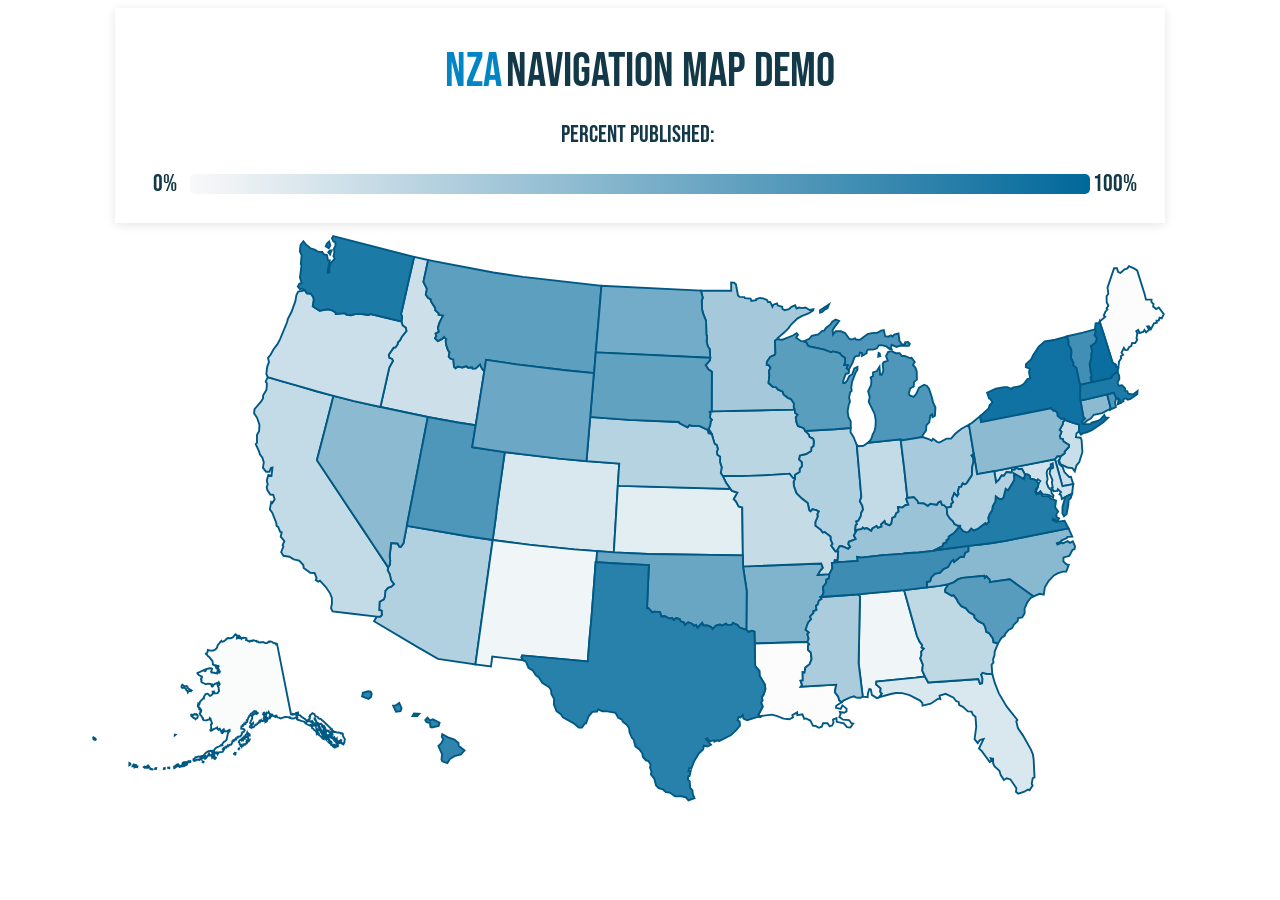
==== index.html @ e5244e14 "added key and tooltip updates" ====
<!DOCTYPE html>
<html lang="en">
    <head>
        <meta charset="UTF-8" />
        <meta name="viewport" content="width=device-width, initial-scale=1.0" />
        <title>Navigation Map</title>
        <link rel="stylesheet" href="styles.css" />
        <link rel="preconnect" href="https://fonts.googleapis.com" />
        <link rel="preconnect" href="https://fonts.gstatic.com" crossorigin />
        <link
            href="https://fonts.googleapis.com/css2?family=Bebas+Neue&display=swap"
            rel="stylesheet"
        />
    </head>
    <body onload="stateFill()">
        <div class="container">
            <div class="card">
                <div class="text-container">
                    <span class="h2">NZA</span>
                    <span class="h1">NAVIGATION MAP DEMO</span>
                </div>
                <div class="text-container">
                    <span class="h3">Percent published:</span>
                </div>
                <div class="legend">
                    <span class="legend-number">0%</span>
                    <div class="bar"></div>
                    <span class="legend-number">100%</span>
                </div>
            </div>
            <svg
                viewBox="0 0 700 400"
                fill="none"
                xmlns="http://www.w3.org/2000/svg"
                class="outer-container"
            >
                <a xlink:href="https://www.zoningatlas.org/" target="_blank">
                    <path
                        id="AL"
                        d="M518.092 227.282L521.397 239.113L526.256 256.478L528.012 260.235L529.585 262.332L529.195 263.754L530.664 264.442L528.897 266.455L529.153 268.187L528.381 270.683L530.024 274.747L529.619 278.529L531.338 282.193L525.5 282.941L500.462 285.439L500.232 287.3L503.158 289.733L502.917 292.064L503.919 293.127L502.363 295.362L500.771 295.973L497.532 293.947L496.902 290.539L495.969 290.19L495.067 292.916L494.881 295.452L491.729 295.026L489.131 273.72L489.654 246.829L489.988 231.287L488.699 229.932L498.244 229.018L518.092 227.282Z"
                        stroke="#005984"
                        stroke-width="1.2"
                        class="state"
                    />
                </a>
                <a xlink:href="https://www.zoningatlas.org/" target="_blank">
                    <path
                        id="AK"
                        d="M158.229 324.336L158.05 323.547L158.775 323.796L158.967 324.612L158.25 324.754L158.229 324.336ZM157.129 323.128L157.813 323.504L157.825 324.414L157.505 324.21L157.129 323.128ZM152.571 319.416L153.164 319.111L153.49 319.207L153.632 319.914L153.127 320.253L152.488 319.977L152.571 319.416ZM151.11 320.342L152.273 320.14L152.854 320.938L154.3 321.558L154.899 322.049L155.094 322.549L155.397 322.556L155.671 323.203L156.352 323.71L156.611 324.266L156.845 323.982L157.14 324.399L157.81 326.182L157.762 326.654L156.993 326.823L156.475 325.993L156.236 326.152L155.468 325.64L155.38 325.92L154.856 325.842L155.159 326.51L155.524 326.185L155.884 326.348L156.061 327.339L155.511 327.411L154.352 326.461L153.93 325.925L153.773 325.272L153.164 325.515L153.01 325.033L153.464 324.825L153.785 324.252L153.34 323.552L152.734 323.574L152.253 322.369L151.862 321.821L151.636 322.378L151.269 321.728L151.555 321.278L150.988 320.583L151.11 320.342ZM151.915 324.163L152.521 324.314L152.745 323.821L153.15 323.894L152.997 324.694L152.376 324.673L151.915 324.163ZM149.451 317.88L148.947 317.521L149.27 317.093L150.783 317.082L151.384 316.872L152.094 317.597L153.127 318.04L153.222 318.605L152.896 319.027L152.278 319.089L151.98 319.562L151.345 319.532L150.797 319.941L150.327 318.87L150.146 318.13L149.687 318.259L149.451 317.88ZM149.576 320.15L149.112 319.888L148.492 319.236L148.278 318.662L148.491 318.286L148.901 318.472L148.823 317.965L150.089 318.492L150.457 319.282L150.127 319.495L150.198 320.487L150.533 320.664L150.554 321.843L150.08 321.74L150.234 322.411L149.876 322.162L149.316 320.9L149.576 320.15ZM148.511 321.487L148.584 322.04L148.14 321.846L146.555 320.045L145.769 319.59L145.845 319.041L145.263 317.921L144.327 317.164L144.736 316.04L145.154 316.339L145.833 316.467L146.382 316.367L146.626 317.103L147.886 319.403L148.511 321.487ZM145.588 312.417L146.527 312.524L146.999 312.332L147.085 312.696L148.19 313.759L147.64 313.711L147.644 314.179L148.388 314.681L148.922 315.812L148.476 316.294L148.427 316.762L147.803 317.872L147.536 317.936L147.155 317.055L147.174 316.473L146.851 315.698L146.25 314.804L146.155 314.272L145.582 313.073L145.096 312.626L144.73 311.723L145.588 312.417ZM143.935 317.461L144.304 317.357L144.918 318.113V318.748L144.378 319.04L144.2 318.083L143.935 317.461ZM141.731 313.614L142.49 313.42L142.865 312.881L143.73 313.241L143.522 313.967L143.732 314.171L143.88 313.368L144.806 313.349L145.422 313.727L145.428 314.736L145.676 314.757L146.322 315.903L145.716 316.284L144.199 315.635L144.541 316.655L144.267 317.181L143.751 317.125L143.298 316.555L142.655 316.253L142.007 315.456L141.377 315.178L141.211 314.419L141.48 314.069L141.408 313.393L141.731 313.614ZM113.441 308.978L112.545 310.314L112.512 310.798L111.708 311.204L111.821 310.444L112.633 309.57L113.101 308.668L113.441 308.978ZM112.098 307.253L112.061 308.276L111.821 309.349L111.314 309.051L111.597 307.811L112.098 307.253ZM107.15 260.292L107.344 260.494L108.239 260.61L108.69 260.43L109.32 260.361L110.035 260.469L110.425 260.318L110.875 260.66L111.651 261.001L112.639 260.969L112.862 260.671L113.488 260.431L113.71 260.042L114.401 259.889L114.43 260.121L114.825 259.925L115.733 260.143L116.421 260.647L117.015 260.824L117.18 261.061L117.69 261.027L118.25 261.383L118.393 261.654L118.64 261.352L119.026 261.47L127.911 306.279L129.091 306.452L129.148 305.998L130.429 306.354L130.952 305.447L132.371 305.053L132.408 306.392L132.867 306.762L133.79 306.992L134.129 307.633L137.199 309.543L137.99 311.036L138.309 310.477L139.182 309.447L139.764 309.261L139.89 308.608L139.627 307.767L140.053 307.652L139.945 306.861L140.644 306.482L141.559 305.525L142.954 306.317L143.052 307.02L143.507 307.618L144.17 307.592L145.247 308.358L145.277 308.661L145.804 309.094L146.979 309.401L149.471 311.583L149.944 312.213L150.689 312.77L151.977 314.087L153.195 315.186L153.104 315.847L153.973 315.772L154.052 316.658L154.815 316.758L155.225 317.673L155.86 317.388L157.455 317.913L158.308 317.81L158.878 318.109L159.307 318.094L159.597 318.511L160.469 318.328L160.926 318.776L160.929 319.952L161.309 320.779L162.204 322.048L162.06 322.516L161.899 324.037L161.321 325.297L160.886 324.917L160.594 325.198L159.997 324.323L159.929 323.905L159.457 323.521L159.877 322.799L159.645 322.694L159.269 323.541L158.791 323.254L158.501 323.609L157.052 322.981L157.032 321.743L156.48 322.36L156.644 322.917L155.959 322.68L155.654 322.187L155.831 321.466L155.511 320.93L155.163 321.583L154.301 320.711L154.056 321.028L153.571 320.216L153.882 319.5L154.363 319.338L153.986 318.695L153.936 317.721L153.552 317.882L152.495 317.371L151.627 316.652L150.074 316.418L149.511 314.531L149.018 314.437L148.869 313.64L148.36 313.565L147.402 312.739L147.062 312.25L145.925 312.41L144.312 311.363L142.854 308.26L142.832 309.074L143.129 309.718L143.993 310.866L143.93 311.118L144.561 312.083L144.693 312.791L144.177 312.786L143.58 312.104L143.036 312.119L142.405 312.53L142.103 311.406L141.408 310.592L141.099 310.987L139.305 310.418L139.244 310.743L140.17 310.821L141.033 311.422L141.294 311.382L141.544 311.979L142.092 312.617L141.35 313.269L140.781 313.144L140.943 313.796L140.158 313.465L139.843 313.162L139.436 313.268L138.072 312.617L137.047 311.996L136.841 311.509L136.205 310.896L134.822 310.676L133.998 310.285L132.649 309.934L131.719 309.496L131.644 308.826L131.903 308.982L132.084 308.514L131.605 307.626L131.824 307.028L131.613 306.815L131.241 307.951L130.142 308.872L128.614 308.94L127.253 308.567L127.118 308.106L126.553 308.319L125.871 308.096L124.443 308.018L123.629 308.128L121.87 308.687L121.256 308.979L120.339 308.408L119.279 308.23L118.904 307.845L118.682 307.152L117.995 307.291L117.847 307.974L116.503 307.274L116.267 306.928L115.076 307.777L114.55 308.663L114.205 307.92L114.416 307.461L114.797 307.524L115.939 306.833L115.731 306.421L115.188 306.697L114.9 306.159L114.38 306.143L113.703 304.776L113.543 305.154L112.844 305.408L112.594 305.254L112.396 305.723L111.474 305.663L111.477 306.173L110.89 306.362L110.583 306.194L110.713 305.269L110.45 305.322L110.124 306.324L110.719 306.587L110.837 307.281L111.253 308.008L111.123 308.829L110.637 308.602L110.536 309.016L111.003 309.14L111.349 310.187L110.718 310.454L110.336 310.276L109.79 310.621L109.473 310.392L108.723 310.479L108.715 310.076L108.371 310.37L108.213 310.891L107.862 310.466L107.505 311.134L107.697 311.42L107.159 311.83L106.656 311.921L106.479 312.441L105.951 312.935L105.56 312.792L105.171 313.351L104.833 313.338L104.174 314.475L103.418 314.597L103.158 314.249L102.713 314.863L101.738 314.432L101.933 313.59L102.551 313.271L102.959 313.315L103.062 312.983L103.764 312.311L103.776 311.773L102.849 312.542L102.037 312.138L101.924 311.843L102.295 310.591L102.934 309.671L103.008 308.951L103.206 308.808L103.252 308.015L102.882 307.178L103.683 306.816L105.188 305.501L105.58 305.973L106.076 306.079L106.753 305.513L105.928 304.891L105.591 304.402L104.968 304.496L104.526 304.265L104.406 304.495L103.685 304.873L103.384 305.559L102.649 305.753L101.91 306.556L101.85 307.08L101.276 307.367L101.158 307.938L100.751 308.292L100.573 309.297L99.7698 309.956L100.178 310.456L99.8625 311.224L99.0853 311.372L99.0303 312.343L98.3069 312.695L98.0723 312.294L97.7193 313.058L97.279 313.075L97.3621 313.627L96.3964 313.942L96.2056 315.419L97.3113 315.508L98.1968 315.906L98.4499 316.381L98.1017 317.175L97.5099 317.657L96.9499 317.688L96.8906 318.121L96.5323 318.285L96.6998 318.822L96.3139 319.628L95.5013 320.37L95.0293 320.366L94.5781 320.63L94.13 320.579L93.7854 320.872L93.8763 321.276L93.2391 321.474L93.0931 322.067L92.6617 321.67L92.1436 322.82L91.3352 322.723L91.3657 323.336L90.8913 323.156L90.5371 323.413L90.5077 324.247L89.901 325.522L89.0083 325.65L88.2574 326.198L88.1162 326.519L87.6759 326.035L86.8197 327.228L86.6126 326.873L86.1663 326.952L86.0245 327.645L85.5536 327.885L85.0043 327.746L84.5406 328.416L85.2748 328.674L84.357 330.18L81.9493 330.508L81.1799 331.819L81.0375 331.508L81.2008 330.655L80.7509 330.482L80.1316 330.755L80.0101 331.088L79.0432 331.565L78.5921 332.179L78.5083 331.707L78.2092 332.216L77.7012 331.82L76.6051 332.526L75.8548 332.428L76.0319 331.789L75.7662 331.144L75.4114 331.613L75.3755 332.148L74.1687 333.652L73.8659 333.21L73.6846 333.818L72.9954 333.611L73.0145 332.638L72.6136 332.376L72.4114 332.709L72.7471 333.174L72.4778 333.813L71.8562 334.091L71.5408 333.283L71.0263 333.167L70.8941 333.449L71.359 333.934L70.3071 334.492L70.9228 334.774L70.8911 335.1L70.4004 334.776L69.5849 335.32L68.1825 335.081L67.4322 335.401L67.3179 335.699L66.4521 335.952L65.8927 335.725L65.846 334.783L66.4712 334.585L67.0887 333.585L67.6673 333.647L69.0279 333.119L70.0343 333.237L70.3131 333.983L70.6841 333.525L70.702 332.927L71.3105 332.741L71.9333 332.826L72.9427 331.668L74.003 330.633L75.3169 329.758L76.7708 329.474L77.3356 329.745L77.928 329.508L78.0369 329.954L77.6659 330.409L77.974 330.816L78.1374 330.234L78.8458 330.26L79.0145 330.651L79.4256 330.824L79.495 330.368L78.8171 329.898L78.7794 329.625L79.3729 328.411L80.073 327.759L80.9932 327.139L82.4028 326.63L83.4475 325.829L83.8873 326.175L84.2846 326.069L84.1607 325.507L84.3109 324.98L85.1312 323.9L86.1884 323.235L87.0422 322.314L87.0357 321.776L87.8691 317.995L88.8958 317.015L88.827 316.205L86.4302 317.242L85.702 317.061L85.5566 316.558L85.1569 316.322L85.0642 315.777L84.6699 315.988L84.3731 316.805L84.7022 317.876L84.1793 318.302L83.761 318.106L83.0604 316.374L82.5638 315.494L82.2694 315.469L82.0265 316.077L81.7698 316.159L81.4377 315.62L80.998 315.503L80.8651 314.651L79.4351 315.454L78.1505 315.992L78.0147 316.352L76.991 316.806L76.5775 316.246L77.0843 315.705L77.0963 314.294L76.9575 312.789L77.6533 312.255L77.2818 310.963L76.9323 310.214L76.7068 309.149L76.2526 308.654L76.0032 309.526L75.3558 309.622L74.2794 310.048L73.0486 310.129L72.409 309.973L71.8975 309.593L71.9483 308.815L71.5109 308.505L70.9312 307.309L70.3394 307L69.8135 305.715L70.3897 305.267L70.6655 304.299L70.2574 304.443L70.3053 303.83L70.5674 303.344L70.1749 302.823L70.0391 303.284L69.5036 303.009L69.573 302.173L69.1475 301.99L69.0111 301.39L69.1475 300.701L68.6509 300.929L68.6982 300.255L69.2594 300.206L68.9591 299.377L69.7459 299.459L69.9062 298.563L70.1928 297.993L71.9411 296.296L72.33 295.756L72.5203 295.893L72.5299 295.064L73.2844 293.736L73.833 293.25L74.7156 293.145L75.3324 293.479L76.1312 294.468L76.7415 294.448L77.6826 293.732L78.689 292.583L79.1318 292.503L79.2036 292.842L80.2201 292.962L81.1547 292.795L82.0929 291.56L82.1258 291.234L81.8619 289.979L81.8883 289.248L81.3587 288.412L81.208 287.707L81.8051 287.966L82.4423 287.465L82.5363 286.936L81.8931 285.865L81.254 286.589L80.7443 286.396L80.2082 286.767L79.6308 286.802L79.4573 287.08L78.7704 287.413L78.4802 288.111L78.1164 288.363L78.0835 287.487L77.7162 287.258L77.3506 287.884L77.2393 287.537L76.5835 286.962L75.1105 286.755L73.9826 287.117L73.568 287.139L72.7656 286.67L71.2201 286.014L70.8594 285.644L70.7552 285.14L71.0335 284.511L70.5668 283.846L70.7995 283.255L71.2088 283.015L71.2429 282.219L70.6876 282.112L70.267 281.818L69.4 281.476L69.0141 280.986L68.3715 280.439L68.4128 279.931L69.6687 279.514L71.289 278.689L72.3839 278.219L72.8745 278.687L73.4298 278.863L73.6517 278.36L73.3179 278.225L73.3723 277.768L74.8442 277.273L76.4477 276.965L77.271 277.033L77.6952 277.291L77.341 278.048L77.3398 278.617L77.1065 278.987L77.3069 279.663L77.8574 279.637L78.5263 279.837L79.3298 279.812L79.5303 280.077L80.0418 280.203L80.5253 280.024L81.0865 280.361L81.783 279.366L82.2042 279.354L82.4567 279.606L82.6619 279.001L81.9146 278.62L81.1356 278.768L81.3037 277.982L80.8245 277.073L80.2249 276.728L80.137 275.925L80.6527 275.812L81.1876 276.655L80.9968 277.244L81.2463 277.766L81.856 278.405L82.0779 277.834L81.4048 276.979L81.8919 275.635L81.6603 275.369L80.8831 275.573L80.1346 275.388L80.049 275.137L79.6344 275.321L78.1224 274.525L78.1775 273.905L77.9142 272.49L77.6073 271.935L77.0759 271.417L76.0612 270.067L75.5927 269.523L75.0656 269.325L74.3961 268.393L73.69 267.793L73.687 267.628L74.3183 267.508L74.7156 266.818L75.0123 265.362L76.5482 265.757L78.4946 265.719L79.0295 265.533L79.909 264.921L80.8035 263.891L81.1104 262.793L81.5544 261.863L82.2891 261.133L82.6356 260.558L83.5223 259.695L83.609 259.97L84.2439 260.117L85.2299 259.723L85.8683 259.26L87.403 257.762L87.9313 257.732L87.9666 257.969L88.5123 257.821L89.0239 257.917L90.0692 257.766L91.1049 257.126L92.1609 255.706L92.5725 255.404L92.6306 255.667L94.1246 256.323L94.2365 256.733L93.6956 257.272L93.4575 257.294L93.4431 258.036L94.2197 257.809L94.2748 257.417L94.6338 257.061L94.7451 257.267L95.0179 256.443L95.7634 257.208L95.6354 257.788L96.111 257.952L96.3875 258.287L96.8039 257.735L97.5339 257.702L97.9395 257.524L99.0015 257.681L99.5448 257.887L99.3097 259.014L100.323 259.277L100.402 259.566L101.4 260.025L101.406 259.791L102.095 259.438L102.767 259.433L102.79 259.694L103.183 259.701L103.575 259.312L104.249 259.21L104.728 259.336L105.406 259.68L105.705 259.583L106.181 260.085L106.406 259.86L106.828 259.984L107.15 260.292ZM99.4264 320.516L99.4174 320.741L98.5283 320.424L99.1398 319.148L99.7147 319.034L100.088 317.863L100.54 318.883L100.892 318.517L101.614 319.065L101.638 319.855L100.614 319.986L100.162 320.339L99.4264 320.516ZM96.7979 322.939L97.5446 322.281L96.8709 322.149L96.8583 321.582L97.4052 321.208L97.8085 321.474L97.8731 322.041L98.0903 321.666L98.1076 320.831L98.5851 321.199L98.6641 320.661L99.0931 320.984L99.6035 320.976L99.9989 320.671L100.665 321.164L100.698 322.595L101.529 322.47L101.001 323.423L99.9834 323.057L100.378 323.676L100.104 324.189L99.5676 323.96L99.5711 324.929L98.779 325.208L98.5217 325.614L98.0197 325.245L97.5015 326.263L97.0887 326.368L96.6501 326.83L96.5005 325.728L95.8735 326.322L95.8502 325.964L95.3027 325.618L95.2608 324.618L94.7319 324.211L95.04 323.066L96.0997 322.342L96.7369 322.403L96.7979 322.939ZM95.2501 327.525L94.684 328.518L94.5081 328.352L95.2501 327.525ZM92.2046 330.812L92.6402 330.867L92.475 331.891L91.7552 331.739L91.6362 331.378L92.2046 330.812ZM80.2824 333.28L80.0329 334.303L79.0881 335.082L79.6302 333.803L79.9054 333.962L80.2824 333.28ZM78.5765 332.731L79.0959 332.781L79.0319 333.313L78.4527 333.855L78.0363 333.41L77.712 333.751L77.6354 332.83L77.8089 332.549L78.5765 332.731ZM73.5512 334.041L73.55 334.475L73.2018 334.701L73.0109 334.212L73.5512 334.041ZM78.4772 291.821L78.0913 292.266L78.0458 291.825L78.4772 291.821ZM71.7042 336.231L72.2744 336.5L72.1697 336.892L71.6826 336.797L71.7042 336.231ZM63.8159 335.96L63.917 336.55L63.4515 336.71L63.3941 336.112L63.8159 335.96ZM63.1517 336.551L62.1944 336.921L62.076 336.522L62.5325 336.122L63.1517 336.551ZM67.0277 306.306L67.6075 306.217L67.6649 306.591L68.1597 306.591L68.5702 306.998L68.4146 308.396L68.0879 308.793L67.419 308.945L67.194 309.404L66.3881 308.707L65.9567 308.64L65.1884 307.79L64.8743 307.728L64.428 307.226L64.3813 306.547L64.6697 306.438L65.5169 306.775L66.0381 306.36L66.494 306.387L66.7471 306.086L67.0277 306.306ZM61.2359 336.909L61.6326 337.361L60.5155 338.087L60.5012 338.236L61.8259 337.805L61.769 338.187L61.2066 338.535L60.3612 338.677L60.1936 339.114L59.2566 339.415L58.5117 339.298L57.9362 339.651L56.9393 339.855L56.5426 339.332L57.5993 339.037L57.8931 339.173L58.69 338.895L58.6093 338.394L59.125 337.968L59.6773 338.334L59.8071 338.026L59.1729 337.795L58.8833 337.374L59.3153 336.87L60.4718 336.733L60.5849 337.436L61.2359 336.909ZM53.4906 339.561L54.7961 338.896L54.9493 338.519L55.4591 338.175L56.1609 338.099L56.4589 338.405L56.4577 339.072L55.0744 339.488L54.1972 340.327L53.5923 340.557L53.4906 339.561ZM50.4463 340.174L50.4565 340.664L49.7056 340.512L49.6984 340.19L50.4463 340.174ZM54.4012 319.324L53.928 319.682L53.9681 319.216L54.4012 319.324ZM47.5648 340.449L47.6408 340.942L47.0209 341.105L47.058 340.624L47.5648 340.449ZM58.7379 287.473L60.2194 288.624L61.3406 288.267L61.7594 288.433L62.0712 288.864L62.0377 289.47L62.8053 289.994L63.0052 290.349L64.0845 290.739L64.7104 291.095L64.1767 291.723L63.6795 291.441L63.0656 291.435L62.6976 291.685L62.2584 292.316L62.0018 291.564L61.626 291.011L61.1988 290.844L61.1121 290.3L60.1996 289.39L59.7078 289.245L58.8019 289.575L58.3011 289.145L58.212 288.503L58.7379 287.473ZM42.0746 340.513L41.9747 341.07L41.3901 341.011L41.6294 340.586L42.0746 340.513ZM38.2938 340.619L38.6222 340.95L39.7022 341.243L39.6968 341.411L38.3518 341.255L38.2938 340.619ZM36.4856 339.391L36.6149 338.935L37.075 338.878L37.5117 339.511L37.1599 339.882L36.8183 339.745L36.7848 340.277L36.2176 340.145L34.8803 340.277L34.2694 339.908L34.5728 339.617L35.2686 339.905L36.4856 339.391ZM29.6659 339.315L30.2062 339.41L30.0016 339.997L29.3703 339.682L28.3191 340.077L28.3203 339.056L28.6793 339.153L28.9587 338.499L29.3973 338.624L29.219 339.126L29.6659 339.315ZM27.8638 338.184L28.0905 338.517L27.5939 339.219L27.0692 339.28L27.2283 338.802L27.8638 338.184ZM25.0576 337.282L25.5261 337.491L25.7583 338.21L25.0504 338.672L25.0576 337.282ZM3.35461 321.61L3.69565 322.147L3.48205 322.604L2.29976 322.303L2 321.226L2.1783 320.902L3.35461 321.61Z"
                        stroke="#005984"
                        stroke-width="1.2"
                        class="state"
                    />
                </a>
                <a xlink:href="https://www.zoningatlas.org/" target="_blank">
                    <path
                        id="AZ"
                        d="M256.255 195.371L245.267 274.534L221.42 270.981L208.493 263.512L180.751 247.041L182.448 244.156L184.807 244.101L185.692 243.012L185.552 240.326L184.015 239.935L184.295 234.626L186.978 233.108L187.694 231.155L187.916 227.796L189.772 225.63L191.742 225.099L193.421 223.505L191.591 221.098L190.776 217.184L189.391 214.551L189.741 212.786L190.795 211.029L191.043 208.412L190.685 205.588L191.632 197.337L195.756 197.585L196.768 199.53L197.868 199.655L199.456 197.516L201.602 186.352L240.306 192.957L256.255 195.371Z"
                        stroke="#005984"
                        stroke-width="1.2"
                        class="state"
                    />
                </a>
                <a xlink:href="https://www.zoningatlas.org/" target="_blank">
                    <path
                        id="AR"
                        d="M470.45 217.098L470.254 219.733L468.621 220.612L468.391 222.818L466.425 225.262L466.845 228.629L465.883 231.179L464.79 231.631L465.557 232.83L463.809 234.008L463.149 236.449L461.958 237.162L462.328 239.887L460.281 240.774L460.44 241.709L458.147 244.15L458.929 245.652L456.947 248.029L455.382 252.437L457.483 254.172L456.51 255.379L457.313 258.25L456.541 260.26L428.026 261.087L423.001 261.202L422.846 253.718L421.207 253.151L418.94 253.877L417.671 252.571L417.912 227.761L415.566 212.186L417.184 212.16L465.295 210.379L466.402 213.018L464.834 214.833L463.209 217.552L470.45 217.098Z"
                        stroke="#005984"
                        stroke-width="1.2"
                        class="state"
                    />
                </a>
                <a xlink:href="https://www.zoningatlas.org/" target="_blank">
                    <path
                        id="CA"
                        d="M154.964 103.599L148.911 127.256L144.395 144.562L154.814 160.225L164.943 175.457L173.065 187.661L179.012 196.623L189.742 212.787L189.391 214.552L190.776 217.184L191.591 221.099L193.421 223.505L191.742 225.099L189.773 225.631L187.917 227.796L187.695 231.156L186.978 233.108L184.296 234.626L184.016 239.935L185.553 240.327L185.693 243.013L184.808 244.102L182.449 244.157L166.971 242.308L154.361 240.802L153.375 238.694L153.976 235.806L153.892 232.234L152.852 229.451L150.067 225.337L146.308 221.197L145.214 221.817L143.659 220.872L144.189 219.591L142.918 216.334L140.156 216.279L135.99 213.134L135.727 211.302L133.113 208.481L129.606 207.675L126.881 205.999L123.099 205.408L121.652 203.121L123.076 199.42L122.559 198.662L123.685 196.079L121.351 193.283L121.993 190.481L120.952 190.068L119.814 187.185L118.686 186.301L118.583 184.673L115.963 177.946L114.455 175.746L115.277 171.254L115.977 171.85L117.505 169.47L116.622 166.64L114.692 166.411L112.856 163.572L112.442 161.625L113.111 160.031L112.485 157.531L113.513 153.942L115.487 154.506L116.121 149.288L115.084 149.571L114.24 151.963L112.017 151.905L110.047 149.323L110.592 145.996L109.713 143.011L108.078 140.83L107.484 138.729L105.473 134.322L106.265 133.441L106.226 128.501L107.604 126.183L107.833 122.131L106.344 117.602L104.407 114.767L104.691 112.162L109.047 107.043L110.129 105.178L110.135 103.478L112.306 99.7058L112.591 95.7641L111.798 94.5369L113.118 91.7176L122.816 94.5854L131.298 96.9542L144.623 100.871L154.964 103.599Z"
                        stroke="#005984"
                        stroke-width="1.2"
                        class="state"
                    />
                </a>
                <a xlink:href="https://www.zoningatlas.org/" target="_blank">
                    <path
                        id="CO"
                        d="M315.937 145.157L336.788 146.707L335.888 160.824L333.339 203.223L322.736 202.408L307.993 201.302L280.123 198.476L274.055 197.675L256.255 195.372L258.51 179.049L258.569 177.498L260.264 165.604L263.935 139.404L275.668 140.91L298.437 143.558L315.937 145.157Z"
                        stroke="#005984"
                        stroke-width="1.2"
                        class="state"
                    />
                </a>
                <a
                    xlink:href="https://www.zoningatlas.org/connecticut"
                    target="_blank"
                >
                    <path
                        id="CT"
                        d="M647.342 102.954L649.434 110.992L649.154 112.437L648.202 112.462L644.064 114.627L638.727 115.657L636.907 118.091L634.574 119.278L632.095 121.551L631 120.138L633.117 118.044L632.133 117.091L630.296 106.568L634.659 105.681L647.277 102.706L647.342 102.954Z"
                        stroke="#005984"
                        stroke-width="1.2"
                        class="state"
                    />
                </a>
                <a xlink:href="https://www.zoningatlas.org/" target="_blank">
                    <path
                        id="DE"
                        d="M617.745 142.002L617.128 143.849L616.205 145.017L616.925 147.143L618.944 148.853L620.084 152.16L623.092 155.229L624.207 155.113L625.721 159.786L618.831 161.13L614.088 143.984L615.518 142.094L617.745 142.002Z"
                        stroke="#005984"
                        stroke-width="1.2"
                        class="state"
                    />
                </a>
                <a xlink:href="https://www.zoningatlas.org/" target="_blank">
                    <path
                        id="FL"
                        d="M531.338 282.193L533.425 286.024L549.899 284.91L565.272 283.845L566.324 286.747L567.708 286.457L567.849 283.552L567.023 281.048L567.922 279.838L570.815 280.566L574.172 280.57L575.827 286.476L578.388 292.966L583.284 301.27L590.157 309.87L589.468 310.67L590.472 315.014L593.574 319.522L598.801 328.762L600.018 331.725L600.496 334.896L601.059 346.422L599.924 346.868L599.267 350.559L599.867 351.61L597.867 354.582L596.817 354.116L594.616 355.538L590.682 356.805L589.274 355.582L589.532 353.372L585.748 347.749L583.338 346.971L581.58 348.091L579.541 344.951L578.71 342.221L575.674 339.519L574.729 337.57L574.706 334.587L573.17 334.258L573.777 335.961L572.561 336.608L567.527 329.695L565.695 328.033L568.663 321.97L566.29 322.652L564.917 324.598L562.92 322.1L563.987 314.251L563.497 307.895L561.804 306.591L561.061 304.594L558.669 304.454L555.495 301.501L553.163 300.443L552.718 298.401L551.094 297.844L549.554 295.73L544.549 293.287L540.64 294.461L541.125 296.544L539.726 296.33L535.016 299.55L529.769 300.754L529.71 299.22L528.264 297.543L521.558 294.081L516.879 292.815L512.842 292.75L509.555 293.37L502.363 295.362L503.919 293.127L502.917 292.064L503.158 289.733L500.232 287.299L500.462 285.439L525.501 282.941L531.338 282.193Z"
                        stroke="#005984"
                        stroke-width="1.2"
                        class="state"
                    />
                </a>
                <a xlink:href="https://www.zoningatlas.org/" target="_blank">
                    <path
                        id="GA"
                        d="M546.24 223.557L544.217 226.901L544.252 228.366L548.423 230.826L549.563 230.453L551.744 233.262L552.343 234.821L554.567 237.447L557.443 238.85L559.32 241.215L562.731 243.134L562.863 244.758L565.244 247.04L568.649 248.727L569.758 250.892L570.377 253.825L572.109 254.593L574.541 258.018L574.969 260.371L577.839 261.168L575.743 266.343L575.572 268.832L574.697 271.172L574.929 273.38L573.76 274.597L574.173 280.571L570.815 280.567L567.922 279.838L567.023 281.048L567.849 283.552L567.708 286.457L566.324 286.747L565.272 283.845L549.899 284.91L533.426 286.025L531.338 282.193L529.619 278.529L530.025 274.747L528.382 270.683L529.154 268.187L528.897 266.455L530.664 264.442L529.195 263.754L529.585 262.332L528.013 260.235L526.256 256.478L521.397 239.114L518.092 227.282L532.581 225.505L540.519 224.582L546.24 223.557Z"
                        stroke="#005984"
                        stroke-width="1.2"
                        class="state"
                    />
                </a>
                <a xlink:href="https://www.zoningatlas.org/" target="_blank">
                    <path
                        id="HI"
                        d="M227.405 337.405L224.17 336.191L223.668 334.963L224.088 331.823L221.712 326.493L223.562 324.708L224.851 322.246L223.854 320.684L224.156 318.99L227.875 320.961L231.965 322.375L234.517 324.517L234.53 326.338L238.333 329.273L236.059 331.75L231.911 332.925L229.005 334.766L227.405 337.405ZM214.747 308.409L216.291 310.307L218.199 309.458L222.459 311.683L221.85 313.671L217.534 314.657L216.607 314.279L216.417 311.828L214.197 311.325L213.332 309.932L214.747 308.409ZM209.573 305.923L208.279 307.358L205.263 307.355L206.188 305.753L209.573 305.923ZM196.857 299.108L198.259 302.403L197.576 304.299L194.745 304.583L192.918 300.693L194.578 300.617L196.857 299.108ZM177.027 291.604L178.558 291.787L179.28 293.225L178.832 295.284L177.286 296.534L173.13 294.932L173.645 292.622L177.027 291.604Z"
                        stroke="#005984"
                        stroke-width="1.2"
                        class="state"
                    />
                </a>
                <a xlink:href="https://www.zoningatlas.org/" target="_blank">
                    <path
                        id="ID"
                        d="M215.176 17.1926L212.199 31.0929L214.387 35.524L213.692 39.26L215.103 41.2386L216.902 42.2588L216.881 43.2472L219.649 47.6527L219.745 49.2263L221.94 51.1325L221.891 52.0725L224.656 52.5302L222.275 57.3748L221.377 60.5262L221.989 62.8525L219.944 64.0079L220.338 65.5575L219.592 66.969L221.343 68.7849L224.098 67.3717L225.332 66.0517L226.781 67.7552L226.342 68.8393L226.793 71.6497L227.863 74.7065L228.812 75.9217L228.277 78.5495L229.209 79.891L231.189 80.4271L231.666 85.1018L232.68 86.0639L233.924 84.9444L236.988 85.5727L239.451 84.747L240.661 85.6893L243.066 85.45L243.445 86.2913L245.507 86.1172L248.235 83.588L249.401 86.2799L250.921 87.9905L245.432 122.363L234.056 120.564L214.964 117.091L184.807 110.716L190.452 85.617L192.744 81.4101L192.219 80.113L190.401 79.441L190.142 77.4157L193.196 72.9971L194.296 72.7637L195.747 70.9508L195.889 69.6746L197.341 68.2548L198.46 65.9764L201.367 62.3942L200.97 60.3509L198.955 58.8623L198.17 56.2955L198.618 53.8746L197.916 51.196L198.344 50.1196L202.385 31.9598L206.24 15.2307L215.176 17.1926Z"
                        stroke="#005984"
                        stroke-width="1.2"
                        class="state"
                    />
                </a>
                <a xlink:href="https://www.zoningatlas.org/" target="_blank">
                    <path
                        id="IL"
                        d="M455.088 125.944L474.037 124.903L484.093 124.086L483.99 126.8L485.85 129.816L487.949 134.829L490.865 168.006L489.89 170.676L491.513 173.547L491.937 176.008L490.753 178.138L490.561 180.007L488.843 183.171L487.647 183.532L488.05 185.264L487.293 186.016L486.911 189.408L487.347 190.318L486.082 192.448L487.31 194.8L482.895 196.494L482.599 197.981L483.776 199.738L482.477 201.047L478.283 199.174L477.006 199.44L475.531 201.999L476.104 202.732L474.335 202.73L471.576 198.879L472.439 197.873L471.327 195.24L471.181 193.099L467.446 190.294L466.292 190.713L464.997 188.903L461.612 186.272L461.527 183.999L463.136 180.29L462.752 178.981L463.707 177.203L462.133 176.311L459.724 175.809L458.539 177.21L457.684 176.399L456.721 171.812L452.998 169.005L449.515 165.53L447.962 161.268L447.727 158.403L448.571 156.345L448.598 153.812L451.478 152.123L451.661 149.925L452.964 148.484L452.979 145.994L451.163 144.073L451.717 141.557L455.723 140.654L458.88 138.712L459.089 136.512L460.389 135.49L460.611 132.775L460.214 131.041L457.816 129.771L457.442 128.336L455.088 125.944Z"
                        stroke="#005984"
                        stroke-width="1.2"
                        class="state"
                    />
                </a>
                <a xlink:href="https://www.zoningatlas.org/" target="_blank">
                    <path
                        id="IN"
                        d="M515.957 132.136L518.033 148.845L520.152 168.46L519.426 169.193L520.731 172.927L518.881 173.231L517.015 174.742L514.178 174.458L514.588 177.219L512.897 178.571L512.385 180.44L510.584 181.327L509.947 184.976L508.769 186.007L506.193 184.981L505.62 183.4L503.459 185.387L503.766 186.91L501.373 187.707L500.526 186.41L497.904 188.04L497.173 189.575L494.227 187.778L492.836 188.334L491.779 187.437L490.999 188.497L488.257 188.906L487.346 190.318L486.91 189.408L487.293 186.016L488.049 185.264L487.646 183.532L488.843 183.171L490.56 180.007L490.752 178.138L491.936 176.008L491.513 173.547L489.89 170.676L490.865 168.006L487.948 134.829L489.049 135.676L492.198 135.386L495.091 133.476L503.69 132.605L515.851 131.243L515.957 132.136Z"
                        stroke="#005984"
                        stroke-width="1.2"
                        class="state"
                    />
                </a>
                <a xlink:href="https://www.zoningatlas.org/" target="_blank">
                    <path
                        id="IA"
                        d="M448.484 112.304L448.684 114.389L450.272 115.676L449.125 117.446L449.619 120.587L450.545 122.765L454.268 124.191L455.088 125.944L457.441 128.336L457.815 129.771L460.213 131.041L460.611 132.775L460.389 135.49L459.089 136.512L458.88 138.712L455.722 140.654L451.717 141.557L451.163 144.073L452.979 145.995L452.964 148.484L451.661 149.926L451.478 152.123L448.598 153.812L448.571 156.346L447.362 155.931L445.109 153.203L444.026 153.294L429.043 154.225L414.582 154.709L402.631 154.595L401.394 152.711L401.979 149.111L400.945 145.942L400.991 142.387L399.188 141.145L398.898 139.217L399.531 137.506L398.855 135.023L397.453 134.121L395.597 127.782L393.695 124.692L394.618 122.604L394.967 119.828L395.734 118.849L394.457 117.432L394.803 114.958L394.289 113.802L395.617 113.51L446.923 112.382L448.484 112.304Z"
                        stroke="#005984"
                        stroke-width="1.2"
                        class="state"
                    />
                </a>
                <a xlink:href="https://www.zoningatlas.org/" target="_blank">
                    <path
                        id="KS"
                        d="M407.53 162.846L408.586 164.124L412.038 165.204L409.681 169.304L411.049 170.706L412.796 173.989L415.071 174.645L415.464 205.151L354.944 204.289L333.339 203.223L335.888 160.824L337.477 160.924L407.53 162.846Z"
                        stroke="#005984"
                        stroke-width="1.2"
                        class="state"
                    />
                </a>
                <a xlink:href="https://www.zoningatlas.org/" target="_blank">
                    <path
                        id="KY"
                        d="M545.196 174.893L545.54 179.135L547.187 181.632L549.212 183.464L550.005 184.997L552.328 186.305L553.785 186.306L550.154 190.699L546.45 193.307L546.605 194.412L545.086 195.534L545.155 196.781L543.12 197.625L542.608 199.254L536.935 202.044L536.808 202.277L527.316 203.297L519.084 203.83L516.87 204.207L504.582 204.982L490.701 206.569L488.206 206.135L488.577 208.687L474.767 209.581L473.425 209.846L473.924 208.006L475.634 208.53L476.104 202.732L475.531 201.999L477.006 199.44L478.283 199.173L482.477 201.047L483.776 199.738L482.599 197.981L482.895 196.494L487.31 194.8L486.082 192.448L487.347 190.318L488.257 188.906L490.999 188.497L491.78 187.437L492.837 188.334L494.227 187.778L497.173 189.574L497.904 188.04L500.527 186.41L501.373 187.706L503.766 186.909L503.459 185.387L505.621 183.4L506.194 184.98L508.77 186.007L509.947 184.976L510.585 181.327L512.386 180.44L512.898 178.571L514.589 177.218L514.178 174.458L517.015 174.742L518.881 173.231L520.732 172.927L519.427 169.193L520.152 168.46L524.256 167.966L526.773 170.638L527.128 171.848L530.507 171.94L533.173 173.586L534.749 172.34L538.962 172.858L539.931 171.339L541.373 170.664L542.206 172.974L543.466 173.188L545.196 174.893Z"
                        stroke="#005984"
                        stroke-width="1.2"
                        class="state"
                    />
                </a>
                <a xlink:href="https://www.zoningatlas.org/" target="_blank">
                    <path
                        id="LA"
                        d="M456.541 260.259L457.66 261.786L456.873 262.468L456.91 265.334L458.701 266.996L459.195 271.12L457.928 274.436L455.262 276.579L454.695 279.769L453.514 279.527L453.591 284.69L452.146 284.886L453.113 287.615L452.32 288.676L474.871 287.415L473.994 292.085L476.163 295.015L476.767 297.279L478.332 298.623L474.901 300.814L474.706 302.19L477.715 302.929L478.808 300.595L481.456 302.671L481.409 304.422L479.985 305.289L477.213 304.796L477.642 306.087L476.862 308.099L479.319 309.722L483.064 310.013L484.524 311.951L485.632 312.169L483.859 314.682L481.711 314.409L479.709 312.08L475.167 311.063L475.013 308.689L472.839 309.594L473.136 311.576L472.221 313.462L470.639 313.9L469.314 311.895L466.509 311.974L465.66 314.192L463.803 314.89L461.729 313.684L460.12 313.641L458.402 310.283L455.59 308.89L454.517 309.154L453.358 306.314L450.134 306.841L450 305.059L446.945 306.89L447.396 308.148L445.051 309.474L441.324 309.018L436.932 307.252L433.835 306.496L427.254 307.35L426.413 307.922L425.358 306.543L428.08 301.501L427.054 298.844L427.923 297.375L427.482 295.469L428.627 293.95L429.772 290.341L429.469 287.321L426.096 281.729L425.97 278.658L423.297 275.599L423.001 261.202L428.026 261.087L456.541 260.259Z"
                        stroke="#005984"
                        stroke-width="1.2"
                        class="state"
                    />
                </a>
                <a xlink:href="https://www.zoningatlas.org/" target="_blank">
                    <path
                        id="ME"
                        d="M654.38 85.7228L652.927 85.0999L652.696 83.7016L650.759 82.5445L645.287 64.9376L642.489 56.305L646.078 53.351L645.145 52.5487L646.134 50.0758L647.454 48.6554L646.919 47.9218L648.078 46.28L646.981 44.0303L646.925 40.2603L648.037 38.6741L647.508 34.7749L651.698 22.4572L653.499 22.4177L654.306 24.8666L655.77 25.4075L658.303 23.074L660.147 22.5248L661.183 21.1552L664.358 22.5349L666.389 23.816L671.105 38.7663L671.979 42.4059L675.523 42.382L675.505 44.0333L676.805 45.2767L676.547 46.7808L678.5 48.4011L680.138 47.445L683.309 51.6668L682.021 54.3921L680.612 53.9398L680.134 55.6941L678.685 55.7407L678.896 57.0577L677.108 57.4286L675.13 61.1933L673.855 59.3977L672.823 59.5311L673.966 61.5451L672.031 63.2383L671.038 61.7114L670.218 62.8895L667.749 63.6183L667.128 61.6689L665.814 62.4982L666.456 63.8642L665.966 67.204L666.475 67.9442L665.132 70.0658L663.159 70.0126L662.6 71.9918L661.174 72.6643L660.345 74.4073L658.81 74.5287L657.941 73.1771L656.414 76.128L657.418 77.4438L655.97 78.4214L656.232 79.7222L654.833 81.7906L654.38 85.7228Z"
                        stroke="#005984"
                        stroke-width="1.2"
                        class="state"
                    />
                </a>
                <a xlink:href="https://www.zoningatlas.org/" target="_blank">
                    <path
                        id="MD"
                        d="M575.442 151.546L614.088 143.984L618.831 161.13L625.722 159.786L624.929 166.074L623.327 166.648L620.61 168.121L618.442 169.248L617.997 166.929L616.959 166.23L617.941 164.966L615.86 163.042L615.526 164.167L613.28 164.38L611.961 162.07L612.658 161.924L612.067 158.627L612.495 157.222L610.626 153.012L611.218 150.213L612.938 149.364L612.618 146.669L611.358 147.245L611.594 148.598L609.215 150.941L608.76 152.702L609.395 156.732L608.748 158.839L609.908 161.929L611.757 163.823L611.909 165.544L613.161 167.036L612.898 168.275L609.993 166.601L606.272 166.225L604.797 164.335L603.047 165.957L601.962 164.424L603.134 162.001L603.579 159.591L604.727 157.87L603.108 156.753L602.387 157.775L600.748 156.79L598.429 156.508L598.029 154.488L596.621 153.585L594.993 153.641L593.01 150.005L591.241 150.347L589.231 149.42L588.447 150.659L586.71 150.899L586.55 152.499L583.267 152.103L581.565 154.506L580.107 154.334L578.446 157.027L576.597 158.704L575.442 151.546Z"
                        stroke="#005984"
                        stroke-width="1.2"
                        class="state"
                    />
                </a>
                <a xlink:href="https://www.zoningatlas.org/" target="_blank">
                    <path
                        id="MA"
                        d="M653.924 88.5927L654.932 90.8436L655.042 92.8959L653.945 95.0977L654.466 97.217L656.732 96.9136L658.62 98.705L658.861 100.502L660.06 100.662L660.631 102.193L663.756 102.751L666.626 100.571L666.457 102.664L662.122 105.601L660.406 106.16L659.024 105.161L657.482 105.978L657.703 106.983L655.976 108.069L654.524 105.842L654.168 105.449L652.824 104.744L651.464 101.695L649.967 102.09L647.343 102.954L647.277 102.706L634.659 105.681L630.296 106.568L629.93 106.084L630.184 96.5163L638.274 94.7273L649.843 92.212L650.623 90.6767L652.888 88.6071L653.924 88.5927Z"
                        stroke="#005984"
                        stroke-width="1.2"
                        class="state"
                    />
                </a>
                <a xlink:href="https://www.zoningatlas.org/" target="_blank">
                    <path
                        id="MI"
                        d="M529.826 129.878L515.957 132.137L515.851 131.244L503.69 132.606L495.091 133.477L497.032 131.394L498.114 128.103L499.217 126.057L499.852 123.283L500.03 119.396L499.367 115.296L495.562 107.441L496.195 104.289L495.172 100.705L497.074 96.6984L497.261 93.5099L496.767 91.8908L498.315 91.0454L498.302 88.6928L500.729 87.8354L502.432 85.0825L502.804 90.179L503.844 90.2789L504.853 87.5966L504.42 83.3216L505.126 82.1722L507.704 81.1928L506.541 78.3328L507.978 75.6002L510.14 75.1742L512.79 76.4798L515.234 76.4355L516.621 78.2742L518.461 78.1689L521.76 79.627L522.799 79.4044L524.839 82.1351L523.723 83.9152L525.285 85.8101L526.11 88.1052L526.201 93.3364L524.334 94.9177L524.22 97.6419L521.964 98.8816L521.016 102.229L521.687 103.391L524.225 104.225L525.871 102.243L527.585 98.3557L530.845 96.5326L532.668 97.3547L533.973 99.1958L535.824 104.839L536.422 107.687L538.01 111.041L537.69 116.226L536.135 117.224L535.831 115.41L534.769 116.121L534.068 120.493L532.236 122.385L532.052 125.692L529.866 128.706L529.826 129.878ZM502.515 76.6072L502.839 78.2807L501.594 78.7169L501.881 76.2925L502.515 76.6072ZM483.063 87.4752L481.417 86.1678L482.162 84.0965L479.841 83.9995L480.548 82.0191L480.473 79.5522L478.274 78.0354L477.036 76.393L472.786 75.3747L471.545 75.897L467.212 74.1804L457.088 72.0151L455.857 69.7133L454.044 68.9726L457.701 67.3075L459.259 65.5113L463.44 64.5522L465.986 62.2929L467.234 62.117L468.203 60.6032L470.997 58.3541L472.372 56.4652L474.505 55.1477L476.722 55.9369L473.325 60.5015L472.548 62.0488L472.843 64.6144L474.478 62.4868L477.821 62.5047L480.499 63.6738L483.177 67.2602L484.502 67.8202L486.88 67.0017L487.501 67.7939L489.977 67.9794L494.834 64.2955L497.448 63.6792L501.057 63.4573L503.361 62.1332L505.144 61.8442L505.996 65.6675L507.95 65.9936L509.764 65.1373L510.64 65.9708L511.761 64.6814L514.499 63.9581L515.152 68.7889L516.678 70.691L518.693 70.989L518.695 69.5769L520.546 69.3358L521.73 70.6348L521.06 71.8362L515.642 71.5921L513.178 72.4967L510.216 71.1894L509.581 72.8037L510.141 74.0195L508.88 73.8699L506.844 72.1856L503.589 71.4048L501.995 71.4975L500.657 73.5229L498.161 74.2187L495.352 74.1296L494.339 75.0019L494.221 76.5498L491.3 78.1659L491.303 76.3308L489.9 76.0843L489.584 78.0342L487.357 78.3322L486.387 79.2764L485.224 82.6694L482.799 87.1138L483.063 87.4752ZM468.043 48.4226L465.786 50.3234L464.565 50.6657L464.592 49.1842L470.257 45.5051L469.288 47.8619L468.043 48.4226Z"
                        stroke="#005984"
                        stroke-width="1.2"
                        class="state"
                    />
                </a>
                <a xlink:href="https://www.zoningatlas.org/" target="_blank">
                    <path
                        id="MN"
                        d="M438.516 67.8471L437.77 67.2847L435.877 68.5047L436.197 76.7215L435.638 77.592L432.898 78.8395L430.761 81.9287L430.689 83.9283L431.795 84.0192L433.097 85.7598L432.02 87.9239L432.332 90.2963L431.812 95.4664L434.505 97.886L436.564 98.0649L437.696 99.5553L440.794 100.963L441.388 102.772L444.308 105.031L445.93 105.509L448.008 108.482L447.836 110.713L448.484 112.304L446.923 112.382L395.617 113.51L395.736 88.3284L393.488 86.6997L391.763 84.0085L394.49 81.0139L394.682 79.402L394.352 73.8435L393.229 72.3525L392.438 69.2957L392.65 65.5729L392.25 64.9345L392.016 56.0165L390.199 51.3166L389.521 48.6541L389.282 43.0113L389.918 41.1272L388.749 36.7026L408.047 36.7415L408 31.4583L409.821 31.6078L411.046 32.6411L412.359 39.7995L413.333 40.6264L416.401 40.8274L416.763 41.4933L420.361 41.7129L420.834 43.2165L423.896 42.7612L423.88 42.173L426.268 41.3491L428.38 41.5789L430.784 42.6349L431.536 44.0398L432.892 43.8645L434.283 46.8866L434.851 45.6014L437.201 44.8751L437.695 46.1603L440.51 46.9644L440.565 48.185L441.978 49.0897L444.822 48.404L446.429 46.9728L448.719 46.0077L449.626 48.0253L451.231 47.4706L453.154 47.823L455.341 47.3952L457.966 48.9604L460.374 48.5063L460.249 49.2752L457.177 51.2077L452.874 52.8651L450.115 54.459L446.164 58.2632L444.531 60.5446L441.918 63.2077L437.748 66.7349L438.516 67.8471Z"
                        stroke="#005984"
                        stroke-width="1.2"
                        class="state"
                    />
                </a>
                <a xlink:href="https://www.zoningatlas.org/" target="_blank">
                    <path
                        id="MS"
                        d="M488.7 229.932L489.989 231.287L489.655 246.829L489.131 273.72L491.729 295.026L490.485 295.765L487.529 295.653L486.279 294.852L483.451 295.659L479.507 297.561L478.332 298.624L476.767 297.279L476.163 295.015L473.994 292.085L474.871 287.416L452.32 288.676L453.113 287.616L452.146 284.886L453.591 284.69L453.514 279.527L454.695 279.769L455.262 276.579L457.928 274.436L459.195 271.12L458.701 266.996L456.91 265.335L456.873 262.469L457.66 261.786L456.541 260.26L457.313 258.25L456.511 255.378L457.483 254.172L455.382 252.436L456.947 248.029L458.93 245.651L458.148 244.15L460.44 241.709L460.281 240.774L462.328 239.887L461.958 237.162L463.15 236.449L463.81 234.007L465.557 232.83L464.79 231.631L485.673 230.176L488.7 229.932Z"
                        stroke="#005984"
                        stroke-width="1.2"
                        class="state"
                    />
                </a>
                <a xlink:href="https://www.zoningatlas.org/" target="_blank">
                    <path
                        id="MO"
                        d="M448.571 156.345L447.726 158.403L447.962 161.268L449.515 165.53L452.998 169.005L456.72 171.812L457.684 176.399L458.539 177.21L459.724 175.809L462.133 176.311L463.707 177.203L462.751 178.981L463.136 180.29L461.527 183.999L461.612 186.272L464.997 188.903L466.292 190.713L467.446 190.294L471.181 193.099L471.327 195.239L472.439 197.873L471.576 198.878L474.335 202.73L476.104 202.732L475.634 208.53L473.924 208.006L473.424 209.846L472.695 209.897L472.122 209.936L472.41 213.399L470.449 217.099L463.209 217.552L464.834 214.833L466.402 213.018L465.295 210.379L417.184 212.161L415.566 212.186L415.463 205.151L415.07 174.645L412.796 173.989L411.048 170.706L409.681 169.304L412.038 165.204L408.586 164.124L407.53 162.846L404.874 159.131L402.631 154.595L414.582 154.708L429.042 154.224L444.026 153.293L445.109 153.202L447.362 155.931L448.571 156.345Z"
                        stroke="#005984"
                        stroke-width="1.2"
                        class="state"
                    />
                </a>
                <a xlink:href="https://www.zoningatlas.org/" target="_blank">
                    <path
                        id="MT"
                        d="M325.453 33.6119L324.159 49.3772L321.857 75.9745L320.782 89.1897L320.644 89.1777L302.349 87.3576L271.319 83.5852L252.037 80.7096L250.921 87.9906L249.401 86.28L248.235 83.5882L245.507 86.1173L243.445 86.2914L243.066 85.4501L240.661 85.6895L239.451 84.7471L236.988 85.5728L233.924 84.9446L232.68 86.064L231.666 85.1019L231.189 80.4272L229.209 79.8911L228.277 78.5497L228.812 75.9218L227.863 74.7066L226.793 71.6498L226.342 68.8395L226.781 67.7553L225.332 66.0519L224.098 67.3718L221.343 68.785L219.592 66.9691L220.338 65.5577L219.944 64.008L221.989 62.8526L221.377 60.5264L222.275 57.375L224.656 52.5303L221.891 52.0726L221.94 51.1327L219.745 49.2264L219.649 47.6528L216.881 43.2473L216.902 42.2589L215.103 41.2388L213.692 39.2601L214.387 35.5242L212.199 31.093L215.176 17.1927L256.678 25.1319L275.508 27.938L325.453 33.6119Z"
                        stroke="#005984"
                        stroke-width="1.2"
                        class="state"
                    />
                </a>
                <a xlink:href="https://www.zoningatlas.org/" target="_blank">
                    <path
                        id="NE"
                        d="M395.597 127.782L397.453 134.121L398.855 135.022L399.531 137.506L398.898 139.217L399.188 141.145L400.991 142.387L400.945 145.942L401.979 149.111L401.394 152.711L402.631 154.595L404.874 159.131L407.53 162.846L337.477 160.925L335.888 160.824L336.788 146.707L315.937 145.157L318.323 117.057L325.691 117.654L342.911 118.915L374.742 120.277L375.058 120.969L380.255 123.655L381.478 122.269L382.953 122.638L387.733 122.711L393.068 125.372L393.726 127.387L395.597 127.782Z"
                        stroke="#005984"
                        stroke-width="1.2"
                        class="state"
                    />
                </a>
                <a xlink:href="https://www.zoningatlas.org/" target="_blank">
                    <path
                        id="NV"
                        d="M184.806 110.716L214.964 117.091L201.602 186.352L199.456 197.516L197.868 199.656L196.768 199.53L195.756 197.585L191.632 197.338L190.686 205.588L191.043 208.413L190.795 211.029L189.741 212.787L179.012 196.623L173.065 187.661L164.943 175.457L154.814 160.225L144.394 144.562L148.911 127.256L154.964 103.599L167.993 106.954L184.806 110.716Z"
                        stroke="#005984"
                        stroke-width="1.2"
                        class="state"
                    />
                </a>
                <a xlink:href="https://www.zoningatlas.org/" target="_blank">
                    <path
                        id="NH"
                        d="M642.489 56.3048L645.287 64.9375L650.759 82.5443L652.696 83.7015L652.927 85.0998L654.38 85.7226L653.924 88.5928L652.888 88.6072L650.623 90.6768L649.843 92.2121L638.274 94.7274L637.131 93.9137L636.712 91.8597L637.402 90.8916L636.828 89.0098L636.106 83.0691L637.115 79.95L637.198 76.6694L637.775 75.3322L636.868 72.0001L639.749 69.8874L640.723 67.1656L639.239 65.178L639.956 62.6124L639.509 61.2781L639.936 57.4698L642.219 57.2574L642.489 56.3048Z"
                        stroke="#005984"
                        stroke-width="1.2"
                        class="state"
                    />
                </a>
                <a xlink:href="https://www.zoningatlas.org/" target="_blank">
                    <path
                        id="NJ"
                        d="M629.225 126.284L627.76 127.596L627.38 129.885L630.419 130.275L631.034 131.804L631.512 139.488L629.528 145.764L627.787 147.837L626.701 151.692L625.206 149.655L621.907 149.208L617.513 147.015L616.82 145.015L616.707 144.732L617.129 143.85L617.745 142.002L620.262 140.214L620.175 139.135L622.87 136.156L623.08 134.833L619.556 132.727L619.018 131.003L617.613 130.833L617.163 129.265L618.218 126.526L617.027 125.256L618.972 121.833L619.204 120.2L620.31 118.894L625.674 120.822L629.524 121.987L629.225 126.284Z"
                        stroke="#005984"
                        stroke-width="1.2"
                        class="state"
                    />
                </a>
                <a xlink:href="https://www.zoningatlas.org/" target="_blank">
                    <path
                        id="NM"
                        d="M322.736 202.408L322.218 209.425L321.801 209.394L319.15 244.399L317.819 258.631L316.772 272.693L275.055 268.801L274.572 270.122L275.77 271.888L255.989 269.511L255.169 275.858L245.267 274.534L256.255 195.371L274.055 197.675L280.124 198.476L307.993 201.302L322.736 202.408Z"
                        stroke="#005984"
                        stroke-width="1.2"
                        class="state"
                    />
                </a>
                <a xlink:href="https://www.zoningatlas.org/" target="_blank">
                    <path
                        id="NY"
                        d="M621.869 65.7457L622.698 68.5662L622.769 71.2221L624.279 73.4856L624.641 76.1607L624.175 79.2128L625.949 82.7333L625.67 83.9868L627.777 85.8464L629.75 95.346L630.184 96.5163L629.93 106.084L630.296 106.568L632.132 117.091L633.117 118.044L631 120.138L632.095 121.551L636.711 121.624L637.414 120.57L641.133 119.65L642.923 118.716L645.466 115.774L646.106 117.291L647.892 117.541L644.649 120.534L637.551 125.478L634.383 126.863L632.144 127.267L630.668 128.322L629.225 126.284L629.524 121.987L625.674 120.823L620.31 118.894L619.615 118.042L618.074 118.304L615.695 116.381L615.473 114.28L613.897 113.01L613.149 113.22L611.597 111.59L567.016 120.349L566.412 116.85L566.376 116.639L571.886 111.587L572.537 109.515L574.279 107.853L573.051 105.644L572.177 105.368L570.878 101.652L576.431 99.0281L581.612 98.0911L583.735 98.0725L586.276 99.1854L587.597 98.2718L591.899 97.4951L594.299 95.9586L596.571 92.9138L598.313 92.4608L597.567 88.6926L598.029 86.3274L595.505 85.2905L595.642 83.4321L599.038 80.2706L600.06 77.9156L603.74 72.3147L607.616 69.0478L614.245 67.914L621.869 65.7457Z"
                        stroke="#005984"
                        stroke-width="1.2"
                        class="state"
                    />
                </a>
                <a xlink:href="https://www.zoningatlas.org/" target="_blank">
                    <path
                        id="NC"
                        d="M622.676 187.955L625.097 193.225L621.954 193.33L621.635 194.099L618.115 195.718L617.707 196.593L615.28 197.314L615.643 198.291L618.489 196.998L619.024 197.5L622.227 196.122L623.576 197.15L625.423 196.226L626.861 199.381L626.534 201.119L625.278 201.565L623.206 205.558L619.547 206.458L619.412 208.938L621.465 210.962L622.866 211.149L621.269 215.511L619.183 215.462L615.697 216.568L613.401 217.906L610.088 221.314L607.655 225.41L606.917 230.131L604.335 229.578L600.419 231.271L585.243 220.334L572.622 222.229L572.52 220.596L570.457 218.497L569.383 219.535L569.102 218.105L555.175 219.485L552.203 220.475L549.967 222.133L546.241 223.557L540.519 224.582L532.581 225.505L532.488 222.149L534.664 221.574L535.268 219.165L537.731 216.732L540.819 216.285L543.251 213.753L546.022 212.597L548.036 209.113L549.413 207.966L549.924 209.323L553.906 206.02L556.006 206.232L557.021 203.436L558.938 202.453L558.953 199.067L566.692 198.254L574.253 197.281L582.851 195.854L622.676 187.955Z"
                        stroke="#005984"
                        stroke-width="1.2"
                        class="state"
                    />
                </a>
                <a xlink:href="https://www.zoningatlas.org/" target="_blank">
                    <path
                        id="ND"
                        d="M388.749 36.7026L389.918 41.1272L389.282 43.0114L389.522 48.6542L390.199 51.3167L392.017 56.0165L392.251 64.9346L392.65 65.573L392.439 69.2958L393.229 72.3526L394.352 73.8436L394.682 79.4021L321.857 75.9743L324.159 49.3769L325.453 33.6117L388.749 36.7026Z"
                        stroke="#005984"
                        stroke-width="1.2"
                        class="state"
                    />
                </a>
                <a xlink:href="https://www.zoningatlas.org/" target="_blank">
                    <path
                        id="OH"
                        d="M559.342 121.989L562.404 140.628L561.019 141.636L562.006 143.082L562.303 145.206L561.426 148.78L561.269 154.062L557.883 159.247L556.635 160.05L555.35 159.294L554.414 161.477L553.159 161.582L552.274 164.492L552.76 166.025L551.858 167.505L549.993 165.614L548.486 169.261L549.305 171.353L548.16 172.3L548.023 174.185L545.195 174.894L543.466 173.188L542.205 172.974L541.372 170.664L539.931 171.34L538.962 172.858L534.748 172.341L533.172 173.586L530.507 171.94L527.127 171.848L526.772 170.638L524.256 167.966L520.152 168.46L518.033 148.845L515.957 132.136L529.826 129.877L534.083 131.248L535.591 132.207L536.457 131.006L539.035 132.892L540.533 133.371L545.046 130.852L547.947 130.808L550.584 127.762L554.6 124.533L559.342 121.989Z"
                        stroke="#005984"
                        stroke-width="1.2"
                        class="state"
                    />
                </a>
                <a xlink:href="https://www.zoningatlas.org/" target="_blank">
                    <path
                        id="OK"
                        d="M415.464 205.15L415.566 212.185L417.912 227.761L417.672 252.571L413.263 251.092L412.108 249.478L409.124 248.136L408.377 249.384L405.404 249.316L404.753 248.549L402.055 249.927L400.918 249.157L398.432 249.884L396.153 252.018L395.291 250.773L392.863 249.775L390.322 249.755L389.526 248.121L386.626 251.257L385.676 249.447L384.316 249.985L383.361 248.815L380.679 247.7L378.592 249.502L377.766 247.558L376.099 247.309L375.217 245.704L373.024 245.053L371.536 246.342L370.651 245.162L368.332 245.226L365.894 243.909L363.523 244.004L362.808 241.28L359.221 240.979L357.808 241.396L355.344 238.597L354.481 238.732L355.633 211.36L335.451 210.318L322.218 209.425L322.735 202.408L333.339 203.223L354.944 204.289L415.464 205.15Z"
                        stroke="#005984"
                        stroke-width="1.2"
                        class="state"
                    />
                </a>
                <a xlink:href="https://www.zoningatlas.org/" target="_blank">
                    <path
                        id="OR"
                        d="M198.17 56.2956L198.955 58.8624L200.97 60.351L201.367 62.3943L198.46 65.9764L197.342 68.2549L195.889 69.6747L195.747 70.9509L194.296 72.7638L193.196 72.9972L190.142 77.4158L190.402 79.4411L192.219 80.113L192.745 81.4102L190.452 85.617L184.807 110.716L167.993 106.955L154.964 103.6L144.623 100.871L131.298 96.9547L122.816 94.5859L113.118 91.7181L112.208 89.7383L112.759 85.1635L113.875 82.1958L113.281 79.4172L114.921 77.5085L116.71 74.1262L119.293 70.7206L120.961 67.5267L125.504 56.478L125.796 54.8757L128.249 50.1508L130.684 43.3825L131.36 39.4174L132.486 37.2754L136.831 36.4114L137.985 38.4356L139.576 38.5074L140.498 38.6013L142.048 40.6009L142.463 42.4443L141.765 46.6625L146.153 49.51L150.914 48.5084L153.532 49.0127L156.336 50.5726L156.401 51.5586L162.099 51.0207L163.165 52.0056L166.055 52.3675L168.754 51.619L173.167 51.5185L177.06 52.1438L178.56 51.5963L198.17 56.2956Z"
                        stroke="#005984"
                        stroke-width="1.2"
                        class="state"
                    />
                </a>
                <a xlink:href="https://www.zoningatlas.org/" target="_blank">
                    <path
                        id="PA"
                        d="M620.31 118.894L619.204 120.2L618.972 121.833L617.027 125.256L618.217 126.526L617.163 129.265L617.613 130.833L619.017 131.003L619.556 132.727L623.079 134.833L622.87 136.156L620.174 139.135L620.262 140.214L617.745 142.002L615.518 142.094L614.088 143.984L575.442 151.546L564.504 153.405L562.405 140.628L559.342 121.989L561.119 120.871L566.376 116.639L566.413 116.85L567.016 120.349L611.597 111.59L613.149 113.22L613.897 113.01L615.473 114.28L615.695 116.38L618.074 118.304L619.616 118.042L620.31 118.894Z"
                        stroke="#005984"
                        stroke-width="1.2"
                        class="state"
                    />
                </a>
                <a xlink:href="https://www.zoningatlas.org/" target="_blank">
                    <path
                        id="RI"
                        d="M654.523 105.842L655.976 108.069L654.075 108.886L654.523 105.842ZM654.167 105.449L652.88 105.526L652.383 107.828L652.808 110.772L649.154 112.437L649.434 110.992L647.342 102.954L649.967 102.09L651.464 101.695L652.824 104.744L654.167 105.449Z"
                        stroke="#005984"
                        stroke-width="1.2"
                        class="state"
                    />
                </a>
                <a xlink:href="https://www.zoningatlas.org/" target="_blank">
                    <path
                        id="SC"
                        d="M600.419 231.271L598.575 232.308L596.487 235.039L594.728 239.053L594.765 242.044L593.235 244.662L590.651 245.116L590.398 246.853L587.965 249.182L586.789 251.421L584.54 252.624L582.293 255.207L582.181 256.222L579.974 257.752L577.839 261.168L574.969 260.372L574.541 258.018L572.109 254.593L570.377 253.825L569.757 250.892L568.649 248.727L565.243 247.04L562.863 244.758L562.73 243.134L559.32 241.216L557.443 238.85L554.566 237.447L552.343 234.821L551.743 233.262L549.563 230.453L548.423 230.826L544.251 228.367L544.217 226.901L546.24 223.557L549.966 222.133L552.203 220.475L555.174 219.484L569.102 218.105L569.383 219.535L570.457 218.497L572.52 220.595L572.621 222.229L585.243 220.333L600.419 231.271Z"
                        stroke="#005984"
                        stroke-width="1.2"
                        class="state"
                    />
                </a>
                <a xlink:href="https://www.zoningatlas.org/" target="_blank">
                    <path
                        id="SD"
                        d="M321.857 75.974L394.682 79.4018L394.49 81.0137L391.763 84.0083L393.488 86.6996L395.736 88.3282L395.617 113.51L394.289 113.802L394.804 114.958L394.457 117.432L395.735 118.849L394.967 119.828L394.618 122.604L393.695 124.693L395.598 127.782L393.726 127.387L393.068 125.372L387.733 122.711L382.953 122.638L381.478 122.269L380.255 123.655L375.058 120.969L374.742 120.277L342.911 118.915L325.691 117.654L318.323 117.057L320.644 89.1772L320.782 89.1892L321.857 75.974Z"
                        stroke="#005984"
                        stroke-width="1.2"
                        class="state"
                    />
                </a>
                <a xlink:href="https://www.zoningatlas.org/" target="_blank">
                    <path
                        id="TN"
                        d="M536.935 202.044L558.952 199.067L558.937 202.453L557.021 203.436L556.005 206.232L553.906 206.02L549.923 209.323L549.413 207.966L548.036 209.112L546.021 212.597L543.251 213.753L540.818 216.285L537.731 216.732L535.267 219.165L534.663 221.574L532.488 222.149L532.581 225.505L518.092 227.282L498.244 229.018L488.699 229.932L485.673 230.176L464.79 231.631L465.883 231.179L466.845 228.629L466.424 225.262L468.391 222.818L468.62 220.612L470.254 219.733L470.449 217.098L472.41 213.399L472.122 209.936L472.695 209.896L473.424 209.846L474.767 209.58L488.577 208.686L488.206 206.135L490.701 206.568L504.582 204.982L516.87 204.207L519.083 203.829L527.316 203.297L536.808 202.277L536.935 202.044Z"
                        stroke="#005984"
                        stroke-width="1.2"
                        class="state"
                    />
                </a>
                <a xlink:href="https://www.zoningatlas.org/" target="_blank">
                    <path
                        id="TX"
                        d="M417.672 252.571L418.941 253.877L421.207 253.151L422.846 253.717L423.001 261.202L423.298 275.599L425.97 278.659L426.096 281.729L429.469 287.321L429.772 290.341L428.627 293.95L427.482 295.469L427.923 297.375L427.055 298.844L428.08 301.501L425.358 306.543L426.413 307.923L424.422 308.051L418.131 310.079L415.834 309.007L415.405 306.717L413.832 308.352L412.746 307.983L412.14 309.986L413.404 310.823L413.663 313.412L411.401 316.196L407.754 319.664L400.335 323.379L399.585 322.743L397.392 323.672L397.336 322.824L394.277 323.449L392.845 321.66L391.978 322.035L395.19 325.658L392.813 326.79L390.62 326.096L390.252 328.593L387.441 331.192L384.532 335.94L382.592 340.946L381.251 340.545L380.869 342.399L382.342 341.957L381.582 345.579L380.639 345.733L380.546 347.8L381.648 348.958L381.938 353.139L383.338 354.593L383.657 357.252L384.695 359.624L380.806 361L379.229 359.163L376.27 358.434L372.284 358.517L368.957 356.118L366.413 355.838L364.51 353.97L361.866 353.256L360.149 351.47L359.111 347.255L356.966 344.645L357.277 342.543L356.365 340.184L356.787 338.253L355.295 335.954L353.962 335.691L351.944 333.621L351.409 331.056L349.649 328.693L347.069 326.671L345.991 322.421L344.834 321.22L343.385 317.796L343.004 315.015L341.558 312.944L339.022 311.027L338.516 309.766L336.18 308.575L334.475 305.414L329.234 304.422L325.99 304.345L323.394 303.11L322.673 304.51L319.746 304.778L317.322 307.547L315.673 312.113L314.924 312.143L313.061 314.772L311.053 314.662L308.186 312.309L300.939 308.258L299.62 306.268L296.877 304.276L295.198 300.11L295.359 296.493L293.599 293.424L293.388 290.838L292.195 289.1L287.779 286.317L285.648 282.847L283.761 281.497L281.881 278.514L279.041 276.754L277.396 272.841L275.77 271.888L274.572 270.122L275.055 268.801L316.771 272.693L317.819 258.631L319.15 244.399L321.801 209.394L322.218 209.425L335.451 210.318L355.633 211.36L354.481 238.732L355.344 238.597L357.808 241.396L359.221 240.979L362.808 241.28L363.523 244.004L365.894 243.909L368.332 245.225L370.651 245.162L371.536 246.342L373.024 245.053L375.217 245.704L376.099 247.309L377.766 247.558L378.592 249.502L380.679 247.7L383.361 248.815L384.316 249.985L385.676 249.447L386.626 251.257L389.526 248.121L390.322 249.755L392.863 249.775L395.291 250.773L396.153 252.018L398.432 249.884L400.919 249.157L402.055 249.926L404.753 248.549L405.404 249.316L408.377 249.384L409.124 248.136L412.108 249.478L413.263 251.091L417.672 252.571Z"
                        stroke="#005984"
                        stroke-width="1.2"
                        class="state"
                    />
                </a>
                <a xlink:href="https://www.zoningatlas.org/" target="_blank">
                    <path
                        id="UT"
                        d="M245.432 122.362L243.204 136.317L263.935 139.404L260.265 165.605L258.569 177.498L258.51 179.05L256.255 195.372L240.306 192.958L201.602 186.352L214.964 117.091L234.056 120.564L245.432 122.362Z"
                        stroke="#005984"
                        stroke-width="1.2"
                        class="state"
                    />
                </a>
                <a xlink:href="https://www.zoningatlas.org/" target="_blank">
                    <path
                        id="VT"
                        d="M639.509 61.2781L639.956 62.6124L639.239 65.178L640.723 67.1656L639.749 69.8874L636.868 72.0001L637.775 75.3321L637.198 76.6694L637.115 79.95L636.106 83.0691L636.828 89.0098L637.402 90.8916L636.712 91.8597L637.131 93.9137L638.274 94.7274L630.184 96.5164L629.751 95.3461L627.777 85.8465L625.67 83.9869L625.949 82.7334L624.175 79.2129L624.641 76.1608L624.279 73.4857L622.769 71.2223L622.698 68.5663L621.87 65.7458L631.842 63.4405L639.509 61.2781Z"
                        stroke="#005984"
                        stroke-width="1.2"
                        class="state"
                    />
                </a>
                <a xlink:href="https://www.zoningatlas.org/" target="_blank">
                    <path
                        id="VA"
                        d="M594.993 153.641L596.621 153.585L598.03 154.488L598.429 156.508L600.748 156.791L602.387 157.775L603.579 159.591L603.135 162.001L601.959 162.849L601.556 164.986L602.29 166.327L605.043 165.293L606.045 167.41L609.976 167.524L611.393 169.071L614.746 170.341L614.202 174.49L616.098 177.248L614.932 178.984L615.099 180.791L616.688 181.553L615.568 183.542L612.821 181.79L612.47 182.651L614.782 183.837L620.195 183.09L622.676 187.955L582.851 195.855L574.253 197.282L566.692 198.254L558.952 199.067L536.935 202.044L542.608 199.254L543.12 197.625L545.154 196.781L545.086 195.534L546.605 194.413L546.45 193.307L550.154 190.699L553.785 186.306L553.752 187.483L555.587 189.639L557.652 190.499L559.019 190.203L560.781 188.065L562.538 189.267L565.225 188.06L569.734 184.592L570.28 185.371L571.958 183.832L571.593 181.326L572.432 178.879L574.059 176.516L574.483 173.832L576.15 170.889L576.395 167.537L578.529 169.124L580.394 169.449L581.343 168.104L582.693 162.716L584.26 163.697L588.14 157.177L587.958 152.934L594.323 156.524L594.993 153.641ZM624.929 166.074L624.048 168.73L622.779 169.887L622.562 173.229L621.462 178.868L619.815 180.32L618.855 178.55L618.857 174.118L620.61 168.121L623.327 166.648L624.929 166.074Z"
                        stroke="#005984"
                        stroke-width="1.2"
                        class="state"
                    />
                </a>
                <a xlink:href="https://www.zoningatlas.org/" target="_blank">
                    <path
                        id="WA"
                        d="M206.24 15.2307L202.385 31.9599L198.344 50.1196L197.916 51.196L198.618 53.8747L198.17 56.2955L178.56 51.5963L177.06 52.1438L173.167 51.5185L168.754 51.619L166.055 52.3675L163.165 52.0056L162.099 51.0207L156.401 51.5586L156.336 50.5726L153.532 49.0127L150.914 48.5084L146.153 49.5099L141.765 46.6625L142.463 42.4443L142.048 40.6009L140.498 38.6013L139.576 38.5074L137.985 38.4356L136.831 36.4114L135.279 35.4158L133.655 35.7682L132.26 34.1049L133.174 32.3452L134.67 31.7804L133.616 28.407L134.569 20.8263L134.139 19.6338L134.681 14.2357L133.512 11.7102L134.008 7.58416L135.788 5.27224L137.211 7.07798L140.418 9.86318L142.965 10.5872L145.269 11.9783L147.831 12.0321L148.643 13.4992L150.776 14.0766L151.466 17.4338L152.601 17.4966L151.676 21.5323L151.299 25.2892L152.306 25.1809L152.284 21.8374L153.396 18.908L155.753 16.291L154.919 14.6964L155.456 12.485L155.261 9.80394L156.18 8.18608L156.168 5.99681L154.832 5.26386L153.974 3.35461L154.729 2L206.24 15.2307ZM152.405 11.3033L153.764 11.0383L152.773 13.6883L151.624 12.2607L152.405 11.3033ZM150.73 6.83087L152.203 5.37754L152.899 7.8552L151.981 9.60351L150.066 8.47686L150.73 6.83087Z"
                        stroke="#005984"
                        stroke-width="1.2"
                        class="state"
                    />
                </a>
                <a xlink:href="https://www.zoningatlas.org/" target="_blank">
                    <path
                        id="WV"
                        d="M562.405 140.628L564.504 153.405L575.442 151.546L576.597 158.704L578.446 157.027L580.107 154.334L581.566 154.506L583.267 152.103L586.55 152.499L586.71 150.899L588.447 150.66L589.231 149.42L591.241 150.347L593.01 150.006L594.993 153.641L594.323 156.524L587.958 152.934L588.14 157.177L584.26 163.697L582.693 162.716L581.343 168.104L580.394 169.449L578.529 169.125L576.395 167.537L576.15 170.89L574.483 173.832L574.059 176.516L572.432 178.88L571.593 181.326L571.958 183.832L570.28 185.371L569.734 184.592L565.225 188.06L562.538 189.267L560.781 188.065L559.019 190.203L557.652 190.499L555.587 189.639L553.752 187.483L553.785 186.307L552.328 186.305L550.005 184.997L549.212 183.465L547.187 181.632L545.54 179.136L545.196 174.894L548.023 174.185L548.161 172.3L549.305 171.353L548.487 169.261L549.994 165.614L551.859 167.505L552.76 166.025L552.275 164.492L553.159 161.582L554.415 161.477L555.35 159.294L556.636 160.05L557.883 159.247L561.269 154.062L561.427 148.78L562.303 145.206L562.006 143.082L561.02 141.636L562.405 140.628Z"
                        stroke="#005984"
                        stroke-width="1.2"
                        class="state"
                    />
                </a>
                <a xlink:href="https://www.zoningatlas.org/" target="_blank">
                    <path
                        id="WI"
                        d="M454.045 68.9725L455.857 69.7132L457.088 72.0149L467.212 74.1803L471.546 75.8969L472.787 75.3745L477.036 76.3929L478.275 78.0353L480.473 79.552L480.549 82.0189L479.842 83.9994L482.162 84.0963L481.418 86.1677L483.064 87.475L482.798 89.2066L480.978 89.6649L479.635 93.0263L479.217 95.2838L480.365 95.5716L481.772 93.9974L483.152 91.0979L485.09 89.8564L486.381 86.1916L488.379 85.2361L488.367 87.0742L487.143 88.8985L484.898 94.9607L484.443 98.2527L484.694 100.541L483.734 101.397L483.073 104.623L483.635 107.272L482.892 109.094L482.088 113.577L482.667 117.001L484.121 119.964L484.093 124.086L474.037 124.903L455.088 125.944L454.268 124.191L450.545 122.765L449.619 120.587L449.125 117.446L450.272 115.676L448.684 114.389L448.484 112.304L447.836 110.713L448.008 108.482L445.93 105.509L444.308 105.03L441.388 102.772L440.794 100.962L437.696 99.5552L436.564 98.0648L434.505 97.8859L431.812 95.4663L432.332 90.2961L432.02 87.9238L433.097 85.7596L431.795 84.0191L430.689 83.9282L430.761 81.9286L432.898 78.8394L435.638 77.5919L436.197 76.7214L435.877 68.5046L437.77 67.2846L438.517 67.847L440.688 67.923L447.285 65.2329L449.687 63.7922L450.551 64.7621L449.345 66.6504L452.633 68.8426L454.045 68.9725Z"
                        stroke="#005984"
                        stroke-width="1.2"
                        class="state"
                    />
                </a>
                <a xlink:href="https://www.zoningatlas.org/" target="_blank">
                    <path
                        id="WY"
                        d="M320.644 89.1773L318.323 117.057L315.937 145.157L298.437 143.558L275.668 140.911L263.935 139.404L243.204 136.317L245.432 122.363L250.92 87.9902L252.036 80.7092L271.319 83.5847L302.348 87.3572L320.644 89.1773Z"
                        stroke="#005984"
                        stroke-width="1.2"
                        class="state"
                    />
                </a>
            </svg>
            <div class="tooltip" id="tooltip"></div>
            <!-- Tooltip element -->
        </div>
    </body>
    <script src="script.js"></script>
</html>
---- styles.css ----
.h1 {
    font-family: "Bebas Neue", sans-serif;
    font-weight: 400;
    font-style: normal;
    color: hsl(197, 58%, 18%);
    font-size: 300%;
}

.h2 {
    font-family: "Bebas Neue", sans-serif;
    font-weight: 400;
    color: #0185c4;
    font-style: normal;
    padding-right: 0.5%;
    font-size: 300%;
}

.h3 {
    font-family: "Bebas Neue", sans-serif;
    font-weight: 400;
    color: #133847;
    font-style: normal;
    padding-right: 0.5%;
    font-size: 150%;
}

.text-container {
    display: flex;
    justify-content: center;
    padding: 10px;
}

.container {
    text-align: center;
    margin: auto;
}

.card {
    background-color: white;
    box-shadow: 0 2px 10px rgba(0, 0, 0, 0.1);
    padding: 25px;
    max-width: 1000px;
    margin: auto;
    position: relative;
    z-index: 10;
}
.outer-container {
    max-height: auto;
    width: 1100px;
    padding: 10px;
    position: relative;
}

.legend {
    display: flex;
    align-items: center;
    justify-content: center;
    margin-top: 10px;
}

.legend-number {
    font-size: 150%;
    color: black;
    width: 50px;
    text-align: center;
    font-family: "Bebas Neue", sans-serif;
    font-weight: 400;
    color: #133847;
    font-style: normal;
}

.bar {
    flex-grow: 1;
    height: 20px;
    background: linear-gradient(
        to right,
        rgb(249, 249, 249) 0%,
        rgb(0, 104, 154) 100%
    );
    border-radius: 5px;
}

.div-container {
    border: 2px solid #000;
}

.state {
    transition: filter 0.2s ease;
}

.state:hover {
    filter: brightness(1.1) drop-shadow(0 0 10px rgba(0, 0, 0, 0.2));
}

.tooltip {
    position: absolute;
    background-color: rgba(249, 249, 249, 1);
    color: #0071a5;
    padding: 10px 30px;
    border-radius: 1px;
    filter: drop-shadow(5px 5px 5px rgb(0, 0, 0, 0.2));
    display: none;
    pointer-events: none;
    font-family: "Bebas Neue", sans-serif;
    font-weight: 400;
    font-style: normal;
    font-size: xx-large;
}
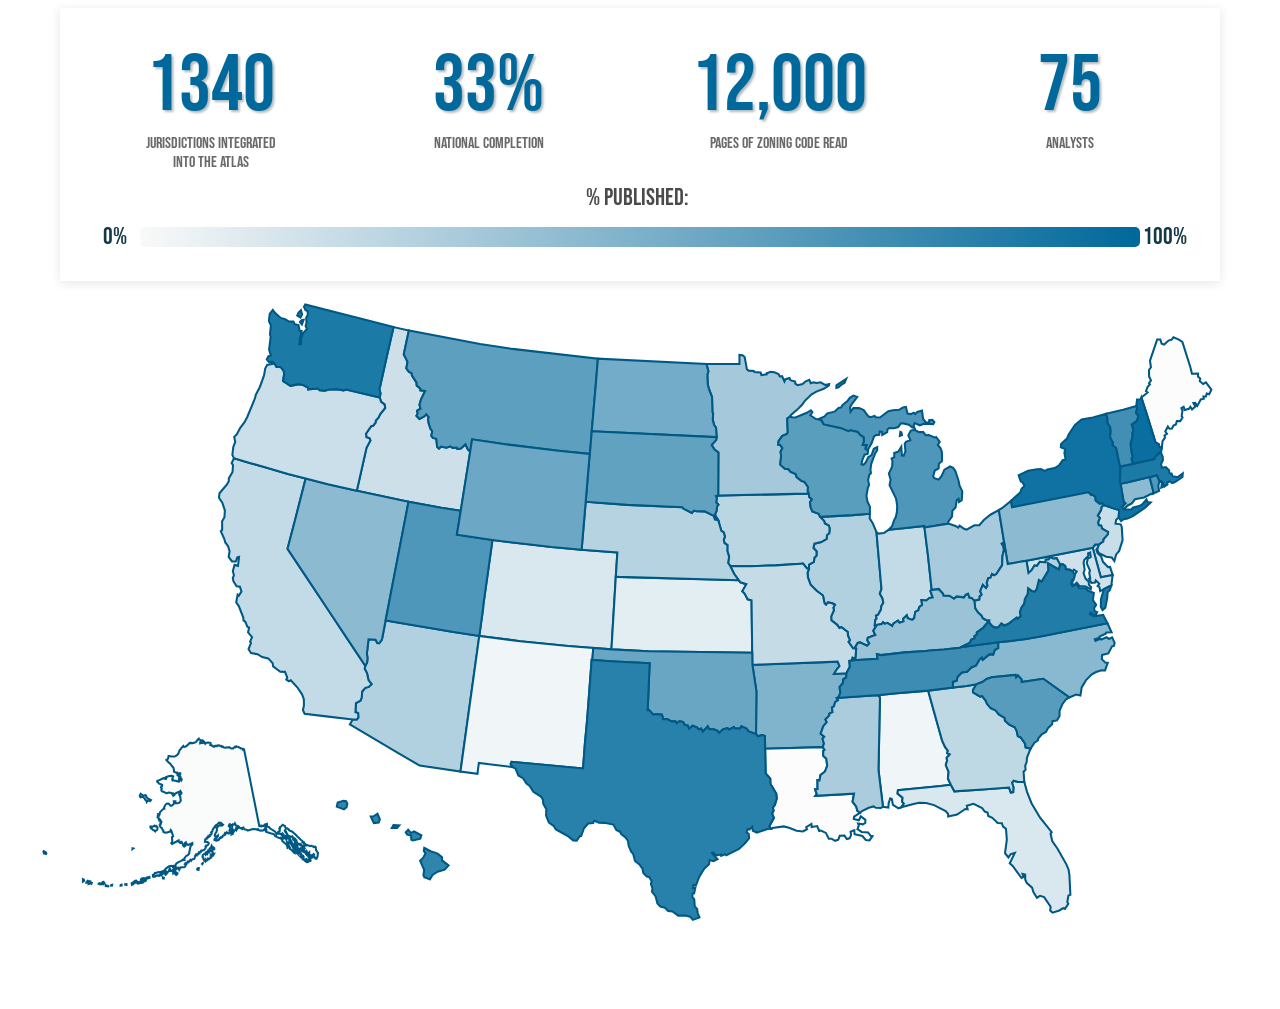
==== commit 356b968a: "added stats" ====
--- a/index.html
+++ b/index.html
@@ -12,15 +12,31 @@
             rel="stylesheet"
         />
     </head>
-    <body onload="stateFill()">
-        <div class="container">
+    <body onload="loadData()">
+        <div class="main-container">
             <div class="card">
-                <div class="text-container">
-                    <span class="h2">NZA</span>
-                    <span class="h1">NAVIGATION MAP DEMO</span>
+                <div class="stats-container">
+                    <div class="box">
+                        <div class="stats-percentage" id="jurisdictions"></div>
+                        <div class="stats-label">
+                            Jurisdictions integrated into the atlas
+                        </div>
+                    </div>
+                    <div class="box">
+                        <div class="stats-percentage" id="completion"></div>
+                        <div class="stats-label">National Completion</div>
+                    </div>
+                    <div class="box">
+                        <div class="stats-percentage" id="pages"></div>
+                        <div class="stats-label">Pages of Zoning Code Read</div>
+                    </div>
+                    <div class="box">
+                        <div class="stats-percentage" id="analysts"></div>
+                        <div class="stats-label">Analysts</div>
+                    </div>
                 </div>
                 <div class="text-container">
-                    <span class="h3">Percent published:</span>
+                    <span class="h3">% published:</span>
                 </div>
                 <div class="legend">
                     <span class="legend-number">0%</span>
@@ -32,7 +48,7 @@
                 viewBox="0 0 700 400"
                 fill="none"
                 xmlns="http://www.w3.org/2000/svg"
-                class="outer-container"
+                class="svg-container"
             >
                 <a xlink:href="https://www.zoningatlas.org/" target="_blank">
                     <path
--- a/styles.css
+++ b/styles.css
@@ -18,44 +18,42 @@
 .h3 {
     font-family: "Bebas Neue", sans-serif;
     font-weight: 400;
-    color: #133847;
+    color: #4b4b4b;
     font-style: normal;
     padding-right: 0.5%;
     font-size: 150%;
 }
 
 .text-container {
-    display: flex;
     justify-content: center;
-    padding: 10px;
+    padding-bottom: 10px;
 }
 
-.container {
+.main-container {
+    display: flexbox;
     text-align: center;
-    margin: auto;
 }
 
 .card {
     background-color: white;
     box-shadow: 0 2px 10px rgba(0, 0, 0, 0.1);
-    padding: 25px;
-    max-width: 1000px;
+    padding: 30px;
+    max-width: 1100px;
     margin: auto;
-    position: relative;
     z-index: 10;
+    min-width: 1100px;
 }
-.outer-container {
+.svg-container {
     max-height: auto;
-    width: 1100px;
+    width: 1200px;
     padding: 10px;
-    position: relative;
+    padding-top: 20px;
 }
 
 .legend {
     display: flex;
     align-items: center;
     justify-content: center;
-    margin-top: 10px;
 }
 
 .legend-number {
@@ -106,3 +104,39 @@
     font-style: normal;
     font-size: xx-large;
 }
+
+.stats-container {
+    display: flex;
+    gap: 8em;
+    justify-content: center;
+    width: 100%;
+    padding-bottom: 1%;
+}
+
+.box {
+    text-align: center;
+}
+
+.stats-percentage {
+    font-family: "Bebas Neue", sans-serif;
+    font-weight: 400;
+    font-style: normal;
+    color: #00689a;
+    font-size: 5em;
+    filter: drop-shadow(2px 2px 1px #00202e4e);
+    text-align: center;
+}
+
+.stats-label {
+    font-family: "Bebas Neue", sans-serif;
+    font-weight: 400;
+    font-style: normal;
+    color: hsl(0, 0%, 41%);
+    font-size: 1em;
+    word-wrap: break-word;
+    white-space: normal;
+    /*border: 2px solid #000;*/
+    width: 150px;
+    text-align: center;
+    margin: auto;
+}
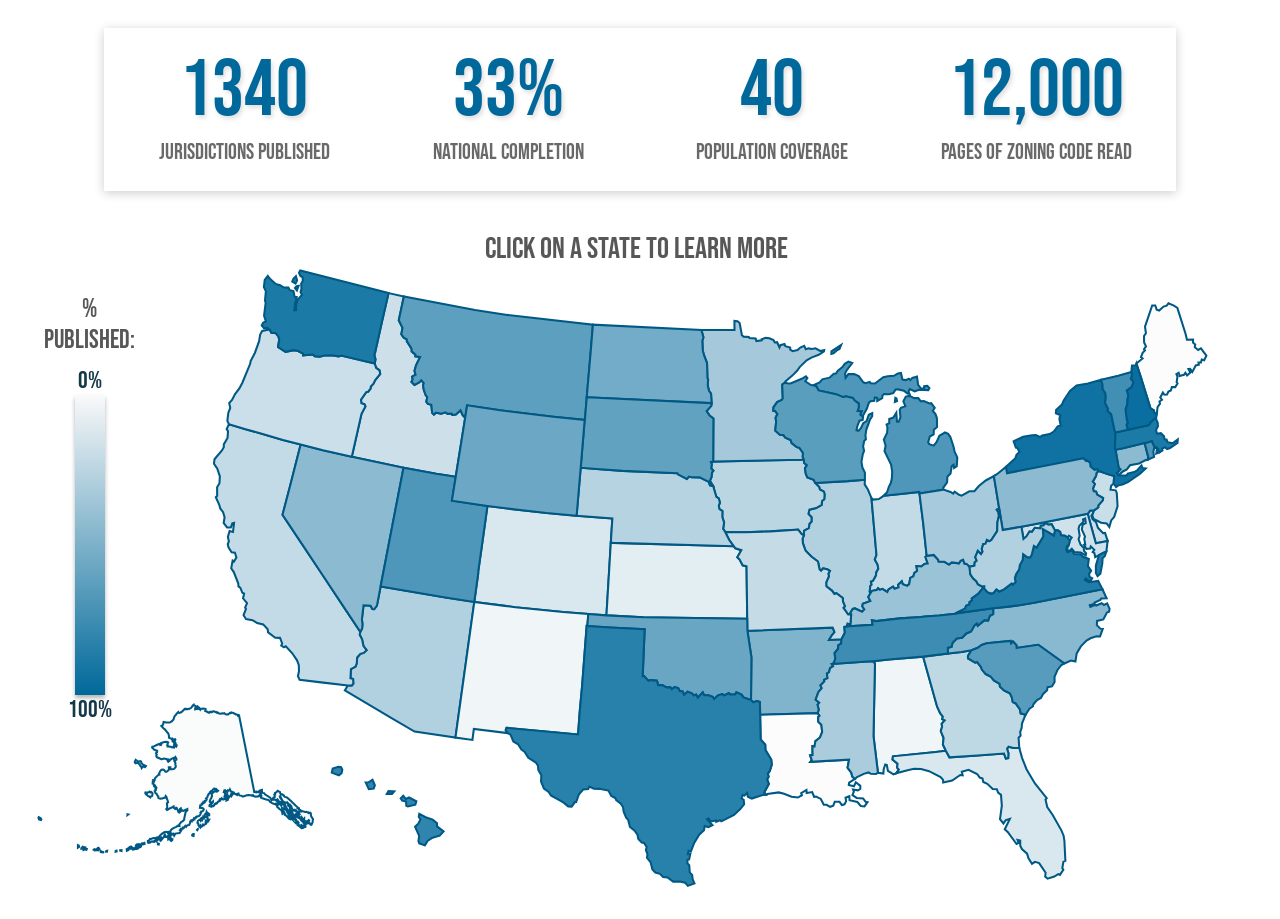
==== commit 89b3fd95: "changed legend and tooltip" ====
--- a/index.html
+++ b/index.html
@@ -13,498 +13,661 @@
         />
     </head>
     <body onload="loadData()">
-        <div class="main-container">
-            <div class="card">
-                <div class="stats-container">
-                    <div class="box">
-                        <div class="stats-percentage" id="jurisdictions"></div>
-                        <div class="stats-label">
-                            Jurisdictions integrated into the atlas
+        <div>
+            <div class="card-container">
+                <div class="card">
+                    <div class="stats-container">
+                        <div class="box">
+                            <div
+                                class="stats-percentage"
+                                id="jurisdictions"
+                            ></div>
+                            <div class="stats-label">
+                                Jurisdictions Published
+                            </div>
+                        </div>
+                        <div class="box">
+                            <div class="stats-percentage" id="completion"></div>
+                            <div class="stats-label">National Completion</div>
+                        </div>
+                        <div class="box">
+                            <div class="stats-percentage" id="population"></div>
+                            <div class="stats-label">Population Coverage</div>
+                        </div>
+                        <div class="box">
+                            <div class="stats-percentage" id="pages"></div>
+                            <div class="stats-label">
+                                Pages of Zoning Code Read
+                            </div>
                         </div>
                     </div>
-                    <div class="box">
-                        <div class="stats-percentage" id="completion"></div>
-                        <div class="stats-label">National Completion</div>
+                </div>
+            </div>
+            <div class="title-container">
+                <div class="map-title">Click on a state to learn more</div>
+            </div>
+
+            <div class="map-container">
+                <div class="legend">
+                    <div class="legend-title" style="padding-bottom: 10px">
+                        % Published:
                     </div>
-                    <div class="box">
-                        <div class="stats-percentage" id="pages"></div>
-                        <div class="stats-label">Pages of Zoning Code Read</div>
-                    </div>
-                    <div class="box">
-                        <div class="stats-percentage" id="analysts"></div>
-                        <div class="stats-label">Analysts</div>
-                    </div>
-                </div>
-                <div class="text-container">
-                    <span class="h3">% published:</span>
-                </div>
-                <div class="legend">
                     <span class="legend-number">0%</span>
-                    <div class="bar"></div>
+                    <div class="gradient-bar"></div>
                     <span class="legend-number">100%</span>
                 </div>
+                <svg
+                    viewBox="0 0 700 370"
+                    fill="none"
+                    xmlns="http://www.w3.org/2000/svg"
+                    class="svg-container"
+                >
+                    <a
+                        xlink:href="https://www.zoningatlas.org/"
+                        target="_blank"
+                    >
+                        <path
+                            id="AL"
+                            d="M518.092 227.282L521.397 239.113L526.256 256.478L528.012 260.235L529.585 262.332L529.195 263.754L530.664 264.442L528.897 266.455L529.153 268.187L528.381 270.683L530.024 274.747L529.619 278.529L531.338 282.193L525.5 282.941L500.462 285.439L500.232 287.3L503.158 289.733L502.917 292.064L503.919 293.127L502.363 295.362L500.771 295.973L497.532 293.947L496.902 290.539L495.969 290.19L495.067 292.916L494.881 295.452L491.729 295.026L489.131 273.72L489.654 246.829L489.988 231.287L488.699 229.932L498.244 229.018L518.092 227.282Z"
+                            stroke="#005984"
+                            stroke-width="1.2"
+                            class="state"
+                        />
+                    </a>
+                    <a
+                        xlink:href="https://www.zoningatlas.org/"
+                        target="_blank"
+                    >
+                        <path
+                            id="AK"
+                            d="M158.229 324.336L158.05 323.547L158.775 323.796L158.967 324.612L158.25 324.754L158.229 324.336ZM157.129 323.128L157.813 323.504L157.825 324.414L157.505 324.21L157.129 323.128ZM152.571 319.416L153.164 319.111L153.49 319.207L153.632 319.914L153.127 320.253L152.488 319.977L152.571 319.416ZM151.11 320.342L152.273 320.14L152.854 320.938L154.3 321.558L154.899 322.049L155.094 322.549L155.397 322.556L155.671 323.203L156.352 323.71L156.611 324.266L156.845 323.982L157.14 324.399L157.81 326.182L157.762 326.654L156.993 326.823L156.475 325.993L156.236 326.152L155.468 325.64L155.38 325.92L154.856 325.842L155.159 326.51L155.524 326.185L155.884 326.348L156.061 327.339L155.511 327.411L154.352 326.461L153.93 325.925L153.773 325.272L153.164 325.515L153.01 325.033L153.464 324.825L153.785 324.252L153.34 323.552L152.734 323.574L152.253 322.369L151.862 321.821L151.636 322.378L151.269 321.728L151.555 321.278L150.988 320.583L151.11 320.342ZM151.915 324.163L152.521 324.314L152.745 323.821L153.15 323.894L152.997 324.694L152.376 324.673L151.915 324.163ZM149.451 317.88L148.947 317.521L149.27 317.093L150.783 317.082L151.384 316.872L152.094 317.597L153.127 318.04L153.222 318.605L152.896 319.027L152.278 319.089L151.98 319.562L151.345 319.532L150.797 319.941L150.327 318.87L150.146 318.13L149.687 318.259L149.451 317.88ZM149.576 320.15L149.112 319.888L148.492 319.236L148.278 318.662L148.491 318.286L148.901 318.472L148.823 317.965L150.089 318.492L150.457 319.282L150.127 319.495L150.198 320.487L150.533 320.664L150.554 321.843L150.08 321.74L150.234 322.411L149.876 322.162L149.316 320.9L149.576 320.15ZM148.511 321.487L148.584 322.04L148.14 321.846L146.555 320.045L145.769 319.59L145.845 319.041L145.263 317.921L144.327 317.164L144.736 316.04L145.154 316.339L145.833 316.467L146.382 316.367L146.626 317.103L147.886 319.403L148.511 321.487ZM145.588 312.417L146.527 312.524L146.999 312.332L147.085 312.696L148.19 313.759L147.64 313.711L147.644 314.179L148.388 314.681L148.922 315.812L148.476 316.294L148.427 316.762L147.803 317.872L147.536 317.936L147.155 317.055L147.174 316.473L146.851 315.698L146.25 314.804L146.155 314.272L145.582 313.073L145.096 312.626L144.73 311.723L145.588 312.417ZM143.935 317.461L144.304 317.357L144.918 318.113V318.748L144.378 319.04L144.2 318.083L143.935 317.461ZM141.731 313.614L142.49 313.42L142.865 312.881L143.73 313.241L143.522 313.967L143.732 314.171L143.88 313.368L144.806 313.349L145.422 313.727L145.428 314.736L145.676 314.757L146.322 315.903L145.716 316.284L144.199 315.635L144.541 316.655L144.267 317.181L143.751 317.125L143.298 316.555L142.655 316.253L142.007 315.456L141.377 315.178L141.211 314.419L141.48 314.069L141.408 313.393L141.731 313.614ZM113.441 308.978L112.545 310.314L112.512 310.798L111.708 311.204L111.821 310.444L112.633 309.57L113.101 308.668L113.441 308.978ZM112.098 307.253L112.061 308.276L111.821 309.349L111.314 309.051L111.597 307.811L112.098 307.253ZM107.15 260.292L107.344 260.494L108.239 260.61L108.69 260.43L109.32 260.361L110.035 260.469L110.425 260.318L110.875 260.66L111.651 261.001L112.639 260.969L112.862 260.671L113.488 260.431L113.71 260.042L114.401 259.889L114.43 260.121L114.825 259.925L115.733 260.143L116.421 260.647L117.015 260.824L117.18 261.061L117.69 261.027L118.25 261.383L118.393 261.654L118.64 261.352L119.026 261.47L127.911 306.279L129.091 306.452L129.148 305.998L130.429 306.354L130.952 305.447L132.371 305.053L132.408 306.392L132.867 306.762L133.79 306.992L134.129 307.633L137.199 309.543L137.99 311.036L138.309 310.477L139.182 309.447L139.764 309.261L139.89 308.608L139.627 307.767L140.053 307.652L139.945 306.861L140.644 306.482L141.559 305.525L142.954 306.317L143.052 307.02L143.507 307.618L144.17 307.592L145.247 308.358L145.277 308.661L145.804 309.094L146.979 309.401L149.471 311.583L149.944 312.213L150.689 312.77L151.977 314.087L153.195 315.186L153.104 315.847L153.973 315.772L154.052 316.658L154.815 316.758L155.225 317.673L155.86 317.388L157.455 317.913L158.308 317.81L158.878 318.109L159.307 318.094L159.597 318.511L160.469 318.328L160.926 318.776L160.929 319.952L161.309 320.779L162.204 322.048L162.06 322.516L161.899 324.037L161.321 325.297L160.886 324.917L160.594 325.198L159.997 324.323L159.929 323.905L159.457 323.521L159.877 322.799L159.645 322.694L159.269 323.541L158.791 323.254L158.501 323.609L157.052 322.981L157.032 321.743L156.48 322.36L156.644 322.917L155.959 322.68L155.654 322.187L155.831 321.466L155.511 320.93L155.163 321.583L154.301 320.711L154.056 321.028L153.571 320.216L153.882 319.5L154.363 319.338L153.986 318.695L153.936 317.721L153.552 317.882L152.495 317.371L151.627 316.652L150.074 316.418L149.511 314.531L149.018 314.437L148.869 313.64L148.36 313.565L147.402 312.739L147.062 312.25L145.925 312.41L144.312 311.363L142.854 308.26L142.832 309.074L143.129 309.718L143.993 310.866L143.93 311.118L144.561 312.083L144.693 312.791L144.177 312.786L143.58 312.104L143.036 312.119L142.405 312.53L142.103 311.406L141.408 310.592L141.099 310.987L139.305 310.418L139.244 310.743L140.17 310.821L141.033 311.422L141.294 311.382L141.544 311.979L142.092 312.617L141.35 313.269L140.781 313.144L140.943 313.796L140.158 313.465L139.843 313.162L139.436 313.268L138.072 312.617L137.047 311.996L136.841 311.509L136.205 310.896L134.822 310.676L133.998 310.285L132.649 309.934L131.719 309.496L131.644 308.826L131.903 308.982L132.084 308.514L131.605 307.626L131.824 307.028L131.613 306.815L131.241 307.951L130.142 308.872L128.614 308.94L127.253 308.567L127.118 308.106L126.553 308.319L125.871 308.096L124.443 308.018L123.629 308.128L121.87 308.687L121.256 308.979L120.339 308.408L119.279 308.23L118.904 307.845L118.682 307.152L117.995 307.291L117.847 307.974L116.503 307.274L116.267 306.928L115.076 307.777L114.55 308.663L114.205 307.92L114.416 307.461L114.797 307.524L115.939 306.833L115.731 306.421L115.188 306.697L114.9 306.159L114.38 306.143L113.703 304.776L113.543 305.154L112.844 305.408L112.594 305.254L112.396 305.723L111.474 305.663L111.477 306.173L110.89 306.362L110.583 306.194L110.713 305.269L110.45 305.322L110.124 306.324L110.719 306.587L110.837 307.281L111.253 308.008L111.123 308.829L110.637 308.602L110.536 309.016L111.003 309.14L111.349 310.187L110.718 310.454L110.336 310.276L109.79 310.621L109.473 310.392L108.723 310.479L108.715 310.076L108.371 310.37L108.213 310.891L107.862 310.466L107.505 311.134L107.697 311.42L107.159 311.83L106.656 311.921L106.479 312.441L105.951 312.935L105.56 312.792L105.171 313.351L104.833 313.338L104.174 314.475L103.418 314.597L103.158 314.249L102.713 314.863L101.738 314.432L101.933 313.59L102.551 313.271L102.959 313.315L103.062 312.983L103.764 312.311L103.776 311.773L102.849 312.542L102.037 312.138L101.924 311.843L102.295 310.591L102.934 309.671L103.008 308.951L103.206 308.808L103.252 308.015L102.882 307.178L103.683 306.816L105.188 305.501L105.58 305.973L106.076 306.079L106.753 305.513L105.928 304.891L105.591 304.402L104.968 304.496L104.526 304.265L104.406 304.495L103.685 304.873L103.384 305.559L102.649 305.753L101.91 306.556L101.85 307.08L101.276 307.367L101.158 307.938L100.751 308.292L100.573 309.297L99.7698 309.956L100.178 310.456L99.8625 311.224L99.0853 311.372L99.0303 312.343L98.3069 312.695L98.0723 312.294L97.7193 313.058L97.279 313.075L97.3621 313.627L96.3964 313.942L96.2056 315.419L97.3113 315.508L98.1968 315.906L98.4499 316.381L98.1017 317.175L97.5099 317.657L96.9499 317.688L96.8906 318.121L96.5323 318.285L96.6998 318.822L96.3139 319.628L95.5013 320.37L95.0293 320.366L94.5781 320.63L94.13 320.579L93.7854 320.872L93.8763 321.276L93.2391 321.474L93.0931 322.067L92.6617 321.67L92.1436 322.82L91.3352 322.723L91.3657 323.336L90.8913 323.156L90.5371 323.413L90.5077 324.247L89.901 325.522L89.0083 325.65L88.2574 326.198L88.1162 326.519L87.6759 326.035L86.8197 327.228L86.6126 326.873L86.1663 326.952L86.0245 327.645L85.5536 327.885L85.0043 327.746L84.5406 328.416L85.2748 328.674L84.357 330.18L81.9493 330.508L81.1799 331.819L81.0375 331.508L81.2008 330.655L80.7509 330.482L80.1316 330.755L80.0101 331.088L79.0432 331.565L78.5921 332.179L78.5083 331.707L78.2092 332.216L77.7012 331.82L76.6051 332.526L75.8548 332.428L76.0319 331.789L75.7662 331.144L75.4114 331.613L75.3755 332.148L74.1687 333.652L73.8659 333.21L73.6846 333.818L72.9954 333.611L73.0145 332.638L72.6136 332.376L72.4114 332.709L72.7471 333.174L72.4778 333.813L71.8562 334.091L71.5408 333.283L71.0263 333.167L70.8941 333.449L71.359 333.934L70.3071 334.492L70.9228 334.774L70.8911 335.1L70.4004 334.776L69.5849 335.32L68.1825 335.081L67.4322 335.401L67.3179 335.699L66.4521 335.952L65.8927 335.725L65.846 334.783L66.4712 334.585L67.0887 333.585L67.6673 333.647L69.0279 333.119L70.0343 333.237L70.3131 333.983L70.6841 333.525L70.702 332.927L71.3105 332.741L71.9333 332.826L72.9427 331.668L74.003 330.633L75.3169 329.758L76.7708 329.474L77.3356 329.745L77.928 329.508L78.0369 329.954L77.6659 330.409L77.974 330.816L78.1374 330.234L78.8458 330.26L79.0145 330.651L79.4256 330.824L79.495 330.368L78.8171 329.898L78.7794 329.625L79.3729 328.411L80.073 327.759L80.9932 327.139L82.4028 326.63L83.4475 325.829L83.8873 326.175L84.2846 326.069L84.1607 325.507L84.3109 324.98L85.1312 323.9L86.1884 323.235L87.0422 322.314L87.0357 321.776L87.8691 317.995L88.8958 317.015L88.827 316.205L86.4302 317.242L85.702 317.061L85.5566 316.558L85.1569 316.322L85.0642 315.777L84.6699 315.988L84.3731 316.805L84.7022 317.876L84.1793 318.302L83.761 318.106L83.0604 316.374L82.5638 315.494L82.2694 315.469L82.0265 316.077L81.7698 316.159L81.4377 315.62L80.998 315.503L80.8651 314.651L79.4351 315.454L78.1505 315.992L78.0147 316.352L76.991 316.806L76.5775 316.246L77.0843 315.705L77.0963 314.294L76.9575 312.789L77.6533 312.255L77.2818 310.963L76.9323 310.214L76.7068 309.149L76.2526 308.654L76.0032 309.526L75.3558 309.622L74.2794 310.048L73.0486 310.129L72.409 309.973L71.8975 309.593L71.9483 308.815L71.5109 308.505L70.9312 307.309L70.3394 307L69.8135 305.715L70.3897 305.267L70.6655 304.299L70.2574 304.443L70.3053 303.83L70.5674 303.344L70.1749 302.823L70.0391 303.284L69.5036 303.009L69.573 302.173L69.1475 301.99L69.0111 301.39L69.1475 300.701L68.6509 300.929L68.6982 300.255L69.2594 300.206L68.9591 299.377L69.7459 299.459L69.9062 298.563L70.1928 297.993L71.9411 296.296L72.33 295.756L72.5203 295.893L72.5299 295.064L73.2844 293.736L73.833 293.25L74.7156 293.145L75.3324 293.479L76.1312 294.468L76.7415 294.448L77.6826 293.732L78.689 292.583L79.1318 292.503L79.2036 292.842L80.2201 292.962L81.1547 292.795L82.0929 291.56L82.1258 291.234L81.8619 289.979L81.8883 289.248L81.3587 288.412L81.208 287.707L81.8051 287.966L82.4423 287.465L82.5363 286.936L81.8931 285.865L81.254 286.589L80.7443 286.396L80.2082 286.767L79.6308 286.802L79.4573 287.08L78.7704 287.413L78.4802 288.111L78.1164 288.363L78.0835 287.487L77.7162 287.258L77.3506 287.884L77.2393 287.537L76.5835 286.962L75.1105 286.755L73.9826 287.117L73.568 287.139L72.7656 286.67L71.2201 286.014L70.8594 285.644L70.7552 285.14L71.0335 284.511L70.5668 283.846L70.7995 283.255L71.2088 283.015L71.2429 282.219L70.6876 282.112L70.267 281.818L69.4 281.476L69.0141 280.986L68.3715 280.439L68.4128 279.931L69.6687 279.514L71.289 278.689L72.3839 278.219L72.8745 278.687L73.4298 278.863L73.6517 278.36L73.3179 278.225L73.3723 277.768L74.8442 277.273L76.4477 276.965L77.271 277.033L77.6952 277.291L77.341 278.048L77.3398 278.617L77.1065 278.987L77.3069 279.663L77.8574 279.637L78.5263 279.837L79.3298 279.812L79.5303 280.077L80.0418 280.203L80.5253 280.024L81.0865 280.361L81.783 279.366L82.2042 279.354L82.4567 279.606L82.6619 279.001L81.9146 278.62L81.1356 278.768L81.3037 277.982L80.8245 277.073L80.2249 276.728L80.137 275.925L80.6527 275.812L81.1876 276.655L80.9968 277.244L81.2463 277.766L81.856 278.405L82.0779 277.834L81.4048 276.979L81.8919 275.635L81.6603 275.369L80.8831 275.573L80.1346 275.388L80.049 275.137L79.6344 275.321L78.1224 274.525L78.1775 273.905L77.9142 272.49L77.6073 271.935L77.0759 271.417L76.0612 270.067L75.5927 269.523L75.0656 269.325L74.3961 268.393L73.69 267.793L73.687 267.628L74.3183 267.508L74.7156 266.818L75.0123 265.362L76.5482 265.757L78.4946 265.719L79.0295 265.533L79.909 264.921L80.8035 263.891L81.1104 262.793L81.5544 261.863L82.2891 261.133L82.6356 260.558L83.5223 259.695L83.609 259.97L84.2439 260.117L85.2299 259.723L85.8683 259.26L87.403 257.762L87.9313 257.732L87.9666 257.969L88.5123 257.821L89.0239 257.917L90.0692 257.766L91.1049 257.126L92.1609 255.706L92.5725 255.404L92.6306 255.667L94.1246 256.323L94.2365 256.733L93.6956 257.272L93.4575 257.294L93.4431 258.036L94.2197 257.809L94.2748 257.417L94.6338 257.061L94.7451 257.267L95.0179 256.443L95.7634 257.208L95.6354 257.788L96.111 257.952L96.3875 258.287L96.8039 257.735L97.5339 257.702L97.9395 257.524L99.0015 257.681L99.5448 257.887L99.3097 259.014L100.323 259.277L100.402 259.566L101.4 260.025L101.406 259.791L102.095 259.438L102.767 259.433L102.79 259.694L103.183 259.701L103.575 259.312L104.249 259.21L104.728 259.336L105.406 259.68L105.705 259.583L106.181 260.085L106.406 259.86L106.828 259.984L107.15 260.292ZM99.4264 320.516L99.4174 320.741L98.5283 320.424L99.1398 319.148L99.7147 319.034L100.088 317.863L100.54 318.883L100.892 318.517L101.614 319.065L101.638 319.855L100.614 319.986L100.162 320.339L99.4264 320.516ZM96.7979 322.939L97.5446 322.281L96.8709 322.149L96.8583 321.582L97.4052 321.208L97.8085 321.474L97.8731 322.041L98.0903 321.666L98.1076 320.831L98.5851 321.199L98.6641 320.661L99.0931 320.984L99.6035 320.976L99.9989 320.671L100.665 321.164L100.698 322.595L101.529 322.47L101.001 323.423L99.9834 323.057L100.378 323.676L100.104 324.189L99.5676 323.96L99.5711 324.929L98.779 325.208L98.5217 325.614L98.0197 325.245L97.5015 326.263L97.0887 326.368L96.6501 326.83L96.5005 325.728L95.8735 326.322L95.8502 325.964L95.3027 325.618L95.2608 324.618L94.7319 324.211L95.04 323.066L96.0997 322.342L96.7369 322.403L96.7979 322.939ZM95.2501 327.525L94.684 328.518L94.5081 328.352L95.2501 327.525ZM92.2046 330.812L92.6402 330.867L92.475 331.891L91.7552 331.739L91.6362 331.378L92.2046 330.812ZM80.2824 333.28L80.0329 334.303L79.0881 335.082L79.6302 333.803L79.9054 333.962L80.2824 333.28ZM78.5765 332.731L79.0959 332.781L79.0319 333.313L78.4527 333.855L78.0363 333.41L77.712 333.751L77.6354 332.83L77.8089 332.549L78.5765 332.731ZM73.5512 334.041L73.55 334.475L73.2018 334.701L73.0109 334.212L73.5512 334.041ZM78.4772 291.821L78.0913 292.266L78.0458 291.825L78.4772 291.821ZM71.7042 336.231L72.2744 336.5L72.1697 336.892L71.6826 336.797L71.7042 336.231ZM63.8159 335.96L63.917 336.55L63.4515 336.71L63.3941 336.112L63.8159 335.96ZM63.1517 336.551L62.1944 336.921L62.076 336.522L62.5325 336.122L63.1517 336.551ZM67.0277 306.306L67.6075 306.217L67.6649 306.591L68.1597 306.591L68.5702 306.998L68.4146 308.396L68.0879 308.793L67.419 308.945L67.194 309.404L66.3881 308.707L65.9567 308.64L65.1884 307.79L64.8743 307.728L64.428 307.226L64.3813 306.547L64.6697 306.438L65.5169 306.775L66.0381 306.36L66.494 306.387L66.7471 306.086L67.0277 306.306ZM61.2359 336.909L61.6326 337.361L60.5155 338.087L60.5012 338.236L61.8259 337.805L61.769 338.187L61.2066 338.535L60.3612 338.677L60.1936 339.114L59.2566 339.415L58.5117 339.298L57.9362 339.651L56.9393 339.855L56.5426 339.332L57.5993 339.037L57.8931 339.173L58.69 338.895L58.6093 338.394L59.125 337.968L59.6773 338.334L59.8071 338.026L59.1729 337.795L58.8833 337.374L59.3153 336.87L60.4718 336.733L60.5849 337.436L61.2359 336.909ZM53.4906 339.561L54.7961 338.896L54.9493 338.519L55.4591 338.175L56.1609 338.099L56.4589 338.405L56.4577 339.072L55.0744 339.488L54.1972 340.327L53.5923 340.557L53.4906 339.561ZM50.4463 340.174L50.4565 340.664L49.7056 340.512L49.6984 340.19L50.4463 340.174ZM54.4012 319.324L53.928 319.682L53.9681 319.216L54.4012 319.324ZM47.5648 340.449L47.6408 340.942L47.0209 341.105L47.058 340.624L47.5648 340.449ZM58.7379 287.473L60.2194 288.624L61.3406 288.267L61.7594 288.433L62.0712 288.864L62.0377 289.47L62.8053 289.994L63.0052 290.349L64.0845 290.739L64.7104 291.095L64.1767 291.723L63.6795 291.441L63.0656 291.435L62.6976 291.685L62.2584 292.316L62.0018 291.564L61.626 291.011L61.1988 290.844L61.1121 290.3L60.1996 289.39L59.7078 289.245L58.8019 289.575L58.3011 289.145L58.212 288.503L58.7379 287.473ZM42.0746 340.513L41.9747 341.07L41.3901 341.011L41.6294 340.586L42.0746 340.513ZM38.2938 340.619L38.6222 340.95L39.7022 341.243L39.6968 341.411L38.3518 341.255L38.2938 340.619ZM36.4856 339.391L36.6149 338.935L37.075 338.878L37.5117 339.511L37.1599 339.882L36.8183 339.745L36.7848 340.277L36.2176 340.145L34.8803 340.277L34.2694 339.908L34.5728 339.617L35.2686 339.905L36.4856 339.391ZM29.6659 339.315L30.2062 339.41L30.0016 339.997L29.3703 339.682L28.3191 340.077L28.3203 339.056L28.6793 339.153L28.9587 338.499L29.3973 338.624L29.219 339.126L29.6659 339.315ZM27.8638 338.184L28.0905 338.517L27.5939 339.219L27.0692 339.28L27.2283 338.802L27.8638 338.184ZM25.0576 337.282L25.5261 337.491L25.7583 338.21L25.0504 338.672L25.0576 337.282ZM3.35461 321.61L3.69565 322.147L3.48205 322.604L2.29976 322.303L2 321.226L2.1783 320.902L3.35461 321.61Z"
+                            stroke="#005984"
+                            stroke-width="1.2"
+                            class="state"
+                        />
+                    </a>
+                    <a
+                        xlink:href="https://www.zoningatlas.org/"
+                        target="_blank"
+                    >
+                        <path
+                            id="AZ"
+                            d="M256.255 195.371L245.267 274.534L221.42 270.981L208.493 263.512L180.751 247.041L182.448 244.156L184.807 244.101L185.692 243.012L185.552 240.326L184.015 239.935L184.295 234.626L186.978 233.108L187.694 231.155L187.916 227.796L189.772 225.63L191.742 225.099L193.421 223.505L191.591 221.098L190.776 217.184L189.391 214.551L189.741 212.786L190.795 211.029L191.043 208.412L190.685 205.588L191.632 197.337L195.756 197.585L196.768 199.53L197.868 199.655L199.456 197.516L201.602 186.352L240.306 192.957L256.255 195.371Z"
+                            stroke="#005984"
+                            stroke-width="1.2"
+                            class="state"
+                        />
+                    </a>
+                    <a
+                        xlink:href="https://www.zoningatlas.org/"
+                        target="_blank"
+                    >
+                        <path
+                            id="AR"
+                            d="M470.45 217.098L470.254 219.733L468.621 220.612L468.391 222.818L466.425 225.262L466.845 228.629L465.883 231.179L464.79 231.631L465.557 232.83L463.809 234.008L463.149 236.449L461.958 237.162L462.328 239.887L460.281 240.774L460.44 241.709L458.147 244.15L458.929 245.652L456.947 248.029L455.382 252.437L457.483 254.172L456.51 255.379L457.313 258.25L456.541 260.26L428.026 261.087L423.001 261.202L422.846 253.718L421.207 253.151L418.94 253.877L417.671 252.571L417.912 227.761L415.566 212.186L417.184 212.16L465.295 210.379L466.402 213.018L464.834 214.833L463.209 217.552L470.45 217.098Z"
+                            stroke="#005984"
+                            stroke-width="1.2"
+                            class="state"
+                        />
+                    </a>
+                    <a
+                        xlink:href="https://www.zoningatlas.org/"
+                        target="_blank"
+                    >
+                        <path
+                            id="CA"
+                            d="M154.964 103.599L148.911 127.256L144.395 144.562L154.814 160.225L164.943 175.457L173.065 187.661L179.012 196.623L189.742 212.787L189.391 214.552L190.776 217.184L191.591 221.099L193.421 223.505L191.742 225.099L189.773 225.631L187.917 227.796L187.695 231.156L186.978 233.108L184.296 234.626L184.016 239.935L185.553 240.327L185.693 243.013L184.808 244.102L182.449 244.157L166.971 242.308L154.361 240.802L153.375 238.694L153.976 235.806L153.892 232.234L152.852 229.451L150.067 225.337L146.308 221.197L145.214 221.817L143.659 220.872L144.189 219.591L142.918 216.334L140.156 216.279L135.99 213.134L135.727 211.302L133.113 208.481L129.606 207.675L126.881 205.999L123.099 205.408L121.652 203.121L123.076 199.42L122.559 198.662L123.685 196.079L121.351 193.283L121.993 190.481L120.952 190.068L119.814 187.185L118.686 186.301L118.583 184.673L115.963 177.946L114.455 175.746L115.277 171.254L115.977 171.85L117.505 169.47L116.622 166.64L114.692 166.411L112.856 163.572L112.442 161.625L113.111 160.031L112.485 157.531L113.513 153.942L115.487 154.506L116.121 149.288L115.084 149.571L114.24 151.963L112.017 151.905L110.047 149.323L110.592 145.996L109.713 143.011L108.078 140.83L107.484 138.729L105.473 134.322L106.265 133.441L106.226 128.501L107.604 126.183L107.833 122.131L106.344 117.602L104.407 114.767L104.691 112.162L109.047 107.043L110.129 105.178L110.135 103.478L112.306 99.7058L112.591 95.7641L111.798 94.5369L113.118 91.7176L122.816 94.5854L131.298 96.9542L144.623 100.871L154.964 103.599Z"
+                            stroke="#005984"
+                            stroke-width="1.2"
+                            class="state"
+                        />
+                    </a>
+                    <a
+                        xlink:href="https://www.zoningatlas.org/"
+                        target="_blank"
+                    >
+                        <path
+                            id="CO"
+                            d="M315.937 145.157L336.788 146.707L335.888 160.824L333.339 203.223L322.736 202.408L307.993 201.302L280.123 198.476L274.055 197.675L256.255 195.372L258.51 179.049L258.569 177.498L260.264 165.604L263.935 139.404L275.668 140.91L298.437 143.558L315.937 145.157Z"
+                            stroke="#005984"
+                            stroke-width="1.2"
+                            class="state"
+                        />
+                    </a>
+                    <a
+                        xlink:href="https://www.zoningatlas.org/connecticut"
+                        target="_blank"
+                    >
+                        <path
+                            id="CT"
+                            d="M647.342 102.954L649.434 110.992L649.154 112.437L648.202 112.462L644.064 114.627L638.727 115.657L636.907 118.091L634.574 119.278L632.095 121.551L631 120.138L633.117 118.044L632.133 117.091L630.296 106.568L634.659 105.681L647.277 102.706L647.342 102.954Z"
+                            stroke="#005984"
+                            stroke-width="1.2"
+                            class="state"
+                        />
+                    </a>
+                    <a
+                        xlink:href="https://www.zoningatlas.org/"
+                        target="_blank"
+                    >
+                        <path
+                            id="DE"
+                            d="M617.745 142.002L617.128 143.849L616.205 145.017L616.925 147.143L618.944 148.853L620.084 152.16L623.092 155.229L624.207 155.113L625.721 159.786L618.831 161.13L614.088 143.984L615.518 142.094L617.745 142.002Z"
+                            stroke="#005984"
+                            stroke-width="1.2"
+                            class="state"
+                        />
+                    </a>
+                    <a
+                        xlink:href="https://www.zoningatlas.org/"
+                        target="_blank"
+                    >
+                        <path
+                            id="FL"
+                            d="M531.338 282.193L533.425 286.024L549.899 284.91L565.272 283.845L566.324 286.747L567.708 286.457L567.849 283.552L567.023 281.048L567.922 279.838L570.815 280.566L574.172 280.57L575.827 286.476L578.388 292.966L583.284 301.27L590.157 309.87L589.468 310.67L590.472 315.014L593.574 319.522L598.801 328.762L600.018 331.725L600.496 334.896L601.059 346.422L599.924 346.868L599.267 350.559L599.867 351.61L597.867 354.582L596.817 354.116L594.616 355.538L590.682 356.805L589.274 355.582L589.532 353.372L585.748 347.749L583.338 346.971L581.58 348.091L579.541 344.951L578.71 342.221L575.674 339.519L574.729 337.57L574.706 334.587L573.17 334.258L573.777 335.961L572.561 336.608L567.527 329.695L565.695 328.033L568.663 321.97L566.29 322.652L564.917 324.598L562.92 322.1L563.987 314.251L563.497 307.895L561.804 306.591L561.061 304.594L558.669 304.454L555.495 301.501L553.163 300.443L552.718 298.401L551.094 297.844L549.554 295.73L544.549 293.287L540.64 294.461L541.125 296.544L539.726 296.33L535.016 299.55L529.769 300.754L529.71 299.22L528.264 297.543L521.558 294.081L516.879 292.815L512.842 292.75L509.555 293.37L502.363 295.362L503.919 293.127L502.917 292.064L503.158 289.733L500.232 287.299L500.462 285.439L525.501 282.941L531.338 282.193Z"
+                            stroke="#005984"
+                            stroke-width="1.2"
+                            class="state"
+                        />
+                    </a>
+                    <a
+                        xlink:href="https://www.zoningatlas.org/"
+                        target="_blank"
+                    >
+                        <path
+                            id="GA"
+                            d="M546.24 223.557L544.217 226.901L544.252 228.366L548.423 230.826L549.563 230.453L551.744 233.262L552.343 234.821L554.567 237.447L557.443 238.85L559.32 241.215L562.731 243.134L562.863 244.758L565.244 247.04L568.649 248.727L569.758 250.892L570.377 253.825L572.109 254.593L574.541 258.018L574.969 260.371L577.839 261.168L575.743 266.343L575.572 268.832L574.697 271.172L574.929 273.38L573.76 274.597L574.173 280.571L570.815 280.567L567.922 279.838L567.023 281.048L567.849 283.552L567.708 286.457L566.324 286.747L565.272 283.845L549.899 284.91L533.426 286.025L531.338 282.193L529.619 278.529L530.025 274.747L528.382 270.683L529.154 268.187L528.897 266.455L530.664 264.442L529.195 263.754L529.585 262.332L528.013 260.235L526.256 256.478L521.397 239.114L518.092 227.282L532.581 225.505L540.519 224.582L546.24 223.557Z"
+                            stroke="#005984"
+                            stroke-width="1.2"
+                            class="state"
+                        />
+                    </a>
+                    <a
+                        xlink:href="https://www.zoningatlas.org/"
+                        target="_blank"
+                    >
+                        <path
+                            id="HI"
+                            d="M227.405 337.405L224.17 336.191L223.668 334.963L224.088 331.823L221.712 326.493L223.562 324.708L224.851 322.246L223.854 320.684L224.156 318.99L227.875 320.961L231.965 322.375L234.517 324.517L234.53 326.338L238.333 329.273L236.059 331.75L231.911 332.925L229.005 334.766L227.405 337.405ZM214.747 308.409L216.291 310.307L218.199 309.458L222.459 311.683L221.85 313.671L217.534 314.657L216.607 314.279L216.417 311.828L214.197 311.325L213.332 309.932L214.747 308.409ZM209.573 305.923L208.279 307.358L205.263 307.355L206.188 305.753L209.573 305.923ZM196.857 299.108L198.259 302.403L197.576 304.299L194.745 304.583L192.918 300.693L194.578 300.617L196.857 299.108ZM177.027 291.604L178.558 291.787L179.28 293.225L178.832 295.284L177.286 296.534L173.13 294.932L173.645 292.622L177.027 291.604Z"
+                            stroke="#005984"
+                            stroke-width="1.2"
+                            class="state"
+                        />
+                    </a>
+                    <a
+                        xlink:href="https://www.zoningatlas.org/"
+                        target="_blank"
+                    >
+                        <path
+                            id="ID"
+                            d="M215.176 17.1926L212.199 31.0929L214.387 35.524L213.692 39.26L215.103 41.2386L216.902 42.2588L216.881 43.2472L219.649 47.6527L219.745 49.2263L221.94 51.1325L221.891 52.0725L224.656 52.5302L222.275 57.3748L221.377 60.5262L221.989 62.8525L219.944 64.0079L220.338 65.5575L219.592 66.969L221.343 68.7849L224.098 67.3717L225.332 66.0517L226.781 67.7552L226.342 68.8393L226.793 71.6497L227.863 74.7065L228.812 75.9217L228.277 78.5495L229.209 79.891L231.189 80.4271L231.666 85.1018L232.68 86.0639L233.924 84.9444L236.988 85.5727L239.451 84.747L240.661 85.6893L243.066 85.45L243.445 86.2913L245.507 86.1172L248.235 83.588L249.401 86.2799L250.921 87.9905L245.432 122.363L234.056 120.564L214.964 117.091L184.807 110.716L190.452 85.617L192.744 81.4101L192.219 80.113L190.401 79.441L190.142 77.4157L193.196 72.9971L194.296 72.7637L195.747 70.9508L195.889 69.6746L197.341 68.2548L198.46 65.9764L201.367 62.3942L200.97 60.3509L198.955 58.8623L198.17 56.2955L198.618 53.8746L197.916 51.196L198.344 50.1196L202.385 31.9598L206.24 15.2307L215.176 17.1926Z"
+                            stroke="#005984"
+                            stroke-width="1.2"
+                            class="state"
+                        />
+                    </a>
+                    <a
+                        xlink:href="https://www.zoningatlas.org/"
+                        target="_blank"
+                    >
+                        <path
+                            id="IL"
+                            d="M455.088 125.944L474.037 124.903L484.093 124.086L483.99 126.8L485.85 129.816L487.949 134.829L490.865 168.006L489.89 170.676L491.513 173.547L491.937 176.008L490.753 178.138L490.561 180.007L488.843 183.171L487.647 183.532L488.05 185.264L487.293 186.016L486.911 189.408L487.347 190.318L486.082 192.448L487.31 194.8L482.895 196.494L482.599 197.981L483.776 199.738L482.477 201.047L478.283 199.174L477.006 199.44L475.531 201.999L476.104 202.732L474.335 202.73L471.576 198.879L472.439 197.873L471.327 195.24L471.181 193.099L467.446 190.294L466.292 190.713L464.997 188.903L461.612 186.272L461.527 183.999L463.136 180.29L462.752 178.981L463.707 177.203L462.133 176.311L459.724 175.809L458.539 177.21L457.684 176.399L456.721 171.812L452.998 169.005L449.515 165.53L447.962 161.268L447.727 158.403L448.571 156.345L448.598 153.812L451.478 152.123L451.661 149.925L452.964 148.484L452.979 145.994L451.163 144.073L451.717 141.557L455.723 140.654L458.88 138.712L459.089 136.512L460.389 135.49L460.611 132.775L460.214 131.041L457.816 129.771L457.442 128.336L455.088 125.944Z"
+                            stroke="#005984"
+                            stroke-width="1.2"
+                            class="state"
+                        />
+                    </a>
+                    <a
+                        xlink:href="https://www.zoningatlas.org/"
+                        target="_blank"
+                    >
+                        <path
+                            id="IN"
+                            d="M515.957 132.136L518.033 148.845L520.152 168.46L519.426 169.193L520.731 172.927L518.881 173.231L517.015 174.742L514.178 174.458L514.588 177.219L512.897 178.571L512.385 180.44L510.584 181.327L509.947 184.976L508.769 186.007L506.193 184.981L505.62 183.4L503.459 185.387L503.766 186.91L501.373 187.707L500.526 186.41L497.904 188.04L497.173 189.575L494.227 187.778L492.836 188.334L491.779 187.437L490.999 188.497L488.257 188.906L487.346 190.318L486.91 189.408L487.293 186.016L488.049 185.264L487.646 183.532L488.843 183.171L490.56 180.007L490.752 178.138L491.936 176.008L491.513 173.547L489.89 170.676L490.865 168.006L487.948 134.829L489.049 135.676L492.198 135.386L495.091 133.476L503.69 132.605L515.851 131.243L515.957 132.136Z"
+                            stroke="#005984"
+                            stroke-width="1.2"
+                            class="state"
+                        />
+                    </a>
+                    <a
+                        xlink:href="https://www.zoningatlas.org/"
+                        target="_blank"
+                    >
+                        <path
+                            id="IA"
+                            d="M448.484 112.304L448.684 114.389L450.272 115.676L449.125 117.446L449.619 120.587L450.545 122.765L454.268 124.191L455.088 125.944L457.441 128.336L457.815 129.771L460.213 131.041L460.611 132.775L460.389 135.49L459.089 136.512L458.88 138.712L455.722 140.654L451.717 141.557L451.163 144.073L452.979 145.995L452.964 148.484L451.661 149.926L451.478 152.123L448.598 153.812L448.571 156.346L447.362 155.931L445.109 153.203L444.026 153.294L429.043 154.225L414.582 154.709L402.631 154.595L401.394 152.711L401.979 149.111L400.945 145.942L400.991 142.387L399.188 141.145L398.898 139.217L399.531 137.506L398.855 135.023L397.453 134.121L395.597 127.782L393.695 124.692L394.618 122.604L394.967 119.828L395.734 118.849L394.457 117.432L394.803 114.958L394.289 113.802L395.617 113.51L446.923 112.382L448.484 112.304Z"
+                            stroke="#005984"
+                            stroke-width="1.2"
+                            class="state"
+                        />
+                    </a>
+                    <a
+                        xlink:href="https://www.zoningatlas.org/"
+                        target="_blank"
+                    >
+                        <path
+                            id="KS"
+                            d="M407.53 162.846L408.586 164.124L412.038 165.204L409.681 169.304L411.049 170.706L412.796 173.989L415.071 174.645L415.464 205.151L354.944 204.289L333.339 203.223L335.888 160.824L337.477 160.924L407.53 162.846Z"
+                            stroke="#005984"
+                            stroke-width="1.2"
+                            class="state"
+                        />
+                    </a>
+                    <a
+                        xlink:href="https://www.zoningatlas.org/"
+                        target="_blank"
+                    >
+                        <path
+                            id="KY"
+                            d="M545.196 174.893L545.54 179.135L547.187 181.632L549.212 183.464L550.005 184.997L552.328 186.305L553.785 186.306L550.154 190.699L546.45 193.307L546.605 194.412L545.086 195.534L545.155 196.781L543.12 197.625L542.608 199.254L536.935 202.044L536.808 202.277L527.316 203.297L519.084 203.83L516.87 204.207L504.582 204.982L490.701 206.569L488.206 206.135L488.577 208.687L474.767 209.581L473.425 209.846L473.924 208.006L475.634 208.53L476.104 202.732L475.531 201.999L477.006 199.44L478.283 199.173L482.477 201.047L483.776 199.738L482.599 197.981L482.895 196.494L487.31 194.8L486.082 192.448L487.347 190.318L488.257 188.906L490.999 188.497L491.78 187.437L492.837 188.334L494.227 187.778L497.173 189.574L497.904 188.04L500.527 186.41L501.373 187.706L503.766 186.909L503.459 185.387L505.621 183.4L506.194 184.98L508.77 186.007L509.947 184.976L510.585 181.327L512.386 180.44L512.898 178.571L514.589 177.218L514.178 174.458L517.015 174.742L518.881 173.231L520.732 172.927L519.427 169.193L520.152 168.46L524.256 167.966L526.773 170.638L527.128 171.848L530.507 171.94L533.173 173.586L534.749 172.34L538.962 172.858L539.931 171.339L541.373 170.664L542.206 172.974L543.466 173.188L545.196 174.893Z"
+                            stroke="#005984"
+                            stroke-width="1.2"
+                            class="state"
+                        />
+                    </a>
+                    <a
+                        xlink:href="https://www.zoningatlas.org/"
+                        target="_blank"
+                    >
+                        <path
+                            id="LA"
+                            d="M456.541 260.259L457.66 261.786L456.873 262.468L456.91 265.334L458.701 266.996L459.195 271.12L457.928 274.436L455.262 276.579L454.695 279.769L453.514 279.527L453.591 284.69L452.146 284.886L453.113 287.615L452.32 288.676L474.871 287.415L473.994 292.085L476.163 295.015L476.767 297.279L478.332 298.623L474.901 300.814L474.706 302.19L477.715 302.929L478.808 300.595L481.456 302.671L481.409 304.422L479.985 305.289L477.213 304.796L477.642 306.087L476.862 308.099L479.319 309.722L483.064 310.013L484.524 311.951L485.632 312.169L483.859 314.682L481.711 314.409L479.709 312.08L475.167 311.063L475.013 308.689L472.839 309.594L473.136 311.576L472.221 313.462L470.639 313.9L469.314 311.895L466.509 311.974L465.66 314.192L463.803 314.89L461.729 313.684L460.12 313.641L458.402 310.283L455.59 308.89L454.517 309.154L453.358 306.314L450.134 306.841L450 305.059L446.945 306.89L447.396 308.148L445.051 309.474L441.324 309.018L436.932 307.252L433.835 306.496L427.254 307.35L426.413 307.922L425.358 306.543L428.08 301.501L427.054 298.844L427.923 297.375L427.482 295.469L428.627 293.95L429.772 290.341L429.469 287.321L426.096 281.729L425.97 278.658L423.297 275.599L423.001 261.202L428.026 261.087L456.541 260.259Z"
+                            stroke="#005984"
+                            stroke-width="1.2"
+                            class="state"
+                        />
+                    </a>
+                    <a
+                        xlink:href="https://www.zoningatlas.org/"
+                        target="_blank"
+                    >
+                        <path
+                            id="ME"
+                            d="M654.38 85.7228L652.927 85.0999L652.696 83.7016L650.759 82.5445L645.287 64.9376L642.489 56.305L646.078 53.351L645.145 52.5487L646.134 50.0758L647.454 48.6554L646.919 47.9218L648.078 46.28L646.981 44.0303L646.925 40.2603L648.037 38.6741L647.508 34.7749L651.698 22.4572L653.499 22.4177L654.306 24.8666L655.77 25.4075L658.303 23.074L660.147 22.5248L661.183 21.1552L664.358 22.5349L666.389 23.816L671.105 38.7663L671.979 42.4059L675.523 42.382L675.505 44.0333L676.805 45.2767L676.547 46.7808L678.5 48.4011L680.138 47.445L683.309 51.6668L682.021 54.3921L680.612 53.9398L680.134 55.6941L678.685 55.7407L678.896 57.0577L677.108 57.4286L675.13 61.1933L673.855 59.3977L672.823 59.5311L673.966 61.5451L672.031 63.2383L671.038 61.7114L670.218 62.8895L667.749 63.6183L667.128 61.6689L665.814 62.4982L666.456 63.8642L665.966 67.204L666.475 67.9442L665.132 70.0658L663.159 70.0126L662.6 71.9918L661.174 72.6643L660.345 74.4073L658.81 74.5287L657.941 73.1771L656.414 76.128L657.418 77.4438L655.97 78.4214L656.232 79.7222L654.833 81.7906L654.38 85.7228Z"
+                            stroke="#005984"
+                            stroke-width="1.2"
+                            class="state"
+                        />
+                    </a>
+                    <a
+                        xlink:href="https://www.zoningatlas.org/"
+                        target="_blank"
+                    >
+                        <path
+                            id="MD"
+                            d="M575.442 151.546L614.088 143.984L618.831 161.13L625.722 159.786L624.929 166.074L623.327 166.648L620.61 168.121L618.442 169.248L617.997 166.929L616.959 166.23L617.941 164.966L615.86 163.042L615.526 164.167L613.28 164.38L611.961 162.07L612.658 161.924L612.067 158.627L612.495 157.222L610.626 153.012L611.218 150.213L612.938 149.364L612.618 146.669L611.358 147.245L611.594 148.598L609.215 150.941L608.76 152.702L609.395 156.732L608.748 158.839L609.908 161.929L611.757 163.823L611.909 165.544L613.161 167.036L612.898 168.275L609.993 166.601L606.272 166.225L604.797 164.335L603.047 165.957L601.962 164.424L603.134 162.001L603.579 159.591L604.727 157.87L603.108 156.753L602.387 157.775L600.748 156.79L598.429 156.508L598.029 154.488L596.621 153.585L594.993 153.641L593.01 150.005L591.241 150.347L589.231 149.42L588.447 150.659L586.71 150.899L586.55 152.499L583.267 152.103L581.565 154.506L580.107 154.334L578.446 157.027L576.597 158.704L575.442 151.546Z"
+                            stroke="#005984"
+                            stroke-width="1.2"
+                            class="state"
+                        />
+                    </a>
+                    <a
+                        xlink:href="https://www.zoningatlas.org/"
+                        target="_blank"
+                    >
+                        <path
+                            id="MA"
+                            d="M653.924 88.5927L654.932 90.8436L655.042 92.8959L653.945 95.0977L654.466 97.217L656.732 96.9136L658.62 98.705L658.861 100.502L660.06 100.662L660.631 102.193L663.756 102.751L666.626 100.571L666.457 102.664L662.122 105.601L660.406 106.16L659.024 105.161L657.482 105.978L657.703 106.983L655.976 108.069L654.524 105.842L654.168 105.449L652.824 104.744L651.464 101.695L649.967 102.09L647.343 102.954L647.277 102.706L634.659 105.681L630.296 106.568L629.93 106.084L630.184 96.5163L638.274 94.7273L649.843 92.212L650.623 90.6767L652.888 88.6071L653.924 88.5927Z"
+                            stroke="#005984"
+                            stroke-width="1.2"
+                            class="state"
+                        />
+                    </a>
+                    <a
+                        xlink:href="https://www.zoningatlas.org/"
+                        target="_blank"
+                    >
+                        <path
+                            id="MI"
+                            d="M529.826 129.878L515.957 132.137L515.851 131.244L503.69 132.606L495.091 133.477L497.032 131.394L498.114 128.103L499.217 126.057L499.852 123.283L500.03 119.396L499.367 115.296L495.562 107.441L496.195 104.289L495.172 100.705L497.074 96.6984L497.261 93.5099L496.767 91.8908L498.315 91.0454L498.302 88.6928L500.729 87.8354L502.432 85.0825L502.804 90.179L503.844 90.2789L504.853 87.5966L504.42 83.3216L505.126 82.1722L507.704 81.1928L506.541 78.3328L507.978 75.6002L510.14 75.1742L512.79 76.4798L515.234 76.4355L516.621 78.2742L518.461 78.1689L521.76 79.627L522.799 79.4044L524.839 82.1351L523.723 83.9152L525.285 85.8101L526.11 88.1052L526.201 93.3364L524.334 94.9177L524.22 97.6419L521.964 98.8816L521.016 102.229L521.687 103.391L524.225 104.225L525.871 102.243L527.585 98.3557L530.845 96.5326L532.668 97.3547L533.973 99.1958L535.824 104.839L536.422 107.687L538.01 111.041L537.69 116.226L536.135 117.224L535.831 115.41L534.769 116.121L534.068 120.493L532.236 122.385L532.052 125.692L529.866 128.706L529.826 129.878ZM502.515 76.6072L502.839 78.2807L501.594 78.7169L501.881 76.2925L502.515 76.6072ZM483.063 87.4752L481.417 86.1678L482.162 84.0965L479.841 83.9995L480.548 82.0191L480.473 79.5522L478.274 78.0354L477.036 76.393L472.786 75.3747L471.545 75.897L467.212 74.1804L457.088 72.0151L455.857 69.7133L454.044 68.9726L457.701 67.3075L459.259 65.5113L463.44 64.5522L465.986 62.2929L467.234 62.117L468.203 60.6032L470.997 58.3541L472.372 56.4652L474.505 55.1477L476.722 55.9369L473.325 60.5015L472.548 62.0488L472.843 64.6144L474.478 62.4868L477.821 62.5047L480.499 63.6738L483.177 67.2602L484.502 67.8202L486.88 67.0017L487.501 67.7939L489.977 67.9794L494.834 64.2955L497.448 63.6792L501.057 63.4573L503.361 62.1332L505.144 61.8442L505.996 65.6675L507.95 65.9936L509.764 65.1373L510.64 65.9708L511.761 64.6814L514.499 63.9581L515.152 68.7889L516.678 70.691L518.693 70.989L518.695 69.5769L520.546 69.3358L521.73 70.6348L521.06 71.8362L515.642 71.5921L513.178 72.4967L510.216 71.1894L509.581 72.8037L510.141 74.0195L508.88 73.8699L506.844 72.1856L503.589 71.4048L501.995 71.4975L500.657 73.5229L498.161 74.2187L495.352 74.1296L494.339 75.0019L494.221 76.5498L491.3 78.1659L491.303 76.3308L489.9 76.0843L489.584 78.0342L487.357 78.3322L486.387 79.2764L485.224 82.6694L482.799 87.1138L483.063 87.4752ZM468.043 48.4226L465.786 50.3234L464.565 50.6657L464.592 49.1842L470.257 45.5051L469.288 47.8619L468.043 48.4226Z"
+                            stroke="#005984"
+                            stroke-width="1.2"
+                            class="state"
+                        />
+                    </a>
+                    <a
+                        xlink:href="https://www.zoningatlas.org/"
+                        target="_blank"
+                    >
+                        <path
+                            id="MN"
+                            d="M438.516 67.8471L437.77 67.2847L435.877 68.5047L436.197 76.7215L435.638 77.592L432.898 78.8395L430.761 81.9287L430.689 83.9283L431.795 84.0192L433.097 85.7598L432.02 87.9239L432.332 90.2963L431.812 95.4664L434.505 97.886L436.564 98.0649L437.696 99.5553L440.794 100.963L441.388 102.772L444.308 105.031L445.93 105.509L448.008 108.482L447.836 110.713L448.484 112.304L446.923 112.382L395.617 113.51L395.736 88.3284L393.488 86.6997L391.763 84.0085L394.49 81.0139L394.682 79.402L394.352 73.8435L393.229 72.3525L392.438 69.2957L392.65 65.5729L392.25 64.9345L392.016 56.0165L390.199 51.3166L389.521 48.6541L389.282 43.0113L389.918 41.1272L388.749 36.7026L408.047 36.7415L408 31.4583L409.821 31.6078L411.046 32.6411L412.359 39.7995L413.333 40.6264L416.401 40.8274L416.763 41.4933L420.361 41.7129L420.834 43.2165L423.896 42.7612L423.88 42.173L426.268 41.3491L428.38 41.5789L430.784 42.6349L431.536 44.0398L432.892 43.8645L434.283 46.8866L434.851 45.6014L437.201 44.8751L437.695 46.1603L440.51 46.9644L440.565 48.185L441.978 49.0897L444.822 48.404L446.429 46.9728L448.719 46.0077L449.626 48.0253L451.231 47.4706L453.154 47.823L455.341 47.3952L457.966 48.9604L460.374 48.5063L460.249 49.2752L457.177 51.2077L452.874 52.8651L450.115 54.459L446.164 58.2632L444.531 60.5446L441.918 63.2077L437.748 66.7349L438.516 67.8471Z"
+                            stroke="#005984"
+                            stroke-width="1.2"
+                            class="state"
+                        />
+                    </a>
+                    <a
+                        xlink:href="https://www.zoningatlas.org/"
+                        target="_blank"
+                    >
+                        <path
+                            id="MS"
+                            d="M488.7 229.932L489.989 231.287L489.655 246.829L489.131 273.72L491.729 295.026L490.485 295.765L487.529 295.653L486.279 294.852L483.451 295.659L479.507 297.561L478.332 298.624L476.767 297.279L476.163 295.015L473.994 292.085L474.871 287.416L452.32 288.676L453.113 287.616L452.146 284.886L453.591 284.69L453.514 279.527L454.695 279.769L455.262 276.579L457.928 274.436L459.195 271.12L458.701 266.996L456.91 265.335L456.873 262.469L457.66 261.786L456.541 260.26L457.313 258.25L456.511 255.378L457.483 254.172L455.382 252.436L456.947 248.029L458.93 245.651L458.148 244.15L460.44 241.709L460.281 240.774L462.328 239.887L461.958 237.162L463.15 236.449L463.81 234.007L465.557 232.83L464.79 231.631L485.673 230.176L488.7 229.932Z"
+                            stroke="#005984"
+                            stroke-width="1.2"
+                            class="state"
+                        />
+                    </a>
+                    <a
+                        xlink:href="https://www.zoningatlas.org/"
+                        target="_blank"
+                    >
+                        <path
+                            id="MO"
+                            d="M448.571 156.345L447.726 158.403L447.962 161.268L449.515 165.53L452.998 169.005L456.72 171.812L457.684 176.399L458.539 177.21L459.724 175.809L462.133 176.311L463.707 177.203L462.751 178.981L463.136 180.29L461.527 183.999L461.612 186.272L464.997 188.903L466.292 190.713L467.446 190.294L471.181 193.099L471.327 195.239L472.439 197.873L471.576 198.878L474.335 202.73L476.104 202.732L475.634 208.53L473.924 208.006L473.424 209.846L472.695 209.897L472.122 209.936L472.41 213.399L470.449 217.099L463.209 217.552L464.834 214.833L466.402 213.018L465.295 210.379L417.184 212.161L415.566 212.186L415.463 205.151L415.07 174.645L412.796 173.989L411.048 170.706L409.681 169.304L412.038 165.204L408.586 164.124L407.53 162.846L404.874 159.131L402.631 154.595L414.582 154.708L429.042 154.224L444.026 153.293L445.109 153.202L447.362 155.931L448.571 156.345Z"
+                            stroke="#005984"
+                            stroke-width="1.2"
+                            class="state"
+                        />
+                    </a>
+                    <a
+                        xlink:href="https://www.zoningatlas.org/"
+                        target="_blank"
+                    >
+                        <path
+                            id="MT"
+                            d="M325.453 33.6119L324.159 49.3772L321.857 75.9745L320.782 89.1897L320.644 89.1777L302.349 87.3576L271.319 83.5852L252.037 80.7096L250.921 87.9906L249.401 86.28L248.235 83.5882L245.507 86.1173L243.445 86.2914L243.066 85.4501L240.661 85.6895L239.451 84.7471L236.988 85.5728L233.924 84.9446L232.68 86.064L231.666 85.1019L231.189 80.4272L229.209 79.8911L228.277 78.5497L228.812 75.9218L227.863 74.7066L226.793 71.6498L226.342 68.8395L226.781 67.7553L225.332 66.0519L224.098 67.3718L221.343 68.785L219.592 66.9691L220.338 65.5577L219.944 64.008L221.989 62.8526L221.377 60.5264L222.275 57.375L224.656 52.5303L221.891 52.0726L221.94 51.1327L219.745 49.2264L219.649 47.6528L216.881 43.2473L216.902 42.2589L215.103 41.2388L213.692 39.2601L214.387 35.5242L212.199 31.093L215.176 17.1927L256.678 25.1319L275.508 27.938L325.453 33.6119Z"
+                            stroke="#005984"
+                            stroke-width="1.2"
+                            class="state"
+                        />
+                    </a>
+                    <a
+                        xlink:href="https://www.zoningatlas.org/"
+                        target="_blank"
+                    >
+                        <path
+                            id="NE"
+                            d="M395.597 127.782L397.453 134.121L398.855 135.022L399.531 137.506L398.898 139.217L399.188 141.145L400.991 142.387L400.945 145.942L401.979 149.111L401.394 152.711L402.631 154.595L404.874 159.131L407.53 162.846L337.477 160.925L335.888 160.824L336.788 146.707L315.937 145.157L318.323 117.057L325.691 117.654L342.911 118.915L374.742 120.277L375.058 120.969L380.255 123.655L381.478 122.269L382.953 122.638L387.733 122.711L393.068 125.372L393.726 127.387L395.597 127.782Z"
+                            stroke="#005984"
+                            stroke-width="1.2"
+                            class="state"
+                        />
+                    </a>
+                    <a
+                        xlink:href="https://www.zoningatlas.org/"
+                        target="_blank"
+                    >
+                        <path
+                            id="NV"
+                            d="M184.806 110.716L214.964 117.091L201.602 186.352L199.456 197.516L197.868 199.656L196.768 199.53L195.756 197.585L191.632 197.338L190.686 205.588L191.043 208.413L190.795 211.029L189.741 212.787L179.012 196.623L173.065 187.661L164.943 175.457L154.814 160.225L144.394 144.562L148.911 127.256L154.964 103.599L167.993 106.954L184.806 110.716Z"
+                            stroke="#005984"
+                            stroke-width="1.2"
+                            class="state"
+                        />
+                    </a>
+                    <a
+                        xlink:href="https://www.zoningatlas.org/"
+                        target="_blank"
+                    >
+                        <path
+                            id="NH"
+                            d="M642.489 56.3048L645.287 64.9375L650.759 82.5443L652.696 83.7015L652.927 85.0998L654.38 85.7226L653.924 88.5928L652.888 88.6072L650.623 90.6768L649.843 92.2121L638.274 94.7274L637.131 93.9137L636.712 91.8597L637.402 90.8916L636.828 89.0098L636.106 83.0691L637.115 79.95L637.198 76.6694L637.775 75.3322L636.868 72.0001L639.749 69.8874L640.723 67.1656L639.239 65.178L639.956 62.6124L639.509 61.2781L639.936 57.4698L642.219 57.2574L642.489 56.3048Z"
+                            stroke="#005984"
+                            stroke-width="1.2"
+                            class="state"
+                        />
+                    </a>
+                    <a
+                        xlink:href="https://www.zoningatlas.org/"
+                        target="_blank"
+                    >
+                        <path
+                            id="NJ"
+                            d="M629.225 126.284L627.76 127.596L627.38 129.885L630.419 130.275L631.034 131.804L631.512 139.488L629.528 145.764L627.787 147.837L626.701 151.692L625.206 149.655L621.907 149.208L617.513 147.015L616.82 145.015L616.707 144.732L617.129 143.85L617.745 142.002L620.262 140.214L620.175 139.135L622.87 136.156L623.08 134.833L619.556 132.727L619.018 131.003L617.613 130.833L617.163 129.265L618.218 126.526L617.027 125.256L618.972 121.833L619.204 120.2L620.31 118.894L625.674 120.822L629.524 121.987L629.225 126.284Z"
+                            stroke="#005984"
+                            stroke-width="1.2"
+                            class="state"
+                        />
+                    </a>
+                    <a
+                        xlink:href="https://www.zoningatlas.org/"
+                        target="_blank"
+                    >
+                        <path
+                            id="NM"
+                            d="M322.736 202.408L322.218 209.425L321.801 209.394L319.15 244.399L317.819 258.631L316.772 272.693L275.055 268.801L274.572 270.122L275.77 271.888L255.989 269.511L255.169 275.858L245.267 274.534L256.255 195.371L274.055 197.675L280.124 198.476L307.993 201.302L322.736 202.408Z"
+                            stroke="#005984"
+                            stroke-width="1.2"
+                            class="state"
+                        />
+                    </a>
+                    <a
+                        xlink:href="https://www.zoningatlas.org/"
+                        target="_blank"
+                    >
+                        <path
+                            id="NY"
+                            d="M621.869 65.7457L622.698 68.5662L622.769 71.2221L624.279 73.4856L624.641 76.1607L624.175 79.2128L625.949 82.7333L625.67 83.9868L627.777 85.8464L629.75 95.346L630.184 96.5163L629.93 106.084L630.296 106.568L632.132 117.091L633.117 118.044L631 120.138L632.095 121.551L636.711 121.624L637.414 120.57L641.133 119.65L642.923 118.716L645.466 115.774L646.106 117.291L647.892 117.541L644.649 120.534L637.551 125.478L634.383 126.863L632.144 127.267L630.668 128.322L629.225 126.284L629.524 121.987L625.674 120.823L620.31 118.894L619.615 118.042L618.074 118.304L615.695 116.381L615.473 114.28L613.897 113.01L613.149 113.22L611.597 111.59L567.016 120.349L566.412 116.85L566.376 116.639L571.886 111.587L572.537 109.515L574.279 107.853L573.051 105.644L572.177 105.368L570.878 101.652L576.431 99.0281L581.612 98.0911L583.735 98.0725L586.276 99.1854L587.597 98.2718L591.899 97.4951L594.299 95.9586L596.571 92.9138L598.313 92.4608L597.567 88.6926L598.029 86.3274L595.505 85.2905L595.642 83.4321L599.038 80.2706L600.06 77.9156L603.74 72.3147L607.616 69.0478L614.245 67.914L621.869 65.7457Z"
+                            stroke="#005984"
+                            stroke-width="1.2"
+                            class="state"
+                        />
+                    </a>
+                    <a
+                        xlink:href="https://www.zoningatlas.org/"
+                        target="_blank"
+                    >
+                        <path
+                            id="NC"
+                            d="M622.676 187.955L625.097 193.225L621.954 193.33L621.635 194.099L618.115 195.718L617.707 196.593L615.28 197.314L615.643 198.291L618.489 196.998L619.024 197.5L622.227 196.122L623.576 197.15L625.423 196.226L626.861 199.381L626.534 201.119L625.278 201.565L623.206 205.558L619.547 206.458L619.412 208.938L621.465 210.962L622.866 211.149L621.269 215.511L619.183 215.462L615.697 216.568L613.401 217.906L610.088 221.314L607.655 225.41L606.917 230.131L604.335 229.578L600.419 231.271L585.243 220.334L572.622 222.229L572.52 220.596L570.457 218.497L569.383 219.535L569.102 218.105L555.175 219.485L552.203 220.475L549.967 222.133L546.241 223.557L540.519 224.582L532.581 225.505L532.488 222.149L534.664 221.574L535.268 219.165L537.731 216.732L540.819 216.285L543.251 213.753L546.022 212.597L548.036 209.113L549.413 207.966L549.924 209.323L553.906 206.02L556.006 206.232L557.021 203.436L558.938 202.453L558.953 199.067L566.692 198.254L574.253 197.281L582.851 195.854L622.676 187.955Z"
+                            stroke="#005984"
+                            stroke-width="1.2"
+                            class="state"
+                        />
+                    </a>
+                    <a
+                        xlink:href="https://www.zoningatlas.org/"
+                        target="_blank"
+                    >
+                        <path
+                            id="ND"
+                            d="M388.749 36.7026L389.918 41.1272L389.282 43.0114L389.522 48.6542L390.199 51.3167L392.017 56.0165L392.251 64.9346L392.65 65.573L392.439 69.2958L393.229 72.3526L394.352 73.8436L394.682 79.4021L321.857 75.9743L324.159 49.3769L325.453 33.6117L388.749 36.7026Z"
+                            stroke="#005984"
+                            stroke-width="1.2"
+                            class="state"
+                        />
+                    </a>
+                    <a
+                        xlink:href="https://www.zoningatlas.org/"
+                        target="_blank"
+                    >
+                        <path
+                            id="OH"
+                            d="M559.342 121.989L562.404 140.628L561.019 141.636L562.006 143.082L562.303 145.206L561.426 148.78L561.269 154.062L557.883 159.247L556.635 160.05L555.35 159.294L554.414 161.477L553.159 161.582L552.274 164.492L552.76 166.025L551.858 167.505L549.993 165.614L548.486 169.261L549.305 171.353L548.16 172.3L548.023 174.185L545.195 174.894L543.466 173.188L542.205 172.974L541.372 170.664L539.931 171.34L538.962 172.858L534.748 172.341L533.172 173.586L530.507 171.94L527.127 171.848L526.772 170.638L524.256 167.966L520.152 168.46L518.033 148.845L515.957 132.136L529.826 129.877L534.083 131.248L535.591 132.207L536.457 131.006L539.035 132.892L540.533 133.371L545.046 130.852L547.947 130.808L550.584 127.762L554.6 124.533L559.342 121.989Z"
+                            stroke="#005984"
+                            stroke-width="1.2"
+                            class="state"
+                        />
+                    </a>
+                    <a
+                        xlink:href="https://www.zoningatlas.org/"
+                        target="_blank"
+                    >
+                        <path
+                            id="OK"
+                            d="M415.464 205.15L415.566 212.185L417.912 227.761L417.672 252.571L413.263 251.092L412.108 249.478L409.124 248.136L408.377 249.384L405.404 249.316L404.753 248.549L402.055 249.927L400.918 249.157L398.432 249.884L396.153 252.018L395.291 250.773L392.863 249.775L390.322 249.755L389.526 248.121L386.626 251.257L385.676 249.447L384.316 249.985L383.361 248.815L380.679 247.7L378.592 249.502L377.766 247.558L376.099 247.309L375.217 245.704L373.024 245.053L371.536 246.342L370.651 245.162L368.332 245.226L365.894 243.909L363.523 244.004L362.808 241.28L359.221 240.979L357.808 241.396L355.344 238.597L354.481 238.732L355.633 211.36L335.451 210.318L322.218 209.425L322.735 202.408L333.339 203.223L354.944 204.289L415.464 205.15Z"
+                            stroke="#005984"
+                            stroke-width="1.2"
+                            class="state"
+                        />
+                    </a>
+                    <a
+                        xlink:href="https://www.zoningatlas.org/"
+                        target="_blank"
+                    >
+                        <path
+                            id="OR"
+                            d="M198.17 56.2956L198.955 58.8624L200.97 60.351L201.367 62.3943L198.46 65.9764L197.342 68.2549L195.889 69.6747L195.747 70.9509L194.296 72.7638L193.196 72.9972L190.142 77.4158L190.402 79.4411L192.219 80.113L192.745 81.4102L190.452 85.617L184.807 110.716L167.993 106.955L154.964 103.6L144.623 100.871L131.298 96.9547L122.816 94.5859L113.118 91.7181L112.208 89.7383L112.759 85.1635L113.875 82.1958L113.281 79.4172L114.921 77.5085L116.71 74.1262L119.293 70.7206L120.961 67.5267L125.504 56.478L125.796 54.8757L128.249 50.1508L130.684 43.3825L131.36 39.4174L132.486 37.2754L136.831 36.4114L137.985 38.4356L139.576 38.5074L140.498 38.6013L142.048 40.6009L142.463 42.4443L141.765 46.6625L146.153 49.51L150.914 48.5084L153.532 49.0127L156.336 50.5726L156.401 51.5586L162.099 51.0207L163.165 52.0056L166.055 52.3675L168.754 51.619L173.167 51.5185L177.06 52.1438L178.56 51.5963L198.17 56.2956Z"
+                            stroke="#005984"
+                            stroke-width="1.2"
+                            class="state"
+                        />
+                    </a>
+                    <a
+                        xlink:href="https://www.zoningatlas.org/"
+                        target="_blank"
+                    >
+                        <path
+                            id="PA"
+                            d="M620.31 118.894L619.204 120.2L618.972 121.833L617.027 125.256L618.217 126.526L617.163 129.265L617.613 130.833L619.017 131.003L619.556 132.727L623.079 134.833L622.87 136.156L620.174 139.135L620.262 140.214L617.745 142.002L615.518 142.094L614.088 143.984L575.442 151.546L564.504 153.405L562.405 140.628L559.342 121.989L561.119 120.871L566.376 116.639L566.413 116.85L567.016 120.349L611.597 111.59L613.149 113.22L613.897 113.01L615.473 114.28L615.695 116.38L618.074 118.304L619.616 118.042L620.31 118.894Z"
+                            stroke="#005984"
+                            stroke-width="1.2"
+                            class="state"
+                        />
+                    </a>
+                    <a
+                        xlink:href="https://www.zoningatlas.org/"
+                        target="_blank"
+                    >
+                        <path
+                            id="RI"
+                            d="M654.523 105.842L655.976 108.069L654.075 108.886L654.523 105.842ZM654.167 105.449L652.88 105.526L652.383 107.828L652.808 110.772L649.154 112.437L649.434 110.992L647.342 102.954L649.967 102.09L651.464 101.695L652.824 104.744L654.167 105.449Z"
+                            stroke="#005984"
+                            stroke-width="1.2"
+                            class="state"
+                        />
+                    </a>
+                    <a
+                        xlink:href="https://www.zoningatlas.org/"
+                        target="_blank"
+                    >
+                        <path
+                            id="SC"
+                            d="M600.419 231.271L598.575 232.308L596.487 235.039L594.728 239.053L594.765 242.044L593.235 244.662L590.651 245.116L590.398 246.853L587.965 249.182L586.789 251.421L584.54 252.624L582.293 255.207L582.181 256.222L579.974 257.752L577.839 261.168L574.969 260.372L574.541 258.018L572.109 254.593L570.377 253.825L569.757 250.892L568.649 248.727L565.243 247.04L562.863 244.758L562.73 243.134L559.32 241.216L557.443 238.85L554.566 237.447L552.343 234.821L551.743 233.262L549.563 230.453L548.423 230.826L544.251 228.367L544.217 226.901L546.24 223.557L549.966 222.133L552.203 220.475L555.174 219.484L569.102 218.105L569.383 219.535L570.457 218.497L572.52 220.595L572.621 222.229L585.243 220.333L600.419 231.271Z"
+                            stroke="#005984"
+                            stroke-width="1.2"
+                            class="state"
+                        />
+                    </a>
+                    <a
+                        xlink:href="https://www.zoningatlas.org/"
+                        target="_blank"
+                    >
+                        <path
+                            id="SD"
+                            d="M321.857 75.974L394.682 79.4018L394.49 81.0137L391.763 84.0083L393.488 86.6996L395.736 88.3282L395.617 113.51L394.289 113.802L394.804 114.958L394.457 117.432L395.735 118.849L394.967 119.828L394.618 122.604L393.695 124.693L395.598 127.782L393.726 127.387L393.068 125.372L387.733 122.711L382.953 122.638L381.478 122.269L380.255 123.655L375.058 120.969L374.742 120.277L342.911 118.915L325.691 117.654L318.323 117.057L320.644 89.1772L320.782 89.1892L321.857 75.974Z"
+                            stroke="#005984"
+                            stroke-width="1.2"
+                            class="state"
+                        />
+                    </a>
+                    <a
+                        xlink:href="https://www.zoningatlas.org/"
+                        target="_blank"
+                    >
+                        <path
+                            id="TN"
+                            d="M536.935 202.044L558.952 199.067L558.937 202.453L557.021 203.436L556.005 206.232L553.906 206.02L549.923 209.323L549.413 207.966L548.036 209.112L546.021 212.597L543.251 213.753L540.818 216.285L537.731 216.732L535.267 219.165L534.663 221.574L532.488 222.149L532.581 225.505L518.092 227.282L498.244 229.018L488.699 229.932L485.673 230.176L464.79 231.631L465.883 231.179L466.845 228.629L466.424 225.262L468.391 222.818L468.62 220.612L470.254 219.733L470.449 217.098L472.41 213.399L472.122 209.936L472.695 209.896L473.424 209.846L474.767 209.58L488.577 208.686L488.206 206.135L490.701 206.568L504.582 204.982L516.87 204.207L519.083 203.829L527.316 203.297L536.808 202.277L536.935 202.044Z"
+                            stroke="#005984"
+                            stroke-width="1.2"
+                            class="state"
+                        />
+                    </a>
+                    <a
+                        xlink:href="https://www.zoningatlas.org/"
+                        target="_blank"
+                    >
+                        <path
+                            id="TX"
+                            d="M417.672 252.571L418.941 253.877L421.207 253.151L422.846 253.717L423.001 261.202L423.298 275.599L425.97 278.659L426.096 281.729L429.469 287.321L429.772 290.341L428.627 293.95L427.482 295.469L427.923 297.375L427.055 298.844L428.08 301.501L425.358 306.543L426.413 307.923L424.422 308.051L418.131 310.079L415.834 309.007L415.405 306.717L413.832 308.352L412.746 307.983L412.14 309.986L413.404 310.823L413.663 313.412L411.401 316.196L407.754 319.664L400.335 323.379L399.585 322.743L397.392 323.672L397.336 322.824L394.277 323.449L392.845 321.66L391.978 322.035L395.19 325.658L392.813 326.79L390.62 326.096L390.252 328.593L387.441 331.192L384.532 335.94L382.592 340.946L381.251 340.545L380.869 342.399L382.342 341.957L381.582 345.579L380.639 345.733L380.546 347.8L381.648 348.958L381.938 353.139L383.338 354.593L383.657 357.252L384.695 359.624L380.806 361L379.229 359.163L376.27 358.434L372.284 358.517L368.957 356.118L366.413 355.838L364.51 353.97L361.866 353.256L360.149 351.47L359.111 347.255L356.966 344.645L357.277 342.543L356.365 340.184L356.787 338.253L355.295 335.954L353.962 335.691L351.944 333.621L351.409 331.056L349.649 328.693L347.069 326.671L345.991 322.421L344.834 321.22L343.385 317.796L343.004 315.015L341.558 312.944L339.022 311.027L338.516 309.766L336.18 308.575L334.475 305.414L329.234 304.422L325.99 304.345L323.394 303.11L322.673 304.51L319.746 304.778L317.322 307.547L315.673 312.113L314.924 312.143L313.061 314.772L311.053 314.662L308.186 312.309L300.939 308.258L299.62 306.268L296.877 304.276L295.198 300.11L295.359 296.493L293.599 293.424L293.388 290.838L292.195 289.1L287.779 286.317L285.648 282.847L283.761 281.497L281.881 278.514L279.041 276.754L277.396 272.841L275.77 271.888L274.572 270.122L275.055 268.801L316.771 272.693L317.819 258.631L319.15 244.399L321.801 209.394L322.218 209.425L335.451 210.318L355.633 211.36L354.481 238.732L355.344 238.597L357.808 241.396L359.221 240.979L362.808 241.28L363.523 244.004L365.894 243.909L368.332 245.225L370.651 245.162L371.536 246.342L373.024 245.053L375.217 245.704L376.099 247.309L377.766 247.558L378.592 249.502L380.679 247.7L383.361 248.815L384.316 249.985L385.676 249.447L386.626 251.257L389.526 248.121L390.322 249.755L392.863 249.775L395.291 250.773L396.153 252.018L398.432 249.884L400.919 249.157L402.055 249.926L404.753 248.549L405.404 249.316L408.377 249.384L409.124 248.136L412.108 249.478L413.263 251.091L417.672 252.571Z"
+                            stroke="#005984"
+                            stroke-width="1.2"
+                            class="state"
+                        />
+                    </a>
+                    <a
+                        xlink:href="https://www.zoningatlas.org/"
+                        target="_blank"
+                    >
+                        <path
+                            id="UT"
+                            d="M245.432 122.362L243.204 136.317L263.935 139.404L260.265 165.605L258.569 177.498L258.51 179.05L256.255 195.372L240.306 192.958L201.602 186.352L214.964 117.091L234.056 120.564L245.432 122.362Z"
+                            stroke="#005984"
+                            stroke-width="1.2"
+                            class="state"
+                        />
+                    </a>
+                    <a
+                        xlink:href="https://www.zoningatlas.org/"
+                        target="_blank"
+                    >
+                        <path
+                            id="VT"
+                            d="M639.509 61.2781L639.956 62.6124L639.239 65.178L640.723 67.1656L639.749 69.8874L636.868 72.0001L637.775 75.3321L637.198 76.6694L637.115 79.95L636.106 83.0691L636.828 89.0098L637.402 90.8916L636.712 91.8597L637.131 93.9137L638.274 94.7274L630.184 96.5164L629.751 95.3461L627.777 85.8465L625.67 83.9869L625.949 82.7334L624.175 79.2129L624.641 76.1608L624.279 73.4857L622.769 71.2223L622.698 68.5663L621.87 65.7458L631.842 63.4405L639.509 61.2781Z"
+                            stroke="#005984"
+                            stroke-width="1.2"
+                            class="state"
+                        />
+                    </a>
+                    <a
+                        xlink:href="https://www.zoningatlas.org/"
+                        target="_blank"
+                    >
+                        <path
+                            id="VA"
+                            d="M594.993 153.641L596.621 153.585L598.03 154.488L598.429 156.508L600.748 156.791L602.387 157.775L603.579 159.591L603.135 162.001L601.959 162.849L601.556 164.986L602.29 166.327L605.043 165.293L606.045 167.41L609.976 167.524L611.393 169.071L614.746 170.341L614.202 174.49L616.098 177.248L614.932 178.984L615.099 180.791L616.688 181.553L615.568 183.542L612.821 181.79L612.47 182.651L614.782 183.837L620.195 183.09L622.676 187.955L582.851 195.855L574.253 197.282L566.692 198.254L558.952 199.067L536.935 202.044L542.608 199.254L543.12 197.625L545.154 196.781L545.086 195.534L546.605 194.413L546.45 193.307L550.154 190.699L553.785 186.306L553.752 187.483L555.587 189.639L557.652 190.499L559.019 190.203L560.781 188.065L562.538 189.267L565.225 188.06L569.734 184.592L570.28 185.371L571.958 183.832L571.593 181.326L572.432 178.879L574.059 176.516L574.483 173.832L576.15 170.889L576.395 167.537L578.529 169.124L580.394 169.449L581.343 168.104L582.693 162.716L584.26 163.697L588.14 157.177L587.958 152.934L594.323 156.524L594.993 153.641ZM624.929 166.074L624.048 168.73L622.779 169.887L622.562 173.229L621.462 178.868L619.815 180.32L618.855 178.55L618.857 174.118L620.61 168.121L623.327 166.648L624.929 166.074Z"
+                            stroke="#005984"
+                            stroke-width="1.2"
+                            class="state"
+                        />
+                    </a>
+                    <a
+                        xlink:href="https://www.zoningatlas.org/"
+                        target="_blank"
+                    >
+                        <path
+                            id="WA"
+                            d="M206.24 15.2307L202.385 31.9599L198.344 50.1196L197.916 51.196L198.618 53.8747L198.17 56.2955L178.56 51.5963L177.06 52.1438L173.167 51.5185L168.754 51.619L166.055 52.3675L163.165 52.0056L162.099 51.0207L156.401 51.5586L156.336 50.5726L153.532 49.0127L150.914 48.5084L146.153 49.5099L141.765 46.6625L142.463 42.4443L142.048 40.6009L140.498 38.6013L139.576 38.5074L137.985 38.4356L136.831 36.4114L135.279 35.4158L133.655 35.7682L132.26 34.1049L133.174 32.3452L134.67 31.7804L133.616 28.407L134.569 20.8263L134.139 19.6338L134.681 14.2357L133.512 11.7102L134.008 7.58416L135.788 5.27224L137.211 7.07798L140.418 9.86318L142.965 10.5872L145.269 11.9783L147.831 12.0321L148.643 13.4992L150.776 14.0766L151.466 17.4338L152.601 17.4966L151.676 21.5323L151.299 25.2892L152.306 25.1809L152.284 21.8374L153.396 18.908L155.753 16.291L154.919 14.6964L155.456 12.485L155.261 9.80394L156.18 8.18608L156.168 5.99681L154.832 5.26386L153.974 3.35461L154.729 2L206.24 15.2307ZM152.405 11.3033L153.764 11.0383L152.773 13.6883L151.624 12.2607L152.405 11.3033ZM150.73 6.83087L152.203 5.37754L152.899 7.8552L151.981 9.60351L150.066 8.47686L150.73 6.83087Z"
+                            stroke="#005984"
+                            stroke-width="1.2"
+                            class="state"
+                        />
+                    </a>
+                    <a
+                        xlink:href="https://www.zoningatlas.org/"
+                        target="_blank"
+                    >
+                        <path
+                            id="WV"
+                            d="M562.405 140.628L564.504 153.405L575.442 151.546L576.597 158.704L578.446 157.027L580.107 154.334L581.566 154.506L583.267 152.103L586.55 152.499L586.71 150.899L588.447 150.66L589.231 149.42L591.241 150.347L593.01 150.006L594.993 153.641L594.323 156.524L587.958 152.934L588.14 157.177L584.26 163.697L582.693 162.716L581.343 168.104L580.394 169.449L578.529 169.125L576.395 167.537L576.15 170.89L574.483 173.832L574.059 176.516L572.432 178.88L571.593 181.326L571.958 183.832L570.28 185.371L569.734 184.592L565.225 188.06L562.538 189.267L560.781 188.065L559.019 190.203L557.652 190.499L555.587 189.639L553.752 187.483L553.785 186.307L552.328 186.305L550.005 184.997L549.212 183.465L547.187 181.632L545.54 179.136L545.196 174.894L548.023 174.185L548.161 172.3L549.305 171.353L548.487 169.261L549.994 165.614L551.859 167.505L552.76 166.025L552.275 164.492L553.159 161.582L554.415 161.477L555.35 159.294L556.636 160.05L557.883 159.247L561.269 154.062L561.427 148.78L562.303 145.206L562.006 143.082L561.02 141.636L562.405 140.628Z"
+                            stroke="#005984"
+                            stroke-width="1.2"
+                            class="state"
+                        />
+                    </a>
+                    <a
+                        xlink:href="https://www.zoningatlas.org/"
+                        target="_blank"
+                    >
+                        <path
+                            id="WI"
+                            d="M454.045 68.9725L455.857 69.7132L457.088 72.0149L467.212 74.1803L471.546 75.8969L472.787 75.3745L477.036 76.3929L478.275 78.0353L480.473 79.552L480.549 82.0189L479.842 83.9994L482.162 84.0963L481.418 86.1677L483.064 87.475L482.798 89.2066L480.978 89.6649L479.635 93.0263L479.217 95.2838L480.365 95.5716L481.772 93.9974L483.152 91.0979L485.09 89.8564L486.381 86.1916L488.379 85.2361L488.367 87.0742L487.143 88.8985L484.898 94.9607L484.443 98.2527L484.694 100.541L483.734 101.397L483.073 104.623L483.635 107.272L482.892 109.094L482.088 113.577L482.667 117.001L484.121 119.964L484.093 124.086L474.037 124.903L455.088 125.944L454.268 124.191L450.545 122.765L449.619 120.587L449.125 117.446L450.272 115.676L448.684 114.389L448.484 112.304L447.836 110.713L448.008 108.482L445.93 105.509L444.308 105.03L441.388 102.772L440.794 100.962L437.696 99.5552L436.564 98.0648L434.505 97.8859L431.812 95.4663L432.332 90.2961L432.02 87.9238L433.097 85.7596L431.795 84.0191L430.689 83.9282L430.761 81.9286L432.898 78.8394L435.638 77.5919L436.197 76.7214L435.877 68.5046L437.77 67.2846L438.517 67.847L440.688 67.923L447.285 65.2329L449.687 63.7922L450.551 64.7621L449.345 66.6504L452.633 68.8426L454.045 68.9725Z"
+                            stroke="#005984"
+                            stroke-width="1.2"
+                            class="state"
+                        />
+                    </a>
+                    <a
+                        xlink:href="https://www.zoningatlas.org/"
+                        target="_blank"
+                    >
+                        <path
+                            id="WY"
+                            d="M320.644 89.1773L318.323 117.057L315.937 145.157L298.437 143.558L275.668 140.911L263.935 139.404L243.204 136.317L245.432 122.363L250.92 87.9902L252.036 80.7092L271.319 83.5847L302.348 87.3572L320.644 89.1773Z"
+                            stroke="#005984"
+                            stroke-width="1.2"
+                            class="state"
+                        />
+                    </a>
+                </svg>
             </div>
-            <svg
-                viewBox="0 0 700 400"
-                fill="none"
-                xmlns="http://www.w3.org/2000/svg"
-                class="svg-container"
-            >
-                <a xlink:href="https://www.zoningatlas.org/" target="_blank">
-                    <path
-                        id="AL"
-                        d="M518.092 227.282L521.397 239.113L526.256 256.478L528.012 260.235L529.585 262.332L529.195 263.754L530.664 264.442L528.897 266.455L529.153 268.187L528.381 270.683L530.024 274.747L529.619 278.529L531.338 282.193L525.5 282.941L500.462 285.439L500.232 287.3L503.158 289.733L502.917 292.064L503.919 293.127L502.363 295.362L500.771 295.973L497.532 293.947L496.902 290.539L495.969 290.19L495.067 292.916L494.881 295.452L491.729 295.026L489.131 273.72L489.654 246.829L489.988 231.287L488.699 229.932L498.244 229.018L518.092 227.282Z"
-                        stroke="#005984"
-                        stroke-width="1.2"
-                        class="state"
-                    />
-                </a>
-                <a xlink:href="https://www.zoningatlas.org/" target="_blank">
-                    <path
-                        id="AK"
-                        d="M158.229 324.336L158.05 323.547L158.775 323.796L158.967 324.612L158.25 324.754L158.229 324.336ZM157.129 323.128L157.813 323.504L157.825 324.414L157.505 324.21L157.129 323.128ZM152.571 319.416L153.164 319.111L153.49 319.207L153.632 319.914L153.127 320.253L152.488 319.977L152.571 319.416ZM151.11 320.342L152.273 320.14L152.854 320.938L154.3 321.558L154.899 322.049L155.094 322.549L155.397 322.556L155.671 323.203L156.352 323.71L156.611 324.266L156.845 323.982L157.14 324.399L157.81 326.182L157.762 326.654L156.993 326.823L156.475 325.993L156.236 326.152L155.468 325.64L155.38 325.92L154.856 325.842L155.159 326.51L155.524 326.185L155.884 326.348L156.061 327.339L155.511 327.411L154.352 326.461L153.93 325.925L153.773 325.272L153.164 325.515L153.01 325.033L153.464 324.825L153.785 324.252L153.34 323.552L152.734 323.574L152.253 322.369L151.862 321.821L151.636 322.378L151.269 321.728L151.555 321.278L150.988 320.583L151.11 320.342ZM151.915 324.163L152.521 324.314L152.745 323.821L153.15 323.894L152.997 324.694L152.376 324.673L151.915 324.163ZM149.451 317.88L148.947 317.521L149.27 317.093L150.783 317.082L151.384 316.872L152.094 317.597L153.127 318.04L153.222 318.605L152.896 319.027L152.278 319.089L151.98 319.562L151.345 319.532L150.797 319.941L150.327 318.87L150.146 318.13L149.687 318.259L149.451 317.88ZM149.576 320.15L149.112 319.888L148.492 319.236L148.278 318.662L148.491 318.286L148.901 318.472L148.823 317.965L150.089 318.492L150.457 319.282L150.127 319.495L150.198 320.487L150.533 320.664L150.554 321.843L150.08 321.74L150.234 322.411L149.876 322.162L149.316 320.9L149.576 320.15ZM148.511 321.487L148.584 322.04L148.14 321.846L146.555 320.045L145.769 319.59L145.845 319.041L145.263 317.921L144.327 317.164L144.736 316.04L145.154 316.339L145.833 316.467L146.382 316.367L146.626 317.103L147.886 319.403L148.511 321.487ZM145.588 312.417L146.527 312.524L146.999 312.332L147.085 312.696L148.19 313.759L147.64 313.711L147.644 314.179L148.388 314.681L148.922 315.812L148.476 316.294L148.427 316.762L147.803 317.872L147.536 317.936L147.155 317.055L147.174 316.473L146.851 315.698L146.25 314.804L146.155 314.272L145.582 313.073L145.096 312.626L144.73 311.723L145.588 312.417ZM143.935 317.461L144.304 317.357L144.918 318.113V318.748L144.378 319.04L144.2 318.083L143.935 317.461ZM141.731 313.614L142.49 313.42L142.865 312.881L143.73 313.241L143.522 313.967L143.732 314.171L143.88 313.368L144.806 313.349L145.422 313.727L145.428 314.736L145.676 314.757L146.322 315.903L145.716 316.284L144.199 315.635L144.541 316.655L144.267 317.181L143.751 317.125L143.298 316.555L142.655 316.253L142.007 315.456L141.377 315.178L141.211 314.419L141.48 314.069L141.408 313.393L141.731 313.614ZM113.441 308.978L112.545 310.314L112.512 310.798L111.708 311.204L111.821 310.444L112.633 309.57L113.101 308.668L113.441 308.978ZM112.098 307.253L112.061 308.276L111.821 309.349L111.314 309.051L111.597 307.811L112.098 307.253ZM107.15 260.292L107.344 260.494L108.239 260.61L108.69 260.43L109.32 260.361L110.035 260.469L110.425 260.318L110.875 260.66L111.651 261.001L112.639 260.969L112.862 260.671L113.488 260.431L113.71 260.042L114.401 259.889L114.43 260.121L114.825 259.925L115.733 260.143L116.421 260.647L117.015 260.824L117.18 261.061L117.69 261.027L118.25 261.383L118.393 261.654L118.64 261.352L119.026 261.47L127.911 306.279L129.091 306.452L129.148 305.998L130.429 306.354L130.952 305.447L132.371 305.053L132.408 306.392L132.867 306.762L133.79 306.992L134.129 307.633L137.199 309.543L137.99 311.036L138.309 310.477L139.182 309.447L139.764 309.261L139.89 308.608L139.627 307.767L140.053 307.652L139.945 306.861L140.644 306.482L141.559 305.525L142.954 306.317L143.052 307.02L143.507 307.618L144.17 307.592L145.247 308.358L145.277 308.661L145.804 309.094L146.979 309.401L149.471 311.583L149.944 312.213L150.689 312.77L151.977 314.087L153.195 315.186L153.104 315.847L153.973 315.772L154.052 316.658L154.815 316.758L155.225 317.673L155.86 317.388L157.455 317.913L158.308 317.81L158.878 318.109L159.307 318.094L159.597 318.511L160.469 318.328L160.926 318.776L160.929 319.952L161.309 320.779L162.204 322.048L162.06 322.516L161.899 324.037L161.321 325.297L160.886 324.917L160.594 325.198L159.997 324.323L159.929 323.905L159.457 323.521L159.877 322.799L159.645 322.694L159.269 323.541L158.791 323.254L158.501 323.609L157.052 322.981L157.032 321.743L156.48 322.36L156.644 322.917L155.959 322.68L155.654 322.187L155.831 321.466L155.511 320.93L155.163 321.583L154.301 320.711L154.056 321.028L153.571 320.216L153.882 319.5L154.363 319.338L153.986 318.695L153.936 317.721L153.552 317.882L152.495 317.371L151.627 316.652L150.074 316.418L149.511 314.531L149.018 314.437L148.869 313.64L148.36 313.565L147.402 312.739L147.062 312.25L145.925 312.41L144.312 311.363L142.854 308.26L142.832 309.074L143.129 309.718L143.993 310.866L143.93 311.118L144.561 312.083L144.693 312.791L144.177 312.786L143.58 312.104L143.036 312.119L142.405 312.53L142.103 311.406L141.408 310.592L141.099 310.987L139.305 310.418L139.244 310.743L140.17 310.821L141.033 311.422L141.294 311.382L141.544 311.979L142.092 312.617L141.35 313.269L140.781 313.144L140.943 313.796L140.158 313.465L139.843 313.162L139.436 313.268L138.072 312.617L137.047 311.996L136.841 311.509L136.205 310.896L134.822 310.676L133.998 310.285L132.649 309.934L131.719 309.496L131.644 308.826L131.903 308.982L132.084 308.514L131.605 307.626L131.824 307.028L131.613 306.815L131.241 307.951L130.142 308.872L128.614 308.94L127.253 308.567L127.118 308.106L126.553 308.319L125.871 308.096L124.443 308.018L123.629 308.128L121.87 308.687L121.256 308.979L120.339 308.408L119.279 308.23L118.904 307.845L118.682 307.152L117.995 307.291L117.847 307.974L116.503 307.274L116.267 306.928L115.076 307.777L114.55 308.663L114.205 307.92L114.416 307.461L114.797 307.524L115.939 306.833L115.731 306.421L115.188 306.697L114.9 306.159L114.38 306.143L113.703 304.776L113.543 305.154L112.844 305.408L112.594 305.254L112.396 305.723L111.474 305.663L111.477 306.173L110.89 306.362L110.583 306.194L110.713 305.269L110.45 305.322L110.124 306.324L110.719 306.587L110.837 307.281L111.253 308.008L111.123 308.829L110.637 308.602L110.536 309.016L111.003 309.14L111.349 310.187L110.718 310.454L110.336 310.276L109.79 310.621L109.473 310.392L108.723 310.479L108.715 310.076L108.371 310.37L108.213 310.891L107.862 310.466L107.505 311.134L107.697 311.42L107.159 311.83L106.656 311.921L106.479 312.441L105.951 312.935L105.56 312.792L105.171 313.351L104.833 313.338L104.174 314.475L103.418 314.597L103.158 314.249L102.713 314.863L101.738 314.432L101.933 313.59L102.551 313.271L102.959 313.315L103.062 312.983L103.764 312.311L103.776 311.773L102.849 312.542L102.037 312.138L101.924 311.843L102.295 310.591L102.934 309.671L103.008 308.951L103.206 308.808L103.252 308.015L102.882 307.178L103.683 306.816L105.188 305.501L105.58 305.973L106.076 306.079L106.753 305.513L105.928 304.891L105.591 304.402L104.968 304.496L104.526 304.265L104.406 304.495L103.685 304.873L103.384 305.559L102.649 305.753L101.91 306.556L101.85 307.08L101.276 307.367L101.158 307.938L100.751 308.292L100.573 309.297L99.7698 309.956L100.178 310.456L99.8625 311.224L99.0853 311.372L99.0303 312.343L98.3069 312.695L98.0723 312.294L97.7193 313.058L97.279 313.075L97.3621 313.627L96.3964 313.942L96.2056 315.419L97.3113 315.508L98.1968 315.906L98.4499 316.381L98.1017 317.175L97.5099 317.657L96.9499 317.688L96.8906 318.121L96.5323 318.285L96.6998 318.822L96.3139 319.628L95.5013 320.37L95.0293 320.366L94.5781 320.63L94.13 320.579L93.7854 320.872L93.8763 321.276L93.2391 321.474L93.0931 322.067L92.6617 321.67L92.1436 322.82L91.3352 322.723L91.3657 323.336L90.8913 323.156L90.5371 323.413L90.5077 324.247L89.901 325.522L89.0083 325.65L88.2574 326.198L88.1162 326.519L87.6759 326.035L86.8197 327.228L86.6126 326.873L86.1663 326.952L86.0245 327.645L85.5536 327.885L85.0043 327.746L84.5406 328.416L85.2748 328.674L84.357 330.18L81.9493 330.508L81.1799 331.819L81.0375 331.508L81.2008 330.655L80.7509 330.482L80.1316 330.755L80.0101 331.088L79.0432 331.565L78.5921 332.179L78.5083 331.707L78.2092 332.216L77.7012 331.82L76.6051 332.526L75.8548 332.428L76.0319 331.789L75.7662 331.144L75.4114 331.613L75.3755 332.148L74.1687 333.652L73.8659 333.21L73.6846 333.818L72.9954 333.611L73.0145 332.638L72.6136 332.376L72.4114 332.709L72.7471 333.174L72.4778 333.813L71.8562 334.091L71.5408 333.283L71.0263 333.167L70.8941 333.449L71.359 333.934L70.3071 334.492L70.9228 334.774L70.8911 335.1L70.4004 334.776L69.5849 335.32L68.1825 335.081L67.4322 335.401L67.3179 335.699L66.4521 335.952L65.8927 335.725L65.846 334.783L66.4712 334.585L67.0887 333.585L67.6673 333.647L69.0279 333.119L70.0343 333.237L70.3131 333.983L70.6841 333.525L70.702 332.927L71.3105 332.741L71.9333 332.826L72.9427 331.668L74.003 330.633L75.3169 329.758L76.7708 329.474L77.3356 329.745L77.928 329.508L78.0369 329.954L77.6659 330.409L77.974 330.816L78.1374 330.234L78.8458 330.26L79.0145 330.651L79.4256 330.824L79.495 330.368L78.8171 329.898L78.7794 329.625L79.3729 328.411L80.073 327.759L80.9932 327.139L82.4028 326.63L83.4475 325.829L83.8873 326.175L84.2846 326.069L84.1607 325.507L84.3109 324.98L85.1312 323.9L86.1884 323.235L87.0422 322.314L87.0357 321.776L87.8691 317.995L88.8958 317.015L88.827 316.205L86.4302 317.242L85.702 317.061L85.5566 316.558L85.1569 316.322L85.0642 315.777L84.6699 315.988L84.3731 316.805L84.7022 317.876L84.1793 318.302L83.761 318.106L83.0604 316.374L82.5638 315.494L82.2694 315.469L82.0265 316.077L81.7698 316.159L81.4377 315.62L80.998 315.503L80.8651 314.651L79.4351 315.454L78.1505 315.992L78.0147 316.352L76.991 316.806L76.5775 316.246L77.0843 315.705L77.0963 314.294L76.9575 312.789L77.6533 312.255L77.2818 310.963L76.9323 310.214L76.7068 309.149L76.2526 308.654L76.0032 309.526L75.3558 309.622L74.2794 310.048L73.0486 310.129L72.409 309.973L71.8975 309.593L71.9483 308.815L71.5109 308.505L70.9312 307.309L70.3394 307L69.8135 305.715L70.3897 305.267L70.6655 304.299L70.2574 304.443L70.3053 303.83L70.5674 303.344L70.1749 302.823L70.0391 303.284L69.5036 303.009L69.573 302.173L69.1475 301.99L69.0111 301.39L69.1475 300.701L68.6509 300.929L68.6982 300.255L69.2594 300.206L68.9591 299.377L69.7459 299.459L69.9062 298.563L70.1928 297.993L71.9411 296.296L72.33 295.756L72.5203 295.893L72.5299 295.064L73.2844 293.736L73.833 293.25L74.7156 293.145L75.3324 293.479L76.1312 294.468L76.7415 294.448L77.6826 293.732L78.689 292.583L79.1318 292.503L79.2036 292.842L80.2201 292.962L81.1547 292.795L82.0929 291.56L82.1258 291.234L81.8619 289.979L81.8883 289.248L81.3587 288.412L81.208 287.707L81.8051 287.966L82.4423 287.465L82.5363 286.936L81.8931 285.865L81.254 286.589L80.7443 286.396L80.2082 286.767L79.6308 286.802L79.4573 287.08L78.7704 287.413L78.4802 288.111L78.1164 288.363L78.0835 287.487L77.7162 287.258L77.3506 287.884L77.2393 287.537L76.5835 286.962L75.1105 286.755L73.9826 287.117L73.568 287.139L72.7656 286.67L71.2201 286.014L70.8594 285.644L70.7552 285.14L71.0335 284.511L70.5668 283.846L70.7995 283.255L71.2088 283.015L71.2429 282.219L70.6876 282.112L70.267 281.818L69.4 281.476L69.0141 280.986L68.3715 280.439L68.4128 279.931L69.6687 279.514L71.289 278.689L72.3839 278.219L72.8745 278.687L73.4298 278.863L73.6517 278.36L73.3179 278.225L73.3723 277.768L74.8442 277.273L76.4477 276.965L77.271 277.033L77.6952 277.291L77.341 278.048L77.3398 278.617L77.1065 278.987L77.3069 279.663L77.8574 279.637L78.5263 279.837L79.3298 279.812L79.5303 280.077L80.0418 280.203L80.5253 280.024L81.0865 280.361L81.783 279.366L82.2042 279.354L82.4567 279.606L82.6619 279.001L81.9146 278.62L81.1356 278.768L81.3037 277.982L80.8245 277.073L80.2249 276.728L80.137 275.925L80.6527 275.812L81.1876 276.655L80.9968 277.244L81.2463 277.766L81.856 278.405L82.0779 277.834L81.4048 276.979L81.8919 275.635L81.6603 275.369L80.8831 275.573L80.1346 275.388L80.049 275.137L79.6344 275.321L78.1224 274.525L78.1775 273.905L77.9142 272.49L77.6073 271.935L77.0759 271.417L76.0612 270.067L75.5927 269.523L75.0656 269.325L74.3961 268.393L73.69 267.793L73.687 267.628L74.3183 267.508L74.7156 266.818L75.0123 265.362L76.5482 265.757L78.4946 265.719L79.0295 265.533L79.909 264.921L80.8035 263.891L81.1104 262.793L81.5544 261.863L82.2891 261.133L82.6356 260.558L83.5223 259.695L83.609 259.97L84.2439 260.117L85.2299 259.723L85.8683 259.26L87.403 257.762L87.9313 257.732L87.9666 257.969L88.5123 257.821L89.0239 257.917L90.0692 257.766L91.1049 257.126L92.1609 255.706L92.5725 255.404L92.6306 255.667L94.1246 256.323L94.2365 256.733L93.6956 257.272L93.4575 257.294L93.4431 258.036L94.2197 257.809L94.2748 257.417L94.6338 257.061L94.7451 257.267L95.0179 256.443L95.7634 257.208L95.6354 257.788L96.111 257.952L96.3875 258.287L96.8039 257.735L97.5339 257.702L97.9395 257.524L99.0015 257.681L99.5448 257.887L99.3097 259.014L100.323 259.277L100.402 259.566L101.4 260.025L101.406 259.791L102.095 259.438L102.767 259.433L102.79 259.694L103.183 259.701L103.575 259.312L104.249 259.21L104.728 259.336L105.406 259.68L105.705 259.583L106.181 260.085L106.406 259.86L106.828 259.984L107.15 260.292ZM99.4264 320.516L99.4174 320.741L98.5283 320.424L99.1398 319.148L99.7147 319.034L100.088 317.863L100.54 318.883L100.892 318.517L101.614 319.065L101.638 319.855L100.614 319.986L100.162 320.339L99.4264 320.516ZM96.7979 322.939L97.5446 322.281L96.8709 322.149L96.8583 321.582L97.4052 321.208L97.8085 321.474L97.8731 322.041L98.0903 321.666L98.1076 320.831L98.5851 321.199L98.6641 320.661L99.0931 320.984L99.6035 320.976L99.9989 320.671L100.665 321.164L100.698 322.595L101.529 322.47L101.001 323.423L99.9834 323.057L100.378 323.676L100.104 324.189L99.5676 323.96L99.5711 324.929L98.779 325.208L98.5217 325.614L98.0197 325.245L97.5015 326.263L97.0887 326.368L96.6501 326.83L96.5005 325.728L95.8735 326.322L95.8502 325.964L95.3027 325.618L95.2608 324.618L94.7319 324.211L95.04 323.066L96.0997 322.342L96.7369 322.403L96.7979 322.939ZM95.2501 327.525L94.684 328.518L94.5081 328.352L95.2501 327.525ZM92.2046 330.812L92.6402 330.867L92.475 331.891L91.7552 331.739L91.6362 331.378L92.2046 330.812ZM80.2824 333.28L80.0329 334.303L79.0881 335.082L79.6302 333.803L79.9054 333.962L80.2824 333.28ZM78.5765 332.731L79.0959 332.781L79.0319 333.313L78.4527 333.855L78.0363 333.41L77.712 333.751L77.6354 332.83L77.8089 332.549L78.5765 332.731ZM73.5512 334.041L73.55 334.475L73.2018 334.701L73.0109 334.212L73.5512 334.041ZM78.4772 291.821L78.0913 292.266L78.0458 291.825L78.4772 291.821ZM71.7042 336.231L72.2744 336.5L72.1697 336.892L71.6826 336.797L71.7042 336.231ZM63.8159 335.96L63.917 336.55L63.4515 336.71L63.3941 336.112L63.8159 335.96ZM63.1517 336.551L62.1944 336.921L62.076 336.522L62.5325 336.122L63.1517 336.551ZM67.0277 306.306L67.6075 306.217L67.6649 306.591L68.1597 306.591L68.5702 306.998L68.4146 308.396L68.0879 308.793L67.419 308.945L67.194 309.404L66.3881 308.707L65.9567 308.64L65.1884 307.79L64.8743 307.728L64.428 307.226L64.3813 306.547L64.6697 306.438L65.5169 306.775L66.0381 306.36L66.494 306.387L66.7471 306.086L67.0277 306.306ZM61.2359 336.909L61.6326 337.361L60.5155 338.087L60.5012 338.236L61.8259 337.805L61.769 338.187L61.2066 338.535L60.3612 338.677L60.1936 339.114L59.2566 339.415L58.5117 339.298L57.9362 339.651L56.9393 339.855L56.5426 339.332L57.5993 339.037L57.8931 339.173L58.69 338.895L58.6093 338.394L59.125 337.968L59.6773 338.334L59.8071 338.026L59.1729 337.795L58.8833 337.374L59.3153 336.87L60.4718 336.733L60.5849 337.436L61.2359 336.909ZM53.4906 339.561L54.7961 338.896L54.9493 338.519L55.4591 338.175L56.1609 338.099L56.4589 338.405L56.4577 339.072L55.0744 339.488L54.1972 340.327L53.5923 340.557L53.4906 339.561ZM50.4463 340.174L50.4565 340.664L49.7056 340.512L49.6984 340.19L50.4463 340.174ZM54.4012 319.324L53.928 319.682L53.9681 319.216L54.4012 319.324ZM47.5648 340.449L47.6408 340.942L47.0209 341.105L47.058 340.624L47.5648 340.449ZM58.7379 287.473L60.2194 288.624L61.3406 288.267L61.7594 288.433L62.0712 288.864L62.0377 289.47L62.8053 289.994L63.0052 290.349L64.0845 290.739L64.7104 291.095L64.1767 291.723L63.6795 291.441L63.0656 291.435L62.6976 291.685L62.2584 292.316L62.0018 291.564L61.626 291.011L61.1988 290.844L61.1121 290.3L60.1996 289.39L59.7078 289.245L58.8019 289.575L58.3011 289.145L58.212 288.503L58.7379 287.473ZM42.0746 340.513L41.9747 341.07L41.3901 341.011L41.6294 340.586L42.0746 340.513ZM38.2938 340.619L38.6222 340.95L39.7022 341.243L39.6968 341.411L38.3518 341.255L38.2938 340.619ZM36.4856 339.391L36.6149 338.935L37.075 338.878L37.5117 339.511L37.1599 339.882L36.8183 339.745L36.7848 340.277L36.2176 340.145L34.8803 340.277L34.2694 339.908L34.5728 339.617L35.2686 339.905L36.4856 339.391ZM29.6659 339.315L30.2062 339.41L30.0016 339.997L29.3703 339.682L28.3191 340.077L28.3203 339.056L28.6793 339.153L28.9587 338.499L29.3973 338.624L29.219 339.126L29.6659 339.315ZM27.8638 338.184L28.0905 338.517L27.5939 339.219L27.0692 339.28L27.2283 338.802L27.8638 338.184ZM25.0576 337.282L25.5261 337.491L25.7583 338.21L25.0504 338.672L25.0576 337.282ZM3.35461 321.61L3.69565 322.147L3.48205 322.604L2.29976 322.303L2 321.226L2.1783 320.902L3.35461 321.61Z"
-                        stroke="#005984"
-                        stroke-width="1.2"
-                        class="state"
-                    />
-                </a>
-                <a xlink:href="https://www.zoningatlas.org/" target="_blank">
-                    <path
-                        id="AZ"
-                        d="M256.255 195.371L245.267 274.534L221.42 270.981L208.493 263.512L180.751 247.041L182.448 244.156L184.807 244.101L185.692 243.012L185.552 240.326L184.015 239.935L184.295 234.626L186.978 233.108L187.694 231.155L187.916 227.796L189.772 225.63L191.742 225.099L193.421 223.505L191.591 221.098L190.776 217.184L189.391 214.551L189.741 212.786L190.795 211.029L191.043 208.412L190.685 205.588L191.632 197.337L195.756 197.585L196.768 199.53L197.868 199.655L199.456 197.516L201.602 186.352L240.306 192.957L256.255 195.371Z"
-                        stroke="#005984"
-                        stroke-width="1.2"
-                        class="state"
-                    />
-                </a>
-                <a xlink:href="https://www.zoningatlas.org/" target="_blank">
-                    <path
-                        id="AR"
-                        d="M470.45 217.098L470.254 219.733L468.621 220.612L468.391 222.818L466.425 225.262L466.845 228.629L465.883 231.179L464.79 231.631L465.557 232.83L463.809 234.008L463.149 236.449L461.958 237.162L462.328 239.887L460.281 240.774L460.44 241.709L458.147 244.15L458.929 245.652L456.947 248.029L455.382 252.437L457.483 254.172L456.51 255.379L457.313 258.25L456.541 260.26L428.026 261.087L423.001 261.202L422.846 253.718L421.207 253.151L418.94 253.877L417.671 252.571L417.912 227.761L415.566 212.186L417.184 212.16L465.295 210.379L466.402 213.018L464.834 214.833L463.209 217.552L470.45 217.098Z"
-                        stroke="#005984"
-                        stroke-width="1.2"
-                        class="state"
-                    />
-                </a>
-                <a xlink:href="https://www.zoningatlas.org/" target="_blank">
-                    <path
-                        id="CA"
-                        d="M154.964 103.599L148.911 127.256L144.395 144.562L154.814 160.225L164.943 175.457L173.065 187.661L179.012 196.623L189.742 212.787L189.391 214.552L190.776 217.184L191.591 221.099L193.421 223.505L191.742 225.099L189.773 225.631L187.917 227.796L187.695 231.156L186.978 233.108L184.296 234.626L184.016 239.935L185.553 240.327L185.693 243.013L184.808 244.102L182.449 244.157L166.971 242.308L154.361 240.802L153.375 238.694L153.976 235.806L153.892 232.234L152.852 229.451L150.067 225.337L146.308 221.197L145.214 221.817L143.659 220.872L144.189 219.591L142.918 216.334L140.156 216.279L135.99 213.134L135.727 211.302L133.113 208.481L129.606 207.675L126.881 205.999L123.099 205.408L121.652 203.121L123.076 199.42L122.559 198.662L123.685 196.079L121.351 193.283L121.993 190.481L120.952 190.068L119.814 187.185L118.686 186.301L118.583 184.673L115.963 177.946L114.455 175.746L115.277 171.254L115.977 171.85L117.505 169.47L116.622 166.64L114.692 166.411L112.856 163.572L112.442 161.625L113.111 160.031L112.485 157.531L113.513 153.942L115.487 154.506L116.121 149.288L115.084 149.571L114.24 151.963L112.017 151.905L110.047 149.323L110.592 145.996L109.713 143.011L108.078 140.83L107.484 138.729L105.473 134.322L106.265 133.441L106.226 128.501L107.604 126.183L107.833 122.131L106.344 117.602L104.407 114.767L104.691 112.162L109.047 107.043L110.129 105.178L110.135 103.478L112.306 99.7058L112.591 95.7641L111.798 94.5369L113.118 91.7176L122.816 94.5854L131.298 96.9542L144.623 100.871L154.964 103.599Z"
-                        stroke="#005984"
-                        stroke-width="1.2"
-                        class="state"
-                    />
-                </a>
-                <a xlink:href="https://www.zoningatlas.org/" target="_blank">
-                    <path
-                        id="CO"
-                        d="M315.937 145.157L336.788 146.707L335.888 160.824L333.339 203.223L322.736 202.408L307.993 201.302L280.123 198.476L274.055 197.675L256.255 195.372L258.51 179.049L258.569 177.498L260.264 165.604L263.935 139.404L275.668 140.91L298.437 143.558L315.937 145.157Z"
-                        stroke="#005984"
-                        stroke-width="1.2"
-                        class="state"
-                    />
-                </a>
-                <a
-                    xlink:href="https://www.zoningatlas.org/connecticut"
-                    target="_blank"
-                >
-                    <path
-                        id="CT"
-                        d="M647.342 102.954L649.434 110.992L649.154 112.437L648.202 112.462L644.064 114.627L638.727 115.657L636.907 118.091L634.574 119.278L632.095 121.551L631 120.138L633.117 118.044L632.133 117.091L630.296 106.568L634.659 105.681L647.277 102.706L647.342 102.954Z"
-                        stroke="#005984"
-                        stroke-width="1.2"
-                        class="state"
-                    />
-                </a>
-                <a xlink:href="https://www.zoningatlas.org/" target="_blank">
-                    <path
-                        id="DE"
-                        d="M617.745 142.002L617.128 143.849L616.205 145.017L616.925 147.143L618.944 148.853L620.084 152.16L623.092 155.229L624.207 155.113L625.721 159.786L618.831 161.13L614.088 143.984L615.518 142.094L617.745 142.002Z"
-                        stroke="#005984"
-                        stroke-width="1.2"
-                        class="state"
-                    />
-                </a>
-                <a xlink:href="https://www.zoningatlas.org/" target="_blank">
-                    <path
-                        id="FL"
-                        d="M531.338 282.193L533.425 286.024L549.899 284.91L565.272 283.845L566.324 286.747L567.708 286.457L567.849 283.552L567.023 281.048L567.922 279.838L570.815 280.566L574.172 280.57L575.827 286.476L578.388 292.966L583.284 301.27L590.157 309.87L589.468 310.67L590.472 315.014L593.574 319.522L598.801 328.762L600.018 331.725L600.496 334.896L601.059 346.422L599.924 346.868L599.267 350.559L599.867 351.61L597.867 354.582L596.817 354.116L594.616 355.538L590.682 356.805L589.274 355.582L589.532 353.372L585.748 347.749L583.338 346.971L581.58 348.091L579.541 344.951L578.71 342.221L575.674 339.519L574.729 337.57L574.706 334.587L573.17 334.258L573.777 335.961L572.561 336.608L567.527 329.695L565.695 328.033L568.663 321.97L566.29 322.652L564.917 324.598L562.92 322.1L563.987 314.251L563.497 307.895L561.804 306.591L561.061 304.594L558.669 304.454L555.495 301.501L553.163 300.443L552.718 298.401L551.094 297.844L549.554 295.73L544.549 293.287L540.64 294.461L541.125 296.544L539.726 296.33L535.016 299.55L529.769 300.754L529.71 299.22L528.264 297.543L521.558 294.081L516.879 292.815L512.842 292.75L509.555 293.37L502.363 295.362L503.919 293.127L502.917 292.064L503.158 289.733L500.232 287.299L500.462 285.439L525.501 282.941L531.338 282.193Z"
-                        stroke="#005984"
-                        stroke-width="1.2"
-                        class="state"
-                    />
-                </a>
-                <a xlink:href="https://www.zoningatlas.org/" target="_blank">
-                    <path
-                        id="GA"
-                        d="M546.24 223.557L544.217 226.901L544.252 228.366L548.423 230.826L549.563 230.453L551.744 233.262L552.343 234.821L554.567 237.447L557.443 238.85L559.32 241.215L562.731 243.134L562.863 244.758L565.244 247.04L568.649 248.727L569.758 250.892L570.377 253.825L572.109 254.593L574.541 258.018L574.969 260.371L577.839 261.168L575.743 266.343L575.572 268.832L574.697 271.172L574.929 273.38L573.76 274.597L574.173 280.571L570.815 280.567L567.922 279.838L567.023 281.048L567.849 283.552L567.708 286.457L566.324 286.747L565.272 283.845L549.899 284.91L533.426 286.025L531.338 282.193L529.619 278.529L530.025 274.747L528.382 270.683L529.154 268.187L528.897 266.455L530.664 264.442L529.195 263.754L529.585 262.332L528.013 260.235L526.256 256.478L521.397 239.114L518.092 227.282L532.581 225.505L540.519 224.582L546.24 223.557Z"
-                        stroke="#005984"
-                        stroke-width="1.2"
-                        class="state"
-                    />
-                </a>
-                <a xlink:href="https://www.zoningatlas.org/" target="_blank">
-                    <path
-                        id="HI"
-                        d="M227.405 337.405L224.17 336.191L223.668 334.963L224.088 331.823L221.712 326.493L223.562 324.708L224.851 322.246L223.854 320.684L224.156 318.99L227.875 320.961L231.965 322.375L234.517 324.517L234.53 326.338L238.333 329.273L236.059 331.75L231.911 332.925L229.005 334.766L227.405 337.405ZM214.747 308.409L216.291 310.307L218.199 309.458L222.459 311.683L221.85 313.671L217.534 314.657L216.607 314.279L216.417 311.828L214.197 311.325L213.332 309.932L214.747 308.409ZM209.573 305.923L208.279 307.358L205.263 307.355L206.188 305.753L209.573 305.923ZM196.857 299.108L198.259 302.403L197.576 304.299L194.745 304.583L192.918 300.693L194.578 300.617L196.857 299.108ZM177.027 291.604L178.558 291.787L179.28 293.225L178.832 295.284L177.286 296.534L173.13 294.932L173.645 292.622L177.027 291.604Z"
-                        stroke="#005984"
-                        stroke-width="1.2"
-                        class="state"
-                    />
-                </a>
-                <a xlink:href="https://www.zoningatlas.org/" target="_blank">
-                    <path
-                        id="ID"
-                        d="M215.176 17.1926L212.199 31.0929L214.387 35.524L213.692 39.26L215.103 41.2386L216.902 42.2588L216.881 43.2472L219.649 47.6527L219.745 49.2263L221.94 51.1325L221.891 52.0725L224.656 52.5302L222.275 57.3748L221.377 60.5262L221.989 62.8525L219.944 64.0079L220.338 65.5575L219.592 66.969L221.343 68.7849L224.098 67.3717L225.332 66.0517L226.781 67.7552L226.342 68.8393L226.793 71.6497L227.863 74.7065L228.812 75.9217L228.277 78.5495L229.209 79.891L231.189 80.4271L231.666 85.1018L232.68 86.0639L233.924 84.9444L236.988 85.5727L239.451 84.747L240.661 85.6893L243.066 85.45L243.445 86.2913L245.507 86.1172L248.235 83.588L249.401 86.2799L250.921 87.9905L245.432 122.363L234.056 120.564L214.964 117.091L184.807 110.716L190.452 85.617L192.744 81.4101L192.219 80.113L190.401 79.441L190.142 77.4157L193.196 72.9971L194.296 72.7637L195.747 70.9508L195.889 69.6746L197.341 68.2548L198.46 65.9764L201.367 62.3942L200.97 60.3509L198.955 58.8623L198.17 56.2955L198.618 53.8746L197.916 51.196L198.344 50.1196L202.385 31.9598L206.24 15.2307L215.176 17.1926Z"
-                        stroke="#005984"
-                        stroke-width="1.2"
-                        class="state"
-                    />
-                </a>
-                <a xlink:href="https://www.zoningatlas.org/" target="_blank">
-                    <path
-                        id="IL"
-                        d="M455.088 125.944L474.037 124.903L484.093 124.086L483.99 126.8L485.85 129.816L487.949 134.829L490.865 168.006L489.89 170.676L491.513 173.547L491.937 176.008L490.753 178.138L490.561 180.007L488.843 183.171L487.647 183.532L488.05 185.264L487.293 186.016L486.911 189.408L487.347 190.318L486.082 192.448L487.31 194.8L482.895 196.494L482.599 197.981L483.776 199.738L482.477 201.047L478.283 199.174L477.006 199.44L475.531 201.999L476.104 202.732L474.335 202.73L471.576 198.879L472.439 197.873L471.327 195.24L471.181 193.099L467.446 190.294L466.292 190.713L464.997 188.903L461.612 186.272L461.527 183.999L463.136 180.29L462.752 178.981L463.707 177.203L462.133 176.311L459.724 175.809L458.539 177.21L457.684 176.399L456.721 171.812L452.998 169.005L449.515 165.53L447.962 161.268L447.727 158.403L448.571 156.345L448.598 153.812L451.478 152.123L451.661 149.925L452.964 148.484L452.979 145.994L451.163 144.073L451.717 141.557L455.723 140.654L458.88 138.712L459.089 136.512L460.389 135.49L460.611 132.775L460.214 131.041L457.816 129.771L457.442 128.336L455.088 125.944Z"
-                        stroke="#005984"
-                        stroke-width="1.2"
-                        class="state"
-                    />
-                </a>
-                <a xlink:href="https://www.zoningatlas.org/" target="_blank">
-                    <path
-                        id="IN"
-                        d="M515.957 132.136L518.033 148.845L520.152 168.46L519.426 169.193L520.731 172.927L518.881 173.231L517.015 174.742L514.178 174.458L514.588 177.219L512.897 178.571L512.385 180.44L510.584 181.327L509.947 184.976L508.769 186.007L506.193 184.981L505.62 183.4L503.459 185.387L503.766 186.91L501.373 187.707L500.526 186.41L497.904 188.04L497.173 189.575L494.227 187.778L492.836 188.334L491.779 187.437L490.999 188.497L488.257 188.906L487.346 190.318L486.91 189.408L487.293 186.016L488.049 185.264L487.646 183.532L488.843 183.171L490.56 180.007L490.752 178.138L491.936 176.008L491.513 173.547L489.89 170.676L490.865 168.006L487.948 134.829L489.049 135.676L492.198 135.386L495.091 133.476L503.69 132.605L515.851 131.243L515.957 132.136Z"
-                        stroke="#005984"
-                        stroke-width="1.2"
-                        class="state"
-                    />
-                </a>
-                <a xlink:href="https://www.zoningatlas.org/" target="_blank">
-                    <path
-                        id="IA"
-                        d="M448.484 112.304L448.684 114.389L450.272 115.676L449.125 117.446L449.619 120.587L450.545 122.765L454.268 124.191L455.088 125.944L457.441 128.336L457.815 129.771L460.213 131.041L460.611 132.775L460.389 135.49L459.089 136.512L458.88 138.712L455.722 140.654L451.717 141.557L451.163 144.073L452.979 145.995L452.964 148.484L451.661 149.926L451.478 152.123L448.598 153.812L448.571 156.346L447.362 155.931L445.109 153.203L444.026 153.294L429.043 154.225L414.582 154.709L402.631 154.595L401.394 152.711L401.979 149.111L400.945 145.942L400.991 142.387L399.188 141.145L398.898 139.217L399.531 137.506L398.855 135.023L397.453 134.121L395.597 127.782L393.695 124.692L394.618 122.604L394.967 119.828L395.734 118.849L394.457 117.432L394.803 114.958L394.289 113.802L395.617 113.51L446.923 112.382L448.484 112.304Z"
-                        stroke="#005984"
-                        stroke-width="1.2"
-                        class="state"
-                    />
-                </a>
-                <a xlink:href="https://www.zoningatlas.org/" target="_blank">
-                    <path
-                        id="KS"
-                        d="M407.53 162.846L408.586 164.124L412.038 165.204L409.681 169.304L411.049 170.706L412.796 173.989L415.071 174.645L415.464 205.151L354.944 204.289L333.339 203.223L335.888 160.824L337.477 160.924L407.53 162.846Z"
-                        stroke="#005984"
-                        stroke-width="1.2"
-                        class="state"
-                    />
-                </a>
-                <a xlink:href="https://www.zoningatlas.org/" target="_blank">
-                    <path
-                        id="KY"
-                        d="M545.196 174.893L545.54 179.135L547.187 181.632L549.212 183.464L550.005 184.997L552.328 186.305L553.785 186.306L550.154 190.699L546.45 193.307L546.605 194.412L545.086 195.534L545.155 196.781L543.12 197.625L542.608 199.254L536.935 202.044L536.808 202.277L527.316 203.297L519.084 203.83L516.87 204.207L504.582 204.982L490.701 206.569L488.206 206.135L488.577 208.687L474.767 209.581L473.425 209.846L473.924 208.006L475.634 208.53L476.104 202.732L475.531 201.999L477.006 199.44L478.283 199.173L482.477 201.047L483.776 199.738L482.599 197.981L482.895 196.494L487.31 194.8L486.082 192.448L487.347 190.318L488.257 188.906L490.999 188.497L491.78 187.437L492.837 188.334L494.227 187.778L497.173 189.574L497.904 188.04L500.527 186.41L501.373 187.706L503.766 186.909L503.459 185.387L505.621 183.4L506.194 184.98L508.77 186.007L509.947 184.976L510.585 181.327L512.386 180.44L512.898 178.571L514.589 177.218L514.178 174.458L517.015 174.742L518.881 173.231L520.732 172.927L519.427 169.193L520.152 168.46L524.256 167.966L526.773 170.638L527.128 171.848L530.507 171.94L533.173 173.586L534.749 172.34L538.962 172.858L539.931 171.339L541.373 170.664L542.206 172.974L543.466 173.188L545.196 174.893Z"
-                        stroke="#005984"
-                        stroke-width="1.2"
-                        class="state"
-                    />
-                </a>
-                <a xlink:href="https://www.zoningatlas.org/" target="_blank">
-                    <path
-                        id="LA"
-                        d="M456.541 260.259L457.66 261.786L456.873 262.468L456.91 265.334L458.701 266.996L459.195 271.12L457.928 274.436L455.262 276.579L454.695 279.769L453.514 279.527L453.591 284.69L452.146 284.886L453.113 287.615L452.32 288.676L474.871 287.415L473.994 292.085L476.163 295.015L476.767 297.279L478.332 298.623L474.901 300.814L474.706 302.19L477.715 302.929L478.808 300.595L481.456 302.671L481.409 304.422L479.985 305.289L477.213 304.796L477.642 306.087L476.862 308.099L479.319 309.722L483.064 310.013L484.524 311.951L485.632 312.169L483.859 314.682L481.711 314.409L479.709 312.08L475.167 311.063L475.013 308.689L472.839 309.594L473.136 311.576L472.221 313.462L470.639 313.9L469.314 311.895L466.509 311.974L465.66 314.192L463.803 314.89L461.729 313.684L460.12 313.641L458.402 310.283L455.59 308.89L454.517 309.154L453.358 306.314L450.134 306.841L450 305.059L446.945 306.89L447.396 308.148L445.051 309.474L441.324 309.018L436.932 307.252L433.835 306.496L427.254 307.35L426.413 307.922L425.358 306.543L428.08 301.501L427.054 298.844L427.923 297.375L427.482 295.469L428.627 293.95L429.772 290.341L429.469 287.321L426.096 281.729L425.97 278.658L423.297 275.599L423.001 261.202L428.026 261.087L456.541 260.259Z"
-                        stroke="#005984"
-                        stroke-width="1.2"
-                        class="state"
-                    />
-                </a>
-                <a xlink:href="https://www.zoningatlas.org/" target="_blank">
-                    <path
-                        id="ME"
-                        d="M654.38 85.7228L652.927 85.0999L652.696 83.7016L650.759 82.5445L645.287 64.9376L642.489 56.305L646.078 53.351L645.145 52.5487L646.134 50.0758L647.454 48.6554L646.919 47.9218L648.078 46.28L646.981 44.0303L646.925 40.2603L648.037 38.6741L647.508 34.7749L651.698 22.4572L653.499 22.4177L654.306 24.8666L655.77 25.4075L658.303 23.074L660.147 22.5248L661.183 21.1552L664.358 22.5349L666.389 23.816L671.105 38.7663L671.979 42.4059L675.523 42.382L675.505 44.0333L676.805 45.2767L676.547 46.7808L678.5 48.4011L680.138 47.445L683.309 51.6668L682.021 54.3921L680.612 53.9398L680.134 55.6941L678.685 55.7407L678.896 57.0577L677.108 57.4286L675.13 61.1933L673.855 59.3977L672.823 59.5311L673.966 61.5451L672.031 63.2383L671.038 61.7114L670.218 62.8895L667.749 63.6183L667.128 61.6689L665.814 62.4982L666.456 63.8642L665.966 67.204L666.475 67.9442L665.132 70.0658L663.159 70.0126L662.6 71.9918L661.174 72.6643L660.345 74.4073L658.81 74.5287L657.941 73.1771L656.414 76.128L657.418 77.4438L655.97 78.4214L656.232 79.7222L654.833 81.7906L654.38 85.7228Z"
-                        stroke="#005984"
-                        stroke-width="1.2"
-                        class="state"
-                    />
-                </a>
-                <a xlink:href="https://www.zoningatlas.org/" target="_blank">
-                    <path
-                        id="MD"
-                        d="M575.442 151.546L614.088 143.984L618.831 161.13L625.722 159.786L624.929 166.074L623.327 166.648L620.61 168.121L618.442 169.248L617.997 166.929L616.959 166.23L617.941 164.966L615.86 163.042L615.526 164.167L613.28 164.38L611.961 162.07L612.658 161.924L612.067 158.627L612.495 157.222L610.626 153.012L611.218 150.213L612.938 149.364L612.618 146.669L611.358 147.245L611.594 148.598L609.215 150.941L608.76 152.702L609.395 156.732L608.748 158.839L609.908 161.929L611.757 163.823L611.909 165.544L613.161 167.036L612.898 168.275L609.993 166.601L606.272 166.225L604.797 164.335L603.047 165.957L601.962 164.424L603.134 162.001L603.579 159.591L604.727 157.87L603.108 156.753L602.387 157.775L600.748 156.79L598.429 156.508L598.029 154.488L596.621 153.585L594.993 153.641L593.01 150.005L591.241 150.347L589.231 149.42L588.447 150.659L586.71 150.899L586.55 152.499L583.267 152.103L581.565 154.506L580.107 154.334L578.446 157.027L576.597 158.704L575.442 151.546Z"
-                        stroke="#005984"
-                        stroke-width="1.2"
-                        class="state"
-                    />
-                </a>
-                <a xlink:href="https://www.zoningatlas.org/" target="_blank">
-                    <path
-                        id="MA"
-                        d="M653.924 88.5927L654.932 90.8436L655.042 92.8959L653.945 95.0977L654.466 97.217L656.732 96.9136L658.62 98.705L658.861 100.502L660.06 100.662L660.631 102.193L663.756 102.751L666.626 100.571L666.457 102.664L662.122 105.601L660.406 106.16L659.024 105.161L657.482 105.978L657.703 106.983L655.976 108.069L654.524 105.842L654.168 105.449L652.824 104.744L651.464 101.695L649.967 102.09L647.343 102.954L647.277 102.706L634.659 105.681L630.296 106.568L629.93 106.084L630.184 96.5163L638.274 94.7273L649.843 92.212L650.623 90.6767L652.888 88.6071L653.924 88.5927Z"
-                        stroke="#005984"
-                        stroke-width="1.2"
-                        class="state"
-                    />
-                </a>
-                <a xlink:href="https://www.zoningatlas.org/" target="_blank">
-                    <path
-                        id="MI"
-                        d="M529.826 129.878L515.957 132.137L515.851 131.244L503.69 132.606L495.091 133.477L497.032 131.394L498.114 128.103L499.217 126.057L499.852 123.283L500.03 119.396L499.367 115.296L495.562 107.441L496.195 104.289L495.172 100.705L497.074 96.6984L497.261 93.5099L496.767 91.8908L498.315 91.0454L498.302 88.6928L500.729 87.8354L502.432 85.0825L502.804 90.179L503.844 90.2789L504.853 87.5966L504.42 83.3216L505.126 82.1722L507.704 81.1928L506.541 78.3328L507.978 75.6002L510.14 75.1742L512.79 76.4798L515.234 76.4355L516.621 78.2742L518.461 78.1689L521.76 79.627L522.799 79.4044L524.839 82.1351L523.723 83.9152L525.285 85.8101L526.11 88.1052L526.201 93.3364L524.334 94.9177L524.22 97.6419L521.964 98.8816L521.016 102.229L521.687 103.391L524.225 104.225L525.871 102.243L527.585 98.3557L530.845 96.5326L532.668 97.3547L533.973 99.1958L535.824 104.839L536.422 107.687L538.01 111.041L537.69 116.226L536.135 117.224L535.831 115.41L534.769 116.121L534.068 120.493L532.236 122.385L532.052 125.692L529.866 128.706L529.826 129.878ZM502.515 76.6072L502.839 78.2807L501.594 78.7169L501.881 76.2925L502.515 76.6072ZM483.063 87.4752L481.417 86.1678L482.162 84.0965L479.841 83.9995L480.548 82.0191L480.473 79.5522L478.274 78.0354L477.036 76.393L472.786 75.3747L471.545 75.897L467.212 74.1804L457.088 72.0151L455.857 69.7133L454.044 68.9726L457.701 67.3075L459.259 65.5113L463.44 64.5522L465.986 62.2929L467.234 62.117L468.203 60.6032L470.997 58.3541L472.372 56.4652L474.505 55.1477L476.722 55.9369L473.325 60.5015L472.548 62.0488L472.843 64.6144L474.478 62.4868L477.821 62.5047L480.499 63.6738L483.177 67.2602L484.502 67.8202L486.88 67.0017L487.501 67.7939L489.977 67.9794L494.834 64.2955L497.448 63.6792L501.057 63.4573L503.361 62.1332L505.144 61.8442L505.996 65.6675L507.95 65.9936L509.764 65.1373L510.64 65.9708L511.761 64.6814L514.499 63.9581L515.152 68.7889L516.678 70.691L518.693 70.989L518.695 69.5769L520.546 69.3358L521.73 70.6348L521.06 71.8362L515.642 71.5921L513.178 72.4967L510.216 71.1894L509.581 72.8037L510.141 74.0195L508.88 73.8699L506.844 72.1856L503.589 71.4048L501.995 71.4975L500.657 73.5229L498.161 74.2187L495.352 74.1296L494.339 75.0019L494.221 76.5498L491.3 78.1659L491.303 76.3308L489.9 76.0843L489.584 78.0342L487.357 78.3322L486.387 79.2764L485.224 82.6694L482.799 87.1138L483.063 87.4752ZM468.043 48.4226L465.786 50.3234L464.565 50.6657L464.592 49.1842L470.257 45.5051L469.288 47.8619L468.043 48.4226Z"
-                        stroke="#005984"
-                        stroke-width="1.2"
-                        class="state"
-                    />
-                </a>
-                <a xlink:href="https://www.zoningatlas.org/" target="_blank">
-                    <path
-                        id="MN"
-                        d="M438.516 67.8471L437.77 67.2847L435.877 68.5047L436.197 76.7215L435.638 77.592L432.898 78.8395L430.761 81.9287L430.689 83.9283L431.795 84.0192L433.097 85.7598L432.02 87.9239L432.332 90.2963L431.812 95.4664L434.505 97.886L436.564 98.0649L437.696 99.5553L440.794 100.963L441.388 102.772L444.308 105.031L445.93 105.509L448.008 108.482L447.836 110.713L448.484 112.304L446.923 112.382L395.617 113.51L395.736 88.3284L393.488 86.6997L391.763 84.0085L394.49 81.0139L394.682 79.402L394.352 73.8435L393.229 72.3525L392.438 69.2957L392.65 65.5729L392.25 64.9345L392.016 56.0165L390.199 51.3166L389.521 48.6541L389.282 43.0113L389.918 41.1272L388.749 36.7026L408.047 36.7415L408 31.4583L409.821 31.6078L411.046 32.6411L412.359 39.7995L413.333 40.6264L416.401 40.8274L416.763 41.4933L420.361 41.7129L420.834 43.2165L423.896 42.7612L423.88 42.173L426.268 41.3491L428.38 41.5789L430.784 42.6349L431.536 44.0398L432.892 43.8645L434.283 46.8866L434.851 45.6014L437.201 44.8751L437.695 46.1603L440.51 46.9644L440.565 48.185L441.978 49.0897L444.822 48.404L446.429 46.9728L448.719 46.0077L449.626 48.0253L451.231 47.4706L453.154 47.823L455.341 47.3952L457.966 48.9604L460.374 48.5063L460.249 49.2752L457.177 51.2077L452.874 52.8651L450.115 54.459L446.164 58.2632L444.531 60.5446L441.918 63.2077L437.748 66.7349L438.516 67.8471Z"
-                        stroke="#005984"
-                        stroke-width="1.2"
-                        class="state"
-                    />
-                </a>
-                <a xlink:href="https://www.zoningatlas.org/" target="_blank">
-                    <path
-                        id="MS"
-                        d="M488.7 229.932L489.989 231.287L489.655 246.829L489.131 273.72L491.729 295.026L490.485 295.765L487.529 295.653L486.279 294.852L483.451 295.659L479.507 297.561L478.332 298.624L476.767 297.279L476.163 295.015L473.994 292.085L474.871 287.416L452.32 288.676L453.113 287.616L452.146 284.886L453.591 284.69L453.514 279.527L454.695 279.769L455.262 276.579L457.928 274.436L459.195 271.12L458.701 266.996L456.91 265.335L456.873 262.469L457.66 261.786L456.541 260.26L457.313 258.25L456.511 255.378L457.483 254.172L455.382 252.436L456.947 248.029L458.93 245.651L458.148 244.15L460.44 241.709L460.281 240.774L462.328 239.887L461.958 237.162L463.15 236.449L463.81 234.007L465.557 232.83L464.79 231.631L485.673 230.176L488.7 229.932Z"
-                        stroke="#005984"
-                        stroke-width="1.2"
-                        class="state"
-                    />
-                </a>
-                <a xlink:href="https://www.zoningatlas.org/" target="_blank">
-                    <path
-                        id="MO"
-                        d="M448.571 156.345L447.726 158.403L447.962 161.268L449.515 165.53L452.998 169.005L456.72 171.812L457.684 176.399L458.539 177.21L459.724 175.809L462.133 176.311L463.707 177.203L462.751 178.981L463.136 180.29L461.527 183.999L461.612 186.272L464.997 188.903L466.292 190.713L467.446 190.294L471.181 193.099L471.327 195.239L472.439 197.873L471.576 198.878L474.335 202.73L476.104 202.732L475.634 208.53L473.924 208.006L473.424 209.846L472.695 209.897L472.122 209.936L472.41 213.399L470.449 217.099L463.209 217.552L464.834 214.833L466.402 213.018L465.295 210.379L417.184 212.161L415.566 212.186L415.463 205.151L415.07 174.645L412.796 173.989L411.048 170.706L409.681 169.304L412.038 165.204L408.586 164.124L407.53 162.846L404.874 159.131L402.631 154.595L414.582 154.708L429.042 154.224L444.026 153.293L445.109 153.202L447.362 155.931L448.571 156.345Z"
-                        stroke="#005984"
-                        stroke-width="1.2"
-                        class="state"
-                    />
-                </a>
-                <a xlink:href="https://www.zoningatlas.org/" target="_blank">
-                    <path
-                        id="MT"
-                        d="M325.453 33.6119L324.159 49.3772L321.857 75.9745L320.782 89.1897L320.644 89.1777L302.349 87.3576L271.319 83.5852L252.037 80.7096L250.921 87.9906L249.401 86.28L248.235 83.5882L245.507 86.1173L243.445 86.2914L243.066 85.4501L240.661 85.6895L239.451 84.7471L236.988 85.5728L233.924 84.9446L232.68 86.064L231.666 85.1019L231.189 80.4272L229.209 79.8911L228.277 78.5497L228.812 75.9218L227.863 74.7066L226.793 71.6498L226.342 68.8395L226.781 67.7553L225.332 66.0519L224.098 67.3718L221.343 68.785L219.592 66.9691L220.338 65.5577L219.944 64.008L221.989 62.8526L221.377 60.5264L222.275 57.375L224.656 52.5303L221.891 52.0726L221.94 51.1327L219.745 49.2264L219.649 47.6528L216.881 43.2473L216.902 42.2589L215.103 41.2388L213.692 39.2601L214.387 35.5242L212.199 31.093L215.176 17.1927L256.678 25.1319L275.508 27.938L325.453 33.6119Z"
-                        stroke="#005984"
-                        stroke-width="1.2"
-                        class="state"
-                    />
-                </a>
-                <a xlink:href="https://www.zoningatlas.org/" target="_blank">
-                    <path
-                        id="NE"
-                        d="M395.597 127.782L397.453 134.121L398.855 135.022L399.531 137.506L398.898 139.217L399.188 141.145L400.991 142.387L400.945 145.942L401.979 149.111L401.394 152.711L402.631 154.595L404.874 159.131L407.53 162.846L337.477 160.925L335.888 160.824L336.788 146.707L315.937 145.157L318.323 117.057L325.691 117.654L342.911 118.915L374.742 120.277L375.058 120.969L380.255 123.655L381.478 122.269L382.953 122.638L387.733 122.711L393.068 125.372L393.726 127.387L395.597 127.782Z"
-                        stroke="#005984"
-                        stroke-width="1.2"
-                        class="state"
-                    />
-                </a>
-                <a xlink:href="https://www.zoningatlas.org/" target="_blank">
-                    <path
-                        id="NV"
-                        d="M184.806 110.716L214.964 117.091L201.602 186.352L199.456 197.516L197.868 199.656L196.768 199.53L195.756 197.585L191.632 197.338L190.686 205.588L191.043 208.413L190.795 211.029L189.741 212.787L179.012 196.623L173.065 187.661L164.943 175.457L154.814 160.225L144.394 144.562L148.911 127.256L154.964 103.599L167.993 106.954L184.806 110.716Z"
-                        stroke="#005984"
-                        stroke-width="1.2"
-                        class="state"
-                    />
-                </a>
-                <a xlink:href="https://www.zoningatlas.org/" target="_blank">
-                    <path
-                        id="NH"
-                        d="M642.489 56.3048L645.287 64.9375L650.759 82.5443L652.696 83.7015L652.927 85.0998L654.38 85.7226L653.924 88.5928L652.888 88.6072L650.623 90.6768L649.843 92.2121L638.274 94.7274L637.131 93.9137L636.712 91.8597L637.402 90.8916L636.828 89.0098L636.106 83.0691L637.115 79.95L637.198 76.6694L637.775 75.3322L636.868 72.0001L639.749 69.8874L640.723 67.1656L639.239 65.178L639.956 62.6124L639.509 61.2781L639.936 57.4698L642.219 57.2574L642.489 56.3048Z"
-                        stroke="#005984"
-                        stroke-width="1.2"
-                        class="state"
-                    />
-                </a>
-                <a xlink:href="https://www.zoningatlas.org/" target="_blank">
-                    <path
-                        id="NJ"
-                        d="M629.225 126.284L627.76 127.596L627.38 129.885L630.419 130.275L631.034 131.804L631.512 139.488L629.528 145.764L627.787 147.837L626.701 151.692L625.206 149.655L621.907 149.208L617.513 147.015L616.82 145.015L616.707 144.732L617.129 143.85L617.745 142.002L620.262 140.214L620.175 139.135L622.87 136.156L623.08 134.833L619.556 132.727L619.018 131.003L617.613 130.833L617.163 129.265L618.218 126.526L617.027 125.256L618.972 121.833L619.204 120.2L620.31 118.894L625.674 120.822L629.524 121.987L629.225 126.284Z"
-                        stroke="#005984"
-                        stroke-width="1.2"
-                        class="state"
-                    />
-                </a>
-                <a xlink:href="https://www.zoningatlas.org/" target="_blank">
-                    <path
-                        id="NM"
-                        d="M322.736 202.408L322.218 209.425L321.801 209.394L319.15 244.399L317.819 258.631L316.772 272.693L275.055 268.801L274.572 270.122L275.77 271.888L255.989 269.511L255.169 275.858L245.267 274.534L256.255 195.371L274.055 197.675L280.124 198.476L307.993 201.302L322.736 202.408Z"
-                        stroke="#005984"
-                        stroke-width="1.2"
-                        class="state"
-                    />
-                </a>
-                <a xlink:href="https://www.zoningatlas.org/" target="_blank">
-                    <path
-                        id="NY"
-                        d="M621.869 65.7457L622.698 68.5662L622.769 71.2221L624.279 73.4856L624.641 76.1607L624.175 79.2128L625.949 82.7333L625.67 83.9868L627.777 85.8464L629.75 95.346L630.184 96.5163L629.93 106.084L630.296 106.568L632.132 117.091L633.117 118.044L631 120.138L632.095 121.551L636.711 121.624L637.414 120.57L641.133 119.65L642.923 118.716L645.466 115.774L646.106 117.291L647.892 117.541L644.649 120.534L637.551 125.478L634.383 126.863L632.144 127.267L630.668 128.322L629.225 126.284L629.524 121.987L625.674 120.823L620.31 118.894L619.615 118.042L618.074 118.304L615.695 116.381L615.473 114.28L613.897 113.01L613.149 113.22L611.597 111.59L567.016 120.349L566.412 116.85L566.376 116.639L571.886 111.587L572.537 109.515L574.279 107.853L573.051 105.644L572.177 105.368L570.878 101.652L576.431 99.0281L581.612 98.0911L583.735 98.0725L586.276 99.1854L587.597 98.2718L591.899 97.4951L594.299 95.9586L596.571 92.9138L598.313 92.4608L597.567 88.6926L598.029 86.3274L595.505 85.2905L595.642 83.4321L599.038 80.2706L600.06 77.9156L603.74 72.3147L607.616 69.0478L614.245 67.914L621.869 65.7457Z"
-                        stroke="#005984"
-                        stroke-width="1.2"
-                        class="state"
-                    />
-                </a>
-                <a xlink:href="https://www.zoningatlas.org/" target="_blank">
-                    <path
-                        id="NC"
-                        d="M622.676 187.955L625.097 193.225L621.954 193.33L621.635 194.099L618.115 195.718L617.707 196.593L615.28 197.314L615.643 198.291L618.489 196.998L619.024 197.5L622.227 196.122L623.576 197.15L625.423 196.226L626.861 199.381L626.534 201.119L625.278 201.565L623.206 205.558L619.547 206.458L619.412 208.938L621.465 210.962L622.866 211.149L621.269 215.511L619.183 215.462L615.697 216.568L613.401 217.906L610.088 221.314L607.655 225.41L606.917 230.131L604.335 229.578L600.419 231.271L585.243 220.334L572.622 222.229L572.52 220.596L570.457 218.497L569.383 219.535L569.102 218.105L555.175 219.485L552.203 220.475L549.967 222.133L546.241 223.557L540.519 224.582L532.581 225.505L532.488 222.149L534.664 221.574L535.268 219.165L537.731 216.732L540.819 216.285L543.251 213.753L546.022 212.597L548.036 209.113L549.413 207.966L549.924 209.323L553.906 206.02L556.006 206.232L557.021 203.436L558.938 202.453L558.953 199.067L566.692 198.254L574.253 197.281L582.851 195.854L622.676 187.955Z"
-                        stroke="#005984"
-                        stroke-width="1.2"
-                        class="state"
-                    />
-                </a>
-                <a xlink:href="https://www.zoningatlas.org/" target="_blank">
-                    <path
-                        id="ND"
-                        d="M388.749 36.7026L389.918 41.1272L389.282 43.0114L389.522 48.6542L390.199 51.3167L392.017 56.0165L392.251 64.9346L392.65 65.573L392.439 69.2958L393.229 72.3526L394.352 73.8436L394.682 79.4021L321.857 75.9743L324.159 49.3769L325.453 33.6117L388.749 36.7026Z"
-                        stroke="#005984"
-                        stroke-width="1.2"
-                        class="state"
-                    />
-                </a>
-                <a xlink:href="https://www.zoningatlas.org/" target="_blank">
-                    <path
-                        id="OH"
-                        d="M559.342 121.989L562.404 140.628L561.019 141.636L562.006 143.082L562.303 145.206L561.426 148.78L561.269 154.062L557.883 159.247L556.635 160.05L555.35 159.294L554.414 161.477L553.159 161.582L552.274 164.492L552.76 166.025L551.858 167.505L549.993 165.614L548.486 169.261L549.305 171.353L548.16 172.3L548.023 174.185L545.195 174.894L543.466 173.188L542.205 172.974L541.372 170.664L539.931 171.34L538.962 172.858L534.748 172.341L533.172 173.586L530.507 171.94L527.127 171.848L526.772 170.638L524.256 167.966L520.152 168.46L518.033 148.845L515.957 132.136L529.826 129.877L534.083 131.248L535.591 132.207L536.457 131.006L539.035 132.892L540.533 133.371L545.046 130.852L547.947 130.808L550.584 127.762L554.6 124.533L559.342 121.989Z"
-                        stroke="#005984"
-                        stroke-width="1.2"
-                        class="state"
-                    />
-                </a>
-                <a xlink:href="https://www.zoningatlas.org/" target="_blank">
-                    <path
-                        id="OK"
-                        d="M415.464 205.15L415.566 212.185L417.912 227.761L417.672 252.571L413.263 251.092L412.108 249.478L409.124 248.136L408.377 249.384L405.404 249.316L404.753 248.549L402.055 249.927L400.918 249.157L398.432 249.884L396.153 252.018L395.291 250.773L392.863 249.775L390.322 249.755L389.526 248.121L386.626 251.257L385.676 249.447L384.316 249.985L383.361 248.815L380.679 247.7L378.592 249.502L377.766 247.558L376.099 247.309L375.217 245.704L373.024 245.053L371.536 246.342L370.651 245.162L368.332 245.226L365.894 243.909L363.523 244.004L362.808 241.28L359.221 240.979L357.808 241.396L355.344 238.597L354.481 238.732L355.633 211.36L335.451 210.318L322.218 209.425L322.735 202.408L333.339 203.223L354.944 204.289L415.464 205.15Z"
-                        stroke="#005984"
-                        stroke-width="1.2"
-                        class="state"
-                    />
-                </a>
-                <a xlink:href="https://www.zoningatlas.org/" target="_blank">
-                    <path
-                        id="OR"
-                        d="M198.17 56.2956L198.955 58.8624L200.97 60.351L201.367 62.3943L198.46 65.9764L197.342 68.2549L195.889 69.6747L195.747 70.9509L194.296 72.7638L193.196 72.9972L190.142 77.4158L190.402 79.4411L192.219 80.113L192.745 81.4102L190.452 85.617L184.807 110.716L167.993 106.955L154.964 103.6L144.623 100.871L131.298 96.9547L122.816 94.5859L113.118 91.7181L112.208 89.7383L112.759 85.1635L113.875 82.1958L113.281 79.4172L114.921 77.5085L116.71 74.1262L119.293 70.7206L120.961 67.5267L125.504 56.478L125.796 54.8757L128.249 50.1508L130.684 43.3825L131.36 39.4174L132.486 37.2754L136.831 36.4114L137.985 38.4356L139.576 38.5074L140.498 38.6013L142.048 40.6009L142.463 42.4443L141.765 46.6625L146.153 49.51L150.914 48.5084L153.532 49.0127L156.336 50.5726L156.401 51.5586L162.099 51.0207L163.165 52.0056L166.055 52.3675L168.754 51.619L173.167 51.5185L177.06 52.1438L178.56 51.5963L198.17 56.2956Z"
-                        stroke="#005984"
-                        stroke-width="1.2"
-                        class="state"
-                    />
-                </a>
-                <a xlink:href="https://www.zoningatlas.org/" target="_blank">
-                    <path
-                        id="PA"
-                        d="M620.31 118.894L619.204 120.2L618.972 121.833L617.027 125.256L618.217 126.526L617.163 129.265L617.613 130.833L619.017 131.003L619.556 132.727L623.079 134.833L622.87 136.156L620.174 139.135L620.262 140.214L617.745 142.002L615.518 142.094L614.088 143.984L575.442 151.546L564.504 153.405L562.405 140.628L559.342 121.989L561.119 120.871L566.376 116.639L566.413 116.85L567.016 120.349L611.597 111.59L613.149 113.22L613.897 113.01L615.473 114.28L615.695 116.38L618.074 118.304L619.616 118.042L620.31 118.894Z"
-                        stroke="#005984"
-                        stroke-width="1.2"
-                        class="state"
-                    />
-                </a>
-                <a xlink:href="https://www.zoningatlas.org/" target="_blank">
-                    <path
-                        id="RI"
-                        d="M654.523 105.842L655.976 108.069L654.075 108.886L654.523 105.842ZM654.167 105.449L652.88 105.526L652.383 107.828L652.808 110.772L649.154 112.437L649.434 110.992L647.342 102.954L649.967 102.09L651.464 101.695L652.824 104.744L654.167 105.449Z"
-                        stroke="#005984"
-                        stroke-width="1.2"
-                        class="state"
-                    />
-                </a>
-                <a xlink:href="https://www.zoningatlas.org/" target="_blank">
-                    <path
-                        id="SC"
-                        d="M600.419 231.271L598.575 232.308L596.487 235.039L594.728 239.053L594.765 242.044L593.235 244.662L590.651 245.116L590.398 246.853L587.965 249.182L586.789 251.421L584.54 252.624L582.293 255.207L582.181 256.222L579.974 257.752L577.839 261.168L574.969 260.372L574.541 258.018L572.109 254.593L570.377 253.825L569.757 250.892L568.649 248.727L565.243 247.04L562.863 244.758L562.73 243.134L559.32 241.216L557.443 238.85L554.566 237.447L552.343 234.821L551.743 233.262L549.563 230.453L548.423 230.826L544.251 228.367L544.217 226.901L546.24 223.557L549.966 222.133L552.203 220.475L555.174 219.484L569.102 218.105L569.383 219.535L570.457 218.497L572.52 220.595L572.621 222.229L585.243 220.333L600.419 231.271Z"
-                        stroke="#005984"
-                        stroke-width="1.2"
-                        class="state"
-                    />
-                </a>
-                <a xlink:href="https://www.zoningatlas.org/" target="_blank">
-                    <path
-                        id="SD"
-                        d="M321.857 75.974L394.682 79.4018L394.49 81.0137L391.763 84.0083L393.488 86.6996L395.736 88.3282L395.617 113.51L394.289 113.802L394.804 114.958L394.457 117.432L395.735 118.849L394.967 119.828L394.618 122.604L393.695 124.693L395.598 127.782L393.726 127.387L393.068 125.372L387.733 122.711L382.953 122.638L381.478 122.269L380.255 123.655L375.058 120.969L374.742 120.277L342.911 118.915L325.691 117.654L318.323 117.057L320.644 89.1772L320.782 89.1892L321.857 75.974Z"
-                        stroke="#005984"
-                        stroke-width="1.2"
-                        class="state"
-                    />
-                </a>
-                <a xlink:href="https://www.zoningatlas.org/" target="_blank">
-                    <path
-                        id="TN"
-                        d="M536.935 202.044L558.952 199.067L558.937 202.453L557.021 203.436L556.005 206.232L553.906 206.02L549.923 209.323L549.413 207.966L548.036 209.112L546.021 212.597L543.251 213.753L540.818 216.285L537.731 216.732L535.267 219.165L534.663 221.574L532.488 222.149L532.581 225.505L518.092 227.282L498.244 229.018L488.699 229.932L485.673 230.176L464.79 231.631L465.883 231.179L466.845 228.629L466.424 225.262L468.391 222.818L468.62 220.612L470.254 219.733L470.449 217.098L472.41 213.399L472.122 209.936L472.695 209.896L473.424 209.846L474.767 209.58L488.577 208.686L488.206 206.135L490.701 206.568L504.582 204.982L516.87 204.207L519.083 203.829L527.316 203.297L536.808 202.277L536.935 202.044Z"
-                        stroke="#005984"
-                        stroke-width="1.2"
-                        class="state"
-                    />
-                </a>
-                <a xlink:href="https://www.zoningatlas.org/" target="_blank">
-                    <path
-                        id="TX"
-                        d="M417.672 252.571L418.941 253.877L421.207 253.151L422.846 253.717L423.001 261.202L423.298 275.599L425.97 278.659L426.096 281.729L429.469 287.321L429.772 290.341L428.627 293.95L427.482 295.469L427.923 297.375L427.055 298.844L428.08 301.501L425.358 306.543L426.413 307.923L424.422 308.051L418.131 310.079L415.834 309.007L415.405 306.717L413.832 308.352L412.746 307.983L412.14 309.986L413.404 310.823L413.663 313.412L411.401 316.196L407.754 319.664L400.335 323.379L399.585 322.743L397.392 323.672L397.336 322.824L394.277 323.449L392.845 321.66L391.978 322.035L395.19 325.658L392.813 326.79L390.62 326.096L390.252 328.593L387.441 331.192L384.532 335.94L382.592 340.946L381.251 340.545L380.869 342.399L382.342 341.957L381.582 345.579L380.639 345.733L380.546 347.8L381.648 348.958L381.938 353.139L383.338 354.593L383.657 357.252L384.695 359.624L380.806 361L379.229 359.163L376.27 358.434L372.284 358.517L368.957 356.118L366.413 355.838L364.51 353.97L361.866 353.256L360.149 351.47L359.111 347.255L356.966 344.645L357.277 342.543L356.365 340.184L356.787 338.253L355.295 335.954L353.962 335.691L351.944 333.621L351.409 331.056L349.649 328.693L347.069 326.671L345.991 322.421L344.834 321.22L343.385 317.796L343.004 315.015L341.558 312.944L339.022 311.027L338.516 309.766L336.18 308.575L334.475 305.414L329.234 304.422L325.99 304.345L323.394 303.11L322.673 304.51L319.746 304.778L317.322 307.547L315.673 312.113L314.924 312.143L313.061 314.772L311.053 314.662L308.186 312.309L300.939 308.258L299.62 306.268L296.877 304.276L295.198 300.11L295.359 296.493L293.599 293.424L293.388 290.838L292.195 289.1L287.779 286.317L285.648 282.847L283.761 281.497L281.881 278.514L279.041 276.754L277.396 272.841L275.77 271.888L274.572 270.122L275.055 268.801L316.771 272.693L317.819 258.631L319.15 244.399L321.801 209.394L322.218 209.425L335.451 210.318L355.633 211.36L354.481 238.732L355.344 238.597L357.808 241.396L359.221 240.979L362.808 241.28L363.523 244.004L365.894 243.909L368.332 245.225L370.651 245.162L371.536 246.342L373.024 245.053L375.217 245.704L376.099 247.309L377.766 247.558L378.592 249.502L380.679 247.7L383.361 248.815L384.316 249.985L385.676 249.447L386.626 251.257L389.526 248.121L390.322 249.755L392.863 249.775L395.291 250.773L396.153 252.018L398.432 249.884L400.919 249.157L402.055 249.926L404.753 248.549L405.404 249.316L408.377 249.384L409.124 248.136L412.108 249.478L413.263 251.091L417.672 252.571Z"
-                        stroke="#005984"
-                        stroke-width="1.2"
-                        class="state"
-                    />
-                </a>
-                <a xlink:href="https://www.zoningatlas.org/" target="_blank">
-                    <path
-                        id="UT"
-                        d="M245.432 122.362L243.204 136.317L263.935 139.404L260.265 165.605L258.569 177.498L258.51 179.05L256.255 195.372L240.306 192.958L201.602 186.352L214.964 117.091L234.056 120.564L245.432 122.362Z"
-                        stroke="#005984"
-                        stroke-width="1.2"
-                        class="state"
-                    />
-                </a>
-                <a xlink:href="https://www.zoningatlas.org/" target="_blank">
-                    <path
-                        id="VT"
-                        d="M639.509 61.2781L639.956 62.6124L639.239 65.178L640.723 67.1656L639.749 69.8874L636.868 72.0001L637.775 75.3321L637.198 76.6694L637.115 79.95L636.106 83.0691L636.828 89.0098L637.402 90.8916L636.712 91.8597L637.131 93.9137L638.274 94.7274L630.184 96.5164L629.751 95.3461L627.777 85.8465L625.67 83.9869L625.949 82.7334L624.175 79.2129L624.641 76.1608L624.279 73.4857L622.769 71.2223L622.698 68.5663L621.87 65.7458L631.842 63.4405L639.509 61.2781Z"
-                        stroke="#005984"
-                        stroke-width="1.2"
-                        class="state"
-                    />
-                </a>
-                <a xlink:href="https://www.zoningatlas.org/" target="_blank">
-                    <path
-                        id="VA"
-                        d="M594.993 153.641L596.621 153.585L598.03 154.488L598.429 156.508L600.748 156.791L602.387 157.775L603.579 159.591L603.135 162.001L601.959 162.849L601.556 164.986L602.29 166.327L605.043 165.293L606.045 167.41L609.976 167.524L611.393 169.071L614.746 170.341L614.202 174.49L616.098 177.248L614.932 178.984L615.099 180.791L616.688 181.553L615.568 183.542L612.821 181.79L612.47 182.651L614.782 183.837L620.195 183.09L622.676 187.955L582.851 195.855L574.253 197.282L566.692 198.254L558.952 199.067L536.935 202.044L542.608 199.254L543.12 197.625L545.154 196.781L545.086 195.534L546.605 194.413L546.45 193.307L550.154 190.699L553.785 186.306L553.752 187.483L555.587 189.639L557.652 190.499L559.019 190.203L560.781 188.065L562.538 189.267L565.225 188.06L569.734 184.592L570.28 185.371L571.958 183.832L571.593 181.326L572.432 178.879L574.059 176.516L574.483 173.832L576.15 170.889L576.395 167.537L578.529 169.124L580.394 169.449L581.343 168.104L582.693 162.716L584.26 163.697L588.14 157.177L587.958 152.934L594.323 156.524L594.993 153.641ZM624.929 166.074L624.048 168.73L622.779 169.887L622.562 173.229L621.462 178.868L619.815 180.32L618.855 178.55L618.857 174.118L620.61 168.121L623.327 166.648L624.929 166.074Z"
-                        stroke="#005984"
-                        stroke-width="1.2"
-                        class="state"
-                    />
-                </a>
-                <a xlink:href="https://www.zoningatlas.org/" target="_blank">
-                    <path
-                        id="WA"
-                        d="M206.24 15.2307L202.385 31.9599L198.344 50.1196L197.916 51.196L198.618 53.8747L198.17 56.2955L178.56 51.5963L177.06 52.1438L173.167 51.5185L168.754 51.619L166.055 52.3675L163.165 52.0056L162.099 51.0207L156.401 51.5586L156.336 50.5726L153.532 49.0127L150.914 48.5084L146.153 49.5099L141.765 46.6625L142.463 42.4443L142.048 40.6009L140.498 38.6013L139.576 38.5074L137.985 38.4356L136.831 36.4114L135.279 35.4158L133.655 35.7682L132.26 34.1049L133.174 32.3452L134.67 31.7804L133.616 28.407L134.569 20.8263L134.139 19.6338L134.681 14.2357L133.512 11.7102L134.008 7.58416L135.788 5.27224L137.211 7.07798L140.418 9.86318L142.965 10.5872L145.269 11.9783L147.831 12.0321L148.643 13.4992L150.776 14.0766L151.466 17.4338L152.601 17.4966L151.676 21.5323L151.299 25.2892L152.306 25.1809L152.284 21.8374L153.396 18.908L155.753 16.291L154.919 14.6964L155.456 12.485L155.261 9.80394L156.18 8.18608L156.168 5.99681L154.832 5.26386L153.974 3.35461L154.729 2L206.24 15.2307ZM152.405 11.3033L153.764 11.0383L152.773 13.6883L151.624 12.2607L152.405 11.3033ZM150.73 6.83087L152.203 5.37754L152.899 7.8552L151.981 9.60351L150.066 8.47686L150.73 6.83087Z"
-                        stroke="#005984"
-                        stroke-width="1.2"
-                        class="state"
-                    />
-                </a>
-                <a xlink:href="https://www.zoningatlas.org/" target="_blank">
-                    <path
-                        id="WV"
-                        d="M562.405 140.628L564.504 153.405L575.442 151.546L576.597 158.704L578.446 157.027L580.107 154.334L581.566 154.506L583.267 152.103L586.55 152.499L586.71 150.899L588.447 150.66L589.231 149.42L591.241 150.347L593.01 150.006L594.993 153.641L594.323 156.524L587.958 152.934L588.14 157.177L584.26 163.697L582.693 162.716L581.343 168.104L580.394 169.449L578.529 169.125L576.395 167.537L576.15 170.89L574.483 173.832L574.059 176.516L572.432 178.88L571.593 181.326L571.958 183.832L570.28 185.371L569.734 184.592L565.225 188.06L562.538 189.267L560.781 188.065L559.019 190.203L557.652 190.499L555.587 189.639L553.752 187.483L553.785 186.307L552.328 186.305L550.005 184.997L549.212 183.465L547.187 181.632L545.54 179.136L545.196 174.894L548.023 174.185L548.161 172.3L549.305 171.353L548.487 169.261L549.994 165.614L551.859 167.505L552.76 166.025L552.275 164.492L553.159 161.582L554.415 161.477L555.35 159.294L556.636 160.05L557.883 159.247L561.269 154.062L561.427 148.78L562.303 145.206L562.006 143.082L561.02 141.636L562.405 140.628Z"
-                        stroke="#005984"
-                        stroke-width="1.2"
-                        class="state"
-                    />
-                </a>
-                <a xlink:href="https://www.zoningatlas.org/" target="_blank">
-                    <path
-                        id="WI"
-                        d="M454.045 68.9725L455.857 69.7132L457.088 72.0149L467.212 74.1803L471.546 75.8969L472.787 75.3745L477.036 76.3929L478.275 78.0353L480.473 79.552L480.549 82.0189L479.842 83.9994L482.162 84.0963L481.418 86.1677L483.064 87.475L482.798 89.2066L480.978 89.6649L479.635 93.0263L479.217 95.2838L480.365 95.5716L481.772 93.9974L483.152 91.0979L485.09 89.8564L486.381 86.1916L488.379 85.2361L488.367 87.0742L487.143 88.8985L484.898 94.9607L484.443 98.2527L484.694 100.541L483.734 101.397L483.073 104.623L483.635 107.272L482.892 109.094L482.088 113.577L482.667 117.001L484.121 119.964L484.093 124.086L474.037 124.903L455.088 125.944L454.268 124.191L450.545 122.765L449.619 120.587L449.125 117.446L450.272 115.676L448.684 114.389L448.484 112.304L447.836 110.713L448.008 108.482L445.93 105.509L444.308 105.03L441.388 102.772L440.794 100.962L437.696 99.5552L436.564 98.0648L434.505 97.8859L431.812 95.4663L432.332 90.2961L432.02 87.9238L433.097 85.7596L431.795 84.0191L430.689 83.9282L430.761 81.9286L432.898 78.8394L435.638 77.5919L436.197 76.7214L435.877 68.5046L437.77 67.2846L438.517 67.847L440.688 67.923L447.285 65.2329L449.687 63.7922L450.551 64.7621L449.345 66.6504L452.633 68.8426L454.045 68.9725Z"
-                        stroke="#005984"
-                        stroke-width="1.2"
-                        class="state"
-                    />
-                </a>
-                <a xlink:href="https://www.zoningatlas.org/" target="_blank">
-                    <path
-                        id="WY"
-                        d="M320.644 89.1773L318.323 117.057L315.937 145.157L298.437 143.558L275.668 140.911L263.935 139.404L243.204 136.317L245.432 122.363L250.92 87.9902L252.036 80.7092L271.319 83.5847L302.348 87.3572L320.644 89.1773Z"
-                        stroke="#005984"
-                        stroke-width="1.2"
-                        class="state"
-                    />
-                </a>
-            </svg>
-            <div class="tooltip" id="tooltip"></div>
+            <div class="tooltip" id="tooltip">
+                <div class="tooltip-label" id="tooltip-label"></div>
+                <div class="tooltip-stats" id="tooltip-stats"></div>
+            </div>
             <!-- Tooltip element -->
         </div>
     </body>
--- a/styles.css
+++ b/styles.css
@@ -29,31 +29,48 @@
     padding-bottom: 10px;
 }
 
-.main-container {
-    display: flexbox;
+.card-container {
+    display: flex;
+    align-items: flex-start; /* Aligns items to the top */
+    position: relative;
+    align-items: center; /* Center align items vertically */
+    min-width: 1200px;
+    justify-self: center;
+}
+.card {
+    background-color: white;
+    box-shadow: 0 2px 10px rgba(0, 0, 0, 0.2);
+    padding: 15px;
+    margin: auto;
+    margin-top: 20px;
+    z-index: 10;
     text-align: center;
+    padding-inline: 40px;
 }
 
-.card {
-    background-color: white;
-    box-shadow: 0 2px 10px rgba(0, 0, 0, 0.1);
-    padding: 30px;
-    max-width: 1100px;
+.title-container {
+    display: flex;
+    position: relative;
+    min-width: 1200px;
+    justify-self: center;
+    padding-top: 40px;
+}
+
+.map-title {
+    font-family: "Bebas Neue", sans-serif;
+    font-weight: 400;
+    color: #575757;
+    font-style: normal;
+    padding-right: 0.5%;
+    font-size: 190%;
+    text-align: center;
     margin: auto;
-    z-index: 10;
-    min-width: 1100px;
 }
 .svg-container {
     max-height: auto;
     width: 1200px;
     padding: 10px;
     padding-top: 20px;
-}
-
-.legend {
-    display: flex;
-    align-items: center;
-    justify-content: center;
 }
 
 .legend-number {
@@ -67,17 +84,6 @@
     font-style: normal;
 }
 
-.bar {
-    flex-grow: 1;
-    height: 20px;
-    background: linear-gradient(
-        to right,
-        rgb(249, 249, 249) 0%,
-        rgb(0, 104, 154) 100%
-    );
-    border-radius: 5px;
-}
-
 .div-container {
     border: 2px solid #000;
 }
@@ -87,18 +93,30 @@
 }
 
 .state:hover {
-    filter: brightness(1.1) drop-shadow(0 0 10px rgba(0, 0, 0, 0.2));
+    filter: brightness(1.1) drop-shadow(0 0 2px rgba(0, 0, 0, 0.3));
 }
 
 .tooltip {
+    display: flex;
     position: absolute;
     background-color: rgba(249, 249, 249, 1);
-    color: #0071a5;
     padding: 10px 30px;
     border-radius: 1px;
-    filter: drop-shadow(5px 5px 5px rgb(0, 0, 0, 0.2));
+    filter: drop-shadow(5px 5px 2px rgb(0, 0, 0, 0.2));
     display: none;
     pointer-events: none;
+}
+
+.tooltip-label {
+    color: #0071a5;
+    font-family: "Bebas Neue", sans-serif;
+    font-weight: 400;
+    font-style: normal;
+    font-size: xx-large;
+}
+
+.tooltip-stats {
+    color: #515151;
     font-family: "Bebas Neue", sans-serif;
     font-weight: 400;
     font-style: normal;
@@ -107,7 +125,7 @@
 
 .stats-container {
     display: flex;
-    gap: 8em;
+    gap: 4em;
     justify-content: center;
     width: 100%;
     padding-bottom: 1%;
@@ -123,7 +141,7 @@
     font-style: normal;
     color: #00689a;
     font-size: 5em;
-    filter: drop-shadow(2px 2px 1px #00202e4e);
+    filter: drop-shadow(2px 3px 2px #4949492b);
     text-align: center;
 }
 
@@ -132,11 +150,46 @@
     font-weight: 400;
     font-style: normal;
     color: hsl(0, 0%, 41%);
-    font-size: 1em;
+    font-size: 1.4em;
     word-wrap: break-word;
     white-space: normal;
     /*border: 2px solid #000;*/
-    width: 150px;
+    width: 200px;
     text-align: center;
     margin: auto;
 }
+
+.gradient-bar {
+    width: 30px;
+    height: 300px;
+    background: linear-gradient(to top, #00699a, #f9f9f9);
+    filter: drop-shadow(0px 3px 2px rgb(0, 0, 0, 0.3));
+    margin-left: 40px;
+}
+
+.legend {
+    margin-right: -120px;
+    margin-top: -140px;
+    width: 110px;
+    max-width: 110px;
+    text-align: center;
+}
+
+.legend-title {
+    font-family: "Bebas Neue", sans-serif;
+    font-weight: 400;
+    color: #575757;
+    font-style: normal;
+    padding-right: 0.5%;
+    font-size: 160%;
+}
+
+.map-container {
+    display: flex;
+    align-items: flex-start;
+    position: relative;
+    align-items: center;
+    justify-content: center;
+    min-width: 1200px;
+    margin-top: -20px;
+}
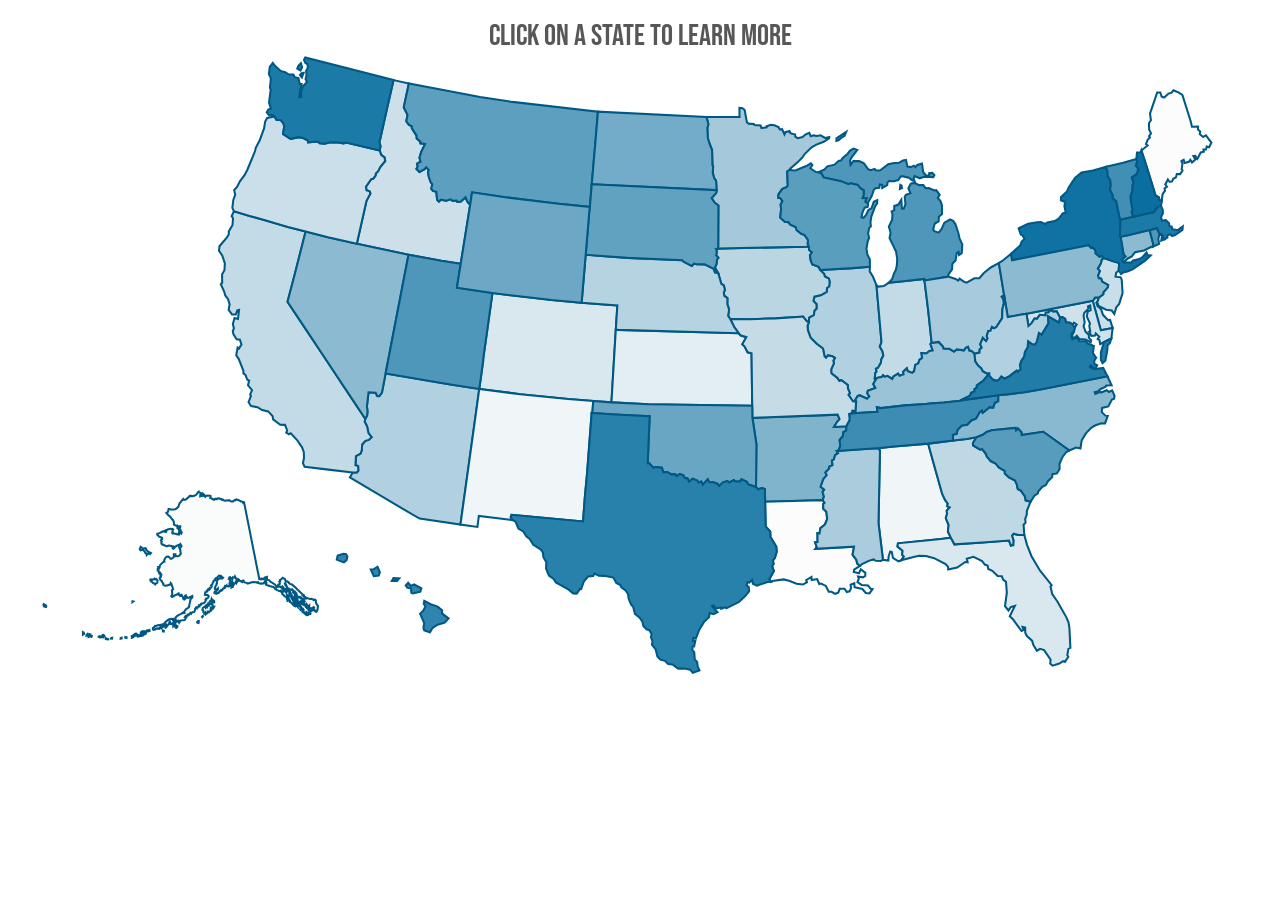
==== commit d5dbca17: "stats to its own route and changed flex" ====
--- a/index.html
+++ b/index.html
@@ -12,664 +12,486 @@
             rel="stylesheet"
         />
     </head>
-    <body onload="loadData()">
-        <div>
-            <div class="card-container">
-                <div class="card">
-                    <div class="stats-container">
-                        <div class="box">
-                            <div
-                                class="stats-percentage"
-                                id="jurisdictions"
-                            ></div>
-                            <div class="stats-label">
-                                Jurisdictions Published
-                            </div>
-                        </div>
-                        <div class="box">
-                            <div class="stats-percentage" id="completion"></div>
-                            <div class="stats-label">National Completion</div>
-                        </div>
-                        <div class="box">
-                            <div class="stats-percentage" id="population"></div>
-                            <div class="stats-label">Population Coverage</div>
-                        </div>
-                        <div class="box">
-                            <div class="stats-percentage" id="pages"></div>
-                            <div class="stats-label">
-                                Pages of Zoning Code Read
-                            </div>
-                        </div>
-                    </div>
+    <body onload="stateFill()">
+        <div class="map-title">Click on a state to learn more</div>
+
+        <div class="map-container">
+            <!--
+            <div class="legend">
+                <div class="legend-title" style="padding-bottom: 10px">
+                    % Published:
                 </div>
+                <span class="legend-number">0%</span>
+                <div class="gradient-bar"></div>
+                <span class="legend-number">100%</span>
             </div>
-            <div class="title-container">
-                <div class="map-title">Click on a state to learn more</div>
-            </div>
-
-            <div class="map-container">
-                <div class="legend">
-                    <div class="legend-title" style="padding-bottom: 10px">
-                        % Published:
-                    </div>
-                    <span class="legend-number">0%</span>
-                    <div class="gradient-bar"></div>
-                    <span class="legend-number">100%</span>
-                </div>
-                <svg
-                    viewBox="0 0 700 370"
-                    fill="none"
-                    xmlns="http://www.w3.org/2000/svg"
-                    class="svg-container"
+            -->
+            <svg
+                viewBox="0 0 700 370"
+                fill="none"
+                xmlns="http://www.w3.org/2000/svg"
+                class="svg-container"
+            >
+                <a xlink:href="https://www.zoningatlas.org/" target="_blank">
+                    <path
+                        id="AL"
+                        d="M518.092 227.282L521.397 239.113L526.256 256.478L528.012 260.235L529.585 262.332L529.195 263.754L530.664 264.442L528.897 266.455L529.153 268.187L528.381 270.683L530.024 274.747L529.619 278.529L531.338 282.193L525.5 282.941L500.462 285.439L500.232 287.3L503.158 289.733L502.917 292.064L503.919 293.127L502.363 295.362L500.771 295.973L497.532 293.947L496.902 290.539L495.969 290.19L495.067 292.916L494.881 295.452L491.729 295.026L489.131 273.72L489.654 246.829L489.988 231.287L488.699 229.932L498.244 229.018L518.092 227.282Z"
+                        stroke="#005984"
+                        stroke-width="1.2"
+                        class="state"
+                    />
+                </a>
+                <a xlink:href="https://www.zoningatlas.org/" target="_blank">
+                    <path
+                        id="AK"
+                        d="M158.229 324.336L158.05 323.547L158.775 323.796L158.967 324.612L158.25 324.754L158.229 324.336ZM157.129 323.128L157.813 323.504L157.825 324.414L157.505 324.21L157.129 323.128ZM152.571 319.416L153.164 319.111L153.49 319.207L153.632 319.914L153.127 320.253L152.488 319.977L152.571 319.416ZM151.11 320.342L152.273 320.14L152.854 320.938L154.3 321.558L154.899 322.049L155.094 322.549L155.397 322.556L155.671 323.203L156.352 323.71L156.611 324.266L156.845 323.982L157.14 324.399L157.81 326.182L157.762 326.654L156.993 326.823L156.475 325.993L156.236 326.152L155.468 325.64L155.38 325.92L154.856 325.842L155.159 326.51L155.524 326.185L155.884 326.348L156.061 327.339L155.511 327.411L154.352 326.461L153.93 325.925L153.773 325.272L153.164 325.515L153.01 325.033L153.464 324.825L153.785 324.252L153.34 323.552L152.734 323.574L152.253 322.369L151.862 321.821L151.636 322.378L151.269 321.728L151.555 321.278L150.988 320.583L151.11 320.342ZM151.915 324.163L152.521 324.314L152.745 323.821L153.15 323.894L152.997 324.694L152.376 324.673L151.915 324.163ZM149.451 317.88L148.947 317.521L149.27 317.093L150.783 317.082L151.384 316.872L152.094 317.597L153.127 318.04L153.222 318.605L152.896 319.027L152.278 319.089L151.98 319.562L151.345 319.532L150.797 319.941L150.327 318.87L150.146 318.13L149.687 318.259L149.451 317.88ZM149.576 320.15L149.112 319.888L148.492 319.236L148.278 318.662L148.491 318.286L148.901 318.472L148.823 317.965L150.089 318.492L150.457 319.282L150.127 319.495L150.198 320.487L150.533 320.664L150.554 321.843L150.08 321.74L150.234 322.411L149.876 322.162L149.316 320.9L149.576 320.15ZM148.511 321.487L148.584 322.04L148.14 321.846L146.555 320.045L145.769 319.59L145.845 319.041L145.263 317.921L144.327 317.164L144.736 316.04L145.154 316.339L145.833 316.467L146.382 316.367L146.626 317.103L147.886 319.403L148.511 321.487ZM145.588 312.417L146.527 312.524L146.999 312.332L147.085 312.696L148.19 313.759L147.64 313.711L147.644 314.179L148.388 314.681L148.922 315.812L148.476 316.294L148.427 316.762L147.803 317.872L147.536 317.936L147.155 317.055L147.174 316.473L146.851 315.698L146.25 314.804L146.155 314.272L145.582 313.073L145.096 312.626L144.73 311.723L145.588 312.417ZM143.935 317.461L144.304 317.357L144.918 318.113V318.748L144.378 319.04L144.2 318.083L143.935 317.461ZM141.731 313.614L142.49 313.42L142.865 312.881L143.73 313.241L143.522 313.967L143.732 314.171L143.88 313.368L144.806 313.349L145.422 313.727L145.428 314.736L145.676 314.757L146.322 315.903L145.716 316.284L144.199 315.635L144.541 316.655L144.267 317.181L143.751 317.125L143.298 316.555L142.655 316.253L142.007 315.456L141.377 315.178L141.211 314.419L141.48 314.069L141.408 313.393L141.731 313.614ZM113.441 308.978L112.545 310.314L112.512 310.798L111.708 311.204L111.821 310.444L112.633 309.57L113.101 308.668L113.441 308.978ZM112.098 307.253L112.061 308.276L111.821 309.349L111.314 309.051L111.597 307.811L112.098 307.253ZM107.15 260.292L107.344 260.494L108.239 260.61L108.69 260.43L109.32 260.361L110.035 260.469L110.425 260.318L110.875 260.66L111.651 261.001L112.639 260.969L112.862 260.671L113.488 260.431L113.71 260.042L114.401 259.889L114.43 260.121L114.825 259.925L115.733 260.143L116.421 260.647L117.015 260.824L117.18 261.061L117.69 261.027L118.25 261.383L118.393 261.654L118.64 261.352L119.026 261.47L127.911 306.279L129.091 306.452L129.148 305.998L130.429 306.354L130.952 305.447L132.371 305.053L132.408 306.392L132.867 306.762L133.79 306.992L134.129 307.633L137.199 309.543L137.99 311.036L138.309 310.477L139.182 309.447L139.764 309.261L139.89 308.608L139.627 307.767L140.053 307.652L139.945 306.861L140.644 306.482L141.559 305.525L142.954 306.317L143.052 307.02L143.507 307.618L144.17 307.592L145.247 308.358L145.277 308.661L145.804 309.094L146.979 309.401L149.471 311.583L149.944 312.213L150.689 312.77L151.977 314.087L153.195 315.186L153.104 315.847L153.973 315.772L154.052 316.658L154.815 316.758L155.225 317.673L155.86 317.388L157.455 317.913L158.308 317.81L158.878 318.109L159.307 318.094L159.597 318.511L160.469 318.328L160.926 318.776L160.929 319.952L161.309 320.779L162.204 322.048L162.06 322.516L161.899 324.037L161.321 325.297L160.886 324.917L160.594 325.198L159.997 324.323L159.929 323.905L159.457 323.521L159.877 322.799L159.645 322.694L159.269 323.541L158.791 323.254L158.501 323.609L157.052 322.981L157.032 321.743L156.48 322.36L156.644 322.917L155.959 322.68L155.654 322.187L155.831 321.466L155.511 320.93L155.163 321.583L154.301 320.711L154.056 321.028L153.571 320.216L153.882 319.5L154.363 319.338L153.986 318.695L153.936 317.721L153.552 317.882L152.495 317.371L151.627 316.652L150.074 316.418L149.511 314.531L149.018 314.437L148.869 313.64L148.36 313.565L147.402 312.739L147.062 312.25L145.925 312.41L144.312 311.363L142.854 308.26L142.832 309.074L143.129 309.718L143.993 310.866L143.93 311.118L144.561 312.083L144.693 312.791L144.177 312.786L143.58 312.104L143.036 312.119L142.405 312.53L142.103 311.406L141.408 310.592L141.099 310.987L139.305 310.418L139.244 310.743L140.17 310.821L141.033 311.422L141.294 311.382L141.544 311.979L142.092 312.617L141.35 313.269L140.781 313.144L140.943 313.796L140.158 313.465L139.843 313.162L139.436 313.268L138.072 312.617L137.047 311.996L136.841 311.509L136.205 310.896L134.822 310.676L133.998 310.285L132.649 309.934L131.719 309.496L131.644 308.826L131.903 308.982L132.084 308.514L131.605 307.626L131.824 307.028L131.613 306.815L131.241 307.951L130.142 308.872L128.614 308.94L127.253 308.567L127.118 308.106L126.553 308.319L125.871 308.096L124.443 308.018L123.629 308.128L121.87 308.687L121.256 308.979L120.339 308.408L119.279 308.23L118.904 307.845L118.682 307.152L117.995 307.291L117.847 307.974L116.503 307.274L116.267 306.928L115.076 307.777L114.55 308.663L114.205 307.92L114.416 307.461L114.797 307.524L115.939 306.833L115.731 306.421L115.188 306.697L114.9 306.159L114.38 306.143L113.703 304.776L113.543 305.154L112.844 305.408L112.594 305.254L112.396 305.723L111.474 305.663L111.477 306.173L110.89 306.362L110.583 306.194L110.713 305.269L110.45 305.322L110.124 306.324L110.719 306.587L110.837 307.281L111.253 308.008L111.123 308.829L110.637 308.602L110.536 309.016L111.003 309.14L111.349 310.187L110.718 310.454L110.336 310.276L109.79 310.621L109.473 310.392L108.723 310.479L108.715 310.076L108.371 310.37L108.213 310.891L107.862 310.466L107.505 311.134L107.697 311.42L107.159 311.83L106.656 311.921L106.479 312.441L105.951 312.935L105.56 312.792L105.171 313.351L104.833 313.338L104.174 314.475L103.418 314.597L103.158 314.249L102.713 314.863L101.738 314.432L101.933 313.59L102.551 313.271L102.959 313.315L103.062 312.983L103.764 312.311L103.776 311.773L102.849 312.542L102.037 312.138L101.924 311.843L102.295 310.591L102.934 309.671L103.008 308.951L103.206 308.808L103.252 308.015L102.882 307.178L103.683 306.816L105.188 305.501L105.58 305.973L106.076 306.079L106.753 305.513L105.928 304.891L105.591 304.402L104.968 304.496L104.526 304.265L104.406 304.495L103.685 304.873L103.384 305.559L102.649 305.753L101.91 306.556L101.85 307.08L101.276 307.367L101.158 307.938L100.751 308.292L100.573 309.297L99.7698 309.956L100.178 310.456L99.8625 311.224L99.0853 311.372L99.0303 312.343L98.3069 312.695L98.0723 312.294L97.7193 313.058L97.279 313.075L97.3621 313.627L96.3964 313.942L96.2056 315.419L97.3113 315.508L98.1968 315.906L98.4499 316.381L98.1017 317.175L97.5099 317.657L96.9499 317.688L96.8906 318.121L96.5323 318.285L96.6998 318.822L96.3139 319.628L95.5013 320.37L95.0293 320.366L94.5781 320.63L94.13 320.579L93.7854 320.872L93.8763 321.276L93.2391 321.474L93.0931 322.067L92.6617 321.67L92.1436 322.82L91.3352 322.723L91.3657 323.336L90.8913 323.156L90.5371 323.413L90.5077 324.247L89.901 325.522L89.0083 325.65L88.2574 326.198L88.1162 326.519L87.6759 326.035L86.8197 327.228L86.6126 326.873L86.1663 326.952L86.0245 327.645L85.5536 327.885L85.0043 327.746L84.5406 328.416L85.2748 328.674L84.357 330.18L81.9493 330.508L81.1799 331.819L81.0375 331.508L81.2008 330.655L80.7509 330.482L80.1316 330.755L80.0101 331.088L79.0432 331.565L78.5921 332.179L78.5083 331.707L78.2092 332.216L77.7012 331.82L76.6051 332.526L75.8548 332.428L76.0319 331.789L75.7662 331.144L75.4114 331.613L75.3755 332.148L74.1687 333.652L73.8659 333.21L73.6846 333.818L72.9954 333.611L73.0145 332.638L72.6136 332.376L72.4114 332.709L72.7471 333.174L72.4778 333.813L71.8562 334.091L71.5408 333.283L71.0263 333.167L70.8941 333.449L71.359 333.934L70.3071 334.492L70.9228 334.774L70.8911 335.1L70.4004 334.776L69.5849 335.32L68.1825 335.081L67.4322 335.401L67.3179 335.699L66.4521 335.952L65.8927 335.725L65.846 334.783L66.4712 334.585L67.0887 333.585L67.6673 333.647L69.0279 333.119L70.0343 333.237L70.3131 333.983L70.6841 333.525L70.702 332.927L71.3105 332.741L71.9333 332.826L72.9427 331.668L74.003 330.633L75.3169 329.758L76.7708 329.474L77.3356 329.745L77.928 329.508L78.0369 329.954L77.6659 330.409L77.974 330.816L78.1374 330.234L78.8458 330.26L79.0145 330.651L79.4256 330.824L79.495 330.368L78.8171 329.898L78.7794 329.625L79.3729 328.411L80.073 327.759L80.9932 327.139L82.4028 326.63L83.4475 325.829L83.8873 326.175L84.2846 326.069L84.1607 325.507L84.3109 324.98L85.1312 323.9L86.1884 323.235L87.0422 322.314L87.0357 321.776L87.8691 317.995L88.8958 317.015L88.827 316.205L86.4302 317.242L85.702 317.061L85.5566 316.558L85.1569 316.322L85.0642 315.777L84.6699 315.988L84.3731 316.805L84.7022 317.876L84.1793 318.302L83.761 318.106L83.0604 316.374L82.5638 315.494L82.2694 315.469L82.0265 316.077L81.7698 316.159L81.4377 315.62L80.998 315.503L80.8651 314.651L79.4351 315.454L78.1505 315.992L78.0147 316.352L76.991 316.806L76.5775 316.246L77.0843 315.705L77.0963 314.294L76.9575 312.789L77.6533 312.255L77.2818 310.963L76.9323 310.214L76.7068 309.149L76.2526 308.654L76.0032 309.526L75.3558 309.622L74.2794 310.048L73.0486 310.129L72.409 309.973L71.8975 309.593L71.9483 308.815L71.5109 308.505L70.9312 307.309L70.3394 307L69.8135 305.715L70.3897 305.267L70.6655 304.299L70.2574 304.443L70.3053 303.83L70.5674 303.344L70.1749 302.823L70.0391 303.284L69.5036 303.009L69.573 302.173L69.1475 301.99L69.0111 301.39L69.1475 300.701L68.6509 300.929L68.6982 300.255L69.2594 300.206L68.9591 299.377L69.7459 299.459L69.9062 298.563L70.1928 297.993L71.9411 296.296L72.33 295.756L72.5203 295.893L72.5299 295.064L73.2844 293.736L73.833 293.25L74.7156 293.145L75.3324 293.479L76.1312 294.468L76.7415 294.448L77.6826 293.732L78.689 292.583L79.1318 292.503L79.2036 292.842L80.2201 292.962L81.1547 292.795L82.0929 291.56L82.1258 291.234L81.8619 289.979L81.8883 289.248L81.3587 288.412L81.208 287.707L81.8051 287.966L82.4423 287.465L82.5363 286.936L81.8931 285.865L81.254 286.589L80.7443 286.396L80.2082 286.767L79.6308 286.802L79.4573 287.08L78.7704 287.413L78.4802 288.111L78.1164 288.363L78.0835 287.487L77.7162 287.258L77.3506 287.884L77.2393 287.537L76.5835 286.962L75.1105 286.755L73.9826 287.117L73.568 287.139L72.7656 286.67L71.2201 286.014L70.8594 285.644L70.7552 285.14L71.0335 284.511L70.5668 283.846L70.7995 283.255L71.2088 283.015L71.2429 282.219L70.6876 282.112L70.267 281.818L69.4 281.476L69.0141 280.986L68.3715 280.439L68.4128 279.931L69.6687 279.514L71.289 278.689L72.3839 278.219L72.8745 278.687L73.4298 278.863L73.6517 278.36L73.3179 278.225L73.3723 277.768L74.8442 277.273L76.4477 276.965L77.271 277.033L77.6952 277.291L77.341 278.048L77.3398 278.617L77.1065 278.987L77.3069 279.663L77.8574 279.637L78.5263 279.837L79.3298 279.812L79.5303 280.077L80.0418 280.203L80.5253 280.024L81.0865 280.361L81.783 279.366L82.2042 279.354L82.4567 279.606L82.6619 279.001L81.9146 278.62L81.1356 278.768L81.3037 277.982L80.8245 277.073L80.2249 276.728L80.137 275.925L80.6527 275.812L81.1876 276.655L80.9968 277.244L81.2463 277.766L81.856 278.405L82.0779 277.834L81.4048 276.979L81.8919 275.635L81.6603 275.369L80.8831 275.573L80.1346 275.388L80.049 275.137L79.6344 275.321L78.1224 274.525L78.1775 273.905L77.9142 272.49L77.6073 271.935L77.0759 271.417L76.0612 270.067L75.5927 269.523L75.0656 269.325L74.3961 268.393L73.69 267.793L73.687 267.628L74.3183 267.508L74.7156 266.818L75.0123 265.362L76.5482 265.757L78.4946 265.719L79.0295 265.533L79.909 264.921L80.8035 263.891L81.1104 262.793L81.5544 261.863L82.2891 261.133L82.6356 260.558L83.5223 259.695L83.609 259.97L84.2439 260.117L85.2299 259.723L85.8683 259.26L87.403 257.762L87.9313 257.732L87.9666 257.969L88.5123 257.821L89.0239 257.917L90.0692 257.766L91.1049 257.126L92.1609 255.706L92.5725 255.404L92.6306 255.667L94.1246 256.323L94.2365 256.733L93.6956 257.272L93.4575 257.294L93.4431 258.036L94.2197 257.809L94.2748 257.417L94.6338 257.061L94.7451 257.267L95.0179 256.443L95.7634 257.208L95.6354 257.788L96.111 257.952L96.3875 258.287L96.8039 257.735L97.5339 257.702L97.9395 257.524L99.0015 257.681L99.5448 257.887L99.3097 259.014L100.323 259.277L100.402 259.566L101.4 260.025L101.406 259.791L102.095 259.438L102.767 259.433L102.79 259.694L103.183 259.701L103.575 259.312L104.249 259.21L104.728 259.336L105.406 259.68L105.705 259.583L106.181 260.085L106.406 259.86L106.828 259.984L107.15 260.292ZM99.4264 320.516L99.4174 320.741L98.5283 320.424L99.1398 319.148L99.7147 319.034L100.088 317.863L100.54 318.883L100.892 318.517L101.614 319.065L101.638 319.855L100.614 319.986L100.162 320.339L99.4264 320.516ZM96.7979 322.939L97.5446 322.281L96.8709 322.149L96.8583 321.582L97.4052 321.208L97.8085 321.474L97.8731 322.041L98.0903 321.666L98.1076 320.831L98.5851 321.199L98.6641 320.661L99.0931 320.984L99.6035 320.976L99.9989 320.671L100.665 321.164L100.698 322.595L101.529 322.47L101.001 323.423L99.9834 323.057L100.378 323.676L100.104 324.189L99.5676 323.96L99.5711 324.929L98.779 325.208L98.5217 325.614L98.0197 325.245L97.5015 326.263L97.0887 326.368L96.6501 326.83L96.5005 325.728L95.8735 326.322L95.8502 325.964L95.3027 325.618L95.2608 324.618L94.7319 324.211L95.04 323.066L96.0997 322.342L96.7369 322.403L96.7979 322.939ZM95.2501 327.525L94.684 328.518L94.5081 328.352L95.2501 327.525ZM92.2046 330.812L92.6402 330.867L92.475 331.891L91.7552 331.739L91.6362 331.378L92.2046 330.812ZM80.2824 333.28L80.0329 334.303L79.0881 335.082L79.6302 333.803L79.9054 333.962L80.2824 333.28ZM78.5765 332.731L79.0959 332.781L79.0319 333.313L78.4527 333.855L78.0363 333.41L77.712 333.751L77.6354 332.83L77.8089 332.549L78.5765 332.731ZM73.5512 334.041L73.55 334.475L73.2018 334.701L73.0109 334.212L73.5512 334.041ZM78.4772 291.821L78.0913 292.266L78.0458 291.825L78.4772 291.821ZM71.7042 336.231L72.2744 336.5L72.1697 336.892L71.6826 336.797L71.7042 336.231ZM63.8159 335.96L63.917 336.55L63.4515 336.71L63.3941 336.112L63.8159 335.96ZM63.1517 336.551L62.1944 336.921L62.076 336.522L62.5325 336.122L63.1517 336.551ZM67.0277 306.306L67.6075 306.217L67.6649 306.591L68.1597 306.591L68.5702 306.998L68.4146 308.396L68.0879 308.793L67.419 308.945L67.194 309.404L66.3881 308.707L65.9567 308.64L65.1884 307.79L64.8743 307.728L64.428 307.226L64.3813 306.547L64.6697 306.438L65.5169 306.775L66.0381 306.36L66.494 306.387L66.7471 306.086L67.0277 306.306ZM61.2359 336.909L61.6326 337.361L60.5155 338.087L60.5012 338.236L61.8259 337.805L61.769 338.187L61.2066 338.535L60.3612 338.677L60.1936 339.114L59.2566 339.415L58.5117 339.298L57.9362 339.651L56.9393 339.855L56.5426 339.332L57.5993 339.037L57.8931 339.173L58.69 338.895L58.6093 338.394L59.125 337.968L59.6773 338.334L59.8071 338.026L59.1729 337.795L58.8833 337.374L59.3153 336.87L60.4718 336.733L60.5849 337.436L61.2359 336.909ZM53.4906 339.561L54.7961 338.896L54.9493 338.519L55.4591 338.175L56.1609 338.099L56.4589 338.405L56.4577 339.072L55.0744 339.488L54.1972 340.327L53.5923 340.557L53.4906 339.561ZM50.4463 340.174L50.4565 340.664L49.7056 340.512L49.6984 340.19L50.4463 340.174ZM54.4012 319.324L53.928 319.682L53.9681 319.216L54.4012 319.324ZM47.5648 340.449L47.6408 340.942L47.0209 341.105L47.058 340.624L47.5648 340.449ZM58.7379 287.473L60.2194 288.624L61.3406 288.267L61.7594 288.433L62.0712 288.864L62.0377 289.47L62.8053 289.994L63.0052 290.349L64.0845 290.739L64.7104 291.095L64.1767 291.723L63.6795 291.441L63.0656 291.435L62.6976 291.685L62.2584 292.316L62.0018 291.564L61.626 291.011L61.1988 290.844L61.1121 290.3L60.1996 289.39L59.7078 289.245L58.8019 289.575L58.3011 289.145L58.212 288.503L58.7379 287.473ZM42.0746 340.513L41.9747 341.07L41.3901 341.011L41.6294 340.586L42.0746 340.513ZM38.2938 340.619L38.6222 340.95L39.7022 341.243L39.6968 341.411L38.3518 341.255L38.2938 340.619ZM36.4856 339.391L36.6149 338.935L37.075 338.878L37.5117 339.511L37.1599 339.882L36.8183 339.745L36.7848 340.277L36.2176 340.145L34.8803 340.277L34.2694 339.908L34.5728 339.617L35.2686 339.905L36.4856 339.391ZM29.6659 339.315L30.2062 339.41L30.0016 339.997L29.3703 339.682L28.3191 340.077L28.3203 339.056L28.6793 339.153L28.9587 338.499L29.3973 338.624L29.219 339.126L29.6659 339.315ZM27.8638 338.184L28.0905 338.517L27.5939 339.219L27.0692 339.28L27.2283 338.802L27.8638 338.184ZM25.0576 337.282L25.5261 337.491L25.7583 338.21L25.0504 338.672L25.0576 337.282ZM3.35461 321.61L3.69565 322.147L3.48205 322.604L2.29976 322.303L2 321.226L2.1783 320.902L3.35461 321.61Z"
+                        stroke="#005984"
+                        stroke-width="1.2"
+                        class="state"
+                    />
+                </a>
+                <a xlink:href="https://www.zoningatlas.org/" target="_blank">
+                    <path
+                        id="AZ"
+                        d="M256.255 195.371L245.267 274.534L221.42 270.981L208.493 263.512L180.751 247.041L182.448 244.156L184.807 244.101L185.692 243.012L185.552 240.326L184.015 239.935L184.295 234.626L186.978 233.108L187.694 231.155L187.916 227.796L189.772 225.63L191.742 225.099L193.421 223.505L191.591 221.098L190.776 217.184L189.391 214.551L189.741 212.786L190.795 211.029L191.043 208.412L190.685 205.588L191.632 197.337L195.756 197.585L196.768 199.53L197.868 199.655L199.456 197.516L201.602 186.352L240.306 192.957L256.255 195.371Z"
+                        stroke="#005984"
+                        stroke-width="1.2"
+                        class="state"
+                    />
+                </a>
+                <a xlink:href="https://www.zoningatlas.org/" target="_blank">
+                    <path
+                        id="AR"
+                        d="M470.45 217.098L470.254 219.733L468.621 220.612L468.391 222.818L466.425 225.262L466.845 228.629L465.883 231.179L464.79 231.631L465.557 232.83L463.809 234.008L463.149 236.449L461.958 237.162L462.328 239.887L460.281 240.774L460.44 241.709L458.147 244.15L458.929 245.652L456.947 248.029L455.382 252.437L457.483 254.172L456.51 255.379L457.313 258.25L456.541 260.26L428.026 261.087L423.001 261.202L422.846 253.718L421.207 253.151L418.94 253.877L417.671 252.571L417.912 227.761L415.566 212.186L417.184 212.16L465.295 210.379L466.402 213.018L464.834 214.833L463.209 217.552L470.45 217.098Z"
+                        stroke="#005984"
+                        stroke-width="1.2"
+                        class="state"
+                    />
+                </a>
+                <a xlink:href="https://www.zoningatlas.org/" target="_blank">
+                    <path
+                        id="CA"
+                        d="M154.964 103.599L148.911 127.256L144.395 144.562L154.814 160.225L164.943 175.457L173.065 187.661L179.012 196.623L189.742 212.787L189.391 214.552L190.776 217.184L191.591 221.099L193.421 223.505L191.742 225.099L189.773 225.631L187.917 227.796L187.695 231.156L186.978 233.108L184.296 234.626L184.016 239.935L185.553 240.327L185.693 243.013L184.808 244.102L182.449 244.157L166.971 242.308L154.361 240.802L153.375 238.694L153.976 235.806L153.892 232.234L152.852 229.451L150.067 225.337L146.308 221.197L145.214 221.817L143.659 220.872L144.189 219.591L142.918 216.334L140.156 216.279L135.99 213.134L135.727 211.302L133.113 208.481L129.606 207.675L126.881 205.999L123.099 205.408L121.652 203.121L123.076 199.42L122.559 198.662L123.685 196.079L121.351 193.283L121.993 190.481L120.952 190.068L119.814 187.185L118.686 186.301L118.583 184.673L115.963 177.946L114.455 175.746L115.277 171.254L115.977 171.85L117.505 169.47L116.622 166.64L114.692 166.411L112.856 163.572L112.442 161.625L113.111 160.031L112.485 157.531L113.513 153.942L115.487 154.506L116.121 149.288L115.084 149.571L114.24 151.963L112.017 151.905L110.047 149.323L110.592 145.996L109.713 143.011L108.078 140.83L107.484 138.729L105.473 134.322L106.265 133.441L106.226 128.501L107.604 126.183L107.833 122.131L106.344 117.602L104.407 114.767L104.691 112.162L109.047 107.043L110.129 105.178L110.135 103.478L112.306 99.7058L112.591 95.7641L111.798 94.5369L113.118 91.7176L122.816 94.5854L131.298 96.9542L144.623 100.871L154.964 103.599Z"
+                        stroke="#005984"
+                        stroke-width="1.2"
+                        class="state"
+                    />
+                </a>
+                <a xlink:href="https://www.zoningatlas.org/" target="_blank">
+                    <path
+                        id="CO"
+                        d="M315.937 145.157L336.788 146.707L335.888 160.824L333.339 203.223L322.736 202.408L307.993 201.302L280.123 198.476L274.055 197.675L256.255 195.372L258.51 179.049L258.569 177.498L260.264 165.604L263.935 139.404L275.668 140.91L298.437 143.558L315.937 145.157Z"
+                        stroke="#005984"
+                        stroke-width="1.2"
+                        class="state"
+                    />
+                </a>
+                <a
+                    xlink:href="https://www.zoningatlas.org/connecticut"
+                    target="_blank"
                 >
-                    <a
-                        xlink:href="https://www.zoningatlas.org/"
-                        target="_blank"
-                    >
-                        <path
-                            id="AL"
-                            d="M518.092 227.282L521.397 239.113L526.256 256.478L528.012 260.235L529.585 262.332L529.195 263.754L530.664 264.442L528.897 266.455L529.153 268.187L528.381 270.683L530.024 274.747L529.619 278.529L531.338 282.193L525.5 282.941L500.462 285.439L500.232 287.3L503.158 289.733L502.917 292.064L503.919 293.127L502.363 295.362L500.771 295.973L497.532 293.947L496.902 290.539L495.969 290.19L495.067 292.916L494.881 295.452L491.729 295.026L489.131 273.72L489.654 246.829L489.988 231.287L488.699 229.932L498.244 229.018L518.092 227.282Z"
-                            stroke="#005984"
-                            stroke-width="1.2"
-                            class="state"
-                        />
-                    </a>
-                    <a
-                        xlink:href="https://www.zoningatlas.org/"
-                        target="_blank"
-                    >
-                        <path
-                            id="AK"
-                            d="M158.229 324.336L158.05 323.547L158.775 323.796L158.967 324.612L158.25 324.754L158.229 324.336ZM157.129 323.128L157.813 323.504L157.825 324.414L157.505 324.21L157.129 323.128ZM152.571 319.416L153.164 319.111L153.49 319.207L153.632 319.914L153.127 320.253L152.488 319.977L152.571 319.416ZM151.11 320.342L152.273 320.14L152.854 320.938L154.3 321.558L154.899 322.049L155.094 322.549L155.397 322.556L155.671 323.203L156.352 323.71L156.611 324.266L156.845 323.982L157.14 324.399L157.81 326.182L157.762 326.654L156.993 326.823L156.475 325.993L156.236 326.152L155.468 325.64L155.38 325.92L154.856 325.842L155.159 326.51L155.524 326.185L155.884 326.348L156.061 327.339L155.511 327.411L154.352 326.461L153.93 325.925L153.773 325.272L153.164 325.515L153.01 325.033L153.464 324.825L153.785 324.252L153.34 323.552L152.734 323.574L152.253 322.369L151.862 321.821L151.636 322.378L151.269 321.728L151.555 321.278L150.988 320.583L151.11 320.342ZM151.915 324.163L152.521 324.314L152.745 323.821L153.15 323.894L152.997 324.694L152.376 324.673L151.915 324.163ZM149.451 317.88L148.947 317.521L149.27 317.093L150.783 317.082L151.384 316.872L152.094 317.597L153.127 318.04L153.222 318.605L152.896 319.027L152.278 319.089L151.98 319.562L151.345 319.532L150.797 319.941L150.327 318.87L150.146 318.13L149.687 318.259L149.451 317.88ZM149.576 320.15L149.112 319.888L148.492 319.236L148.278 318.662L148.491 318.286L148.901 318.472L148.823 317.965L150.089 318.492L150.457 319.282L150.127 319.495L150.198 320.487L150.533 320.664L150.554 321.843L150.08 321.74L150.234 322.411L149.876 322.162L149.316 320.9L149.576 320.15ZM148.511 321.487L148.584 322.04L148.14 321.846L146.555 320.045L145.769 319.59L145.845 319.041L145.263 317.921L144.327 317.164L144.736 316.04L145.154 316.339L145.833 316.467L146.382 316.367L146.626 317.103L147.886 319.403L148.511 321.487ZM145.588 312.417L146.527 312.524L146.999 312.332L147.085 312.696L148.19 313.759L147.64 313.711L147.644 314.179L148.388 314.681L148.922 315.812L148.476 316.294L148.427 316.762L147.803 317.872L147.536 317.936L147.155 317.055L147.174 316.473L146.851 315.698L146.25 314.804L146.155 314.272L145.582 313.073L145.096 312.626L144.73 311.723L145.588 312.417ZM143.935 317.461L144.304 317.357L144.918 318.113V318.748L144.378 319.04L144.2 318.083L143.935 317.461ZM141.731 313.614L142.49 313.42L142.865 312.881L143.73 313.241L143.522 313.967L143.732 314.171L143.88 313.368L144.806 313.349L145.422 313.727L145.428 314.736L145.676 314.757L146.322 315.903L145.716 316.284L144.199 315.635L144.541 316.655L144.267 317.181L143.751 317.125L143.298 316.555L142.655 316.253L142.007 315.456L141.377 315.178L141.211 314.419L141.48 314.069L141.408 313.393L141.731 313.614ZM113.441 308.978L112.545 310.314L112.512 310.798L111.708 311.204L111.821 310.444L112.633 309.57L113.101 308.668L113.441 308.978ZM112.098 307.253L112.061 308.276L111.821 309.349L111.314 309.051L111.597 307.811L112.098 307.253ZM107.15 260.292L107.344 260.494L108.239 260.61L108.69 260.43L109.32 260.361L110.035 260.469L110.425 260.318L110.875 260.66L111.651 261.001L112.639 260.969L112.862 260.671L113.488 260.431L113.71 260.042L114.401 259.889L114.43 260.121L114.825 259.925L115.733 260.143L116.421 260.647L117.015 260.824L117.18 261.061L117.69 261.027L118.25 261.383L118.393 261.654L118.64 261.352L119.026 261.47L127.911 306.279L129.091 306.452L129.148 305.998L130.429 306.354L130.952 305.447L132.371 305.053L132.408 306.392L132.867 306.762L133.79 306.992L134.129 307.633L137.199 309.543L137.99 311.036L138.309 310.477L139.182 309.447L139.764 309.261L139.89 308.608L139.627 307.767L140.053 307.652L139.945 306.861L140.644 306.482L141.559 305.525L142.954 306.317L143.052 307.02L143.507 307.618L144.17 307.592L145.247 308.358L145.277 308.661L145.804 309.094L146.979 309.401L149.471 311.583L149.944 312.213L150.689 312.77L151.977 314.087L153.195 315.186L153.104 315.847L153.973 315.772L154.052 316.658L154.815 316.758L155.225 317.673L155.86 317.388L157.455 317.913L158.308 317.81L158.878 318.109L159.307 318.094L159.597 318.511L160.469 318.328L160.926 318.776L160.929 319.952L161.309 320.779L162.204 322.048L162.06 322.516L161.899 324.037L161.321 325.297L160.886 324.917L160.594 325.198L159.997 324.323L159.929 323.905L159.457 323.521L159.877 322.799L159.645 322.694L159.269 323.541L158.791 323.254L158.501 323.609L157.052 322.981L157.032 321.743L156.48 322.36L156.644 322.917L155.959 322.68L155.654 322.187L155.831 321.466L155.511 320.93L155.163 321.583L154.301 320.711L154.056 321.028L153.571 320.216L153.882 319.5L154.363 319.338L153.986 318.695L153.936 317.721L153.552 317.882L152.495 317.371L151.627 316.652L150.074 316.418L149.511 314.531L149.018 314.437L148.869 313.64L148.36 313.565L147.402 312.739L147.062 312.25L145.925 312.41L144.312 311.363L142.854 308.26L142.832 309.074L143.129 309.718L143.993 310.866L143.93 311.118L144.561 312.083L144.693 312.791L144.177 312.786L143.58 312.104L143.036 312.119L142.405 312.53L142.103 311.406L141.408 310.592L141.099 310.987L139.305 310.418L139.244 310.743L140.17 310.821L141.033 311.422L141.294 311.382L141.544 311.979L142.092 312.617L141.35 313.269L140.781 313.144L140.943 313.796L140.158 313.465L139.843 313.162L139.436 313.268L138.072 312.617L137.047 311.996L136.841 311.509L136.205 310.896L134.822 310.676L133.998 310.285L132.649 309.934L131.719 309.496L131.644 308.826L131.903 308.982L132.084 308.514L131.605 307.626L131.824 307.028L131.613 306.815L131.241 307.951L130.142 308.872L128.614 308.94L127.253 308.567L127.118 308.106L126.553 308.319L125.871 308.096L124.443 308.018L123.629 308.128L121.87 308.687L121.256 308.979L120.339 308.408L119.279 308.23L118.904 307.845L118.682 307.152L117.995 307.291L117.847 307.974L116.503 307.274L116.267 306.928L115.076 307.777L114.55 308.663L114.205 307.92L114.416 307.461L114.797 307.524L115.939 306.833L115.731 306.421L115.188 306.697L114.9 306.159L114.38 306.143L113.703 304.776L113.543 305.154L112.844 305.408L112.594 305.254L112.396 305.723L111.474 305.663L111.477 306.173L110.89 306.362L110.583 306.194L110.713 305.269L110.45 305.322L110.124 306.324L110.719 306.587L110.837 307.281L111.253 308.008L111.123 308.829L110.637 308.602L110.536 309.016L111.003 309.14L111.349 310.187L110.718 310.454L110.336 310.276L109.79 310.621L109.473 310.392L108.723 310.479L108.715 310.076L108.371 310.37L108.213 310.891L107.862 310.466L107.505 311.134L107.697 311.42L107.159 311.83L106.656 311.921L106.479 312.441L105.951 312.935L105.56 312.792L105.171 313.351L104.833 313.338L104.174 314.475L103.418 314.597L103.158 314.249L102.713 314.863L101.738 314.432L101.933 313.59L102.551 313.271L102.959 313.315L103.062 312.983L103.764 312.311L103.776 311.773L102.849 312.542L102.037 312.138L101.924 311.843L102.295 310.591L102.934 309.671L103.008 308.951L103.206 308.808L103.252 308.015L102.882 307.178L103.683 306.816L105.188 305.501L105.58 305.973L106.076 306.079L106.753 305.513L105.928 304.891L105.591 304.402L104.968 304.496L104.526 304.265L104.406 304.495L103.685 304.873L103.384 305.559L102.649 305.753L101.91 306.556L101.85 307.08L101.276 307.367L101.158 307.938L100.751 308.292L100.573 309.297L99.7698 309.956L100.178 310.456L99.8625 311.224L99.0853 311.372L99.0303 312.343L98.3069 312.695L98.0723 312.294L97.7193 313.058L97.279 313.075L97.3621 313.627L96.3964 313.942L96.2056 315.419L97.3113 315.508L98.1968 315.906L98.4499 316.381L98.1017 317.175L97.5099 317.657L96.9499 317.688L96.8906 318.121L96.5323 318.285L96.6998 318.822L96.3139 319.628L95.5013 320.37L95.0293 320.366L94.5781 320.63L94.13 320.579L93.7854 320.872L93.8763 321.276L93.2391 321.474L93.0931 322.067L92.6617 321.67L92.1436 322.82L91.3352 322.723L91.3657 323.336L90.8913 323.156L90.5371 323.413L90.5077 324.247L89.901 325.522L89.0083 325.65L88.2574 326.198L88.1162 326.519L87.6759 326.035L86.8197 327.228L86.6126 326.873L86.1663 326.952L86.0245 327.645L85.5536 327.885L85.0043 327.746L84.5406 328.416L85.2748 328.674L84.357 330.18L81.9493 330.508L81.1799 331.819L81.0375 331.508L81.2008 330.655L80.7509 330.482L80.1316 330.755L80.0101 331.088L79.0432 331.565L78.5921 332.179L78.5083 331.707L78.2092 332.216L77.7012 331.82L76.6051 332.526L75.8548 332.428L76.0319 331.789L75.7662 331.144L75.4114 331.613L75.3755 332.148L74.1687 333.652L73.8659 333.21L73.6846 333.818L72.9954 333.611L73.0145 332.638L72.6136 332.376L72.4114 332.709L72.7471 333.174L72.4778 333.813L71.8562 334.091L71.5408 333.283L71.0263 333.167L70.8941 333.449L71.359 333.934L70.3071 334.492L70.9228 334.774L70.8911 335.1L70.4004 334.776L69.5849 335.32L68.1825 335.081L67.4322 335.401L67.3179 335.699L66.4521 335.952L65.8927 335.725L65.846 334.783L66.4712 334.585L67.0887 333.585L67.6673 333.647L69.0279 333.119L70.0343 333.237L70.3131 333.983L70.6841 333.525L70.702 332.927L71.3105 332.741L71.9333 332.826L72.9427 331.668L74.003 330.633L75.3169 329.758L76.7708 329.474L77.3356 329.745L77.928 329.508L78.0369 329.954L77.6659 330.409L77.974 330.816L78.1374 330.234L78.8458 330.26L79.0145 330.651L79.4256 330.824L79.495 330.368L78.8171 329.898L78.7794 329.625L79.3729 328.411L80.073 327.759L80.9932 327.139L82.4028 326.63L83.4475 325.829L83.8873 326.175L84.2846 326.069L84.1607 325.507L84.3109 324.98L85.1312 323.9L86.1884 323.235L87.0422 322.314L87.0357 321.776L87.8691 317.995L88.8958 317.015L88.827 316.205L86.4302 317.242L85.702 317.061L85.5566 316.558L85.1569 316.322L85.0642 315.777L84.6699 315.988L84.3731 316.805L84.7022 317.876L84.1793 318.302L83.761 318.106L83.0604 316.374L82.5638 315.494L82.2694 315.469L82.0265 316.077L81.7698 316.159L81.4377 315.62L80.998 315.503L80.8651 314.651L79.4351 315.454L78.1505 315.992L78.0147 316.352L76.991 316.806L76.5775 316.246L77.0843 315.705L77.0963 314.294L76.9575 312.789L77.6533 312.255L77.2818 310.963L76.9323 310.214L76.7068 309.149L76.2526 308.654L76.0032 309.526L75.3558 309.622L74.2794 310.048L73.0486 310.129L72.409 309.973L71.8975 309.593L71.9483 308.815L71.5109 308.505L70.9312 307.309L70.3394 307L69.8135 305.715L70.3897 305.267L70.6655 304.299L70.2574 304.443L70.3053 303.83L70.5674 303.344L70.1749 302.823L70.0391 303.284L69.5036 303.009L69.573 302.173L69.1475 301.99L69.0111 301.39L69.1475 300.701L68.6509 300.929L68.6982 300.255L69.2594 300.206L68.9591 299.377L69.7459 299.459L69.9062 298.563L70.1928 297.993L71.9411 296.296L72.33 295.756L72.5203 295.893L72.5299 295.064L73.2844 293.736L73.833 293.25L74.7156 293.145L75.3324 293.479L76.1312 294.468L76.7415 294.448L77.6826 293.732L78.689 292.583L79.1318 292.503L79.2036 292.842L80.2201 292.962L81.1547 292.795L82.0929 291.56L82.1258 291.234L81.8619 289.979L81.8883 289.248L81.3587 288.412L81.208 287.707L81.8051 287.966L82.4423 287.465L82.5363 286.936L81.8931 285.865L81.254 286.589L80.7443 286.396L80.2082 286.767L79.6308 286.802L79.4573 287.08L78.7704 287.413L78.4802 288.111L78.1164 288.363L78.0835 287.487L77.7162 287.258L77.3506 287.884L77.2393 287.537L76.5835 286.962L75.1105 286.755L73.9826 287.117L73.568 287.139L72.7656 286.67L71.2201 286.014L70.8594 285.644L70.7552 285.14L71.0335 284.511L70.5668 283.846L70.7995 283.255L71.2088 283.015L71.2429 282.219L70.6876 282.112L70.267 281.818L69.4 281.476L69.0141 280.986L68.3715 280.439L68.4128 279.931L69.6687 279.514L71.289 278.689L72.3839 278.219L72.8745 278.687L73.4298 278.863L73.6517 278.36L73.3179 278.225L73.3723 277.768L74.8442 277.273L76.4477 276.965L77.271 277.033L77.6952 277.291L77.341 278.048L77.3398 278.617L77.1065 278.987L77.3069 279.663L77.8574 279.637L78.5263 279.837L79.3298 279.812L79.5303 280.077L80.0418 280.203L80.5253 280.024L81.0865 280.361L81.783 279.366L82.2042 279.354L82.4567 279.606L82.6619 279.001L81.9146 278.62L81.1356 278.768L81.3037 277.982L80.8245 277.073L80.2249 276.728L80.137 275.925L80.6527 275.812L81.1876 276.655L80.9968 277.244L81.2463 277.766L81.856 278.405L82.0779 277.834L81.4048 276.979L81.8919 275.635L81.6603 275.369L80.8831 275.573L80.1346 275.388L80.049 275.137L79.6344 275.321L78.1224 274.525L78.1775 273.905L77.9142 272.49L77.6073 271.935L77.0759 271.417L76.0612 270.067L75.5927 269.523L75.0656 269.325L74.3961 268.393L73.69 267.793L73.687 267.628L74.3183 267.508L74.7156 266.818L75.0123 265.362L76.5482 265.757L78.4946 265.719L79.0295 265.533L79.909 264.921L80.8035 263.891L81.1104 262.793L81.5544 261.863L82.2891 261.133L82.6356 260.558L83.5223 259.695L83.609 259.97L84.2439 260.117L85.2299 259.723L85.8683 259.26L87.403 257.762L87.9313 257.732L87.9666 257.969L88.5123 257.821L89.0239 257.917L90.0692 257.766L91.1049 257.126L92.1609 255.706L92.5725 255.404L92.6306 255.667L94.1246 256.323L94.2365 256.733L93.6956 257.272L93.4575 257.294L93.4431 258.036L94.2197 257.809L94.2748 257.417L94.6338 257.061L94.7451 257.267L95.0179 256.443L95.7634 257.208L95.6354 257.788L96.111 257.952L96.3875 258.287L96.8039 257.735L97.5339 257.702L97.9395 257.524L99.0015 257.681L99.5448 257.887L99.3097 259.014L100.323 259.277L100.402 259.566L101.4 260.025L101.406 259.791L102.095 259.438L102.767 259.433L102.79 259.694L103.183 259.701L103.575 259.312L104.249 259.21L104.728 259.336L105.406 259.68L105.705 259.583L106.181 260.085L106.406 259.86L106.828 259.984L107.15 260.292ZM99.4264 320.516L99.4174 320.741L98.5283 320.424L99.1398 319.148L99.7147 319.034L100.088 317.863L100.54 318.883L100.892 318.517L101.614 319.065L101.638 319.855L100.614 319.986L100.162 320.339L99.4264 320.516ZM96.7979 322.939L97.5446 322.281L96.8709 322.149L96.8583 321.582L97.4052 321.208L97.8085 321.474L97.8731 322.041L98.0903 321.666L98.1076 320.831L98.5851 321.199L98.6641 320.661L99.0931 320.984L99.6035 320.976L99.9989 320.671L100.665 321.164L100.698 322.595L101.529 322.47L101.001 323.423L99.9834 323.057L100.378 323.676L100.104 324.189L99.5676 323.96L99.5711 324.929L98.779 325.208L98.5217 325.614L98.0197 325.245L97.5015 326.263L97.0887 326.368L96.6501 326.83L96.5005 325.728L95.8735 326.322L95.8502 325.964L95.3027 325.618L95.2608 324.618L94.7319 324.211L95.04 323.066L96.0997 322.342L96.7369 322.403L96.7979 322.939ZM95.2501 327.525L94.684 328.518L94.5081 328.352L95.2501 327.525ZM92.2046 330.812L92.6402 330.867L92.475 331.891L91.7552 331.739L91.6362 331.378L92.2046 330.812ZM80.2824 333.28L80.0329 334.303L79.0881 335.082L79.6302 333.803L79.9054 333.962L80.2824 333.28ZM78.5765 332.731L79.0959 332.781L79.0319 333.313L78.4527 333.855L78.0363 333.41L77.712 333.751L77.6354 332.83L77.8089 332.549L78.5765 332.731ZM73.5512 334.041L73.55 334.475L73.2018 334.701L73.0109 334.212L73.5512 334.041ZM78.4772 291.821L78.0913 292.266L78.0458 291.825L78.4772 291.821ZM71.7042 336.231L72.2744 336.5L72.1697 336.892L71.6826 336.797L71.7042 336.231ZM63.8159 335.96L63.917 336.55L63.4515 336.71L63.3941 336.112L63.8159 335.96ZM63.1517 336.551L62.1944 336.921L62.076 336.522L62.5325 336.122L63.1517 336.551ZM67.0277 306.306L67.6075 306.217L67.6649 306.591L68.1597 306.591L68.5702 306.998L68.4146 308.396L68.0879 308.793L67.419 308.945L67.194 309.404L66.3881 308.707L65.9567 308.64L65.1884 307.79L64.8743 307.728L64.428 307.226L64.3813 306.547L64.6697 306.438L65.5169 306.775L66.0381 306.36L66.494 306.387L66.7471 306.086L67.0277 306.306ZM61.2359 336.909L61.6326 337.361L60.5155 338.087L60.5012 338.236L61.8259 337.805L61.769 338.187L61.2066 338.535L60.3612 338.677L60.1936 339.114L59.2566 339.415L58.5117 339.298L57.9362 339.651L56.9393 339.855L56.5426 339.332L57.5993 339.037L57.8931 339.173L58.69 338.895L58.6093 338.394L59.125 337.968L59.6773 338.334L59.8071 338.026L59.1729 337.795L58.8833 337.374L59.3153 336.87L60.4718 336.733L60.5849 337.436L61.2359 336.909ZM53.4906 339.561L54.7961 338.896L54.9493 338.519L55.4591 338.175L56.1609 338.099L56.4589 338.405L56.4577 339.072L55.0744 339.488L54.1972 340.327L53.5923 340.557L53.4906 339.561ZM50.4463 340.174L50.4565 340.664L49.7056 340.512L49.6984 340.19L50.4463 340.174ZM54.4012 319.324L53.928 319.682L53.9681 319.216L54.4012 319.324ZM47.5648 340.449L47.6408 340.942L47.0209 341.105L47.058 340.624L47.5648 340.449ZM58.7379 287.473L60.2194 288.624L61.3406 288.267L61.7594 288.433L62.0712 288.864L62.0377 289.47L62.8053 289.994L63.0052 290.349L64.0845 290.739L64.7104 291.095L64.1767 291.723L63.6795 291.441L63.0656 291.435L62.6976 291.685L62.2584 292.316L62.0018 291.564L61.626 291.011L61.1988 290.844L61.1121 290.3L60.1996 289.39L59.7078 289.245L58.8019 289.575L58.3011 289.145L58.212 288.503L58.7379 287.473ZM42.0746 340.513L41.9747 341.07L41.3901 341.011L41.6294 340.586L42.0746 340.513ZM38.2938 340.619L38.6222 340.95L39.7022 341.243L39.6968 341.411L38.3518 341.255L38.2938 340.619ZM36.4856 339.391L36.6149 338.935L37.075 338.878L37.5117 339.511L37.1599 339.882L36.8183 339.745L36.7848 340.277L36.2176 340.145L34.8803 340.277L34.2694 339.908L34.5728 339.617L35.2686 339.905L36.4856 339.391ZM29.6659 339.315L30.2062 339.41L30.0016 339.997L29.3703 339.682L28.3191 340.077L28.3203 339.056L28.6793 339.153L28.9587 338.499L29.3973 338.624L29.219 339.126L29.6659 339.315ZM27.8638 338.184L28.0905 338.517L27.5939 339.219L27.0692 339.28L27.2283 338.802L27.8638 338.184ZM25.0576 337.282L25.5261 337.491L25.7583 338.21L25.0504 338.672L25.0576 337.282ZM3.35461 321.61L3.69565 322.147L3.48205 322.604L2.29976 322.303L2 321.226L2.1783 320.902L3.35461 321.61Z"
-                            stroke="#005984"
-                            stroke-width="1.2"
-                            class="state"
-                        />
-                    </a>
-                    <a
-                        xlink:href="https://www.zoningatlas.org/"
-                        target="_blank"
-                    >
-                        <path
-                            id="AZ"
-                            d="M256.255 195.371L245.267 274.534L221.42 270.981L208.493 263.512L180.751 247.041L182.448 244.156L184.807 244.101L185.692 243.012L185.552 240.326L184.015 239.935L184.295 234.626L186.978 233.108L187.694 231.155L187.916 227.796L189.772 225.63L191.742 225.099L193.421 223.505L191.591 221.098L190.776 217.184L189.391 214.551L189.741 212.786L190.795 211.029L191.043 208.412L190.685 205.588L191.632 197.337L195.756 197.585L196.768 199.53L197.868 199.655L199.456 197.516L201.602 186.352L240.306 192.957L256.255 195.371Z"
-                            stroke="#005984"
-                            stroke-width="1.2"
-                            class="state"
-                        />
-                    </a>
-                    <a
-                        xlink:href="https://www.zoningatlas.org/"
-                        target="_blank"
-                    >
-                        <path
-                            id="AR"
-                            d="M470.45 217.098L470.254 219.733L468.621 220.612L468.391 222.818L466.425 225.262L466.845 228.629L465.883 231.179L464.79 231.631L465.557 232.83L463.809 234.008L463.149 236.449L461.958 237.162L462.328 239.887L460.281 240.774L460.44 241.709L458.147 244.15L458.929 245.652L456.947 248.029L455.382 252.437L457.483 254.172L456.51 255.379L457.313 258.25L456.541 260.26L428.026 261.087L423.001 261.202L422.846 253.718L421.207 253.151L418.94 253.877L417.671 252.571L417.912 227.761L415.566 212.186L417.184 212.16L465.295 210.379L466.402 213.018L464.834 214.833L463.209 217.552L470.45 217.098Z"
-                            stroke="#005984"
-                            stroke-width="1.2"
-                            class="state"
-                        />
-                    </a>
-                    <a
-                        xlink:href="https://www.zoningatlas.org/"
-                        target="_blank"
-                    >
-                        <path
-                            id="CA"
-                            d="M154.964 103.599L148.911 127.256L144.395 144.562L154.814 160.225L164.943 175.457L173.065 187.661L179.012 196.623L189.742 212.787L189.391 214.552L190.776 217.184L191.591 221.099L193.421 223.505L191.742 225.099L189.773 225.631L187.917 227.796L187.695 231.156L186.978 233.108L184.296 234.626L184.016 239.935L185.553 240.327L185.693 243.013L184.808 244.102L182.449 244.157L166.971 242.308L154.361 240.802L153.375 238.694L153.976 235.806L153.892 232.234L152.852 229.451L150.067 225.337L146.308 221.197L145.214 221.817L143.659 220.872L144.189 219.591L142.918 216.334L140.156 216.279L135.99 213.134L135.727 211.302L133.113 208.481L129.606 207.675L126.881 205.999L123.099 205.408L121.652 203.121L123.076 199.42L122.559 198.662L123.685 196.079L121.351 193.283L121.993 190.481L120.952 190.068L119.814 187.185L118.686 186.301L118.583 184.673L115.963 177.946L114.455 175.746L115.277 171.254L115.977 171.85L117.505 169.47L116.622 166.64L114.692 166.411L112.856 163.572L112.442 161.625L113.111 160.031L112.485 157.531L113.513 153.942L115.487 154.506L116.121 149.288L115.084 149.571L114.24 151.963L112.017 151.905L110.047 149.323L110.592 145.996L109.713 143.011L108.078 140.83L107.484 138.729L105.473 134.322L106.265 133.441L106.226 128.501L107.604 126.183L107.833 122.131L106.344 117.602L104.407 114.767L104.691 112.162L109.047 107.043L110.129 105.178L110.135 103.478L112.306 99.7058L112.591 95.7641L111.798 94.5369L113.118 91.7176L122.816 94.5854L131.298 96.9542L144.623 100.871L154.964 103.599Z"
-                            stroke="#005984"
-                            stroke-width="1.2"
-                            class="state"
-                        />
-                    </a>
-                    <a
-                        xlink:href="https://www.zoningatlas.org/"
-                        target="_blank"
-                    >
-                        <path
-                            id="CO"
-                            d="M315.937 145.157L336.788 146.707L335.888 160.824L333.339 203.223L322.736 202.408L307.993 201.302L280.123 198.476L274.055 197.675L256.255 195.372L258.51 179.049L258.569 177.498L260.264 165.604L263.935 139.404L275.668 140.91L298.437 143.558L315.937 145.157Z"
-                            stroke="#005984"
-                            stroke-width="1.2"
-                            class="state"
-                        />
-                    </a>
-                    <a
-                        xlink:href="https://www.zoningatlas.org/connecticut"
-                        target="_blank"
-                    >
-                        <path
-                            id="CT"
-                            d="M647.342 102.954L649.434 110.992L649.154 112.437L648.202 112.462L644.064 114.627L638.727 115.657L636.907 118.091L634.574 119.278L632.095 121.551L631 120.138L633.117 118.044L632.133 117.091L630.296 106.568L634.659 105.681L647.277 102.706L647.342 102.954Z"
-                            stroke="#005984"
-                            stroke-width="1.2"
-                            class="state"
-                        />
-                    </a>
-                    <a
-                        xlink:href="https://www.zoningatlas.org/"
-                        target="_blank"
-                    >
-                        <path
-                            id="DE"
-                            d="M617.745 142.002L617.128 143.849L616.205 145.017L616.925 147.143L618.944 148.853L620.084 152.16L623.092 155.229L624.207 155.113L625.721 159.786L618.831 161.13L614.088 143.984L615.518 142.094L617.745 142.002Z"
-                            stroke="#005984"
-                            stroke-width="1.2"
-                            class="state"
-                        />
-                    </a>
-                    <a
-                        xlink:href="https://www.zoningatlas.org/"
-                        target="_blank"
-                    >
-                        <path
-                            id="FL"
-                            d="M531.338 282.193L533.425 286.024L549.899 284.91L565.272 283.845L566.324 286.747L567.708 286.457L567.849 283.552L567.023 281.048L567.922 279.838L570.815 280.566L574.172 280.57L575.827 286.476L578.388 292.966L583.284 301.27L590.157 309.87L589.468 310.67L590.472 315.014L593.574 319.522L598.801 328.762L600.018 331.725L600.496 334.896L601.059 346.422L599.924 346.868L599.267 350.559L599.867 351.61L597.867 354.582L596.817 354.116L594.616 355.538L590.682 356.805L589.274 355.582L589.532 353.372L585.748 347.749L583.338 346.971L581.58 348.091L579.541 344.951L578.71 342.221L575.674 339.519L574.729 337.57L574.706 334.587L573.17 334.258L573.777 335.961L572.561 336.608L567.527 329.695L565.695 328.033L568.663 321.97L566.29 322.652L564.917 324.598L562.92 322.1L563.987 314.251L563.497 307.895L561.804 306.591L561.061 304.594L558.669 304.454L555.495 301.501L553.163 300.443L552.718 298.401L551.094 297.844L549.554 295.73L544.549 293.287L540.64 294.461L541.125 296.544L539.726 296.33L535.016 299.55L529.769 300.754L529.71 299.22L528.264 297.543L521.558 294.081L516.879 292.815L512.842 292.75L509.555 293.37L502.363 295.362L503.919 293.127L502.917 292.064L503.158 289.733L500.232 287.299L500.462 285.439L525.501 282.941L531.338 282.193Z"
-                            stroke="#005984"
-                            stroke-width="1.2"
-                            class="state"
-                        />
-                    </a>
-                    <a
-                        xlink:href="https://www.zoningatlas.org/"
-                        target="_blank"
-                    >
-                        <path
-                            id="GA"
-                            d="M546.24 223.557L544.217 226.901L544.252 228.366L548.423 230.826L549.563 230.453L551.744 233.262L552.343 234.821L554.567 237.447L557.443 238.85L559.32 241.215L562.731 243.134L562.863 244.758L565.244 247.04L568.649 248.727L569.758 250.892L570.377 253.825L572.109 254.593L574.541 258.018L574.969 260.371L577.839 261.168L575.743 266.343L575.572 268.832L574.697 271.172L574.929 273.38L573.76 274.597L574.173 280.571L570.815 280.567L567.922 279.838L567.023 281.048L567.849 283.552L567.708 286.457L566.324 286.747L565.272 283.845L549.899 284.91L533.426 286.025L531.338 282.193L529.619 278.529L530.025 274.747L528.382 270.683L529.154 268.187L528.897 266.455L530.664 264.442L529.195 263.754L529.585 262.332L528.013 260.235L526.256 256.478L521.397 239.114L518.092 227.282L532.581 225.505L540.519 224.582L546.24 223.557Z"
-                            stroke="#005984"
-                            stroke-width="1.2"
-                            class="state"
-                        />
-                    </a>
-                    <a
-                        xlink:href="https://www.zoningatlas.org/"
-                        target="_blank"
-                    >
-                        <path
-                            id="HI"
-                            d="M227.405 337.405L224.17 336.191L223.668 334.963L224.088 331.823L221.712 326.493L223.562 324.708L224.851 322.246L223.854 320.684L224.156 318.99L227.875 320.961L231.965 322.375L234.517 324.517L234.53 326.338L238.333 329.273L236.059 331.75L231.911 332.925L229.005 334.766L227.405 337.405ZM214.747 308.409L216.291 310.307L218.199 309.458L222.459 311.683L221.85 313.671L217.534 314.657L216.607 314.279L216.417 311.828L214.197 311.325L213.332 309.932L214.747 308.409ZM209.573 305.923L208.279 307.358L205.263 307.355L206.188 305.753L209.573 305.923ZM196.857 299.108L198.259 302.403L197.576 304.299L194.745 304.583L192.918 300.693L194.578 300.617L196.857 299.108ZM177.027 291.604L178.558 291.787L179.28 293.225L178.832 295.284L177.286 296.534L173.13 294.932L173.645 292.622L177.027 291.604Z"
-                            stroke="#005984"
-                            stroke-width="1.2"
-                            class="state"
-                        />
-                    </a>
-                    <a
-                        xlink:href="https://www.zoningatlas.org/"
-                        target="_blank"
-                    >
-                        <path
-                            id="ID"
-                            d="M215.176 17.1926L212.199 31.0929L214.387 35.524L213.692 39.26L215.103 41.2386L216.902 42.2588L216.881 43.2472L219.649 47.6527L219.745 49.2263L221.94 51.1325L221.891 52.0725L224.656 52.5302L222.275 57.3748L221.377 60.5262L221.989 62.8525L219.944 64.0079L220.338 65.5575L219.592 66.969L221.343 68.7849L224.098 67.3717L225.332 66.0517L226.781 67.7552L226.342 68.8393L226.793 71.6497L227.863 74.7065L228.812 75.9217L228.277 78.5495L229.209 79.891L231.189 80.4271L231.666 85.1018L232.68 86.0639L233.924 84.9444L236.988 85.5727L239.451 84.747L240.661 85.6893L243.066 85.45L243.445 86.2913L245.507 86.1172L248.235 83.588L249.401 86.2799L250.921 87.9905L245.432 122.363L234.056 120.564L214.964 117.091L184.807 110.716L190.452 85.617L192.744 81.4101L192.219 80.113L190.401 79.441L190.142 77.4157L193.196 72.9971L194.296 72.7637L195.747 70.9508L195.889 69.6746L197.341 68.2548L198.46 65.9764L201.367 62.3942L200.97 60.3509L198.955 58.8623L198.17 56.2955L198.618 53.8746L197.916 51.196L198.344 50.1196L202.385 31.9598L206.24 15.2307L215.176 17.1926Z"
-                            stroke="#005984"
-                            stroke-width="1.2"
-                            class="state"
-                        />
-                    </a>
-                    <a
-                        xlink:href="https://www.zoningatlas.org/"
-                        target="_blank"
-                    >
-                        <path
-                            id="IL"
-                            d="M455.088 125.944L474.037 124.903L484.093 124.086L483.99 126.8L485.85 129.816L487.949 134.829L490.865 168.006L489.89 170.676L491.513 173.547L491.937 176.008L490.753 178.138L490.561 180.007L488.843 183.171L487.647 183.532L488.05 185.264L487.293 186.016L486.911 189.408L487.347 190.318L486.082 192.448L487.31 194.8L482.895 196.494L482.599 197.981L483.776 199.738L482.477 201.047L478.283 199.174L477.006 199.44L475.531 201.999L476.104 202.732L474.335 202.73L471.576 198.879L472.439 197.873L471.327 195.24L471.181 193.099L467.446 190.294L466.292 190.713L464.997 188.903L461.612 186.272L461.527 183.999L463.136 180.29L462.752 178.981L463.707 177.203L462.133 176.311L459.724 175.809L458.539 177.21L457.684 176.399L456.721 171.812L452.998 169.005L449.515 165.53L447.962 161.268L447.727 158.403L448.571 156.345L448.598 153.812L451.478 152.123L451.661 149.925L452.964 148.484L452.979 145.994L451.163 144.073L451.717 141.557L455.723 140.654L458.88 138.712L459.089 136.512L460.389 135.49L460.611 132.775L460.214 131.041L457.816 129.771L457.442 128.336L455.088 125.944Z"
-                            stroke="#005984"
-                            stroke-width="1.2"
-                            class="state"
-                        />
-                    </a>
-                    <a
-                        xlink:href="https://www.zoningatlas.org/"
-                        target="_blank"
-                    >
-                        <path
-                            id="IN"
-                            d="M515.957 132.136L518.033 148.845L520.152 168.46L519.426 169.193L520.731 172.927L518.881 173.231L517.015 174.742L514.178 174.458L514.588 177.219L512.897 178.571L512.385 180.44L510.584 181.327L509.947 184.976L508.769 186.007L506.193 184.981L505.62 183.4L503.459 185.387L503.766 186.91L501.373 187.707L500.526 186.41L497.904 188.04L497.173 189.575L494.227 187.778L492.836 188.334L491.779 187.437L490.999 188.497L488.257 188.906L487.346 190.318L486.91 189.408L487.293 186.016L488.049 185.264L487.646 183.532L488.843 183.171L490.56 180.007L490.752 178.138L491.936 176.008L491.513 173.547L489.89 170.676L490.865 168.006L487.948 134.829L489.049 135.676L492.198 135.386L495.091 133.476L503.69 132.605L515.851 131.243L515.957 132.136Z"
-                            stroke="#005984"
-                            stroke-width="1.2"
-                            class="state"
-                        />
-                    </a>
-                    <a
-                        xlink:href="https://www.zoningatlas.org/"
-                        target="_blank"
-                    >
-                        <path
-                            id="IA"
-                            d="M448.484 112.304L448.684 114.389L450.272 115.676L449.125 117.446L449.619 120.587L450.545 122.765L454.268 124.191L455.088 125.944L457.441 128.336L457.815 129.771L460.213 131.041L460.611 132.775L460.389 135.49L459.089 136.512L458.88 138.712L455.722 140.654L451.717 141.557L451.163 144.073L452.979 145.995L452.964 148.484L451.661 149.926L451.478 152.123L448.598 153.812L448.571 156.346L447.362 155.931L445.109 153.203L444.026 153.294L429.043 154.225L414.582 154.709L402.631 154.595L401.394 152.711L401.979 149.111L400.945 145.942L400.991 142.387L399.188 141.145L398.898 139.217L399.531 137.506L398.855 135.023L397.453 134.121L395.597 127.782L393.695 124.692L394.618 122.604L394.967 119.828L395.734 118.849L394.457 117.432L394.803 114.958L394.289 113.802L395.617 113.51L446.923 112.382L448.484 112.304Z"
-                            stroke="#005984"
-                            stroke-width="1.2"
-                            class="state"
-                        />
-                    </a>
-                    <a
-                        xlink:href="https://www.zoningatlas.org/"
-                        target="_blank"
-                    >
-                        <path
-                            id="KS"
-                            d="M407.53 162.846L408.586 164.124L412.038 165.204L409.681 169.304L411.049 170.706L412.796 173.989L415.071 174.645L415.464 205.151L354.944 204.289L333.339 203.223L335.888 160.824L337.477 160.924L407.53 162.846Z"
-                            stroke="#005984"
-                            stroke-width="1.2"
-                            class="state"
-                        />
-                    </a>
-                    <a
-                        xlink:href="https://www.zoningatlas.org/"
-                        target="_blank"
-                    >
-                        <path
-                            id="KY"
-                            d="M545.196 174.893L545.54 179.135L547.187 181.632L549.212 183.464L550.005 184.997L552.328 186.305L553.785 186.306L550.154 190.699L546.45 193.307L546.605 194.412L545.086 195.534L545.155 196.781L543.12 197.625L542.608 199.254L536.935 202.044L536.808 202.277L527.316 203.297L519.084 203.83L516.87 204.207L504.582 204.982L490.701 206.569L488.206 206.135L488.577 208.687L474.767 209.581L473.425 209.846L473.924 208.006L475.634 208.53L476.104 202.732L475.531 201.999L477.006 199.44L478.283 199.173L482.477 201.047L483.776 199.738L482.599 197.981L482.895 196.494L487.31 194.8L486.082 192.448L487.347 190.318L488.257 188.906L490.999 188.497L491.78 187.437L492.837 188.334L494.227 187.778L497.173 189.574L497.904 188.04L500.527 186.41L501.373 187.706L503.766 186.909L503.459 185.387L505.621 183.4L506.194 184.98L508.77 186.007L509.947 184.976L510.585 181.327L512.386 180.44L512.898 178.571L514.589 177.218L514.178 174.458L517.015 174.742L518.881 173.231L520.732 172.927L519.427 169.193L520.152 168.46L524.256 167.966L526.773 170.638L527.128 171.848L530.507 171.94L533.173 173.586L534.749 172.34L538.962 172.858L539.931 171.339L541.373 170.664L542.206 172.974L543.466 173.188L545.196 174.893Z"
-                            stroke="#005984"
-                            stroke-width="1.2"
-                            class="state"
-                        />
-                    </a>
-                    <a
-                        xlink:href="https://www.zoningatlas.org/"
-                        target="_blank"
-                    >
-                        <path
-                            id="LA"
-                            d="M456.541 260.259L457.66 261.786L456.873 262.468L456.91 265.334L458.701 266.996L459.195 271.12L457.928 274.436L455.262 276.579L454.695 279.769L453.514 279.527L453.591 284.69L452.146 284.886L453.113 287.615L452.32 288.676L474.871 287.415L473.994 292.085L476.163 295.015L476.767 297.279L478.332 298.623L474.901 300.814L474.706 302.19L477.715 302.929L478.808 300.595L481.456 302.671L481.409 304.422L479.985 305.289L477.213 304.796L477.642 306.087L476.862 308.099L479.319 309.722L483.064 310.013L484.524 311.951L485.632 312.169L483.859 314.682L481.711 314.409L479.709 312.08L475.167 311.063L475.013 308.689L472.839 309.594L473.136 311.576L472.221 313.462L470.639 313.9L469.314 311.895L466.509 311.974L465.66 314.192L463.803 314.89L461.729 313.684L460.12 313.641L458.402 310.283L455.59 308.89L454.517 309.154L453.358 306.314L450.134 306.841L450 305.059L446.945 306.89L447.396 308.148L445.051 309.474L441.324 309.018L436.932 307.252L433.835 306.496L427.254 307.35L426.413 307.922L425.358 306.543L428.08 301.501L427.054 298.844L427.923 297.375L427.482 295.469L428.627 293.95L429.772 290.341L429.469 287.321L426.096 281.729L425.97 278.658L423.297 275.599L423.001 261.202L428.026 261.087L456.541 260.259Z"
-                            stroke="#005984"
-                            stroke-width="1.2"
-                            class="state"
-                        />
-                    </a>
-                    <a
-                        xlink:href="https://www.zoningatlas.org/"
-                        target="_blank"
-                    >
-                        <path
-                            id="ME"
-                            d="M654.38 85.7228L652.927 85.0999L652.696 83.7016L650.759 82.5445L645.287 64.9376L642.489 56.305L646.078 53.351L645.145 52.5487L646.134 50.0758L647.454 48.6554L646.919 47.9218L648.078 46.28L646.981 44.0303L646.925 40.2603L648.037 38.6741L647.508 34.7749L651.698 22.4572L653.499 22.4177L654.306 24.8666L655.77 25.4075L658.303 23.074L660.147 22.5248L661.183 21.1552L664.358 22.5349L666.389 23.816L671.105 38.7663L671.979 42.4059L675.523 42.382L675.505 44.0333L676.805 45.2767L676.547 46.7808L678.5 48.4011L680.138 47.445L683.309 51.6668L682.021 54.3921L680.612 53.9398L680.134 55.6941L678.685 55.7407L678.896 57.0577L677.108 57.4286L675.13 61.1933L673.855 59.3977L672.823 59.5311L673.966 61.5451L672.031 63.2383L671.038 61.7114L670.218 62.8895L667.749 63.6183L667.128 61.6689L665.814 62.4982L666.456 63.8642L665.966 67.204L666.475 67.9442L665.132 70.0658L663.159 70.0126L662.6 71.9918L661.174 72.6643L660.345 74.4073L658.81 74.5287L657.941 73.1771L656.414 76.128L657.418 77.4438L655.97 78.4214L656.232 79.7222L654.833 81.7906L654.38 85.7228Z"
-                            stroke="#005984"
-                            stroke-width="1.2"
-                            class="state"
-                        />
-                    </a>
-                    <a
-                        xlink:href="https://www.zoningatlas.org/"
-                        target="_blank"
-                    >
-                        <path
-                            id="MD"
-                            d="M575.442 151.546L614.088 143.984L618.831 161.13L625.722 159.786L624.929 166.074L623.327 166.648L620.61 168.121L618.442 169.248L617.997 166.929L616.959 166.23L617.941 164.966L615.86 163.042L615.526 164.167L613.28 164.38L611.961 162.07L612.658 161.924L612.067 158.627L612.495 157.222L610.626 153.012L611.218 150.213L612.938 149.364L612.618 146.669L611.358 147.245L611.594 148.598L609.215 150.941L608.76 152.702L609.395 156.732L608.748 158.839L609.908 161.929L611.757 163.823L611.909 165.544L613.161 167.036L612.898 168.275L609.993 166.601L606.272 166.225L604.797 164.335L603.047 165.957L601.962 164.424L603.134 162.001L603.579 159.591L604.727 157.87L603.108 156.753L602.387 157.775L600.748 156.79L598.429 156.508L598.029 154.488L596.621 153.585L594.993 153.641L593.01 150.005L591.241 150.347L589.231 149.42L588.447 150.659L586.71 150.899L586.55 152.499L583.267 152.103L581.565 154.506L580.107 154.334L578.446 157.027L576.597 158.704L575.442 151.546Z"
-                            stroke="#005984"
-                            stroke-width="1.2"
-                            class="state"
-                        />
-                    </a>
-                    <a
-                        xlink:href="https://www.zoningatlas.org/"
-                        target="_blank"
-                    >
-                        <path
-                            id="MA"
-                            d="M653.924 88.5927L654.932 90.8436L655.042 92.8959L653.945 95.0977L654.466 97.217L656.732 96.9136L658.62 98.705L658.861 100.502L660.06 100.662L660.631 102.193L663.756 102.751L666.626 100.571L666.457 102.664L662.122 105.601L660.406 106.16L659.024 105.161L657.482 105.978L657.703 106.983L655.976 108.069L654.524 105.842L654.168 105.449L652.824 104.744L651.464 101.695L649.967 102.09L647.343 102.954L647.277 102.706L634.659 105.681L630.296 106.568L629.93 106.084L630.184 96.5163L638.274 94.7273L649.843 92.212L650.623 90.6767L652.888 88.6071L653.924 88.5927Z"
-                            stroke="#005984"
-                            stroke-width="1.2"
-                            class="state"
-                        />
-                    </a>
-                    <a
-                        xlink:href="https://www.zoningatlas.org/"
-                        target="_blank"
-                    >
-                        <path
-                            id="MI"
-                            d="M529.826 129.878L515.957 132.137L515.851 131.244L503.69 132.606L495.091 133.477L497.032 131.394L498.114 128.103L499.217 126.057L499.852 123.283L500.03 119.396L499.367 115.296L495.562 107.441L496.195 104.289L495.172 100.705L497.074 96.6984L497.261 93.5099L496.767 91.8908L498.315 91.0454L498.302 88.6928L500.729 87.8354L502.432 85.0825L502.804 90.179L503.844 90.2789L504.853 87.5966L504.42 83.3216L505.126 82.1722L507.704 81.1928L506.541 78.3328L507.978 75.6002L510.14 75.1742L512.79 76.4798L515.234 76.4355L516.621 78.2742L518.461 78.1689L521.76 79.627L522.799 79.4044L524.839 82.1351L523.723 83.9152L525.285 85.8101L526.11 88.1052L526.201 93.3364L524.334 94.9177L524.22 97.6419L521.964 98.8816L521.016 102.229L521.687 103.391L524.225 104.225L525.871 102.243L527.585 98.3557L530.845 96.5326L532.668 97.3547L533.973 99.1958L535.824 104.839L536.422 107.687L538.01 111.041L537.69 116.226L536.135 117.224L535.831 115.41L534.769 116.121L534.068 120.493L532.236 122.385L532.052 125.692L529.866 128.706L529.826 129.878ZM502.515 76.6072L502.839 78.2807L501.594 78.7169L501.881 76.2925L502.515 76.6072ZM483.063 87.4752L481.417 86.1678L482.162 84.0965L479.841 83.9995L480.548 82.0191L480.473 79.5522L478.274 78.0354L477.036 76.393L472.786 75.3747L471.545 75.897L467.212 74.1804L457.088 72.0151L455.857 69.7133L454.044 68.9726L457.701 67.3075L459.259 65.5113L463.44 64.5522L465.986 62.2929L467.234 62.117L468.203 60.6032L470.997 58.3541L472.372 56.4652L474.505 55.1477L476.722 55.9369L473.325 60.5015L472.548 62.0488L472.843 64.6144L474.478 62.4868L477.821 62.5047L480.499 63.6738L483.177 67.2602L484.502 67.8202L486.88 67.0017L487.501 67.7939L489.977 67.9794L494.834 64.2955L497.448 63.6792L501.057 63.4573L503.361 62.1332L505.144 61.8442L505.996 65.6675L507.95 65.9936L509.764 65.1373L510.64 65.9708L511.761 64.6814L514.499 63.9581L515.152 68.7889L516.678 70.691L518.693 70.989L518.695 69.5769L520.546 69.3358L521.73 70.6348L521.06 71.8362L515.642 71.5921L513.178 72.4967L510.216 71.1894L509.581 72.8037L510.141 74.0195L508.88 73.8699L506.844 72.1856L503.589 71.4048L501.995 71.4975L500.657 73.5229L498.161 74.2187L495.352 74.1296L494.339 75.0019L494.221 76.5498L491.3 78.1659L491.303 76.3308L489.9 76.0843L489.584 78.0342L487.357 78.3322L486.387 79.2764L485.224 82.6694L482.799 87.1138L483.063 87.4752ZM468.043 48.4226L465.786 50.3234L464.565 50.6657L464.592 49.1842L470.257 45.5051L469.288 47.8619L468.043 48.4226Z"
-                            stroke="#005984"
-                            stroke-width="1.2"
-                            class="state"
-                        />
-                    </a>
-                    <a
-                        xlink:href="https://www.zoningatlas.org/"
-                        target="_blank"
-                    >
-                        <path
-                            id="MN"
-                            d="M438.516 67.8471L437.77 67.2847L435.877 68.5047L436.197 76.7215L435.638 77.592L432.898 78.8395L430.761 81.9287L430.689 83.9283L431.795 84.0192L433.097 85.7598L432.02 87.9239L432.332 90.2963L431.812 95.4664L434.505 97.886L436.564 98.0649L437.696 99.5553L440.794 100.963L441.388 102.772L444.308 105.031L445.93 105.509L448.008 108.482L447.836 110.713L448.484 112.304L446.923 112.382L395.617 113.51L395.736 88.3284L393.488 86.6997L391.763 84.0085L394.49 81.0139L394.682 79.402L394.352 73.8435L393.229 72.3525L392.438 69.2957L392.65 65.5729L392.25 64.9345L392.016 56.0165L390.199 51.3166L389.521 48.6541L389.282 43.0113L389.918 41.1272L388.749 36.7026L408.047 36.7415L408 31.4583L409.821 31.6078L411.046 32.6411L412.359 39.7995L413.333 40.6264L416.401 40.8274L416.763 41.4933L420.361 41.7129L420.834 43.2165L423.896 42.7612L423.88 42.173L426.268 41.3491L428.38 41.5789L430.784 42.6349L431.536 44.0398L432.892 43.8645L434.283 46.8866L434.851 45.6014L437.201 44.8751L437.695 46.1603L440.51 46.9644L440.565 48.185L441.978 49.0897L444.822 48.404L446.429 46.9728L448.719 46.0077L449.626 48.0253L451.231 47.4706L453.154 47.823L455.341 47.3952L457.966 48.9604L460.374 48.5063L460.249 49.2752L457.177 51.2077L452.874 52.8651L450.115 54.459L446.164 58.2632L444.531 60.5446L441.918 63.2077L437.748 66.7349L438.516 67.8471Z"
-                            stroke="#005984"
-                            stroke-width="1.2"
-                            class="state"
-                        />
-                    </a>
-                    <a
-                        xlink:href="https://www.zoningatlas.org/"
-                        target="_blank"
-                    >
-                        <path
-                            id="MS"
-                            d="M488.7 229.932L489.989 231.287L489.655 246.829L489.131 273.72L491.729 295.026L490.485 295.765L487.529 295.653L486.279 294.852L483.451 295.659L479.507 297.561L478.332 298.624L476.767 297.279L476.163 295.015L473.994 292.085L474.871 287.416L452.32 288.676L453.113 287.616L452.146 284.886L453.591 284.69L453.514 279.527L454.695 279.769L455.262 276.579L457.928 274.436L459.195 271.12L458.701 266.996L456.91 265.335L456.873 262.469L457.66 261.786L456.541 260.26L457.313 258.25L456.511 255.378L457.483 254.172L455.382 252.436L456.947 248.029L458.93 245.651L458.148 244.15L460.44 241.709L460.281 240.774L462.328 239.887L461.958 237.162L463.15 236.449L463.81 234.007L465.557 232.83L464.79 231.631L485.673 230.176L488.7 229.932Z"
-                            stroke="#005984"
-                            stroke-width="1.2"
-                            class="state"
-                        />
-                    </a>
-                    <a
-                        xlink:href="https://www.zoningatlas.org/"
-                        target="_blank"
-                    >
-                        <path
-                            id="MO"
-                            d="M448.571 156.345L447.726 158.403L447.962 161.268L449.515 165.53L452.998 169.005L456.72 171.812L457.684 176.399L458.539 177.21L459.724 175.809L462.133 176.311L463.707 177.203L462.751 178.981L463.136 180.29L461.527 183.999L461.612 186.272L464.997 188.903L466.292 190.713L467.446 190.294L471.181 193.099L471.327 195.239L472.439 197.873L471.576 198.878L474.335 202.73L476.104 202.732L475.634 208.53L473.924 208.006L473.424 209.846L472.695 209.897L472.122 209.936L472.41 213.399L470.449 217.099L463.209 217.552L464.834 214.833L466.402 213.018L465.295 210.379L417.184 212.161L415.566 212.186L415.463 205.151L415.07 174.645L412.796 173.989L411.048 170.706L409.681 169.304L412.038 165.204L408.586 164.124L407.53 162.846L404.874 159.131L402.631 154.595L414.582 154.708L429.042 154.224L444.026 153.293L445.109 153.202L447.362 155.931L448.571 156.345Z"
-                            stroke="#005984"
-                            stroke-width="1.2"
-                            class="state"
-                        />
-                    </a>
-                    <a
-                        xlink:href="https://www.zoningatlas.org/"
-                        target="_blank"
-                    >
-                        <path
-                            id="MT"
-                            d="M325.453 33.6119L324.159 49.3772L321.857 75.9745L320.782 89.1897L320.644 89.1777L302.349 87.3576L271.319 83.5852L252.037 80.7096L250.921 87.9906L249.401 86.28L248.235 83.5882L245.507 86.1173L243.445 86.2914L243.066 85.4501L240.661 85.6895L239.451 84.7471L236.988 85.5728L233.924 84.9446L232.68 86.064L231.666 85.1019L231.189 80.4272L229.209 79.8911L228.277 78.5497L228.812 75.9218L227.863 74.7066L226.793 71.6498L226.342 68.8395L226.781 67.7553L225.332 66.0519L224.098 67.3718L221.343 68.785L219.592 66.9691L220.338 65.5577L219.944 64.008L221.989 62.8526L221.377 60.5264L222.275 57.375L224.656 52.5303L221.891 52.0726L221.94 51.1327L219.745 49.2264L219.649 47.6528L216.881 43.2473L216.902 42.2589L215.103 41.2388L213.692 39.2601L214.387 35.5242L212.199 31.093L215.176 17.1927L256.678 25.1319L275.508 27.938L325.453 33.6119Z"
-                            stroke="#005984"
-                            stroke-width="1.2"
-                            class="state"
-                        />
-                    </a>
-                    <a
-                        xlink:href="https://www.zoningatlas.org/"
-                        target="_blank"
-                    >
-                        <path
-                            id="NE"
-                            d="M395.597 127.782L397.453 134.121L398.855 135.022L399.531 137.506L398.898 139.217L399.188 141.145L400.991 142.387L400.945 145.942L401.979 149.111L401.394 152.711L402.631 154.595L404.874 159.131L407.53 162.846L337.477 160.925L335.888 160.824L336.788 146.707L315.937 145.157L318.323 117.057L325.691 117.654L342.911 118.915L374.742 120.277L375.058 120.969L380.255 123.655L381.478 122.269L382.953 122.638L387.733 122.711L393.068 125.372L393.726 127.387L395.597 127.782Z"
-                            stroke="#005984"
-                            stroke-width="1.2"
-                            class="state"
-                        />
-                    </a>
-                    <a
-                        xlink:href="https://www.zoningatlas.org/"
-                        target="_blank"
-                    >
-                        <path
-                            id="NV"
-                            d="M184.806 110.716L214.964 117.091L201.602 186.352L199.456 197.516L197.868 199.656L196.768 199.53L195.756 197.585L191.632 197.338L190.686 205.588L191.043 208.413L190.795 211.029L189.741 212.787L179.012 196.623L173.065 187.661L164.943 175.457L154.814 160.225L144.394 144.562L148.911 127.256L154.964 103.599L167.993 106.954L184.806 110.716Z"
-                            stroke="#005984"
-                            stroke-width="1.2"
-                            class="state"
-                        />
-                    </a>
-                    <a
-                        xlink:href="https://www.zoningatlas.org/"
-                        target="_blank"
-                    >
-                        <path
-                            id="NH"
-                            d="M642.489 56.3048L645.287 64.9375L650.759 82.5443L652.696 83.7015L652.927 85.0998L654.38 85.7226L653.924 88.5928L652.888 88.6072L650.623 90.6768L649.843 92.2121L638.274 94.7274L637.131 93.9137L636.712 91.8597L637.402 90.8916L636.828 89.0098L636.106 83.0691L637.115 79.95L637.198 76.6694L637.775 75.3322L636.868 72.0001L639.749 69.8874L640.723 67.1656L639.239 65.178L639.956 62.6124L639.509 61.2781L639.936 57.4698L642.219 57.2574L642.489 56.3048Z"
-                            stroke="#005984"
-                            stroke-width="1.2"
-                            class="state"
-                        />
-                    </a>
-                    <a
-                        xlink:href="https://www.zoningatlas.org/"
-                        target="_blank"
-                    >
-                        <path
-                            id="NJ"
-                            d="M629.225 126.284L627.76 127.596L627.38 129.885L630.419 130.275L631.034 131.804L631.512 139.488L629.528 145.764L627.787 147.837L626.701 151.692L625.206 149.655L621.907 149.208L617.513 147.015L616.82 145.015L616.707 144.732L617.129 143.85L617.745 142.002L620.262 140.214L620.175 139.135L622.87 136.156L623.08 134.833L619.556 132.727L619.018 131.003L617.613 130.833L617.163 129.265L618.218 126.526L617.027 125.256L618.972 121.833L619.204 120.2L620.31 118.894L625.674 120.822L629.524 121.987L629.225 126.284Z"
-                            stroke="#005984"
-                            stroke-width="1.2"
-                            class="state"
-                        />
-                    </a>
-                    <a
-                        xlink:href="https://www.zoningatlas.org/"
-                        target="_blank"
-                    >
-                        <path
-                            id="NM"
-                            d="M322.736 202.408L322.218 209.425L321.801 209.394L319.15 244.399L317.819 258.631L316.772 272.693L275.055 268.801L274.572 270.122L275.77 271.888L255.989 269.511L255.169 275.858L245.267 274.534L256.255 195.371L274.055 197.675L280.124 198.476L307.993 201.302L322.736 202.408Z"
-                            stroke="#005984"
-                            stroke-width="1.2"
-                            class="state"
-                        />
-                    </a>
-                    <a
-                        xlink:href="https://www.zoningatlas.org/"
-                        target="_blank"
-                    >
-                        <path
-                            id="NY"
-                            d="M621.869 65.7457L622.698 68.5662L622.769 71.2221L624.279 73.4856L624.641 76.1607L624.175 79.2128L625.949 82.7333L625.67 83.9868L627.777 85.8464L629.75 95.346L630.184 96.5163L629.93 106.084L630.296 106.568L632.132 117.091L633.117 118.044L631 120.138L632.095 121.551L636.711 121.624L637.414 120.57L641.133 119.65L642.923 118.716L645.466 115.774L646.106 117.291L647.892 117.541L644.649 120.534L637.551 125.478L634.383 126.863L632.144 127.267L630.668 128.322L629.225 126.284L629.524 121.987L625.674 120.823L620.31 118.894L619.615 118.042L618.074 118.304L615.695 116.381L615.473 114.28L613.897 113.01L613.149 113.22L611.597 111.59L567.016 120.349L566.412 116.85L566.376 116.639L571.886 111.587L572.537 109.515L574.279 107.853L573.051 105.644L572.177 105.368L570.878 101.652L576.431 99.0281L581.612 98.0911L583.735 98.0725L586.276 99.1854L587.597 98.2718L591.899 97.4951L594.299 95.9586L596.571 92.9138L598.313 92.4608L597.567 88.6926L598.029 86.3274L595.505 85.2905L595.642 83.4321L599.038 80.2706L600.06 77.9156L603.74 72.3147L607.616 69.0478L614.245 67.914L621.869 65.7457Z"
-                            stroke="#005984"
-                            stroke-width="1.2"
-                            class="state"
-                        />
-                    </a>
-                    <a
-                        xlink:href="https://www.zoningatlas.org/"
-                        target="_blank"
-                    >
-                        <path
-                            id="NC"
-                            d="M622.676 187.955L625.097 193.225L621.954 193.33L621.635 194.099L618.115 195.718L617.707 196.593L615.28 197.314L615.643 198.291L618.489 196.998L619.024 197.5L622.227 196.122L623.576 197.15L625.423 196.226L626.861 199.381L626.534 201.119L625.278 201.565L623.206 205.558L619.547 206.458L619.412 208.938L621.465 210.962L622.866 211.149L621.269 215.511L619.183 215.462L615.697 216.568L613.401 217.906L610.088 221.314L607.655 225.41L606.917 230.131L604.335 229.578L600.419 231.271L585.243 220.334L572.622 222.229L572.52 220.596L570.457 218.497L569.383 219.535L569.102 218.105L555.175 219.485L552.203 220.475L549.967 222.133L546.241 223.557L540.519 224.582L532.581 225.505L532.488 222.149L534.664 221.574L535.268 219.165L537.731 216.732L540.819 216.285L543.251 213.753L546.022 212.597L548.036 209.113L549.413 207.966L549.924 209.323L553.906 206.02L556.006 206.232L557.021 203.436L558.938 202.453L558.953 199.067L566.692 198.254L574.253 197.281L582.851 195.854L622.676 187.955Z"
-                            stroke="#005984"
-                            stroke-width="1.2"
-                            class="state"
-                        />
-                    </a>
-                    <a
-                        xlink:href="https://www.zoningatlas.org/"
-                        target="_blank"
-                    >
-                        <path
-                            id="ND"
-                            d="M388.749 36.7026L389.918 41.1272L389.282 43.0114L389.522 48.6542L390.199 51.3167L392.017 56.0165L392.251 64.9346L392.65 65.573L392.439 69.2958L393.229 72.3526L394.352 73.8436L394.682 79.4021L321.857 75.9743L324.159 49.3769L325.453 33.6117L388.749 36.7026Z"
-                            stroke="#005984"
-                            stroke-width="1.2"
-                            class="state"
-                        />
-                    </a>
-                    <a
-                        xlink:href="https://www.zoningatlas.org/"
-                        target="_blank"
-                    >
-                        <path
-                            id="OH"
-                            d="M559.342 121.989L562.404 140.628L561.019 141.636L562.006 143.082L562.303 145.206L561.426 148.78L561.269 154.062L557.883 159.247L556.635 160.05L555.35 159.294L554.414 161.477L553.159 161.582L552.274 164.492L552.76 166.025L551.858 167.505L549.993 165.614L548.486 169.261L549.305 171.353L548.16 172.3L548.023 174.185L545.195 174.894L543.466 173.188L542.205 172.974L541.372 170.664L539.931 171.34L538.962 172.858L534.748 172.341L533.172 173.586L530.507 171.94L527.127 171.848L526.772 170.638L524.256 167.966L520.152 168.46L518.033 148.845L515.957 132.136L529.826 129.877L534.083 131.248L535.591 132.207L536.457 131.006L539.035 132.892L540.533 133.371L545.046 130.852L547.947 130.808L550.584 127.762L554.6 124.533L559.342 121.989Z"
-                            stroke="#005984"
-                            stroke-width="1.2"
-                            class="state"
-                        />
-                    </a>
-                    <a
-                        xlink:href="https://www.zoningatlas.org/"
-                        target="_blank"
-                    >
-                        <path
-                            id="OK"
-                            d="M415.464 205.15L415.566 212.185L417.912 227.761L417.672 252.571L413.263 251.092L412.108 249.478L409.124 248.136L408.377 249.384L405.404 249.316L404.753 248.549L402.055 249.927L400.918 249.157L398.432 249.884L396.153 252.018L395.291 250.773L392.863 249.775L390.322 249.755L389.526 248.121L386.626 251.257L385.676 249.447L384.316 249.985L383.361 248.815L380.679 247.7L378.592 249.502L377.766 247.558L376.099 247.309L375.217 245.704L373.024 245.053L371.536 246.342L370.651 245.162L368.332 245.226L365.894 243.909L363.523 244.004L362.808 241.28L359.221 240.979L357.808 241.396L355.344 238.597L354.481 238.732L355.633 211.36L335.451 210.318L322.218 209.425L322.735 202.408L333.339 203.223L354.944 204.289L415.464 205.15Z"
-                            stroke="#005984"
-                            stroke-width="1.2"
-                            class="state"
-                        />
-                    </a>
-                    <a
-                        xlink:href="https://www.zoningatlas.org/"
-                        target="_blank"
-                    >
-                        <path
-                            id="OR"
-                            d="M198.17 56.2956L198.955 58.8624L200.97 60.351L201.367 62.3943L198.46 65.9764L197.342 68.2549L195.889 69.6747L195.747 70.9509L194.296 72.7638L193.196 72.9972L190.142 77.4158L190.402 79.4411L192.219 80.113L192.745 81.4102L190.452 85.617L184.807 110.716L167.993 106.955L154.964 103.6L144.623 100.871L131.298 96.9547L122.816 94.5859L113.118 91.7181L112.208 89.7383L112.759 85.1635L113.875 82.1958L113.281 79.4172L114.921 77.5085L116.71 74.1262L119.293 70.7206L120.961 67.5267L125.504 56.478L125.796 54.8757L128.249 50.1508L130.684 43.3825L131.36 39.4174L132.486 37.2754L136.831 36.4114L137.985 38.4356L139.576 38.5074L140.498 38.6013L142.048 40.6009L142.463 42.4443L141.765 46.6625L146.153 49.51L150.914 48.5084L153.532 49.0127L156.336 50.5726L156.401 51.5586L162.099 51.0207L163.165 52.0056L166.055 52.3675L168.754 51.619L173.167 51.5185L177.06 52.1438L178.56 51.5963L198.17 56.2956Z"
-                            stroke="#005984"
-                            stroke-width="1.2"
-                            class="state"
-                        />
-                    </a>
-                    <a
-                        xlink:href="https://www.zoningatlas.org/"
-                        target="_blank"
-                    >
-                        <path
-                            id="PA"
-                            d="M620.31 118.894L619.204 120.2L618.972 121.833L617.027 125.256L618.217 126.526L617.163 129.265L617.613 130.833L619.017 131.003L619.556 132.727L623.079 134.833L622.87 136.156L620.174 139.135L620.262 140.214L617.745 142.002L615.518 142.094L614.088 143.984L575.442 151.546L564.504 153.405L562.405 140.628L559.342 121.989L561.119 120.871L566.376 116.639L566.413 116.85L567.016 120.349L611.597 111.59L613.149 113.22L613.897 113.01L615.473 114.28L615.695 116.38L618.074 118.304L619.616 118.042L620.31 118.894Z"
-                            stroke="#005984"
-                            stroke-width="1.2"
-                            class="state"
-                        />
-                    </a>
-                    <a
-                        xlink:href="https://www.zoningatlas.org/"
-                        target="_blank"
-                    >
-                        <path
-                            id="RI"
-                            d="M654.523 105.842L655.976 108.069L654.075 108.886L654.523 105.842ZM654.167 105.449L652.88 105.526L652.383 107.828L652.808 110.772L649.154 112.437L649.434 110.992L647.342 102.954L649.967 102.09L651.464 101.695L652.824 104.744L654.167 105.449Z"
-                            stroke="#005984"
-                            stroke-width="1.2"
-                            class="state"
-                        />
-                    </a>
-                    <a
-                        xlink:href="https://www.zoningatlas.org/"
-                        target="_blank"
-                    >
-                        <path
-                            id="SC"
-                            d="M600.419 231.271L598.575 232.308L596.487 235.039L594.728 239.053L594.765 242.044L593.235 244.662L590.651 245.116L590.398 246.853L587.965 249.182L586.789 251.421L584.54 252.624L582.293 255.207L582.181 256.222L579.974 257.752L577.839 261.168L574.969 260.372L574.541 258.018L572.109 254.593L570.377 253.825L569.757 250.892L568.649 248.727L565.243 247.04L562.863 244.758L562.73 243.134L559.32 241.216L557.443 238.85L554.566 237.447L552.343 234.821L551.743 233.262L549.563 230.453L548.423 230.826L544.251 228.367L544.217 226.901L546.24 223.557L549.966 222.133L552.203 220.475L555.174 219.484L569.102 218.105L569.383 219.535L570.457 218.497L572.52 220.595L572.621 222.229L585.243 220.333L600.419 231.271Z"
-                            stroke="#005984"
-                            stroke-width="1.2"
-                            class="state"
-                        />
-                    </a>
-                    <a
-                        xlink:href="https://www.zoningatlas.org/"
-                        target="_blank"
-                    >
-                        <path
-                            id="SD"
-                            d="M321.857 75.974L394.682 79.4018L394.49 81.0137L391.763 84.0083L393.488 86.6996L395.736 88.3282L395.617 113.51L394.289 113.802L394.804 114.958L394.457 117.432L395.735 118.849L394.967 119.828L394.618 122.604L393.695 124.693L395.598 127.782L393.726 127.387L393.068 125.372L387.733 122.711L382.953 122.638L381.478 122.269L380.255 123.655L375.058 120.969L374.742 120.277L342.911 118.915L325.691 117.654L318.323 117.057L320.644 89.1772L320.782 89.1892L321.857 75.974Z"
-                            stroke="#005984"
-                            stroke-width="1.2"
-                            class="state"
-                        />
-                    </a>
-                    <a
-                        xlink:href="https://www.zoningatlas.org/"
-                        target="_blank"
-                    >
-                        <path
-                            id="TN"
-                            d="M536.935 202.044L558.952 199.067L558.937 202.453L557.021 203.436L556.005 206.232L553.906 206.02L549.923 209.323L549.413 207.966L548.036 209.112L546.021 212.597L543.251 213.753L540.818 216.285L537.731 216.732L535.267 219.165L534.663 221.574L532.488 222.149L532.581 225.505L518.092 227.282L498.244 229.018L488.699 229.932L485.673 230.176L464.79 231.631L465.883 231.179L466.845 228.629L466.424 225.262L468.391 222.818L468.62 220.612L470.254 219.733L470.449 217.098L472.41 213.399L472.122 209.936L472.695 209.896L473.424 209.846L474.767 209.58L488.577 208.686L488.206 206.135L490.701 206.568L504.582 204.982L516.87 204.207L519.083 203.829L527.316 203.297L536.808 202.277L536.935 202.044Z"
-                            stroke="#005984"
-                            stroke-width="1.2"
-                            class="state"
-                        />
-                    </a>
-                    <a
-                        xlink:href="https://www.zoningatlas.org/"
-                        target="_blank"
-                    >
-                        <path
-                            id="TX"
-                            d="M417.672 252.571L418.941 253.877L421.207 253.151L422.846 253.717L423.001 261.202L423.298 275.599L425.97 278.659L426.096 281.729L429.469 287.321L429.772 290.341L428.627 293.95L427.482 295.469L427.923 297.375L427.055 298.844L428.08 301.501L425.358 306.543L426.413 307.923L424.422 308.051L418.131 310.079L415.834 309.007L415.405 306.717L413.832 308.352L412.746 307.983L412.14 309.986L413.404 310.823L413.663 313.412L411.401 316.196L407.754 319.664L400.335 323.379L399.585 322.743L397.392 323.672L397.336 322.824L394.277 323.449L392.845 321.66L391.978 322.035L395.19 325.658L392.813 326.79L390.62 326.096L390.252 328.593L387.441 331.192L384.532 335.94L382.592 340.946L381.251 340.545L380.869 342.399L382.342 341.957L381.582 345.579L380.639 345.733L380.546 347.8L381.648 348.958L381.938 353.139L383.338 354.593L383.657 357.252L384.695 359.624L380.806 361L379.229 359.163L376.27 358.434L372.284 358.517L368.957 356.118L366.413 355.838L364.51 353.97L361.866 353.256L360.149 351.47L359.111 347.255L356.966 344.645L357.277 342.543L356.365 340.184L356.787 338.253L355.295 335.954L353.962 335.691L351.944 333.621L351.409 331.056L349.649 328.693L347.069 326.671L345.991 322.421L344.834 321.22L343.385 317.796L343.004 315.015L341.558 312.944L339.022 311.027L338.516 309.766L336.18 308.575L334.475 305.414L329.234 304.422L325.99 304.345L323.394 303.11L322.673 304.51L319.746 304.778L317.322 307.547L315.673 312.113L314.924 312.143L313.061 314.772L311.053 314.662L308.186 312.309L300.939 308.258L299.62 306.268L296.877 304.276L295.198 300.11L295.359 296.493L293.599 293.424L293.388 290.838L292.195 289.1L287.779 286.317L285.648 282.847L283.761 281.497L281.881 278.514L279.041 276.754L277.396 272.841L275.77 271.888L274.572 270.122L275.055 268.801L316.771 272.693L317.819 258.631L319.15 244.399L321.801 209.394L322.218 209.425L335.451 210.318L355.633 211.36L354.481 238.732L355.344 238.597L357.808 241.396L359.221 240.979L362.808 241.28L363.523 244.004L365.894 243.909L368.332 245.225L370.651 245.162L371.536 246.342L373.024 245.053L375.217 245.704L376.099 247.309L377.766 247.558L378.592 249.502L380.679 247.7L383.361 248.815L384.316 249.985L385.676 249.447L386.626 251.257L389.526 248.121L390.322 249.755L392.863 249.775L395.291 250.773L396.153 252.018L398.432 249.884L400.919 249.157L402.055 249.926L404.753 248.549L405.404 249.316L408.377 249.384L409.124 248.136L412.108 249.478L413.263 251.091L417.672 252.571Z"
-                            stroke="#005984"
-                            stroke-width="1.2"
-                            class="state"
-                        />
-                    </a>
-                    <a
-                        xlink:href="https://www.zoningatlas.org/"
-                        target="_blank"
-                    >
-                        <path
-                            id="UT"
-                            d="M245.432 122.362L243.204 136.317L263.935 139.404L260.265 165.605L258.569 177.498L258.51 179.05L256.255 195.372L240.306 192.958L201.602 186.352L214.964 117.091L234.056 120.564L245.432 122.362Z"
-                            stroke="#005984"
-                            stroke-width="1.2"
-                            class="state"
-                        />
-                    </a>
-                    <a
-                        xlink:href="https://www.zoningatlas.org/"
-                        target="_blank"
-                    >
-                        <path
-                            id="VT"
-                            d="M639.509 61.2781L639.956 62.6124L639.239 65.178L640.723 67.1656L639.749 69.8874L636.868 72.0001L637.775 75.3321L637.198 76.6694L637.115 79.95L636.106 83.0691L636.828 89.0098L637.402 90.8916L636.712 91.8597L637.131 93.9137L638.274 94.7274L630.184 96.5164L629.751 95.3461L627.777 85.8465L625.67 83.9869L625.949 82.7334L624.175 79.2129L624.641 76.1608L624.279 73.4857L622.769 71.2223L622.698 68.5663L621.87 65.7458L631.842 63.4405L639.509 61.2781Z"
-                            stroke="#005984"
-                            stroke-width="1.2"
-                            class="state"
-                        />
-                    </a>
-                    <a
-                        xlink:href="https://www.zoningatlas.org/"
-                        target="_blank"
-                    >
-                        <path
-                            id="VA"
-                            d="M594.993 153.641L596.621 153.585L598.03 154.488L598.429 156.508L600.748 156.791L602.387 157.775L603.579 159.591L603.135 162.001L601.959 162.849L601.556 164.986L602.29 166.327L605.043 165.293L606.045 167.41L609.976 167.524L611.393 169.071L614.746 170.341L614.202 174.49L616.098 177.248L614.932 178.984L615.099 180.791L616.688 181.553L615.568 183.542L612.821 181.79L612.47 182.651L614.782 183.837L620.195 183.09L622.676 187.955L582.851 195.855L574.253 197.282L566.692 198.254L558.952 199.067L536.935 202.044L542.608 199.254L543.12 197.625L545.154 196.781L545.086 195.534L546.605 194.413L546.45 193.307L550.154 190.699L553.785 186.306L553.752 187.483L555.587 189.639L557.652 190.499L559.019 190.203L560.781 188.065L562.538 189.267L565.225 188.06L569.734 184.592L570.28 185.371L571.958 183.832L571.593 181.326L572.432 178.879L574.059 176.516L574.483 173.832L576.15 170.889L576.395 167.537L578.529 169.124L580.394 169.449L581.343 168.104L582.693 162.716L584.26 163.697L588.14 157.177L587.958 152.934L594.323 156.524L594.993 153.641ZM624.929 166.074L624.048 168.73L622.779 169.887L622.562 173.229L621.462 178.868L619.815 180.32L618.855 178.55L618.857 174.118L620.61 168.121L623.327 166.648L624.929 166.074Z"
-                            stroke="#005984"
-                            stroke-width="1.2"
-                            class="state"
-                        />
-                    </a>
-                    <a
-                        xlink:href="https://www.zoningatlas.org/"
-                        target="_blank"
-                    >
-                        <path
-                            id="WA"
-                            d="M206.24 15.2307L202.385 31.9599L198.344 50.1196L197.916 51.196L198.618 53.8747L198.17 56.2955L178.56 51.5963L177.06 52.1438L173.167 51.5185L168.754 51.619L166.055 52.3675L163.165 52.0056L162.099 51.0207L156.401 51.5586L156.336 50.5726L153.532 49.0127L150.914 48.5084L146.153 49.5099L141.765 46.6625L142.463 42.4443L142.048 40.6009L140.498 38.6013L139.576 38.5074L137.985 38.4356L136.831 36.4114L135.279 35.4158L133.655 35.7682L132.26 34.1049L133.174 32.3452L134.67 31.7804L133.616 28.407L134.569 20.8263L134.139 19.6338L134.681 14.2357L133.512 11.7102L134.008 7.58416L135.788 5.27224L137.211 7.07798L140.418 9.86318L142.965 10.5872L145.269 11.9783L147.831 12.0321L148.643 13.4992L150.776 14.0766L151.466 17.4338L152.601 17.4966L151.676 21.5323L151.299 25.2892L152.306 25.1809L152.284 21.8374L153.396 18.908L155.753 16.291L154.919 14.6964L155.456 12.485L155.261 9.80394L156.18 8.18608L156.168 5.99681L154.832 5.26386L153.974 3.35461L154.729 2L206.24 15.2307ZM152.405 11.3033L153.764 11.0383L152.773 13.6883L151.624 12.2607L152.405 11.3033ZM150.73 6.83087L152.203 5.37754L152.899 7.8552L151.981 9.60351L150.066 8.47686L150.73 6.83087Z"
-                            stroke="#005984"
-                            stroke-width="1.2"
-                            class="state"
-                        />
-                    </a>
-                    <a
-                        xlink:href="https://www.zoningatlas.org/"
-                        target="_blank"
-                    >
-                        <path
-                            id="WV"
-                            d="M562.405 140.628L564.504 153.405L575.442 151.546L576.597 158.704L578.446 157.027L580.107 154.334L581.566 154.506L583.267 152.103L586.55 152.499L586.71 150.899L588.447 150.66L589.231 149.42L591.241 150.347L593.01 150.006L594.993 153.641L594.323 156.524L587.958 152.934L588.14 157.177L584.26 163.697L582.693 162.716L581.343 168.104L580.394 169.449L578.529 169.125L576.395 167.537L576.15 170.89L574.483 173.832L574.059 176.516L572.432 178.88L571.593 181.326L571.958 183.832L570.28 185.371L569.734 184.592L565.225 188.06L562.538 189.267L560.781 188.065L559.019 190.203L557.652 190.499L555.587 189.639L553.752 187.483L553.785 186.307L552.328 186.305L550.005 184.997L549.212 183.465L547.187 181.632L545.54 179.136L545.196 174.894L548.023 174.185L548.161 172.3L549.305 171.353L548.487 169.261L549.994 165.614L551.859 167.505L552.76 166.025L552.275 164.492L553.159 161.582L554.415 161.477L555.35 159.294L556.636 160.05L557.883 159.247L561.269 154.062L561.427 148.78L562.303 145.206L562.006 143.082L561.02 141.636L562.405 140.628Z"
-                            stroke="#005984"
-                            stroke-width="1.2"
-                            class="state"
-                        />
-                    </a>
-                    <a
-                        xlink:href="https://www.zoningatlas.org/"
-                        target="_blank"
-                    >
-                        <path
-                            id="WI"
-                            d="M454.045 68.9725L455.857 69.7132L457.088 72.0149L467.212 74.1803L471.546 75.8969L472.787 75.3745L477.036 76.3929L478.275 78.0353L480.473 79.552L480.549 82.0189L479.842 83.9994L482.162 84.0963L481.418 86.1677L483.064 87.475L482.798 89.2066L480.978 89.6649L479.635 93.0263L479.217 95.2838L480.365 95.5716L481.772 93.9974L483.152 91.0979L485.09 89.8564L486.381 86.1916L488.379 85.2361L488.367 87.0742L487.143 88.8985L484.898 94.9607L484.443 98.2527L484.694 100.541L483.734 101.397L483.073 104.623L483.635 107.272L482.892 109.094L482.088 113.577L482.667 117.001L484.121 119.964L484.093 124.086L474.037 124.903L455.088 125.944L454.268 124.191L450.545 122.765L449.619 120.587L449.125 117.446L450.272 115.676L448.684 114.389L448.484 112.304L447.836 110.713L448.008 108.482L445.93 105.509L444.308 105.03L441.388 102.772L440.794 100.962L437.696 99.5552L436.564 98.0648L434.505 97.8859L431.812 95.4663L432.332 90.2961L432.02 87.9238L433.097 85.7596L431.795 84.0191L430.689 83.9282L430.761 81.9286L432.898 78.8394L435.638 77.5919L436.197 76.7214L435.877 68.5046L437.77 67.2846L438.517 67.847L440.688 67.923L447.285 65.2329L449.687 63.7922L450.551 64.7621L449.345 66.6504L452.633 68.8426L454.045 68.9725Z"
-                            stroke="#005984"
-                            stroke-width="1.2"
-                            class="state"
-                        />
-                    </a>
-                    <a
-                        xlink:href="https://www.zoningatlas.org/"
-                        target="_blank"
-                    >
-                        <path
-                            id="WY"
-                            d="M320.644 89.1773L318.323 117.057L315.937 145.157L298.437 143.558L275.668 140.911L263.935 139.404L243.204 136.317L245.432 122.363L250.92 87.9902L252.036 80.7092L271.319 83.5847L302.348 87.3572L320.644 89.1773Z"
-                            stroke="#005984"
-                            stroke-width="1.2"
-                            class="state"
-                        />
-                    </a>
-                </svg>
-            </div>
-            <div class="tooltip" id="tooltip">
-                <div class="tooltip-label" id="tooltip-label"></div>
-                <div class="tooltip-stats" id="tooltip-stats"></div>
-            </div>
-            <!-- Tooltip element -->
+                    <path
+                        id="CT"
+                        d="M647.342 102.954L649.434 110.992L649.154 112.437L648.202 112.462L644.064 114.627L638.727 115.657L636.907 118.091L634.574 119.278L632.095 121.551L631 120.138L633.117 118.044L632.133 117.091L630.296 106.568L634.659 105.681L647.277 102.706L647.342 102.954Z"
+                        stroke="#005984"
+                        stroke-width="1.2"
+                        class="state"
+                    />
+                </a>
+                <a xlink:href="https://www.zoningatlas.org/" target="_blank">
+                    <path
+                        id="DE"
+                        d="M617.745 142.002L617.128 143.849L616.205 145.017L616.925 147.143L618.944 148.853L620.084 152.16L623.092 155.229L624.207 155.113L625.721 159.786L618.831 161.13L614.088 143.984L615.518 142.094L617.745 142.002Z"
+                        stroke="#005984"
+                        stroke-width="1.2"
+                        class="state"
+                    />
+                </a>
+                <a xlink:href="https://www.zoningatlas.org/" target="_blank">
+                    <path
+                        id="FL"
+                        d="M531.338 282.193L533.425 286.024L549.899 284.91L565.272 283.845L566.324 286.747L567.708 286.457L567.849 283.552L567.023 281.048L567.922 279.838L570.815 280.566L574.172 280.57L575.827 286.476L578.388 292.966L583.284 301.27L590.157 309.87L589.468 310.67L590.472 315.014L593.574 319.522L598.801 328.762L600.018 331.725L600.496 334.896L601.059 346.422L599.924 346.868L599.267 350.559L599.867 351.61L597.867 354.582L596.817 354.116L594.616 355.538L590.682 356.805L589.274 355.582L589.532 353.372L585.748 347.749L583.338 346.971L581.58 348.091L579.541 344.951L578.71 342.221L575.674 339.519L574.729 337.57L574.706 334.587L573.17 334.258L573.777 335.961L572.561 336.608L567.527 329.695L565.695 328.033L568.663 321.97L566.29 322.652L564.917 324.598L562.92 322.1L563.987 314.251L563.497 307.895L561.804 306.591L561.061 304.594L558.669 304.454L555.495 301.501L553.163 300.443L552.718 298.401L551.094 297.844L549.554 295.73L544.549 293.287L540.64 294.461L541.125 296.544L539.726 296.33L535.016 299.55L529.769 300.754L529.71 299.22L528.264 297.543L521.558 294.081L516.879 292.815L512.842 292.75L509.555 293.37L502.363 295.362L503.919 293.127L502.917 292.064L503.158 289.733L500.232 287.299L500.462 285.439L525.501 282.941L531.338 282.193Z"
+                        stroke="#005984"
+                        stroke-width="1.2"
+                        class="state"
+                    />
+                </a>
+                <a xlink:href="https://www.zoningatlas.org/" target="_blank">
+                    <path
+                        id="GA"
+                        d="M546.24 223.557L544.217 226.901L544.252 228.366L548.423 230.826L549.563 230.453L551.744 233.262L552.343 234.821L554.567 237.447L557.443 238.85L559.32 241.215L562.731 243.134L562.863 244.758L565.244 247.04L568.649 248.727L569.758 250.892L570.377 253.825L572.109 254.593L574.541 258.018L574.969 260.371L577.839 261.168L575.743 266.343L575.572 268.832L574.697 271.172L574.929 273.38L573.76 274.597L574.173 280.571L570.815 280.567L567.922 279.838L567.023 281.048L567.849 283.552L567.708 286.457L566.324 286.747L565.272 283.845L549.899 284.91L533.426 286.025L531.338 282.193L529.619 278.529L530.025 274.747L528.382 270.683L529.154 268.187L528.897 266.455L530.664 264.442L529.195 263.754L529.585 262.332L528.013 260.235L526.256 256.478L521.397 239.114L518.092 227.282L532.581 225.505L540.519 224.582L546.24 223.557Z"
+                        stroke="#005984"
+                        stroke-width="1.2"
+                        class="state"
+                    />
+                </a>
+                <a xlink:href="https://www.zoningatlas.org/" target="_blank">
+                    <path
+                        id="HI"
+                        d="M227.405 337.405L224.17 336.191L223.668 334.963L224.088 331.823L221.712 326.493L223.562 324.708L224.851 322.246L223.854 320.684L224.156 318.99L227.875 320.961L231.965 322.375L234.517 324.517L234.53 326.338L238.333 329.273L236.059 331.75L231.911 332.925L229.005 334.766L227.405 337.405ZM214.747 308.409L216.291 310.307L218.199 309.458L222.459 311.683L221.85 313.671L217.534 314.657L216.607 314.279L216.417 311.828L214.197 311.325L213.332 309.932L214.747 308.409ZM209.573 305.923L208.279 307.358L205.263 307.355L206.188 305.753L209.573 305.923ZM196.857 299.108L198.259 302.403L197.576 304.299L194.745 304.583L192.918 300.693L194.578 300.617L196.857 299.108ZM177.027 291.604L178.558 291.787L179.28 293.225L178.832 295.284L177.286 296.534L173.13 294.932L173.645 292.622L177.027 291.604Z"
+                        stroke="#005984"
+                        stroke-width="1.2"
+                        class="state"
+                    />
+                </a>
+                <a xlink:href="https://www.zoningatlas.org/" target="_blank">
+                    <path
+                        id="ID"
+                        d="M215.176 17.1926L212.199 31.0929L214.387 35.524L213.692 39.26L215.103 41.2386L216.902 42.2588L216.881 43.2472L219.649 47.6527L219.745 49.2263L221.94 51.1325L221.891 52.0725L224.656 52.5302L222.275 57.3748L221.377 60.5262L221.989 62.8525L219.944 64.0079L220.338 65.5575L219.592 66.969L221.343 68.7849L224.098 67.3717L225.332 66.0517L226.781 67.7552L226.342 68.8393L226.793 71.6497L227.863 74.7065L228.812 75.9217L228.277 78.5495L229.209 79.891L231.189 80.4271L231.666 85.1018L232.68 86.0639L233.924 84.9444L236.988 85.5727L239.451 84.747L240.661 85.6893L243.066 85.45L243.445 86.2913L245.507 86.1172L248.235 83.588L249.401 86.2799L250.921 87.9905L245.432 122.363L234.056 120.564L214.964 117.091L184.807 110.716L190.452 85.617L192.744 81.4101L192.219 80.113L190.401 79.441L190.142 77.4157L193.196 72.9971L194.296 72.7637L195.747 70.9508L195.889 69.6746L197.341 68.2548L198.46 65.9764L201.367 62.3942L200.97 60.3509L198.955 58.8623L198.17 56.2955L198.618 53.8746L197.916 51.196L198.344 50.1196L202.385 31.9598L206.24 15.2307L215.176 17.1926Z"
+                        stroke="#005984"
+                        stroke-width="1.2"
+                        class="state"
+                    />
+                </a>
+                <a xlink:href="https://www.zoningatlas.org/" target="_blank">
+                    <path
+                        id="IL"
+                        d="M455.088 125.944L474.037 124.903L484.093 124.086L483.99 126.8L485.85 129.816L487.949 134.829L490.865 168.006L489.89 170.676L491.513 173.547L491.937 176.008L490.753 178.138L490.561 180.007L488.843 183.171L487.647 183.532L488.05 185.264L487.293 186.016L486.911 189.408L487.347 190.318L486.082 192.448L487.31 194.8L482.895 196.494L482.599 197.981L483.776 199.738L482.477 201.047L478.283 199.174L477.006 199.44L475.531 201.999L476.104 202.732L474.335 202.73L471.576 198.879L472.439 197.873L471.327 195.24L471.181 193.099L467.446 190.294L466.292 190.713L464.997 188.903L461.612 186.272L461.527 183.999L463.136 180.29L462.752 178.981L463.707 177.203L462.133 176.311L459.724 175.809L458.539 177.21L457.684 176.399L456.721 171.812L452.998 169.005L449.515 165.53L447.962 161.268L447.727 158.403L448.571 156.345L448.598 153.812L451.478 152.123L451.661 149.925L452.964 148.484L452.979 145.994L451.163 144.073L451.717 141.557L455.723 140.654L458.88 138.712L459.089 136.512L460.389 135.49L460.611 132.775L460.214 131.041L457.816 129.771L457.442 128.336L455.088 125.944Z"
+                        stroke="#005984"
+                        stroke-width="1.2"
+                        class="state"
+                    />
+                </a>
+                <a xlink:href="https://www.zoningatlas.org/" target="_blank">
+                    <path
+                        id="IN"
+                        d="M515.957 132.136L518.033 148.845L520.152 168.46L519.426 169.193L520.731 172.927L518.881 173.231L517.015 174.742L514.178 174.458L514.588 177.219L512.897 178.571L512.385 180.44L510.584 181.327L509.947 184.976L508.769 186.007L506.193 184.981L505.62 183.4L503.459 185.387L503.766 186.91L501.373 187.707L500.526 186.41L497.904 188.04L497.173 189.575L494.227 187.778L492.836 188.334L491.779 187.437L490.999 188.497L488.257 188.906L487.346 190.318L486.91 189.408L487.293 186.016L488.049 185.264L487.646 183.532L488.843 183.171L490.56 180.007L490.752 178.138L491.936 176.008L491.513 173.547L489.89 170.676L490.865 168.006L487.948 134.829L489.049 135.676L492.198 135.386L495.091 133.476L503.69 132.605L515.851 131.243L515.957 132.136Z"
+                        stroke="#005984"
+                        stroke-width="1.2"
+                        class="state"
+                    />
+                </a>
+                <a xlink:href="https://www.zoningatlas.org/" target="_blank">
+                    <path
+                        id="IA"
+                        d="M448.484 112.304L448.684 114.389L450.272 115.676L449.125 117.446L449.619 120.587L450.545 122.765L454.268 124.191L455.088 125.944L457.441 128.336L457.815 129.771L460.213 131.041L460.611 132.775L460.389 135.49L459.089 136.512L458.88 138.712L455.722 140.654L451.717 141.557L451.163 144.073L452.979 145.995L452.964 148.484L451.661 149.926L451.478 152.123L448.598 153.812L448.571 156.346L447.362 155.931L445.109 153.203L444.026 153.294L429.043 154.225L414.582 154.709L402.631 154.595L401.394 152.711L401.979 149.111L400.945 145.942L400.991 142.387L399.188 141.145L398.898 139.217L399.531 137.506L398.855 135.023L397.453 134.121L395.597 127.782L393.695 124.692L394.618 122.604L394.967 119.828L395.734 118.849L394.457 117.432L394.803 114.958L394.289 113.802L395.617 113.51L446.923 112.382L448.484 112.304Z"
+                        stroke="#005984"
+                        stroke-width="1.2"
+                        class="state"
+                    />
+                </a>
+                <a xlink:href="https://www.zoningatlas.org/" target="_blank">
+                    <path
+                        id="KS"
+                        d="M407.53 162.846L408.586 164.124L412.038 165.204L409.681 169.304L411.049 170.706L412.796 173.989L415.071 174.645L415.464 205.151L354.944 204.289L333.339 203.223L335.888 160.824L337.477 160.924L407.53 162.846Z"
+                        stroke="#005984"
+                        stroke-width="1.2"
+                        class="state"
+                    />
+                </a>
+                <a xlink:href="https://www.zoningatlas.org/" target="_blank">
+                    <path
+                        id="KY"
+                        d="M545.196 174.893L545.54 179.135L547.187 181.632L549.212 183.464L550.005 184.997L552.328 186.305L553.785 186.306L550.154 190.699L546.45 193.307L546.605 194.412L545.086 195.534L545.155 196.781L543.12 197.625L542.608 199.254L536.935 202.044L536.808 202.277L527.316 203.297L519.084 203.83L516.87 204.207L504.582 204.982L490.701 206.569L488.206 206.135L488.577 208.687L474.767 209.581L473.425 209.846L473.924 208.006L475.634 208.53L476.104 202.732L475.531 201.999L477.006 199.44L478.283 199.173L482.477 201.047L483.776 199.738L482.599 197.981L482.895 196.494L487.31 194.8L486.082 192.448L487.347 190.318L488.257 188.906L490.999 188.497L491.78 187.437L492.837 188.334L494.227 187.778L497.173 189.574L497.904 188.04L500.527 186.41L501.373 187.706L503.766 186.909L503.459 185.387L505.621 183.4L506.194 184.98L508.77 186.007L509.947 184.976L510.585 181.327L512.386 180.44L512.898 178.571L514.589 177.218L514.178 174.458L517.015 174.742L518.881 173.231L520.732 172.927L519.427 169.193L520.152 168.46L524.256 167.966L526.773 170.638L527.128 171.848L530.507 171.94L533.173 173.586L534.749 172.34L538.962 172.858L539.931 171.339L541.373 170.664L542.206 172.974L543.466 173.188L545.196 174.893Z"
+                        stroke="#005984"
+                        stroke-width="1.2"
+                        class="state"
+                    />
+                </a>
+                <a xlink:href="https://www.zoningatlas.org/" target="_blank">
+                    <path
+                        id="LA"
+                        d="M456.541 260.259L457.66 261.786L456.873 262.468L456.91 265.334L458.701 266.996L459.195 271.12L457.928 274.436L455.262 276.579L454.695 279.769L453.514 279.527L453.591 284.69L452.146 284.886L453.113 287.615L452.32 288.676L474.871 287.415L473.994 292.085L476.163 295.015L476.767 297.279L478.332 298.623L474.901 300.814L474.706 302.19L477.715 302.929L478.808 300.595L481.456 302.671L481.409 304.422L479.985 305.289L477.213 304.796L477.642 306.087L476.862 308.099L479.319 309.722L483.064 310.013L484.524 311.951L485.632 312.169L483.859 314.682L481.711 314.409L479.709 312.08L475.167 311.063L475.013 308.689L472.839 309.594L473.136 311.576L472.221 313.462L470.639 313.9L469.314 311.895L466.509 311.974L465.66 314.192L463.803 314.89L461.729 313.684L460.12 313.641L458.402 310.283L455.59 308.89L454.517 309.154L453.358 306.314L450.134 306.841L450 305.059L446.945 306.89L447.396 308.148L445.051 309.474L441.324 309.018L436.932 307.252L433.835 306.496L427.254 307.35L426.413 307.922L425.358 306.543L428.08 301.501L427.054 298.844L427.923 297.375L427.482 295.469L428.627 293.95L429.772 290.341L429.469 287.321L426.096 281.729L425.97 278.658L423.297 275.599L423.001 261.202L428.026 261.087L456.541 260.259Z"
+                        stroke="#005984"
+                        stroke-width="1.2"
+                        class="state"
+                    />
+                </a>
+                <a xlink:href="https://www.zoningatlas.org/" target="_blank">
+                    <path
+                        id="ME"
+                        d="M654.38 85.7228L652.927 85.0999L652.696 83.7016L650.759 82.5445L645.287 64.9376L642.489 56.305L646.078 53.351L645.145 52.5487L646.134 50.0758L647.454 48.6554L646.919 47.9218L648.078 46.28L646.981 44.0303L646.925 40.2603L648.037 38.6741L647.508 34.7749L651.698 22.4572L653.499 22.4177L654.306 24.8666L655.77 25.4075L658.303 23.074L660.147 22.5248L661.183 21.1552L664.358 22.5349L666.389 23.816L671.105 38.7663L671.979 42.4059L675.523 42.382L675.505 44.0333L676.805 45.2767L676.547 46.7808L678.5 48.4011L680.138 47.445L683.309 51.6668L682.021 54.3921L680.612 53.9398L680.134 55.6941L678.685 55.7407L678.896 57.0577L677.108 57.4286L675.13 61.1933L673.855 59.3977L672.823 59.5311L673.966 61.5451L672.031 63.2383L671.038 61.7114L670.218 62.8895L667.749 63.6183L667.128 61.6689L665.814 62.4982L666.456 63.8642L665.966 67.204L666.475 67.9442L665.132 70.0658L663.159 70.0126L662.6 71.9918L661.174 72.6643L660.345 74.4073L658.81 74.5287L657.941 73.1771L656.414 76.128L657.418 77.4438L655.97 78.4214L656.232 79.7222L654.833 81.7906L654.38 85.7228Z"
+                        stroke="#005984"
+                        stroke-width="1.2"
+                        class="state"
+                    />
+                </a>
+                <a xlink:href="https://www.zoningatlas.org/" target="_blank">
+                    <path
+                        id="MD"
+                        d="M575.442 151.546L614.088 143.984L618.831 161.13L625.722 159.786L624.929 166.074L623.327 166.648L620.61 168.121L618.442 169.248L617.997 166.929L616.959 166.23L617.941 164.966L615.86 163.042L615.526 164.167L613.28 164.38L611.961 162.07L612.658 161.924L612.067 158.627L612.495 157.222L610.626 153.012L611.218 150.213L612.938 149.364L612.618 146.669L611.358 147.245L611.594 148.598L609.215 150.941L608.76 152.702L609.395 156.732L608.748 158.839L609.908 161.929L611.757 163.823L611.909 165.544L613.161 167.036L612.898 168.275L609.993 166.601L606.272 166.225L604.797 164.335L603.047 165.957L601.962 164.424L603.134 162.001L603.579 159.591L604.727 157.87L603.108 156.753L602.387 157.775L600.748 156.79L598.429 156.508L598.029 154.488L596.621 153.585L594.993 153.641L593.01 150.005L591.241 150.347L589.231 149.42L588.447 150.659L586.71 150.899L586.55 152.499L583.267 152.103L581.565 154.506L580.107 154.334L578.446 157.027L576.597 158.704L575.442 151.546Z"
+                        stroke="#005984"
+                        stroke-width="1.2"
+                        class="state"
+                    />
+                </a>
+                <a xlink:href="https://www.zoningatlas.org/" target="_blank">
+                    <path
+                        id="MA"
+                        d="M653.924 88.5927L654.932 90.8436L655.042 92.8959L653.945 95.0977L654.466 97.217L656.732 96.9136L658.62 98.705L658.861 100.502L660.06 100.662L660.631 102.193L663.756 102.751L666.626 100.571L666.457 102.664L662.122 105.601L660.406 106.16L659.024 105.161L657.482 105.978L657.703 106.983L655.976 108.069L654.524 105.842L654.168 105.449L652.824 104.744L651.464 101.695L649.967 102.09L647.343 102.954L647.277 102.706L634.659 105.681L630.296 106.568L629.93 106.084L630.184 96.5163L638.274 94.7273L649.843 92.212L650.623 90.6767L652.888 88.6071L653.924 88.5927Z"
+                        stroke="#005984"
+                        stroke-width="1.2"
+                        class="state"
+                    />
+                </a>
+                <a xlink:href="https://www.zoningatlas.org/" target="_blank">
+                    <path
+                        id="MI"
+                        d="M529.826 129.878L515.957 132.137L515.851 131.244L503.69 132.606L495.091 133.477L497.032 131.394L498.114 128.103L499.217 126.057L499.852 123.283L500.03 119.396L499.367 115.296L495.562 107.441L496.195 104.289L495.172 100.705L497.074 96.6984L497.261 93.5099L496.767 91.8908L498.315 91.0454L498.302 88.6928L500.729 87.8354L502.432 85.0825L502.804 90.179L503.844 90.2789L504.853 87.5966L504.42 83.3216L505.126 82.1722L507.704 81.1928L506.541 78.3328L507.978 75.6002L510.14 75.1742L512.79 76.4798L515.234 76.4355L516.621 78.2742L518.461 78.1689L521.76 79.627L522.799 79.4044L524.839 82.1351L523.723 83.9152L525.285 85.8101L526.11 88.1052L526.201 93.3364L524.334 94.9177L524.22 97.6419L521.964 98.8816L521.016 102.229L521.687 103.391L524.225 104.225L525.871 102.243L527.585 98.3557L530.845 96.5326L532.668 97.3547L533.973 99.1958L535.824 104.839L536.422 107.687L538.01 111.041L537.69 116.226L536.135 117.224L535.831 115.41L534.769 116.121L534.068 120.493L532.236 122.385L532.052 125.692L529.866 128.706L529.826 129.878ZM502.515 76.6072L502.839 78.2807L501.594 78.7169L501.881 76.2925L502.515 76.6072ZM483.063 87.4752L481.417 86.1678L482.162 84.0965L479.841 83.9995L480.548 82.0191L480.473 79.5522L478.274 78.0354L477.036 76.393L472.786 75.3747L471.545 75.897L467.212 74.1804L457.088 72.0151L455.857 69.7133L454.044 68.9726L457.701 67.3075L459.259 65.5113L463.44 64.5522L465.986 62.2929L467.234 62.117L468.203 60.6032L470.997 58.3541L472.372 56.4652L474.505 55.1477L476.722 55.9369L473.325 60.5015L472.548 62.0488L472.843 64.6144L474.478 62.4868L477.821 62.5047L480.499 63.6738L483.177 67.2602L484.502 67.8202L486.88 67.0017L487.501 67.7939L489.977 67.9794L494.834 64.2955L497.448 63.6792L501.057 63.4573L503.361 62.1332L505.144 61.8442L505.996 65.6675L507.95 65.9936L509.764 65.1373L510.64 65.9708L511.761 64.6814L514.499 63.9581L515.152 68.7889L516.678 70.691L518.693 70.989L518.695 69.5769L520.546 69.3358L521.73 70.6348L521.06 71.8362L515.642 71.5921L513.178 72.4967L510.216 71.1894L509.581 72.8037L510.141 74.0195L508.88 73.8699L506.844 72.1856L503.589 71.4048L501.995 71.4975L500.657 73.5229L498.161 74.2187L495.352 74.1296L494.339 75.0019L494.221 76.5498L491.3 78.1659L491.303 76.3308L489.9 76.0843L489.584 78.0342L487.357 78.3322L486.387 79.2764L485.224 82.6694L482.799 87.1138L483.063 87.4752ZM468.043 48.4226L465.786 50.3234L464.565 50.6657L464.592 49.1842L470.257 45.5051L469.288 47.8619L468.043 48.4226Z"
+                        stroke="#005984"
+                        stroke-width="1.2"
+                        class="state"
+                    />
+                </a>
+                <a xlink:href="https://www.zoningatlas.org/" target="_blank">
+                    <path
+                        id="MN"
+                        d="M438.516 67.8471L437.77 67.2847L435.877 68.5047L436.197 76.7215L435.638 77.592L432.898 78.8395L430.761 81.9287L430.689 83.9283L431.795 84.0192L433.097 85.7598L432.02 87.9239L432.332 90.2963L431.812 95.4664L434.505 97.886L436.564 98.0649L437.696 99.5553L440.794 100.963L441.388 102.772L444.308 105.031L445.93 105.509L448.008 108.482L447.836 110.713L448.484 112.304L446.923 112.382L395.617 113.51L395.736 88.3284L393.488 86.6997L391.763 84.0085L394.49 81.0139L394.682 79.402L394.352 73.8435L393.229 72.3525L392.438 69.2957L392.65 65.5729L392.25 64.9345L392.016 56.0165L390.199 51.3166L389.521 48.6541L389.282 43.0113L389.918 41.1272L388.749 36.7026L408.047 36.7415L408 31.4583L409.821 31.6078L411.046 32.6411L412.359 39.7995L413.333 40.6264L416.401 40.8274L416.763 41.4933L420.361 41.7129L420.834 43.2165L423.896 42.7612L423.88 42.173L426.268 41.3491L428.38 41.5789L430.784 42.6349L431.536 44.0398L432.892 43.8645L434.283 46.8866L434.851 45.6014L437.201 44.8751L437.695 46.1603L440.51 46.9644L440.565 48.185L441.978 49.0897L444.822 48.404L446.429 46.9728L448.719 46.0077L449.626 48.0253L451.231 47.4706L453.154 47.823L455.341 47.3952L457.966 48.9604L460.374 48.5063L460.249 49.2752L457.177 51.2077L452.874 52.8651L450.115 54.459L446.164 58.2632L444.531 60.5446L441.918 63.2077L437.748 66.7349L438.516 67.8471Z"
+                        stroke="#005984"
+                        stroke-width="1.2"
+                        class="state"
+                    />
+                </a>
+                <a xlink:href="https://www.zoningatlas.org/" target="_blank">
+                    <path
+                        id="MS"
+                        d="M488.7 229.932L489.989 231.287L489.655 246.829L489.131 273.72L491.729 295.026L490.485 295.765L487.529 295.653L486.279 294.852L483.451 295.659L479.507 297.561L478.332 298.624L476.767 297.279L476.163 295.015L473.994 292.085L474.871 287.416L452.32 288.676L453.113 287.616L452.146 284.886L453.591 284.69L453.514 279.527L454.695 279.769L455.262 276.579L457.928 274.436L459.195 271.12L458.701 266.996L456.91 265.335L456.873 262.469L457.66 261.786L456.541 260.26L457.313 258.25L456.511 255.378L457.483 254.172L455.382 252.436L456.947 248.029L458.93 245.651L458.148 244.15L460.44 241.709L460.281 240.774L462.328 239.887L461.958 237.162L463.15 236.449L463.81 234.007L465.557 232.83L464.79 231.631L485.673 230.176L488.7 229.932Z"
+                        stroke="#005984"
+                        stroke-width="1.2"
+                        class="state"
+                    />
+                </a>
+                <a xlink:href="https://www.zoningatlas.org/" target="_blank">
+                    <path
+                        id="MO"
+                        d="M448.571 156.345L447.726 158.403L447.962 161.268L449.515 165.53L452.998 169.005L456.72 171.812L457.684 176.399L458.539 177.21L459.724 175.809L462.133 176.311L463.707 177.203L462.751 178.981L463.136 180.29L461.527 183.999L461.612 186.272L464.997 188.903L466.292 190.713L467.446 190.294L471.181 193.099L471.327 195.239L472.439 197.873L471.576 198.878L474.335 202.73L476.104 202.732L475.634 208.53L473.924 208.006L473.424 209.846L472.695 209.897L472.122 209.936L472.41 213.399L470.449 217.099L463.209 217.552L464.834 214.833L466.402 213.018L465.295 210.379L417.184 212.161L415.566 212.186L415.463 205.151L415.07 174.645L412.796 173.989L411.048 170.706L409.681 169.304L412.038 165.204L408.586 164.124L407.53 162.846L404.874 159.131L402.631 154.595L414.582 154.708L429.042 154.224L444.026 153.293L445.109 153.202L447.362 155.931L448.571 156.345Z"
+                        stroke="#005984"
+                        stroke-width="1.2"
+                        class="state"
+                    />
+                </a>
+                <a xlink:href="https://www.zoningatlas.org/" target="_blank">
+                    <path
+                        id="MT"
+                        d="M325.453 33.6119L324.159 49.3772L321.857 75.9745L320.782 89.1897L320.644 89.1777L302.349 87.3576L271.319 83.5852L252.037 80.7096L250.921 87.9906L249.401 86.28L248.235 83.5882L245.507 86.1173L243.445 86.2914L243.066 85.4501L240.661 85.6895L239.451 84.7471L236.988 85.5728L233.924 84.9446L232.68 86.064L231.666 85.1019L231.189 80.4272L229.209 79.8911L228.277 78.5497L228.812 75.9218L227.863 74.7066L226.793 71.6498L226.342 68.8395L226.781 67.7553L225.332 66.0519L224.098 67.3718L221.343 68.785L219.592 66.9691L220.338 65.5577L219.944 64.008L221.989 62.8526L221.377 60.5264L222.275 57.375L224.656 52.5303L221.891 52.0726L221.94 51.1327L219.745 49.2264L219.649 47.6528L216.881 43.2473L216.902 42.2589L215.103 41.2388L213.692 39.2601L214.387 35.5242L212.199 31.093L215.176 17.1927L256.678 25.1319L275.508 27.938L325.453 33.6119Z"
+                        stroke="#005984"
+                        stroke-width="1.2"
+                        class="state"
+                    />
+                </a>
+                <a xlink:href="https://www.zoningatlas.org/" target="_blank">
+                    <path
+                        id="NE"
+                        d="M395.597 127.782L397.453 134.121L398.855 135.022L399.531 137.506L398.898 139.217L399.188 141.145L400.991 142.387L400.945 145.942L401.979 149.111L401.394 152.711L402.631 154.595L404.874 159.131L407.53 162.846L337.477 160.925L335.888 160.824L336.788 146.707L315.937 145.157L318.323 117.057L325.691 117.654L342.911 118.915L374.742 120.277L375.058 120.969L380.255 123.655L381.478 122.269L382.953 122.638L387.733 122.711L393.068 125.372L393.726 127.387L395.597 127.782Z"
+                        stroke="#005984"
+                        stroke-width="1.2"
+                        class="state"
+                    />
+                </a>
+                <a xlink:href="https://www.zoningatlas.org/" target="_blank">
+                    <path
+                        id="NV"
+                        d="M184.806 110.716L214.964 117.091L201.602 186.352L199.456 197.516L197.868 199.656L196.768 199.53L195.756 197.585L191.632 197.338L190.686 205.588L191.043 208.413L190.795 211.029L189.741 212.787L179.012 196.623L173.065 187.661L164.943 175.457L154.814 160.225L144.394 144.562L148.911 127.256L154.964 103.599L167.993 106.954L184.806 110.716Z"
+                        stroke="#005984"
+                        stroke-width="1.2"
+                        class="state"
+                    />
+                </a>
+                <a xlink:href="https://www.zoningatlas.org/" target="_blank">
+                    <path
+                        id="NH"
+                        d="M642.489 56.3048L645.287 64.9375L650.759 82.5443L652.696 83.7015L652.927 85.0998L654.38 85.7226L653.924 88.5928L652.888 88.6072L650.623 90.6768L649.843 92.2121L638.274 94.7274L637.131 93.9137L636.712 91.8597L637.402 90.8916L636.828 89.0098L636.106 83.0691L637.115 79.95L637.198 76.6694L637.775 75.3322L636.868 72.0001L639.749 69.8874L640.723 67.1656L639.239 65.178L639.956 62.6124L639.509 61.2781L639.936 57.4698L642.219 57.2574L642.489 56.3048Z"
+                        stroke="#005984"
+                        stroke-width="1.2"
+                        class="state"
+                    />
+                </a>
+                <a xlink:href="https://www.zoningatlas.org/" target="_blank">
+                    <path
+                        id="NJ"
+                        d="M629.225 126.284L627.76 127.596L627.38 129.885L630.419 130.275L631.034 131.804L631.512 139.488L629.528 145.764L627.787 147.837L626.701 151.692L625.206 149.655L621.907 149.208L617.513 147.015L616.82 145.015L616.707 144.732L617.129 143.85L617.745 142.002L620.262 140.214L620.175 139.135L622.87 136.156L623.08 134.833L619.556 132.727L619.018 131.003L617.613 130.833L617.163 129.265L618.218 126.526L617.027 125.256L618.972 121.833L619.204 120.2L620.31 118.894L625.674 120.822L629.524 121.987L629.225 126.284Z"
+                        stroke="#005984"
+                        stroke-width="1.2"
+                        class="state"
+                    />
+                </a>
+                <a xlink:href="https://www.zoningatlas.org/" target="_blank">
+                    <path
+                        id="NM"
+                        d="M322.736 202.408L322.218 209.425L321.801 209.394L319.15 244.399L317.819 258.631L316.772 272.693L275.055 268.801L274.572 270.122L275.77 271.888L255.989 269.511L255.169 275.858L245.267 274.534L256.255 195.371L274.055 197.675L280.124 198.476L307.993 201.302L322.736 202.408Z"
+                        stroke="#005984"
+                        stroke-width="1.2"
+                        class="state"
+                    />
+                </a>
+                <a xlink:href="https://www.zoningatlas.org/" target="_blank">
+                    <path
+                        id="NY"
+                        d="M621.869 65.7457L622.698 68.5662L622.769 71.2221L624.279 73.4856L624.641 76.1607L624.175 79.2128L625.949 82.7333L625.67 83.9868L627.777 85.8464L629.75 95.346L630.184 96.5163L629.93 106.084L630.296 106.568L632.132 117.091L633.117 118.044L631 120.138L632.095 121.551L636.711 121.624L637.414 120.57L641.133 119.65L642.923 118.716L645.466 115.774L646.106 117.291L647.892 117.541L644.649 120.534L637.551 125.478L634.383 126.863L632.144 127.267L630.668 128.322L629.225 126.284L629.524 121.987L625.674 120.823L620.31 118.894L619.615 118.042L618.074 118.304L615.695 116.381L615.473 114.28L613.897 113.01L613.149 113.22L611.597 111.59L567.016 120.349L566.412 116.85L566.376 116.639L571.886 111.587L572.537 109.515L574.279 107.853L573.051 105.644L572.177 105.368L570.878 101.652L576.431 99.0281L581.612 98.0911L583.735 98.0725L586.276 99.1854L587.597 98.2718L591.899 97.4951L594.299 95.9586L596.571 92.9138L598.313 92.4608L597.567 88.6926L598.029 86.3274L595.505 85.2905L595.642 83.4321L599.038 80.2706L600.06 77.9156L603.74 72.3147L607.616 69.0478L614.245 67.914L621.869 65.7457Z"
+                        stroke="#005984"
+                        stroke-width="1.2"
+                        class="state"
+                    />
+                </a>
+                <a xlink:href="https://www.zoningatlas.org/" target="_blank">
+                    <path
+                        id="NC"
+                        d="M622.676 187.955L625.097 193.225L621.954 193.33L621.635 194.099L618.115 195.718L617.707 196.593L615.28 197.314L615.643 198.291L618.489 196.998L619.024 197.5L622.227 196.122L623.576 197.15L625.423 196.226L626.861 199.381L626.534 201.119L625.278 201.565L623.206 205.558L619.547 206.458L619.412 208.938L621.465 210.962L622.866 211.149L621.269 215.511L619.183 215.462L615.697 216.568L613.401 217.906L610.088 221.314L607.655 225.41L606.917 230.131L604.335 229.578L600.419 231.271L585.243 220.334L572.622 222.229L572.52 220.596L570.457 218.497L569.383 219.535L569.102 218.105L555.175 219.485L552.203 220.475L549.967 222.133L546.241 223.557L540.519 224.582L532.581 225.505L532.488 222.149L534.664 221.574L535.268 219.165L537.731 216.732L540.819 216.285L543.251 213.753L546.022 212.597L548.036 209.113L549.413 207.966L549.924 209.323L553.906 206.02L556.006 206.232L557.021 203.436L558.938 202.453L558.953 199.067L566.692 198.254L574.253 197.281L582.851 195.854L622.676 187.955Z"
+                        stroke="#005984"
+                        stroke-width="1.2"
+                        class="state"
+                    />
+                </a>
+                <a xlink:href="https://www.zoningatlas.org/" target="_blank">
+                    <path
+                        id="ND"
+                        d="M388.749 36.7026L389.918 41.1272L389.282 43.0114L389.522 48.6542L390.199 51.3167L392.017 56.0165L392.251 64.9346L392.65 65.573L392.439 69.2958L393.229 72.3526L394.352 73.8436L394.682 79.4021L321.857 75.9743L324.159 49.3769L325.453 33.6117L388.749 36.7026Z"
+                        stroke="#005984"
+                        stroke-width="1.2"
+                        class="state"
+                    />
+                </a>
+                <a xlink:href="https://www.zoningatlas.org/" target="_blank">
+                    <path
+                        id="OH"
+                        d="M559.342 121.989L562.404 140.628L561.019 141.636L562.006 143.082L562.303 145.206L561.426 148.78L561.269 154.062L557.883 159.247L556.635 160.05L555.35 159.294L554.414 161.477L553.159 161.582L552.274 164.492L552.76 166.025L551.858 167.505L549.993 165.614L548.486 169.261L549.305 171.353L548.16 172.3L548.023 174.185L545.195 174.894L543.466 173.188L542.205 172.974L541.372 170.664L539.931 171.34L538.962 172.858L534.748 172.341L533.172 173.586L530.507 171.94L527.127 171.848L526.772 170.638L524.256 167.966L520.152 168.46L518.033 148.845L515.957 132.136L529.826 129.877L534.083 131.248L535.591 132.207L536.457 131.006L539.035 132.892L540.533 133.371L545.046 130.852L547.947 130.808L550.584 127.762L554.6 124.533L559.342 121.989Z"
+                        stroke="#005984"
+                        stroke-width="1.2"
+                        class="state"
+                    />
+                </a>
+                <a xlink:href="https://www.zoningatlas.org/" target="_blank">
+                    <path
+                        id="OK"
+                        d="M415.464 205.15L415.566 212.185L417.912 227.761L417.672 252.571L413.263 251.092L412.108 249.478L409.124 248.136L408.377 249.384L405.404 249.316L404.753 248.549L402.055 249.927L400.918 249.157L398.432 249.884L396.153 252.018L395.291 250.773L392.863 249.775L390.322 249.755L389.526 248.121L386.626 251.257L385.676 249.447L384.316 249.985L383.361 248.815L380.679 247.7L378.592 249.502L377.766 247.558L376.099 247.309L375.217 245.704L373.024 245.053L371.536 246.342L370.651 245.162L368.332 245.226L365.894 243.909L363.523 244.004L362.808 241.28L359.221 240.979L357.808 241.396L355.344 238.597L354.481 238.732L355.633 211.36L335.451 210.318L322.218 209.425L322.735 202.408L333.339 203.223L354.944 204.289L415.464 205.15Z"
+                        stroke="#005984"
+                        stroke-width="1.2"
+                        class="state"
+                    />
+                </a>
+                <a xlink:href="https://www.zoningatlas.org/" target="_blank">
+                    <path
+                        id="OR"
+                        d="M198.17 56.2956L198.955 58.8624L200.97 60.351L201.367 62.3943L198.46 65.9764L197.342 68.2549L195.889 69.6747L195.747 70.9509L194.296 72.7638L193.196 72.9972L190.142 77.4158L190.402 79.4411L192.219 80.113L192.745 81.4102L190.452 85.617L184.807 110.716L167.993 106.955L154.964 103.6L144.623 100.871L131.298 96.9547L122.816 94.5859L113.118 91.7181L112.208 89.7383L112.759 85.1635L113.875 82.1958L113.281 79.4172L114.921 77.5085L116.71 74.1262L119.293 70.7206L120.961 67.5267L125.504 56.478L125.796 54.8757L128.249 50.1508L130.684 43.3825L131.36 39.4174L132.486 37.2754L136.831 36.4114L137.985 38.4356L139.576 38.5074L140.498 38.6013L142.048 40.6009L142.463 42.4443L141.765 46.6625L146.153 49.51L150.914 48.5084L153.532 49.0127L156.336 50.5726L156.401 51.5586L162.099 51.0207L163.165 52.0056L166.055 52.3675L168.754 51.619L173.167 51.5185L177.06 52.1438L178.56 51.5963L198.17 56.2956Z"
+                        stroke="#005984"
+                        stroke-width="1.2"
+                        class="state"
+                    />
+                </a>
+                <a xlink:href="https://www.zoningatlas.org/" target="_blank">
+                    <path
+                        id="PA"
+                        d="M620.31 118.894L619.204 120.2L618.972 121.833L617.027 125.256L618.217 126.526L617.163 129.265L617.613 130.833L619.017 131.003L619.556 132.727L623.079 134.833L622.87 136.156L620.174 139.135L620.262 140.214L617.745 142.002L615.518 142.094L614.088 143.984L575.442 151.546L564.504 153.405L562.405 140.628L559.342 121.989L561.119 120.871L566.376 116.639L566.413 116.85L567.016 120.349L611.597 111.59L613.149 113.22L613.897 113.01L615.473 114.28L615.695 116.38L618.074 118.304L619.616 118.042L620.31 118.894Z"
+                        stroke="#005984"
+                        stroke-width="1.2"
+                        class="state"
+                    />
+                </a>
+                <a xlink:href="https://www.zoningatlas.org/" target="_blank">
+                    <path
+                        id="RI"
+                        d="M654.523 105.842L655.976 108.069L654.075 108.886L654.523 105.842ZM654.167 105.449L652.88 105.526L652.383 107.828L652.808 110.772L649.154 112.437L649.434 110.992L647.342 102.954L649.967 102.09L651.464 101.695L652.824 104.744L654.167 105.449Z"
+                        stroke="#005984"
+                        stroke-width="1.2"
+                        class="state"
+                    />
+                </a>
+                <a xlink:href="https://www.zoningatlas.org/" target="_blank">
+                    <path
+                        id="SC"
+                        d="M600.419 231.271L598.575 232.308L596.487 235.039L594.728 239.053L594.765 242.044L593.235 244.662L590.651 245.116L590.398 246.853L587.965 249.182L586.789 251.421L584.54 252.624L582.293 255.207L582.181 256.222L579.974 257.752L577.839 261.168L574.969 260.372L574.541 258.018L572.109 254.593L570.377 253.825L569.757 250.892L568.649 248.727L565.243 247.04L562.863 244.758L562.73 243.134L559.32 241.216L557.443 238.85L554.566 237.447L552.343 234.821L551.743 233.262L549.563 230.453L548.423 230.826L544.251 228.367L544.217 226.901L546.24 223.557L549.966 222.133L552.203 220.475L555.174 219.484L569.102 218.105L569.383 219.535L570.457 218.497L572.52 220.595L572.621 222.229L585.243 220.333L600.419 231.271Z"
+                        stroke="#005984"
+                        stroke-width="1.2"
+                        class="state"
+                    />
+                </a>
+                <a xlink:href="https://www.zoningatlas.org/" target="_blank">
+                    <path
+                        id="SD"
+                        d="M321.857 75.974L394.682 79.4018L394.49 81.0137L391.763 84.0083L393.488 86.6996L395.736 88.3282L395.617 113.51L394.289 113.802L394.804 114.958L394.457 117.432L395.735 118.849L394.967 119.828L394.618 122.604L393.695 124.693L395.598 127.782L393.726 127.387L393.068 125.372L387.733 122.711L382.953 122.638L381.478 122.269L380.255 123.655L375.058 120.969L374.742 120.277L342.911 118.915L325.691 117.654L318.323 117.057L320.644 89.1772L320.782 89.1892L321.857 75.974Z"
+                        stroke="#005984"
+                        stroke-width="1.2"
+                        class="state"
+                    />
+                </a>
+                <a xlink:href="https://www.zoningatlas.org/" target="_blank">
+                    <path
+                        id="TN"
+                        d="M536.935 202.044L558.952 199.067L558.937 202.453L557.021 203.436L556.005 206.232L553.906 206.02L549.923 209.323L549.413 207.966L548.036 209.112L546.021 212.597L543.251 213.753L540.818 216.285L537.731 216.732L535.267 219.165L534.663 221.574L532.488 222.149L532.581 225.505L518.092 227.282L498.244 229.018L488.699 229.932L485.673 230.176L464.79 231.631L465.883 231.179L466.845 228.629L466.424 225.262L468.391 222.818L468.62 220.612L470.254 219.733L470.449 217.098L472.41 213.399L472.122 209.936L472.695 209.896L473.424 209.846L474.767 209.58L488.577 208.686L488.206 206.135L490.701 206.568L504.582 204.982L516.87 204.207L519.083 203.829L527.316 203.297L536.808 202.277L536.935 202.044Z"
+                        stroke="#005984"
+                        stroke-width="1.2"
+                        class="state"
+                    />
+                </a>
+                <a xlink:href="https://www.zoningatlas.org/" target="_blank">
+                    <path
+                        id="TX"
+                        d="M417.672 252.571L418.941 253.877L421.207 253.151L422.846 253.717L423.001 261.202L423.298 275.599L425.97 278.659L426.096 281.729L429.469 287.321L429.772 290.341L428.627 293.95L427.482 295.469L427.923 297.375L427.055 298.844L428.08 301.501L425.358 306.543L426.413 307.923L424.422 308.051L418.131 310.079L415.834 309.007L415.405 306.717L413.832 308.352L412.746 307.983L412.14 309.986L413.404 310.823L413.663 313.412L411.401 316.196L407.754 319.664L400.335 323.379L399.585 322.743L397.392 323.672L397.336 322.824L394.277 323.449L392.845 321.66L391.978 322.035L395.19 325.658L392.813 326.79L390.62 326.096L390.252 328.593L387.441 331.192L384.532 335.94L382.592 340.946L381.251 340.545L380.869 342.399L382.342 341.957L381.582 345.579L380.639 345.733L380.546 347.8L381.648 348.958L381.938 353.139L383.338 354.593L383.657 357.252L384.695 359.624L380.806 361L379.229 359.163L376.27 358.434L372.284 358.517L368.957 356.118L366.413 355.838L364.51 353.97L361.866 353.256L360.149 351.47L359.111 347.255L356.966 344.645L357.277 342.543L356.365 340.184L356.787 338.253L355.295 335.954L353.962 335.691L351.944 333.621L351.409 331.056L349.649 328.693L347.069 326.671L345.991 322.421L344.834 321.22L343.385 317.796L343.004 315.015L341.558 312.944L339.022 311.027L338.516 309.766L336.18 308.575L334.475 305.414L329.234 304.422L325.99 304.345L323.394 303.11L322.673 304.51L319.746 304.778L317.322 307.547L315.673 312.113L314.924 312.143L313.061 314.772L311.053 314.662L308.186 312.309L300.939 308.258L299.62 306.268L296.877 304.276L295.198 300.11L295.359 296.493L293.599 293.424L293.388 290.838L292.195 289.1L287.779 286.317L285.648 282.847L283.761 281.497L281.881 278.514L279.041 276.754L277.396 272.841L275.77 271.888L274.572 270.122L275.055 268.801L316.771 272.693L317.819 258.631L319.15 244.399L321.801 209.394L322.218 209.425L335.451 210.318L355.633 211.36L354.481 238.732L355.344 238.597L357.808 241.396L359.221 240.979L362.808 241.28L363.523 244.004L365.894 243.909L368.332 245.225L370.651 245.162L371.536 246.342L373.024 245.053L375.217 245.704L376.099 247.309L377.766 247.558L378.592 249.502L380.679 247.7L383.361 248.815L384.316 249.985L385.676 249.447L386.626 251.257L389.526 248.121L390.322 249.755L392.863 249.775L395.291 250.773L396.153 252.018L398.432 249.884L400.919 249.157L402.055 249.926L404.753 248.549L405.404 249.316L408.377 249.384L409.124 248.136L412.108 249.478L413.263 251.091L417.672 252.571Z"
+                        stroke="#005984"
+                        stroke-width="1.2"
+                        class="state"
+                    />
+                </a>
+                <a xlink:href="https://www.zoningatlas.org/" target="_blank">
+                    <path
+                        id="UT"
+                        d="M245.432 122.362L243.204 136.317L263.935 139.404L260.265 165.605L258.569 177.498L258.51 179.05L256.255 195.372L240.306 192.958L201.602 186.352L214.964 117.091L234.056 120.564L245.432 122.362Z"
+                        stroke="#005984"
+                        stroke-width="1.2"
+                        class="state"
+                    />
+                </a>
+                <a xlink:href="https://www.zoningatlas.org/" target="_blank">
+                    <path
+                        id="VT"
+                        d="M639.509 61.2781L639.956 62.6124L639.239 65.178L640.723 67.1656L639.749 69.8874L636.868 72.0001L637.775 75.3321L637.198 76.6694L637.115 79.95L636.106 83.0691L636.828 89.0098L637.402 90.8916L636.712 91.8597L637.131 93.9137L638.274 94.7274L630.184 96.5164L629.751 95.3461L627.777 85.8465L625.67 83.9869L625.949 82.7334L624.175 79.2129L624.641 76.1608L624.279 73.4857L622.769 71.2223L622.698 68.5663L621.87 65.7458L631.842 63.4405L639.509 61.2781Z"
+                        stroke="#005984"
+                        stroke-width="1.2"
+                        class="state"
+                    />
+                </a>
+                <a xlink:href="https://www.zoningatlas.org/" target="_blank">
+                    <path
+                        id="VA"
+                        d="M594.993 153.641L596.621 153.585L598.03 154.488L598.429 156.508L600.748 156.791L602.387 157.775L603.579 159.591L603.135 162.001L601.959 162.849L601.556 164.986L602.29 166.327L605.043 165.293L606.045 167.41L609.976 167.524L611.393 169.071L614.746 170.341L614.202 174.49L616.098 177.248L614.932 178.984L615.099 180.791L616.688 181.553L615.568 183.542L612.821 181.79L612.47 182.651L614.782 183.837L620.195 183.09L622.676 187.955L582.851 195.855L574.253 197.282L566.692 198.254L558.952 199.067L536.935 202.044L542.608 199.254L543.12 197.625L545.154 196.781L545.086 195.534L546.605 194.413L546.45 193.307L550.154 190.699L553.785 186.306L553.752 187.483L555.587 189.639L557.652 190.499L559.019 190.203L560.781 188.065L562.538 189.267L565.225 188.06L569.734 184.592L570.28 185.371L571.958 183.832L571.593 181.326L572.432 178.879L574.059 176.516L574.483 173.832L576.15 170.889L576.395 167.537L578.529 169.124L580.394 169.449L581.343 168.104L582.693 162.716L584.26 163.697L588.14 157.177L587.958 152.934L594.323 156.524L594.993 153.641ZM624.929 166.074L624.048 168.73L622.779 169.887L622.562 173.229L621.462 178.868L619.815 180.32L618.855 178.55L618.857 174.118L620.61 168.121L623.327 166.648L624.929 166.074Z"
+                        stroke="#005984"
+                        stroke-width="1.2"
+                        class="state"
+                    />
+                </a>
+                <a xlink:href="https://www.zoningatlas.org/" target="_blank">
+                    <path
+                        id="WA"
+                        d="M206.24 15.2307L202.385 31.9599L198.344 50.1196L197.916 51.196L198.618 53.8747L198.17 56.2955L178.56 51.5963L177.06 52.1438L173.167 51.5185L168.754 51.619L166.055 52.3675L163.165 52.0056L162.099 51.0207L156.401 51.5586L156.336 50.5726L153.532 49.0127L150.914 48.5084L146.153 49.5099L141.765 46.6625L142.463 42.4443L142.048 40.6009L140.498 38.6013L139.576 38.5074L137.985 38.4356L136.831 36.4114L135.279 35.4158L133.655 35.7682L132.26 34.1049L133.174 32.3452L134.67 31.7804L133.616 28.407L134.569 20.8263L134.139 19.6338L134.681 14.2357L133.512 11.7102L134.008 7.58416L135.788 5.27224L137.211 7.07798L140.418 9.86318L142.965 10.5872L145.269 11.9783L147.831 12.0321L148.643 13.4992L150.776 14.0766L151.466 17.4338L152.601 17.4966L151.676 21.5323L151.299 25.2892L152.306 25.1809L152.284 21.8374L153.396 18.908L155.753 16.291L154.919 14.6964L155.456 12.485L155.261 9.80394L156.18 8.18608L156.168 5.99681L154.832 5.26386L153.974 3.35461L154.729 2L206.24 15.2307ZM152.405 11.3033L153.764 11.0383L152.773 13.6883L151.624 12.2607L152.405 11.3033ZM150.73 6.83087L152.203 5.37754L152.899 7.8552L151.981 9.60351L150.066 8.47686L150.73 6.83087Z"
+                        stroke="#005984"
+                        stroke-width="1.2"
+                        class="state"
+                    />
+                </a>
+                <a xlink:href="https://www.zoningatlas.org/" target="_blank">
+                    <path
+                        id="WV"
+                        d="M562.405 140.628L564.504 153.405L575.442 151.546L576.597 158.704L578.446 157.027L580.107 154.334L581.566 154.506L583.267 152.103L586.55 152.499L586.71 150.899L588.447 150.66L589.231 149.42L591.241 150.347L593.01 150.006L594.993 153.641L594.323 156.524L587.958 152.934L588.14 157.177L584.26 163.697L582.693 162.716L581.343 168.104L580.394 169.449L578.529 169.125L576.395 167.537L576.15 170.89L574.483 173.832L574.059 176.516L572.432 178.88L571.593 181.326L571.958 183.832L570.28 185.371L569.734 184.592L565.225 188.06L562.538 189.267L560.781 188.065L559.019 190.203L557.652 190.499L555.587 189.639L553.752 187.483L553.785 186.307L552.328 186.305L550.005 184.997L549.212 183.465L547.187 181.632L545.54 179.136L545.196 174.894L548.023 174.185L548.161 172.3L549.305 171.353L548.487 169.261L549.994 165.614L551.859 167.505L552.76 166.025L552.275 164.492L553.159 161.582L554.415 161.477L555.35 159.294L556.636 160.05L557.883 159.247L561.269 154.062L561.427 148.78L562.303 145.206L562.006 143.082L561.02 141.636L562.405 140.628Z"
+                        stroke="#005984"
+                        stroke-width="1.2"
+                        class="state"
+                    />
+                </a>
+                <a xlink:href="https://www.zoningatlas.org/" target="_blank">
+                    <path
+                        id="WI"
+                        d="M454.045 68.9725L455.857 69.7132L457.088 72.0149L467.212 74.1803L471.546 75.8969L472.787 75.3745L477.036 76.3929L478.275 78.0353L480.473 79.552L480.549 82.0189L479.842 83.9994L482.162 84.0963L481.418 86.1677L483.064 87.475L482.798 89.2066L480.978 89.6649L479.635 93.0263L479.217 95.2838L480.365 95.5716L481.772 93.9974L483.152 91.0979L485.09 89.8564L486.381 86.1916L488.379 85.2361L488.367 87.0742L487.143 88.8985L484.898 94.9607L484.443 98.2527L484.694 100.541L483.734 101.397L483.073 104.623L483.635 107.272L482.892 109.094L482.088 113.577L482.667 117.001L484.121 119.964L484.093 124.086L474.037 124.903L455.088 125.944L454.268 124.191L450.545 122.765L449.619 120.587L449.125 117.446L450.272 115.676L448.684 114.389L448.484 112.304L447.836 110.713L448.008 108.482L445.93 105.509L444.308 105.03L441.388 102.772L440.794 100.962L437.696 99.5552L436.564 98.0648L434.505 97.8859L431.812 95.4663L432.332 90.2961L432.02 87.9238L433.097 85.7596L431.795 84.0191L430.689 83.9282L430.761 81.9286L432.898 78.8394L435.638 77.5919L436.197 76.7214L435.877 68.5046L437.77 67.2846L438.517 67.847L440.688 67.923L447.285 65.2329L449.687 63.7922L450.551 64.7621L449.345 66.6504L452.633 68.8426L454.045 68.9725Z"
+                        stroke="#005984"
+                        stroke-width="1.2"
+                        class="state"
+                    />
+                </a>
+                <a xlink:href="https://www.zoningatlas.org/" target="_blank">
+                    <path
+                        id="WY"
+                        d="M320.644 89.1773L318.323 117.057L315.937 145.157L298.437 143.558L275.668 140.911L263.935 139.404L243.204 136.317L245.432 122.363L250.92 87.9902L252.036 80.7092L271.319 83.5847L302.348 87.3572L320.644 89.1773Z"
+                        stroke="#005984"
+                        stroke-width="1.2"
+                        class="state"
+                    />
+                </a>
+            </svg>
         </div>
+        <div class="tooltip" id="tooltip">
+            <div class="tooltip-label" id="tooltip-label"></div>
+            <div class="tooltip-stats" id="tooltip-stats"></div>
+        </div>
+        <!-- Tooltip element -->
     </body>
     <script src="script.js"></script>
 </html>
--- a/styles.css
+++ b/styles.css
@@ -31,29 +31,14 @@
 
 .card-container {
     display: flex;
-    align-items: flex-start; /* Aligns items to the top */
-    position: relative;
-    align-items: center; /* Center align items vertically */
-    min-width: 1200px;
-    justify-self: center;
+    justify-content: center;
+    width: auto;
 }
 .card {
     background-color: white;
     box-shadow: 0 2px 10px rgba(0, 0, 0, 0.2);
     padding: 15px;
-    margin: auto;
-    margin-top: 20px;
     z-index: 10;
-    text-align: center;
-    padding-inline: 40px;
-}
-
-.title-container {
-    display: flex;
-    position: relative;
-    min-width: 1200px;
-    justify-self: center;
-    padding-top: 40px;
 }
 
 .map-title {
@@ -61,16 +46,12 @@
     font-weight: 400;
     color: #575757;
     font-style: normal;
-    padding-right: 0.5%;
     font-size: 190%;
+    padding-top: 10px;
     text-align: center;
     margin: auto;
 }
 .svg-container {
-    max-height: auto;
-    width: 1200px;
-    padding: 10px;
-    padding-top: 20px;
 }
 
 .legend-number {
@@ -132,7 +113,6 @@
 }
 
 .box {
-    text-align: center;
 }
 
 .stats-percentage {
@@ -140,38 +120,33 @@
     font-weight: 400;
     font-style: normal;
     color: #00689a;
-    font-size: 5em;
+    font-size: 500%;
     filter: drop-shadow(2px 3px 2px #4949492b);
     text-align: center;
 }
 
 .stats-label {
     font-family: "Bebas Neue", sans-serif;
-    font-weight: 400;
-    font-style: normal;
     color: hsl(0, 0%, 41%);
-    font-size: 1.4em;
+    font-size: 140%;
     word-wrap: break-word;
     white-space: normal;
     /*border: 2px solid #000;*/
     width: 200px;
     text-align: center;
-    margin: auto;
 }
 
 .gradient-bar {
+    margin-left: 35px;
     width: 30px;
     height: 300px;
     background: linear-gradient(to top, #00699a, #f9f9f9);
     filter: drop-shadow(0px 3px 2px rgb(0, 0, 0, 0.3));
-    margin-left: 40px;
 }
 
 .legend {
-    margin-right: -120px;
-    margin-top: -140px;
-    width: 110px;
-    max-width: 110px;
+    margin-right: -150px;
+    margin-top: -190px;
     text-align: center;
 }
 
@@ -180,7 +155,6 @@
     font-weight: 400;
     color: #575757;
     font-style: normal;
-    padding-right: 0.5%;
     font-size: 160%;
 }
 
@@ -190,6 +164,6 @@
     position: relative;
     align-items: center;
     justify-content: center;
-    min-width: 1200px;
-    margin-top: -20px;
+    max-width: 1200px;
+    margin: auto;
 }
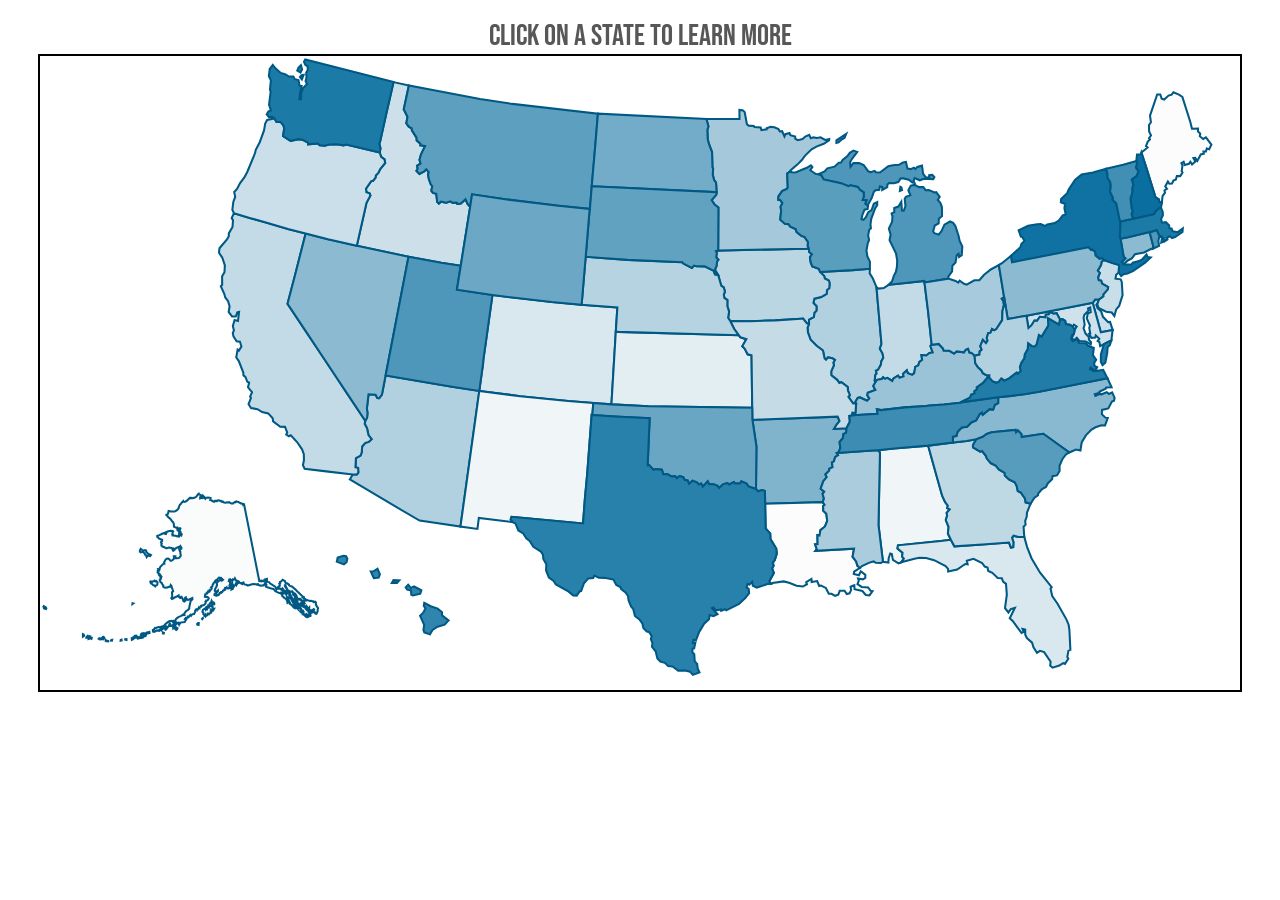
==== commit 941b6af7: "tooltip adjustments" ====
--- a/index.html
+++ b/index.html
@@ -12,10 +12,13 @@
             rel="stylesheet"
         />
     </head>
-    <body onload="stateFill()">
+    <body onload="stateFillAlt()">
         <div class="map-title">Click on a state to learn more</div>
-
-        <div class="map-container">
+        <div
+            class="map-container"
+            id="map-container"
+            style="border: 2px solid #000"
+        >
             <!--
             <div class="legend">
                 <div class="legend-title" style="padding-bottom: 10px">
@@ -491,7 +494,6 @@
             <div class="tooltip-label" id="tooltip-label"></div>
             <div class="tooltip-stats" id="tooltip-stats"></div>
         </div>
-        <!-- Tooltip element -->
     </body>
     <script src="script.js"></script>
 </html>
--- a/styles.css
+++ b/styles.css
@@ -52,6 +52,9 @@
     margin: auto;
 }
 .svg-container {
+    width: 100%;
+    height: 100%;
+    display: block;
 }
 
 .legend-number {
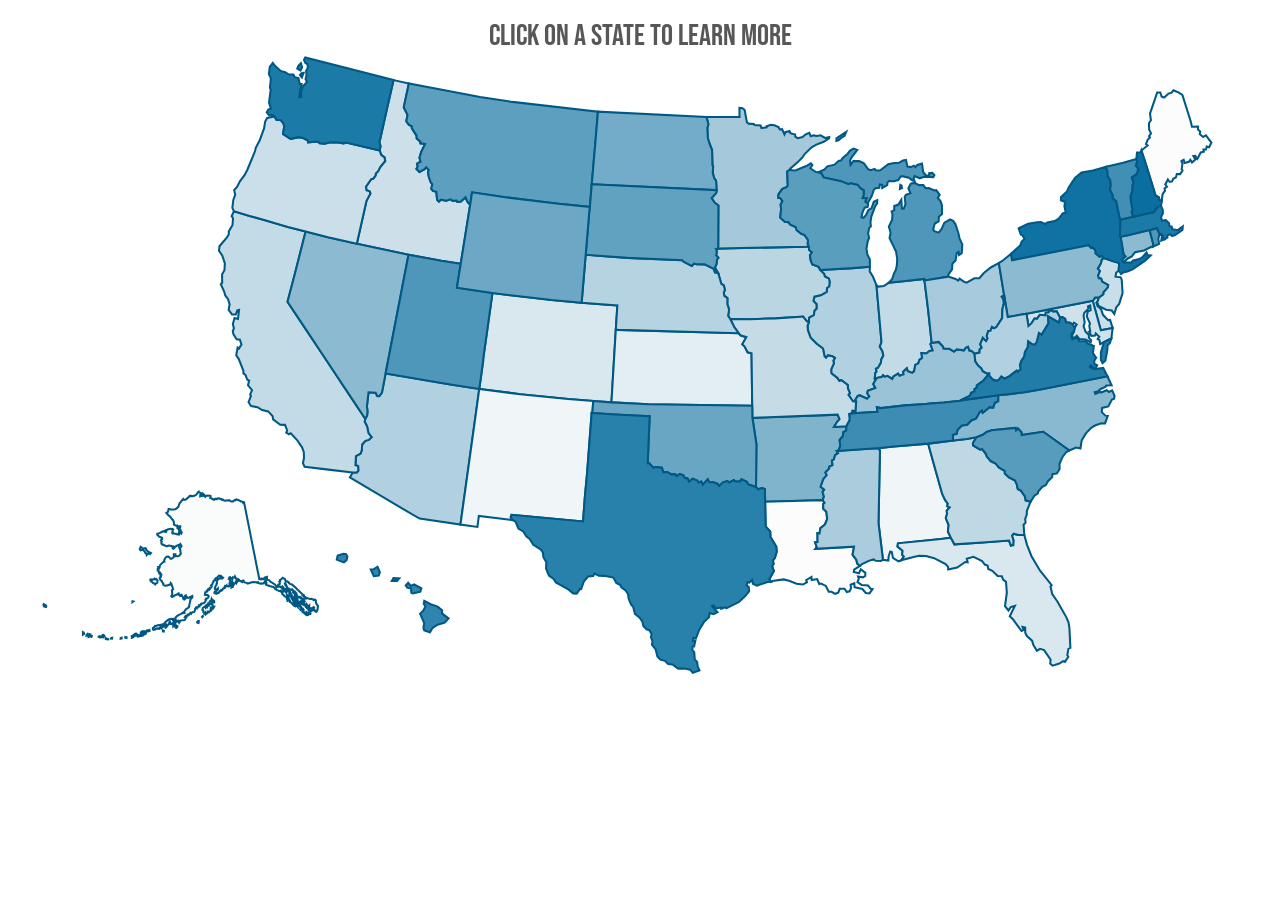
==== commit 76d6293b: "removed border" ====
--- a/index.html
+++ b/index.html
@@ -14,11 +14,7 @@
     </head>
     <body onload="stateFillAlt()">
         <div class="map-title">Click on a state to learn more</div>
-        <div
-            class="map-container"
-            id="map-container"
-            style="border: 2px solid #000"
-        >
+        <div class="map-container" id="map-container">
             <!--
             <div class="legend">
                 <div class="legend-title" style="padding-bottom: 10px">
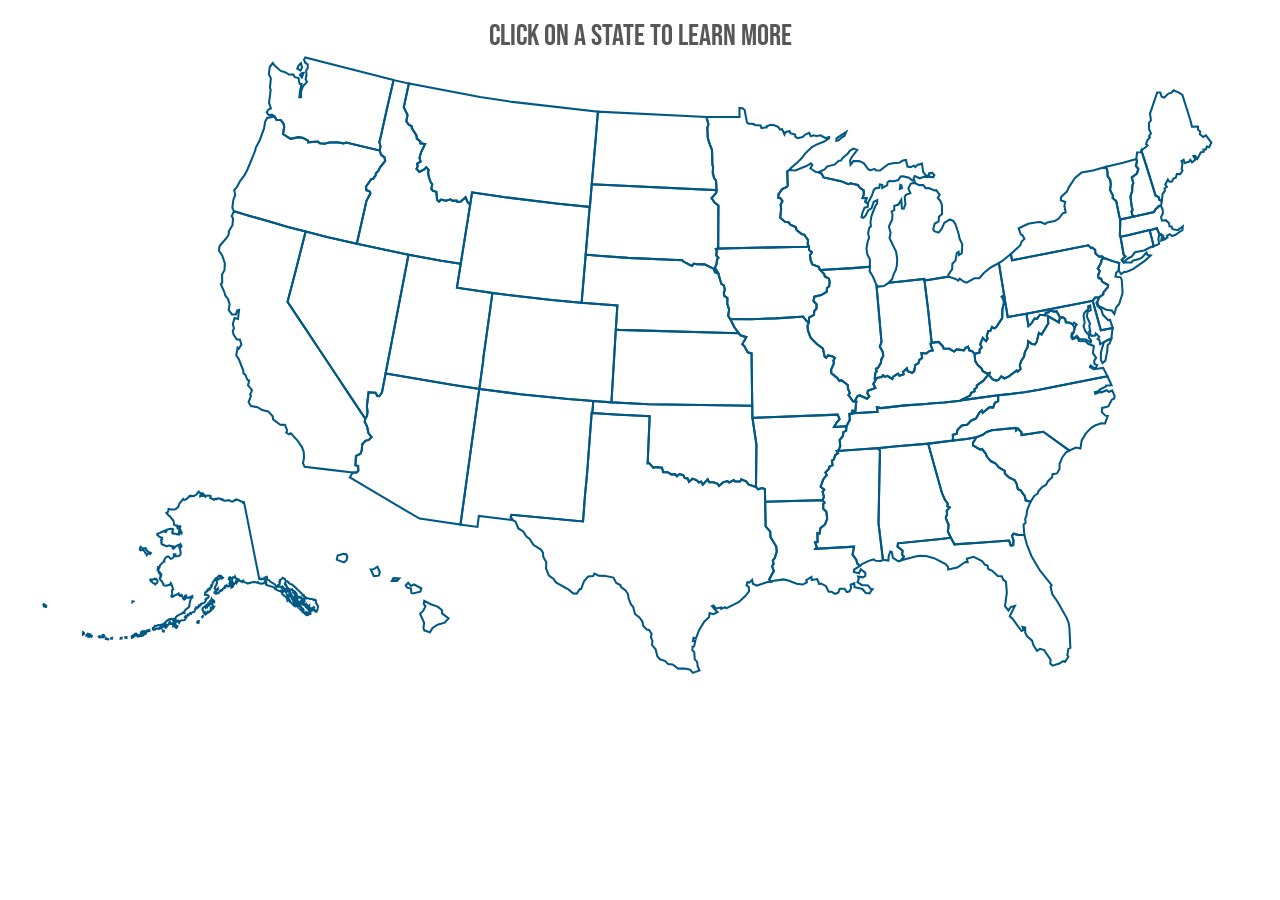
==== commit b3a863d2: "cors fixed" ====
--- a/index.html
+++ b/index.html
@@ -12,7 +12,7 @@
             rel="stylesheet"
         />
     </head>
-    <body onload="stateFillAlt()">
+    <body onload="stateFill()">
         <div class="map-title">Click on a state to learn more</div>
         <div class="map-container" id="map-container">
             <!--
